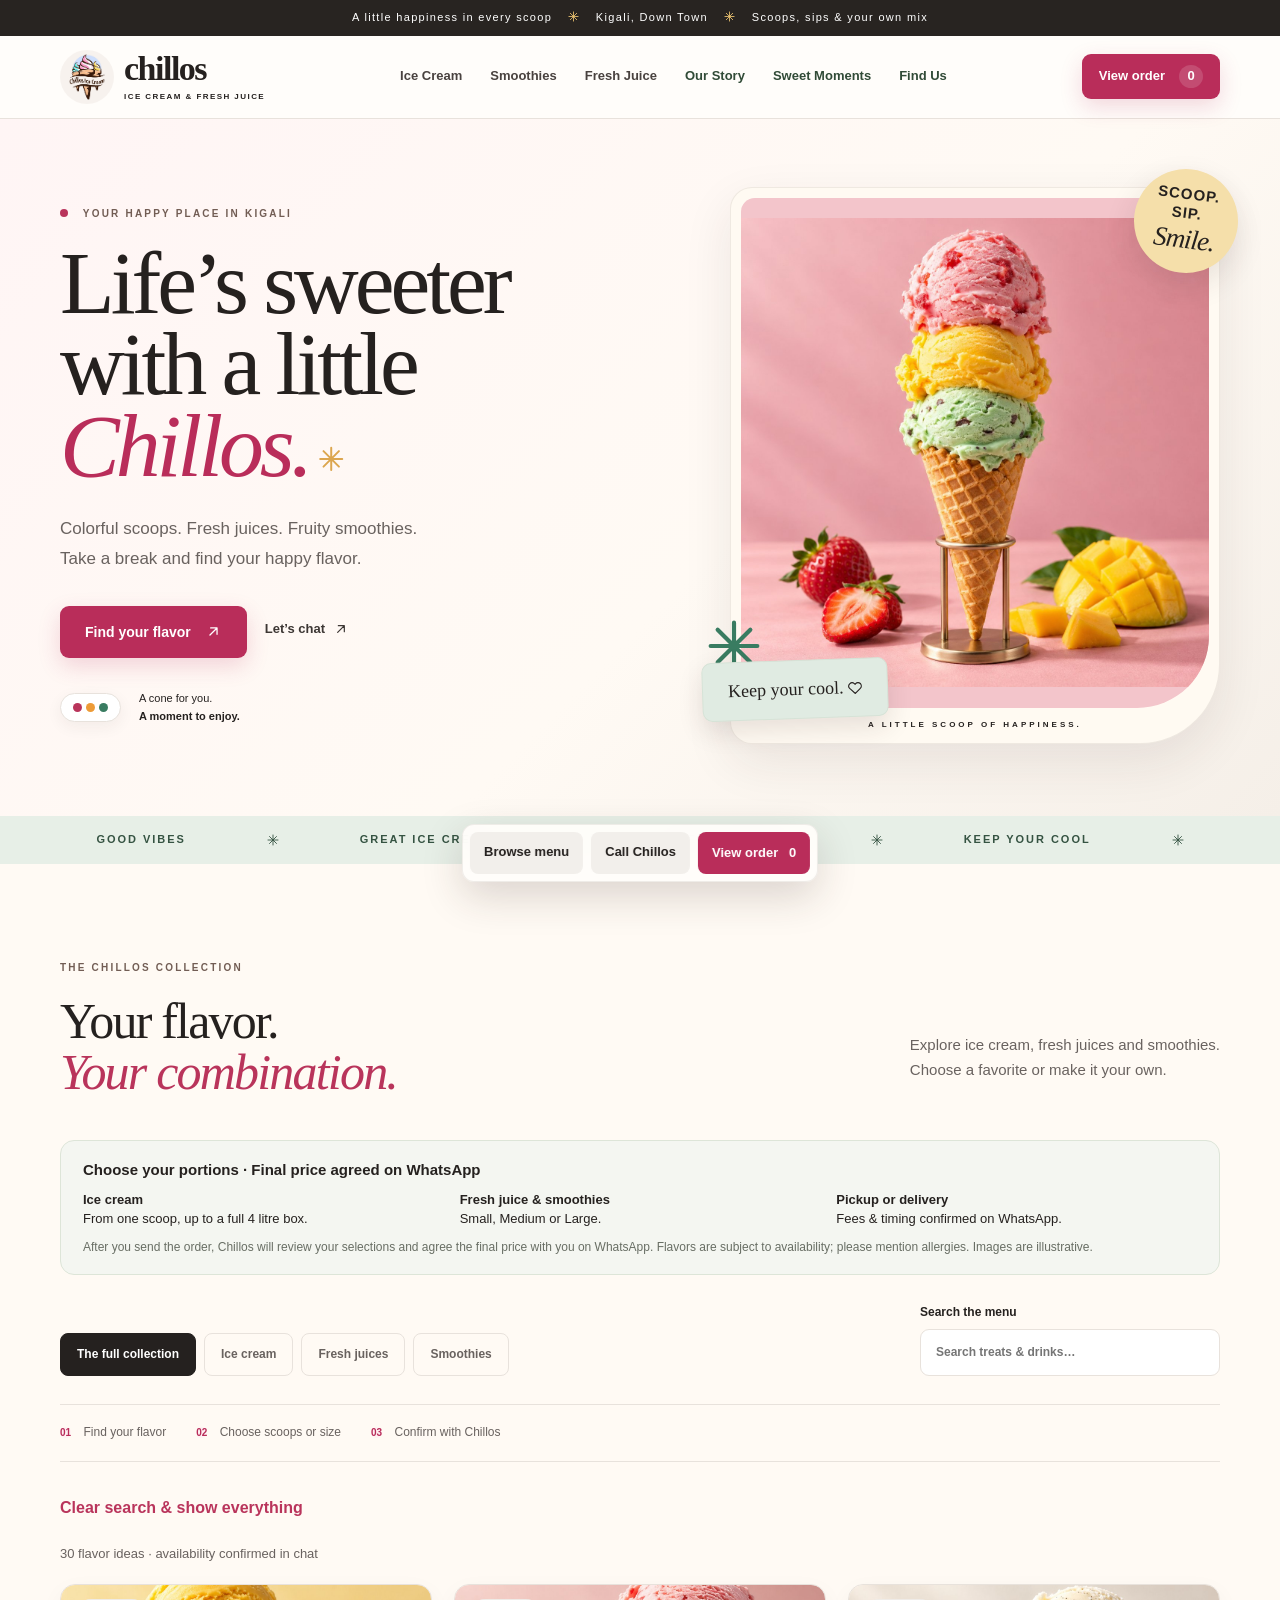
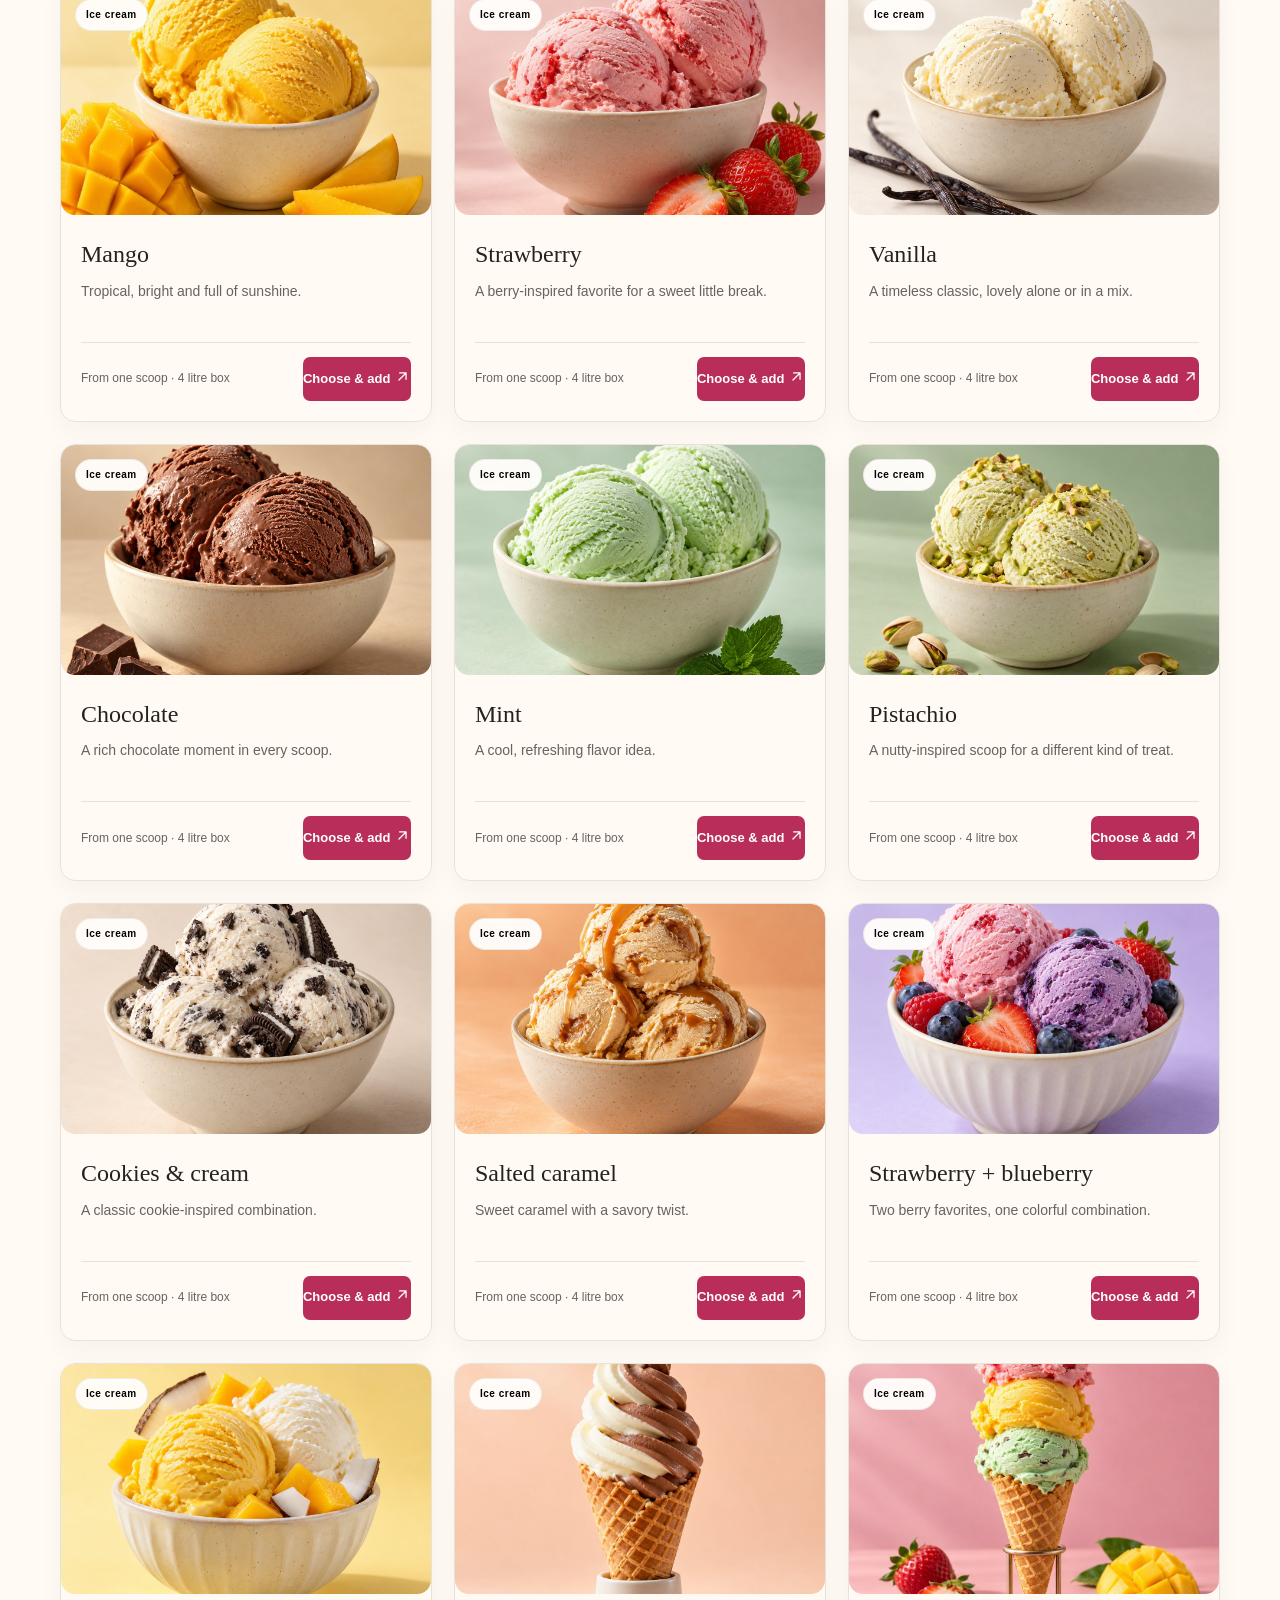
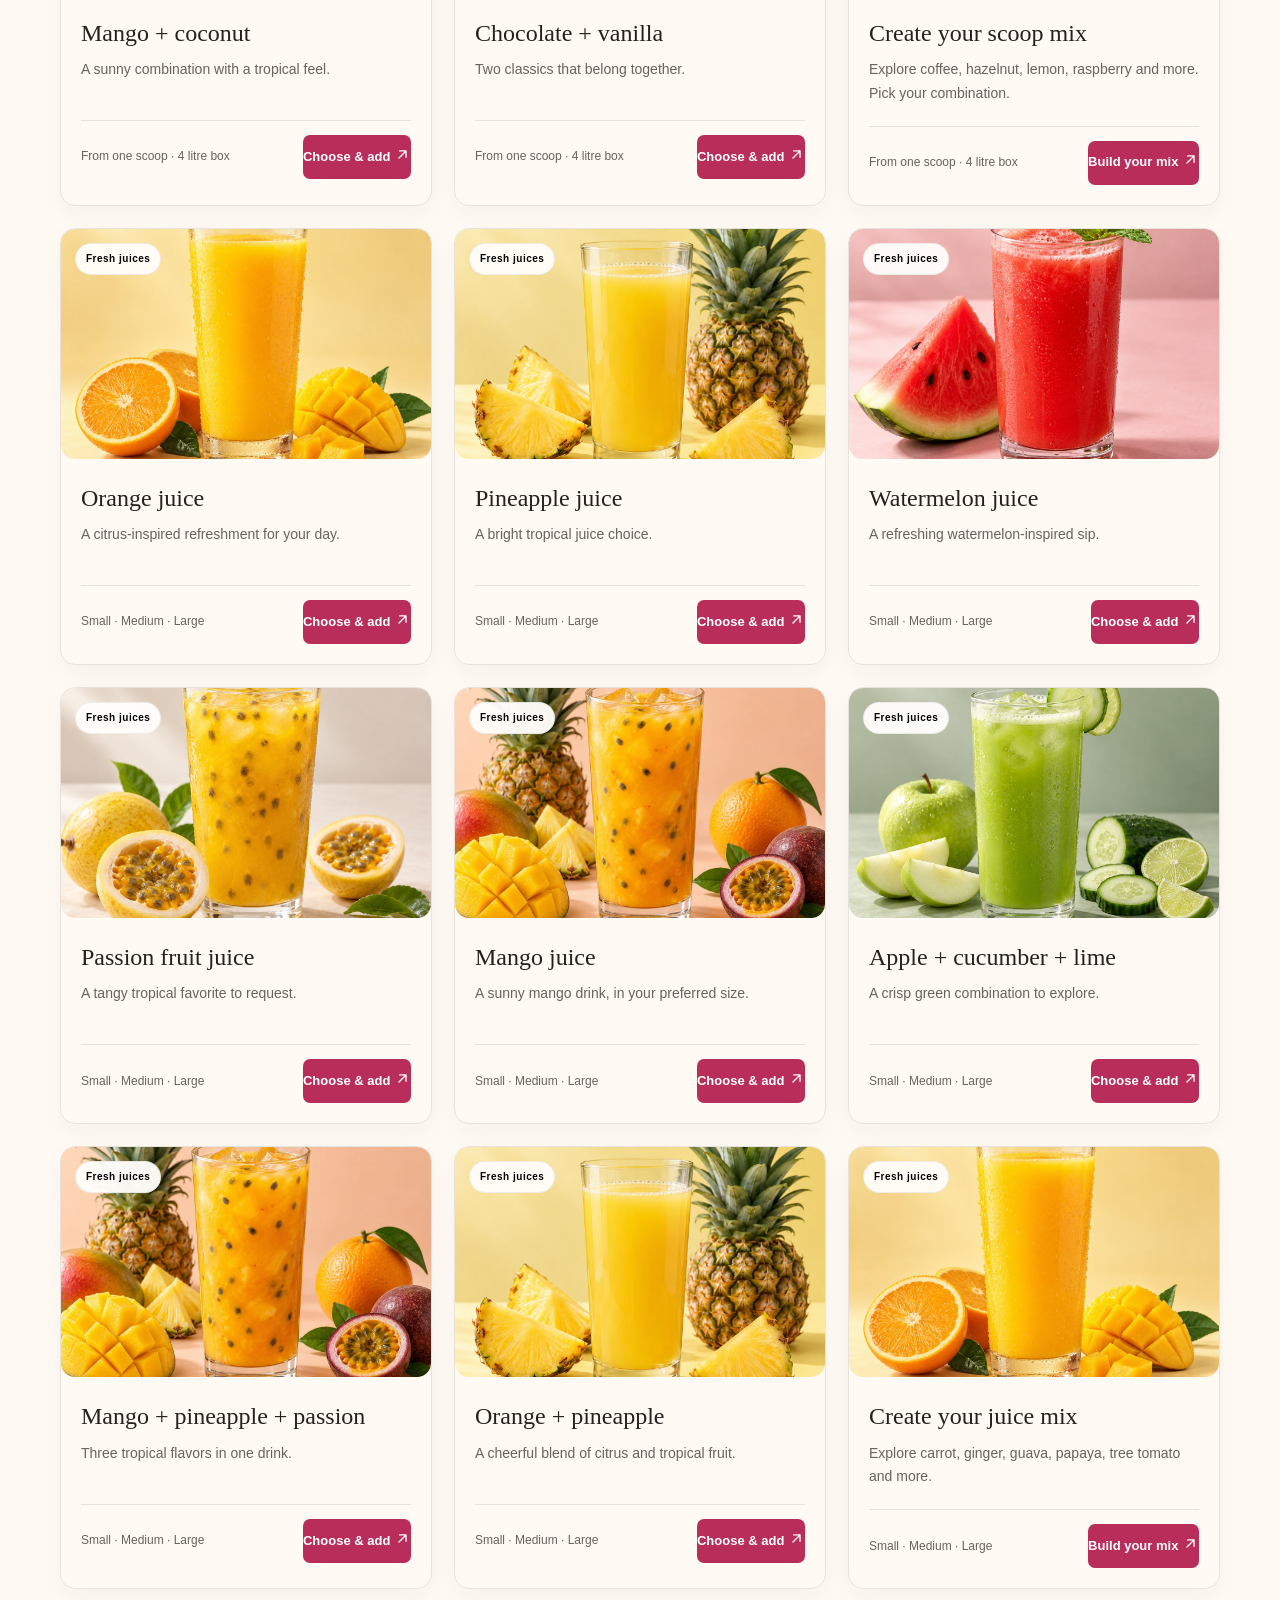
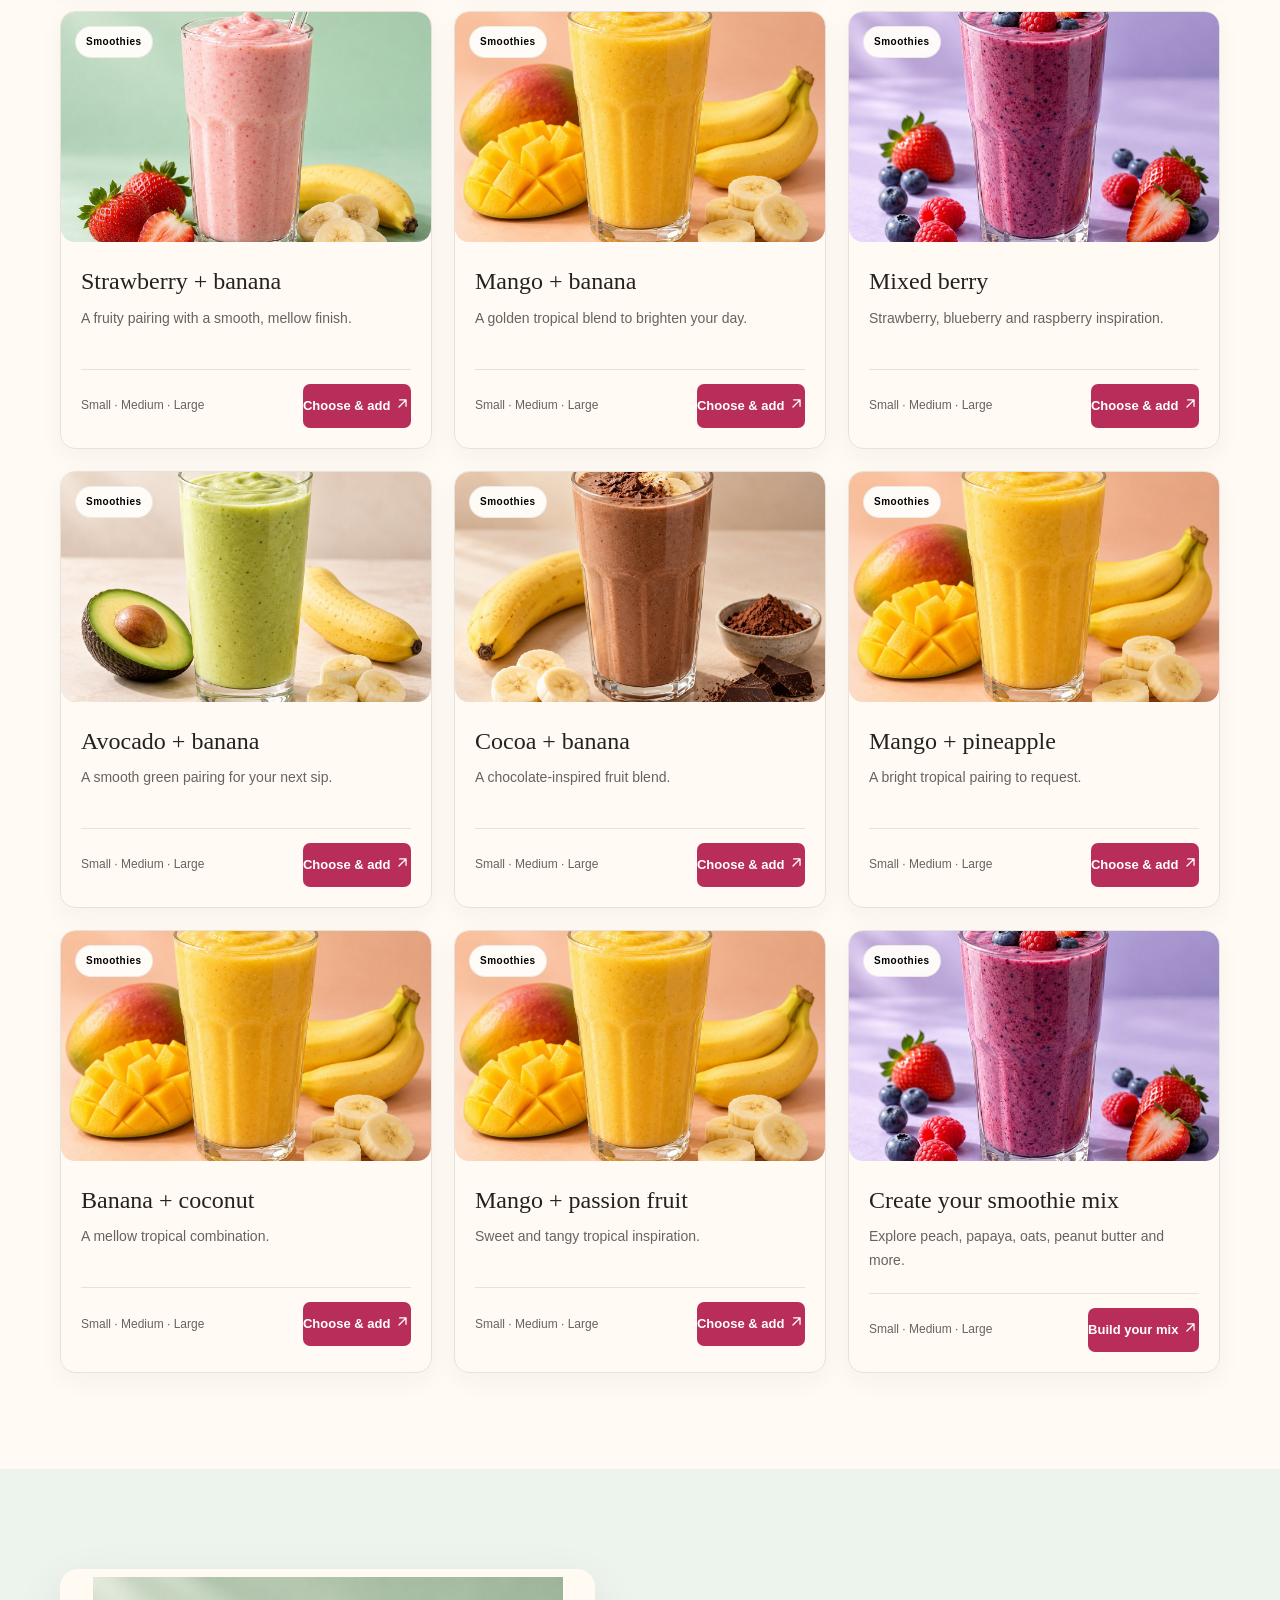
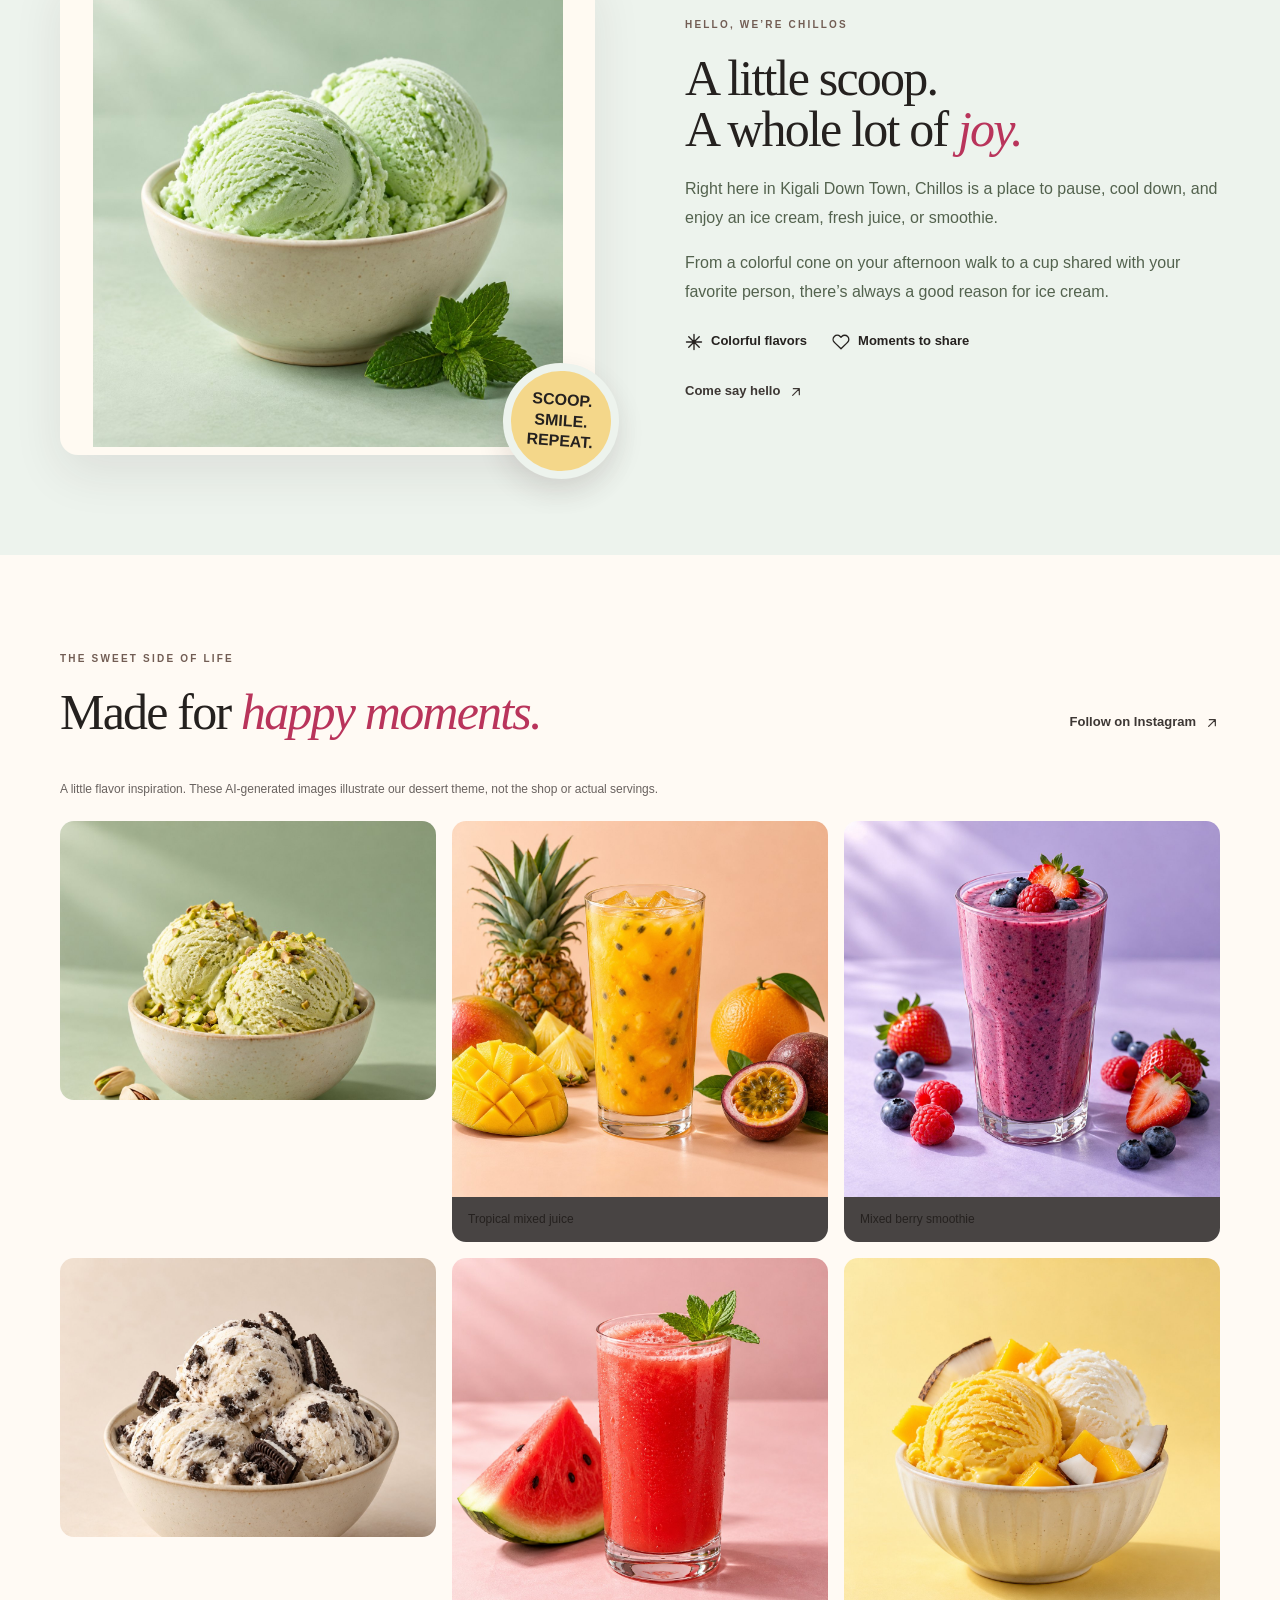
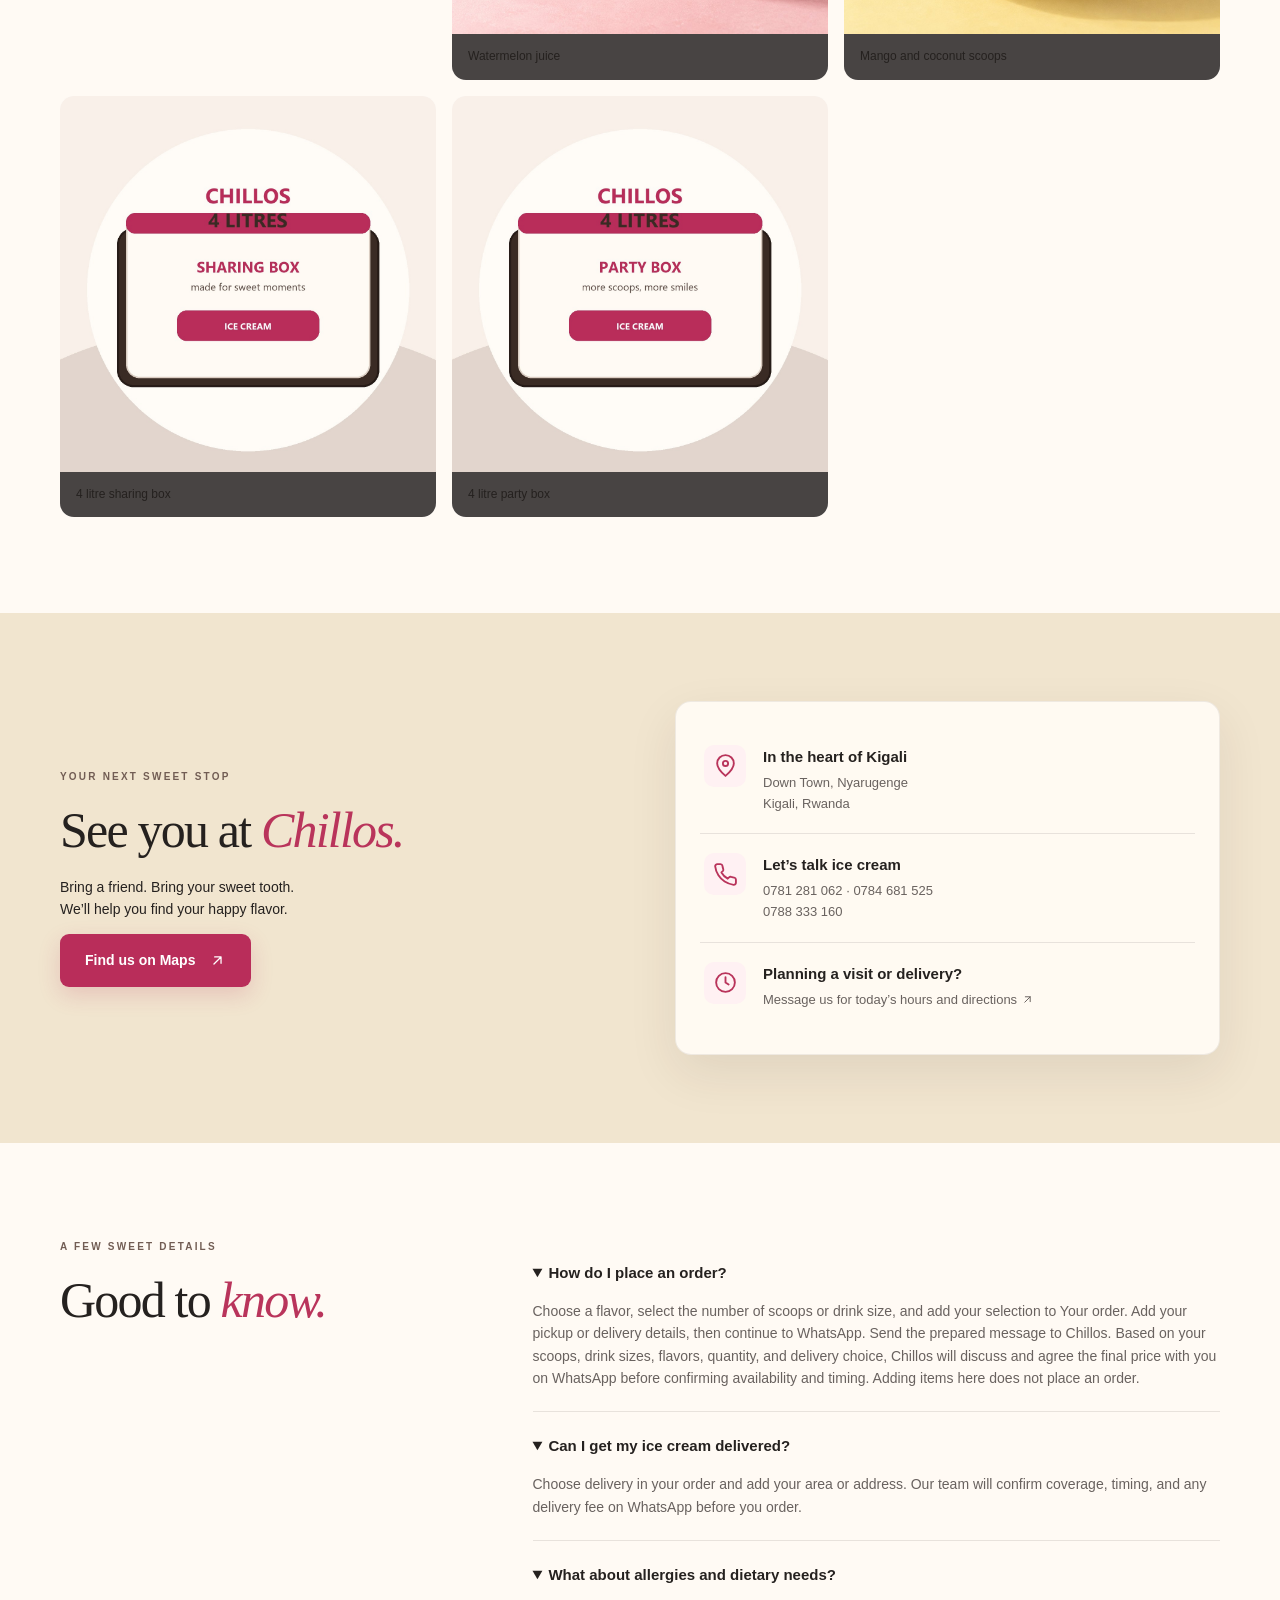
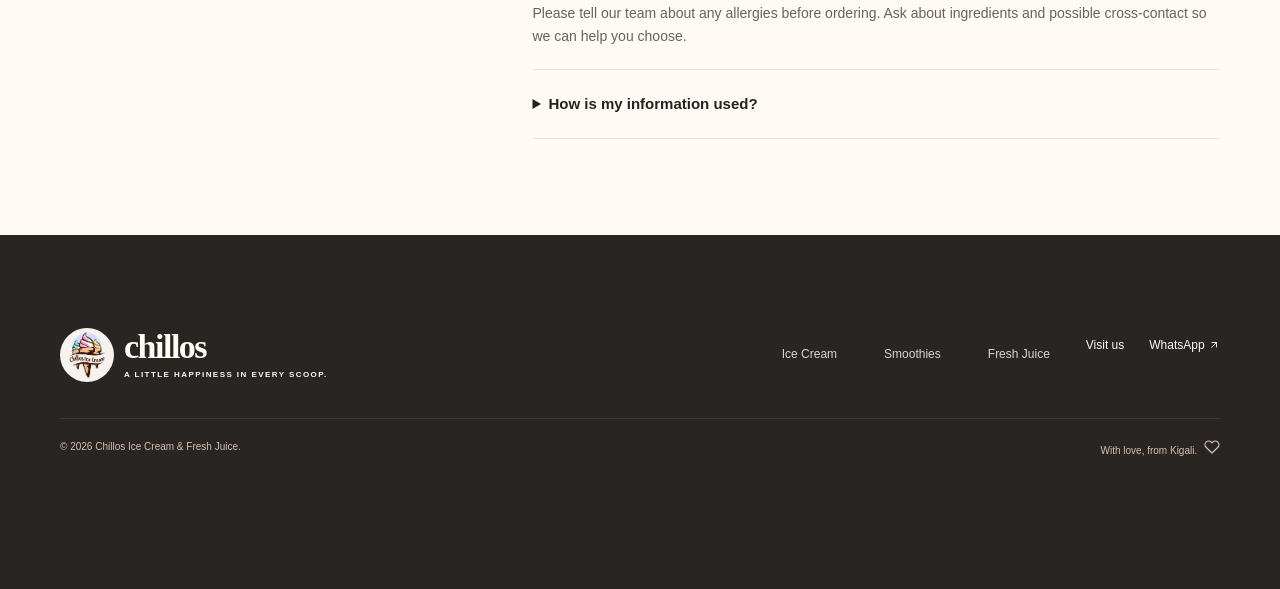
==== index.html @ ff8d1325 "Clarify ice cream order range Change the ordering guide to say that options start from one scoop.  C" ====
﻿<!DOCTYPE html>
<html lang="en">
<head>
<meta charset="utf-8">
<meta name="viewport" content="width=device-width, initial-scale=1">
<meta property="og:title" content="Chillos Ice Cream & Fresh Juice | Kigali"><meta property="og:description" content="Explore ice cream, fresh juices, and smoothies. Request your order on WhatsApp."><meta property="og:type" content="website"><meta property="og:image" content="assets/generated/hero.jpg"><meta name="theme-color" content="#ffedf0">
<title>Chillos Ice Cream & Fresh Juice | A little happiness in Kigali</title>
<meta name="description" content="Keep your cool with Chillos Ice Cream in Kigali Down Town. Explore flavors, build your order, and confirm pickup or delivery on WhatsApp.">
<link rel="icon" href="assets/package-logo.png">
<link rel="stylesheet" href="styles.css">
<script src="catalog.js" defer></script>
<script src="script.js" defer></script>
</head>
<body>
<svg class="icon-sprite" aria-hidden="true" xmlns="http://www.w3.org/2000/svg"><defs>
<symbol id="icon-menu" viewBox="0 0 24 24"><path d="M4 7h16M4 12h16M4 17h16"/></symbol>
<symbol id="icon-arrow" viewBox="0 0 24 24"><path d="M7 17 17 7M8 7h9v9"/></symbol>
<symbol id="icon-arrow-left" viewBox="0 0 24 24"><path d="m10 7-5 5 5 5M5 12h14"/></symbol>
<symbol id="icon-close" viewBox="0 0 24 24"><path d="m6 6 12 12M18 6 6 18"/></symbol>
<symbol id="icon-spark" viewBox="0 0 24 24"><path d="M12 2v20M2 12h20M5 5l14 14M19 5 5 19"/></symbol>
<symbol id="icon-heart" viewBox="0 0 24 24"><path d="M20.8 4.6a5.5 5.5 0 0 0-7.8 0L12 5.7l-1.1-1.1a5.5 5.5 0 0 0-7.8 7.8l1.1 1.1L12 21l7.7-7.5 1.1-1.1a5.5 5.5 0 0 0 0-7.8Z"/></symbol>
<symbol id="icon-map" viewBox="0 0 24 24"><path d="M20 10c0 5-8 12-8 12S4 15 4 10a8 8 0 1 1 16 0Z"/><circle cx="12" cy="10" r="2.5"/></symbol>
<symbol id="icon-phone" viewBox="0 0 24 24"><path d="M22 16.9v3a2 2 0 0 1-2.2 2 19.8 19.8 0 0 1-8.6-3.1 19.5 19.5 0 0 1-6-6A19.8 19.8 0 0 1 2.1 4.2 2 2 0 0 1 4.1 2h3a2 2 0 0 1 2 1.7c.1 1 .4 2 .7 2.9a2 2 0 0 1-.4 2.1L8.1 10a16 16 0 0 0 6 6l1.3-1.3a2 2 0 0 1 2.1-.4c.9.3 1.9.6 2.9.7a2 2 0 0 1 1.6 1.9Z"/></symbol>
<symbol id="icon-clock" viewBox="0 0 24 24"><circle cx="12" cy="12" r="9"/><path d="M12 7v5l3 2"/></symbol>
</defs></svg>
<a class="skip" href="#main">Skip to content</a>
<div class="announcement">A little happiness in every scoop <svg class="icon" aria-hidden="true"><use href="#icon-spark"/></svg> Kigali, Down Town <svg class="icon" aria-hidden="true"><use href="#icon-spark"/></svg> Scoops, sips & your own mix</div>
<header class="header"><div class="wrap nav-bar">
<a class="brand" href="#" aria-label="Chillos home"><img src="assets/package-logo.png" alt="Chillos Ice Cream" width="64" height="64"><span>chillos<span class="brand-small">ICE CREAM & FRESH JUICE</span></span></a>
<button class="menu-toggle" aria-expanded="false" aria-controls="navigation" aria-label="Open navigation"><svg class="icon" aria-hidden="true"><use href="#icon-menu"/></svg></button>
<nav id="navigation" aria-label="Main navigation"><a class="nav-category" href="#menu" data-category="ice">Ice Cream</a><a class="nav-category" href="#menu" data-category="smoothies">Smoothies</a><a class="nav-category" href="#menu" data-category="juices">Fresh Juice</a><a class="nav-info" href="#story">Our Story</a><a class="nav-info" href="#moments">Sweet Moments</a><a class="nav-info" href="#visit">Find Us</a></nav>
<button class="button basket-button" data-open-cart>View order <span id="cart-count">0</span></button>
</div></header>
<main id="main">
<section class="hero"><div class="wrap hero-grid"><div class="hero-copy"><p class="eyebrow"><span class="dot"></span> YOUR HAPPY PLACE IN KIGALI</p><h1>Life’s sweeter<br>with a little<br><em>Chillos.</em><svg class="spark icon" aria-hidden="true"><use href="#icon-spark"/></svg></h1><p class="intro">Colorful scoops. Fresh juices. Fruity smoothies.<br>Take a break and find your happy flavor.</p><div class="actions"><a class="button" href="#menu">Find your flavor <svg class="icon" aria-hidden="true"><use href="#icon-arrow"/></svg></a><a class="text-link" href="https://wa.me/250781281062" target="_blank" rel="noopener">Let’s chat <svg class="icon" aria-hidden="true"><use href="#icon-arrow"/></svg></a></div><div class="hero-foot"><span class="mini-scoops" aria-hidden="true"><i></i><i></i><i></i></span><p>A cone for you.<br><strong>A moment to enjoy.</strong></p></div></div><div class="hero-visual"><div class="photo-frame"><img src="assets/generated/hero.jpg" alt="Illustration of a cone with strawberry, mango, and mint ice cream" fetchpriority="high"><span class="photo-label">A LITTLE SCOOP OF HAPPINESS.</span></div><div class="hero-seal">SCOOP.<br>SIP.<br><em>Smile.</em></div><svg class="visual-star icon" aria-hidden="true"><use href="#icon-spark"/></svg><div class="floating-note">Keep your cool. <svg class="icon" aria-hidden="true"><use href="#icon-heart"/></svg></div></div></div></section>
<div class="flavor-ribbon" aria-hidden="true"><span>GOOD VIBES</span><svg class="icon"><use href="#icon-spark"/></svg><span>GREAT ICE CREAM</span><svg class="icon"><use href="#icon-spark"/></svg><span>SWEET MOMENTS</span><svg class="icon"><use href="#icon-spark"/></svg><span>KEEP YOUR COOL</span><svg class="icon"><use href="#icon-spark"/></svg></div>
<section class="section menu-section" id="menu"><div class="wrap"><div class="section-heading"><div><p class="eyebrow">THE CHILLOS COLLECTION</p><h2>Your flavor.<br><em>Your combination.</em></h2></div><p>Explore ice cream, fresh juices and smoothies.<br>Choose a favorite or make it your own.</p></div><aside class="ordering-guide" aria-label="Before you order"><h3>Choose your portions · Final price agreed on WhatsApp</h3><div><p><strong>Ice cream</strong><br>From one scoop, up to a full 4 litre box.</p><p><strong>Fresh juice & smoothies</strong><br>Small, Medium or Large.</p><p><strong>Pickup or delivery</strong><br>Fees &amp; timing confirmed on WhatsApp.</p></div><p>After you send the order, Chillos will review your selections and agree the final price with you on WhatsApp. Flavors are subject to availability; please mention allergies. Images are illustrative.</p></aside><div class="menu-tools"><div class="filters" role="group" aria-label="Filter menu"><button class="filter active" data-filter="all" aria-pressed="true">The full collection</button><button class="filter" data-filter="ice" aria-pressed="false">Ice cream</button><button class="filter" data-filter="juices" aria-pressed="false">Fresh juices</button><button class="filter" data-filter="smoothies" aria-pressed="false">Smoothies</button></div><label class="search"><span>Search the menu</span><input id="search" type="search" placeholder="Search treats & drinks…"></label></div><div class="menu-explainer"><span><b>01</b> Find your flavor</span><span><b>02</b> Choose scoops or size</span><span><b>03</b> Confirm with Chillos</span></div><button id="reset-menu" class="text-button" type="button">Clear search & show everything</button><p id="result-count" class="result-count" role="status"></p><div class="product-grid" id="products"></div><p id="no-results" hidden>No matching treats or drinks. Try another search or choose The full collection.</p><noscript><p>Explore ice cream, fresh juices, and smoothies. <a href="https://wa.me/250781281062">Message us on WhatsApp to order.</a></p></noscript></div></section>
<section class="story-section" id="story"><div class="wrap story-grid"><div class="story-image"><img src="assets/generated/mint.jpg" alt="Illustration of mint ice cream with fresh mint" loading="lazy"><span class="story-seal">SCOOP.<br>SMILE.<br>REPEAT.</span></div><div class="story-copy"><p class="eyebrow">HELLO, WE’RE CHILLOS</p><h2>A little scoop.<br>A whole lot of <em>joy.</em></h2><p>Right here in Kigali Down Town, Chillos is a place to pause, cool down, and enjoy an ice cream, fresh juice, or smoothie.</p><p>From a colorful cone on your afternoon walk to a cup shared with your favorite person, there’s always a good reason for ice cream.</p><div class="story-points"><span><svg class="icon" aria-hidden="true"><use href="#icon-spark"/></svg> Colorful flavors</span><span><svg class="icon" aria-hidden="true"><use href="#icon-heart"/></svg> Moments to share</span></div><a class="text-link" href="#visit">Come say hello <svg class="icon" aria-hidden="true"><use href="#icon-arrow"/></svg></a></div></div></section>
<section class="section" id="moments"><div class="wrap"><div class="section-heading"><div><p class="eyebrow">THE SWEET SIDE OF LIFE</p><h2>Made for <em>happy moments.</em></h2></div><a class="text-link" href="https://www.instagram.com/chillos.ice.cream/" target="_blank" rel="noopener">Follow on Instagram <svg class="icon" aria-hidden="true"><use href="#icon-arrow"/></svg></a></div><p class="gallery-note">A little flavor inspiration. These AI-generated images illustrate our dessert theme, not the shop or actual servings.</p><div class="gallery"><button data-gallery="assets/generated/pistachio.jpg" aria-label="View Pistachio ice cream"><img src="assets/generated/pistachio.jpg" alt="Pistachio ice cream inspiration" loading="lazy"><span>Pistachio ice cream</span></button><button data-gallery="assets/generated/tropical-juice.jpg" aria-label="View Tropical mixed juice"><img src="assets/generated/tropical-juice.jpg" alt="Tropical mixed juice inspiration" loading="lazy"><span>Tropical mixed juice</span></button><button data-gallery="assets/generated/berry-smoothie.jpg" aria-label="View Mixed berry smoothie"><img src="assets/generated/berry-smoothie.jpg" alt="Mixed berry smoothie inspiration" loading="lazy"><span>Mixed berry smoothie</span></button><button data-gallery="assets/generated/cookies-cream.jpg" aria-label="View Cookies and cream ice cream"><img src="assets/generated/cookies-cream.jpg" alt="Cookies and cream ice cream inspiration" loading="lazy"><span>Cookies and cream ice cream</span></button><button data-gallery="assets/generated/watermelon-juice.jpg" aria-label="View Watermelon juice"><img src="assets/generated/watermelon-juice.jpg" alt="Watermelon juice inspiration" loading="lazy"><span>Watermelon juice</span></button><button data-gallery="assets/generated/tropical-mix.jpg" aria-label="View Mango and coconut scoops"><img src="assets/generated/tropical-mix.jpg" alt="Mango and coconut scoops inspiration" loading="lazy"><span>Mango and coconut scoops</span></button><button data-gallery="assets/generated/four-litre-box.jpg" aria-label="View the 4 litre ice cream box"><img src="assets/generated/four-litre-box.jpg" alt="Four litre Chillos ice cream box inspiration" loading="lazy"><span>4 litre sharing box</span></button><button data-gallery="assets/generated/four-litre-party.jpg" aria-label="View the 4 litre party box"><img src="assets/generated/four-litre-party.jpg" alt="Four litre Chillos ice cream party box inspiration" loading="lazy"><span>4 litre party box</span></button></div></div></section>
<section class="visit-section" id="visit"><div class="wrap visit-grid"><div><p class="eyebrow">YOUR NEXT SWEET STOP</p><h2>See you at <em>Chillos.</em></h2><p>Bring a friend. Bring your sweet tooth.<br>We’ll help you find your happy flavor.</p><a class="button" href="https://www.google.com/maps/search/?api=1&query=Chillos+Ice+Cream+Kigali+Nyarugenge" target="_blank" rel="noopener">Find us on Maps <svg class="icon" aria-hidden="true"><use href="#icon-arrow"/></svg></a></div><div class="contact-card"><div><span class="contact-icon"><svg class="icon" aria-hidden="true"><use href="#icon-map"/></svg></span><div><h3>In the heart of Kigali</h3><p>Down Town, Nyarugenge<br>Kigali, Rwanda</p></div></div><div><span class="contact-icon"><svg class="icon" aria-hidden="true"><use href="#icon-phone"/></svg></span><div><h3>Let’s talk ice cream</h3><p><a href="tel:+250781281062">0781 281 062</a> · <a href="tel:+250784681525">0784 681 525</a><br><a href="tel:+250788333160">0788 333 160</a></p></div></div><div><span class="contact-icon"><svg class="icon" aria-hidden="true"><use href="#icon-clock"/></svg></span><div><h3>Planning a visit or delivery?</h3><p><a href="https://wa.me/250781281062?text=Hi%20Chillos!%20What%20are%20your%20opening%20hours%20today%3F" target="_blank" rel="noopener">Message us for today’s hours and directions <svg class="icon" aria-hidden="true"><use href="#icon-arrow"/></svg></a></p></div></div></div></div></section>
<section class="section faq-section"><div class="wrap faq-grid"><div><p class="eyebrow">A FEW SWEET DETAILS</p><h2>Good to <em>know.</em></h2></div><div><details open><summary>How do I place an order?</summary><p>Choose a flavor, select the number of scoops or drink size, and add your selection to Your order. Add your pickup or delivery details, then continue to WhatsApp. Send the prepared message to Chillos. Based on your scoops, drink sizes, flavors, quantity, and delivery choice, Chillos will discuss and agree the final price with you on WhatsApp before confirming availability and timing. Adding items here does not place an order.</p></details><details open><summary>Can I get my ice cream delivered?</summary><p>Choose delivery in your order and add your area or address. Our team will confirm coverage, timing, and any delivery fee on WhatsApp before you order.</p></details><details open><summary>What about allergies and dietary needs?</summary><p>Please tell our team about any allergies before ordering. Ask about ingredients and possible cross-contact so we can help you choose.</p></details><details><summary>How is my information used?</summary><p>Your basket is saved in this browser until you remove its items or clear site data. This static website does not save customer details to a server. Your name, phone, address, and notes are passed to WhatsApp when you continue and are sent to Chillos when you send the message. Ask Chillos on 0781 281 062 about its message retention or deletion practices. WhatsApp’s privacy terms also apply.</p></details></div></div></section>
</main>
<footer><div class="wrap footer-top"><a class="brand" href="#"><img src="assets/package-logo.png" width="64" height="64" alt=""><span>chillos<span class="brand-small">A LITTLE HAPPINESS IN EVERY SCOOP.</span></span></a><div><a class="nav-category" href="#menu" data-category="ice">Ice Cream</a><a class="nav-category" href="#menu" data-category="smoothies">Smoothies</a><a class="nav-category" href="#menu" data-category="juices">Fresh Juice</a><a href="#visit">Visit us</a><a href="https://wa.me/250781281062" target="_blank" rel="noopener">WhatsApp <svg class="icon" aria-hidden="true"><use href="#icon-arrow"/></svg></a></div></div><div class="wrap footer-bottom"><span>© <span id="year">2026</span> Chillos Ice Cream & Fresh Juice.</span><span>With love, from Kigali. <svg class="icon" aria-hidden="true"><use href="#icon-heart"/></svg></span></div></footer>
<dialog id="cart" aria-labelledby="cart-title"><div class="dialog-heading"><div><p class="eyebrow">A LITTLE HAPPINESS TO GO</p><h2 id="cart-title">Your order</h2></div><button class="icon-button" data-close-cart aria-label="Close order"><svg class="icon" aria-hidden="true"><use href="#icon-close"/></svg></button></div><div id="cart-items"></div><form id="order-form"><label>Your name<input id="customer-name" maxlength="80" autocomplete="given-name" required placeholder="What should we call you?"></label><label>Phone number<input id="customer-phone" type="tel" autocomplete="tel" required minlength="9" maxlength="20"  placeholder="e.g. 0781 234 567"></label><label>How would you like your treats?<select id="fulfillment"><option value="Pickup">Pickup at Chillos</option><option value="Delivery">Delivery — confirm availability</option></select></label><label id="address-label" hidden>Delivery area or address<input id="address" maxlength="240" autocomplete="street-address" placeholder="Your area and delivery details"></label><label>Anything else? <span class="optional">(optional)</span><textarea id="notes" rows="2" maxlength="500" placeholder="Serving preferences, allergies, or a flavor not listed"></textarea></label><p class="order-estimate">Your final price will be agreed on WhatsApp after Chillos reviews your selections.</p><button class="text-button" type="button" data-continue-shopping><svg class="icon" aria-hidden="true"><use href="#icon-arrow-left"/></svg> Continue shopping</button><p class="order-note">This is an order request. Chillos will confirm prices, availability, delivery fees, and payment directly with you.</p><button class="button" id="checkout" type="submit">Continue to WhatsApp <svg class="icon" aria-hidden="true"><use href="#icon-arrow"/></svg></button><p class="small">Review and send your message in WhatsApp to request your order.</p></form></dialog>
<dialog id="product-detail" aria-labelledby="detail-title"><button class="icon-button" id="close-product" aria-label="Close product details"><svg class="icon" aria-hidden="true"><use href="#icon-close"/></svg></button><img id="detail-image" alt=""><h2 id="detail-title"></h2><p id="detail-description"></p><label for="detail-portion" id="portion-label">Choose your portion</label><select id="detail-portion"></select><label id="detail-scoop-count-label" for="detail-scoop-count" hidden>Number of scoops (13 or more)<input id="detail-scoop-count" type="number" min="13" max="99" value="13" hidden></label><fieldset id="mix-options" hidden><legend>Create your combination</legend><p id="mix-hint" class="small"></p><div id="flavor-options"></div></fieldset><p class="small">Illustrative image. Confirm available flavors, serving sizes, ingredients, and allergens with Chillos before ordering.</p><label>Number of servings<input id="detail-quantity" type="number" min="1" max="99" value="1"></label><p id="detail-error" role="alert"></p><button class="button" id="detail-add">Add to order</button></dialog><dialog id="lightbox" aria-label="Photo preview"><button class="icon-button" id="close-lightbox" aria-label="Close photo"><svg class="icon" aria-hidden="true"><use href="#icon-close"/></svg></button><img id="lightbox-image" alt=""></dialog><div class="order-dock" aria-label="Quick actions"><a href="#menu">Browse menu</a><a href="tel:+250781281062">Call Chillos</a><button id="quick-order" type="button">View order <span id="quick-count">0</span></button></div><div class="toast" id="toast" role="status"></div>
</body>
</html>
---- styles.css ----
﻿:root{--ink:#39251f;--muted:#75635c;--pink:#d93668;--cream:#fffaf2;--line:#eadfd5;--mint:#d9ede0;--yellow:#ffdb66}*{box-sizing:border-box}html{scroll-behavior:smooth;scroll-padding-top:100px}body{margin:0;color:var(--ink);background:var(--cream);font-family:'Segoe UI',Arial,sans-serif;line-height:1.6}body.modal-open{overflow:hidden}button,input,select,textarea{font:inherit}button,a{-webkit-tap-highlight-color:transparent}button{cursor:pointer}a{color:inherit;text-decoration:none}img{display:block;max-width:100%}button:focus-visible,a:focus-visible,input:focus-visible,select:focus-visible,textarea:focus-visible,summary:focus-visible{outline:3px solid #276b54;outline-offset:5px}[hidden]{display:none!important}.wrap{width:min(1200px,90%);margin:auto}.announcement{background:var(--pink);color:white;text-align:center;padding:8px 12px;font-size:12px;font-weight:600;letter-spacing:.6px}.announcement span{margin:0 24px;color:var(--yellow)}.header{background:rgba(255,250,242,.97);position:sticky;top:0;z-index:20;border-bottom:1px solid var(--line)}.nav-bar{height:92px;display:flex;align-items:center;justify-content:space-between;gap:24px}.brand{display:flex;gap:10px;align-items:center}.brand img{object-fit:contain;border-radius:50%;width:62px;height:62px}.brand>span{font-family:Georgia,serif;font-size:36px;font-weight:900;letter-spacing:-2px;line-height:1}.brand-small{display:block;font-family:'Segoe UI',sans-serif;font-size:8px;letter-spacing:1.5px;margin-top:9px}nav{display:flex;gap:28px;font-size:13px;font-weight:600}nav a:hover,.text-link:hover{color:var(--pink)}.button{display:inline-flex;justify-content:center;align-items:center;gap:30px;background:var(--pink);color:#fff;border:1px solid transparent;border-radius:8px;padding:14px 24px;font-size:14px;font-weight:700;transition:transform .2s,background .2s}.button:hover{background:#b72150;transform:translateY(-2px)}.basket-button{gap:12px}.basket-button span{background:#ffffff26;border-radius:50%;min-width:24px;padding:1px 5px}.menu-toggle{display:none}.hero{background:#ffedf0;overflow:hidden}.hero-grid{display:grid;grid-template-columns:1fr 1fr;gap:55px;align-items:center;padding-top:65px;padding-bottom:70px}.eyebrow{font-size:11px;font-weight:800;letter-spacing:2px;margin:0 0 20px}.dot{display:inline-block;width:7px;height:7px;border-radius:50%;background:var(--pink);margin-right:8px}h1,h2,h3,p{margin-top:0}h1,h2{font-family:Georgia,'Times New Roman',serif;font-weight:500;letter-spacing:-3px;line-height:1.07}h1{font-size:clamp(60px,6.6vw,90px);margin-bottom:25px;position:relative}h1 em,h2 em{color:var(--pink);font-weight:500}h2{font-size:46px;margin-bottom:20px;letter-spacing:-1.8px}.spark{font-family:Arial,sans-serif;font-size:63px;color:#ed9b37;margin-left:25px}.intro{font-size:16px;line-height:1.8;color:var(--muted)}.actions{display:flex;gap:30px;align-items:center;margin:30px 0}.text-link{font-size:13px;font-weight:700;border-bottom:1px solid;padding-bottom:5px}.text-link span{margin-left:15px}.hero-foot{display:flex;gap:18px;align-items:center;margin-top:34px}.hero-foot p{font-size:11px;line-height:1.6;margin:0}.mini-scoops{font-size:28px;letter-spacing:-8px;color:var(--pink);background:#fff7f2;padding:3px 16px 5px 7px;border-radius:40px}.hero-visual{position:relative;padding:15px 20px}.photo-frame{transform:rotate(4deg);padding:12px;background:#fffaf2;border-radius:180px 180px 18px 18px;box-shadow:12px 18px 0 #edcbd2}.photo-frame img{width:100%;height:450px;object-fit:cover;border-radius:170px 170px 8px 8px}.photo-label{display:block;text-align:center;font-size:9px;font-weight:800;letter-spacing:3px;padding:13px 0 2px}.price-sticker{position:absolute;right:-8px;top:5px;background:var(--yellow);border:2px dashed #b68425;outline:7px solid var(--yellow);width:125px;height:125px;border-radius:50%;text-align:center;display:flex;flex-direction:column;justify-content:center;font-size:12px;line-height:1.1;transform:rotate(12deg)}.price-sticker strong{font-size:42px;font-family:Georgia,serif}.price-sticker span{font-size:10px;font-weight:800;letter-spacing:1px}.visual-star{position:absolute;left:-22px;top:15px;font-size:90px;color:#397c61}.floating-note{position:absolute;bottom:8px;left:-20px;padding:14px 25px;background:var(--mint);box-shadow:0 5px 20px #39251f14;transform:rotate(-7deg);font-family:Georgia,serif;font-size:22px}.floating-note span{color:var(--pink);margin-left:12px}.flavor-ribbon{display:flex;justify-content:space-around;gap:20px;padding:20px;background:var(--mint);font-size:20px;color:#356d54;overflow:hidden;white-space:nowrap}.flavor-ribbon span{font-weight:800;letter-spacing:2px;font-size:13px;align-self:center}.section{padding:90px 0}.section-heading{display:flex;justify-content:space-between;align-items:end;gap:30px;margin-bottom:35px}.section-heading p:not(.eyebrow){font-size:13px;color:var(--muted)}.section-heading h2{margin-bottom:0}.menu-tools{display:flex;justify-content:space-between;gap:20px;margin-bottom:28px}.filters{display:flex;gap:8px;flex-wrap:wrap}.filter{border:1px solid var(--line);background:transparent;color:var(--muted);border-radius:30px;padding:10px 20px;font-size:12px;font-weight:600}.filter.active{background:var(--ink);color:white;border-color:var(--ink)}.search input{border-radius:30px;font-size:12px;padding:11px 18px;background:transparent}.product-grid{display:grid;grid-template-columns:repeat(3,1fr);gap:25px}.product-card{background:white;border:1px solid var(--line);border-radius:16px;overflow:hidden}.product-image{position:relative;overflow:hidden;height:255px;background:#f9dfdf}.product-image img{height:100%;width:100%;object-fit:cover;transition:transform .5s}.product-card:hover img{transform:scale(1.04)}.tag{position:absolute;left:14px;top:14px;background:var(--cream);border-radius:20px;padding:5px 11px;font-size:9px;font-weight:800;letter-spacing:1px}.product-info{padding:22px}.product-info h3{font-family:Georgia,serif;font-size:25px;font-weight:500;margin-bottom:6px}.product-info p{font-size:12px;color:var(--muted);min-height:38px;margin-bottom:20px}.product-bottom{display:flex;justify-content:space-between;align-items:center;gap:10px;font-size:12px;font-weight:700}.add-button{width:36px;height:36px;border:0;border-radius:50%;background:#ffedf0;color:var(--pink);font-size:24px}.add-button:hover{background:var(--pink);color:white}.menu-note{color:var(--muted);font-size:11px;text-align:center;margin:25px 0 0}.story-section{background:#e4efdf;padding:80px 0}.story-grid{display:grid;grid-template-columns:1fr 1fr;gap:100px;align-items:center}.story-image{position:relative;padding:10px;background:var(--cream);transform:rotate(-3deg);border-radius:10px}.story-image img{width:100%;height:440px;object-fit:cover;border-radius:5px}.story-seal{position:absolute;right:-35px;bottom:25px;background:var(--yellow);border-radius:50%;width:120px;height:120px;display:grid;place-content:center;text-align:center;font-size:16px;line-height:1.3;font-weight:900;transform:rotate(12deg)}.story-copy>p:not(.eyebrow){color:#53624e;font-size:14px;line-height:1.9}.story-points{display:flex;gap:25px;font-size:12px;font-weight:700;margin:25px 0}.gallery{display:grid;grid-template-columns:repeat(4,1fr);gap:18px}.gallery button{padding:0;background:none;border:none;border-radius:12px;overflow:hidden}.gallery img{width:100%;aspect-ratio:1;object-fit:cover;transition:transform .3s}.gallery button:hover img{transform:scale(1.05)}.visit-section{background:#ffdf85;padding:75px 0}.visit-grid{display:grid;grid-template-columns:1fr 1fr;gap:80px;align-items:center}.visit-grid>div>p:not(.eyebrow){font-size:14px}.contact-card{background:#fffaf2;border-radius:15px;padding:30px}.contact-card>div{display:flex;gap:20px;padding:17px 0;border-bottom:1px solid var(--line)}.contact-card>div:last-child{border:0}.contact-icon{font-size:25px;color:var(--pink)}.contact-card h3{font-size:14px;margin-bottom:4px}.contact-card p{font-size:12px;color:var(--muted);margin:0}.contact-card a:hover{text-decoration:underline}.faq-grid{display:grid;grid-template-columns:1fr 1.3fr;gap:60px}details{border-bottom:1px solid var(--line);padding:20px 0}summary{cursor:pointer;font-weight:600;font-size:14px}details p{font-size:13px;color:var(--muted);margin:15px 0 0}footer{background:#39251f;color:var(--cream);padding:45px 0 20px}.footer-top{display:flex;align-items:center;justify-content:space-between;padding-bottom:35px}.footer-top>div{display:flex;gap:25px;font-size:12px}.footer-bottom{border-top:1px solid #ffffff25;padding-top:20px;display:flex;justify-content:space-between;font-size:10px;color:#d6bfb3}dialog{border:0;color:var(--ink);background:var(--cream);border-radius:20px;padding:28px;width:min(500px,94vw);max-height:90dvh;overscroll-behavior:contain}dialog::backdrop{background:#251b18a8;backdrop-filter:blur(4px)}.dialog-heading{display:flex;justify-content:space-between;gap:15px}.dialog-heading h2{font-size:34px}.dialog-heading .eyebrow{font-size:9px;margin-bottom:8px}.icon-button{border:1px solid var(--line);border-radius:50%;background:var(--cream);color:var(--ink);width:38px;height:38px;font-size:25px;flex-shrink:0}.cart-item{display:flex;justify-content:space-between;align-items:center;gap:15px;border-bottom:1px solid var(--line);padding:16px 0}.cart-item strong{font-size:14px}.cart-item small{display:block;color:var(--muted);font-size:11px}.quantity{display:flex;gap:12px;align-items:center}.quantity button{background:#ffedf0;border:0;border-radius:50%;width:28px;height:28px}.empty-cart{padding:25px 0;color:var(--muted);font-size:14px}form{display:grid;gap:15px;margin-top:24px}label{font-size:12px;font-weight:600}input,select,textarea{display:block;width:100%;padding:11px 12px;border:1px solid var(--line);border-radius:7px;background:#fff;color:var(--ink);margin-top:5px}textarea{resize:vertical}.optional,.order-note,.small{color:var(--muted);font-size:11px;font-weight:400}.order-note,.small{margin:0}.small{text-align:center}button:disabled{opacity:.5;cursor:not-allowed}.toast{position:fixed;bottom:25px;left:50%;transform:translate(-50%,20px);background:var(--ink);color:white;padding:12px 22px;border-radius:30px;z-index:50;opacity:0;pointer-events:none;font-size:13px;transition:.25s;max-width:90%;text-align:center}.toast.visible{opacity:1;transform:translate(-50%,0)}#lightbox{width:auto;max-width:92vw;padding:12px;background:#fff}#lightbox img{max-height:80dvh;max-width:85vw;object-fit:contain}#close-lightbox{position:absolute;right:18px;top:18px}.sr-only,.skip:not(:focus){position:absolute;width:1px;height:1px;padding:0;overflow:hidden;clip:rect(0,0,0,0);white-space:nowrap}.skip:focus{position:fixed;top:10px;left:10px;z-index:100;background:white;padding:12px}
@media(min-width:1500px){.hero-grid{padding-block:85px}}@media(max-width:1000px){nav{gap:16px}.brand>span{font-size:29px}.nav-bar{gap:15px}.hero-grid{gap:20px}.photo-frame img{height:390px}.hero-visual{padding:15px}.spark{font-size:40px;margin-left:10px}.story-grid{gap:60px}.product-image{height:220px}.visit-grid{gap:35px}}@media(max-width:760px){.announcement{font-size:10px}.announcement span{margin:0 7px}.announcement span:last-of-type{display:none}.nav-bar{height:76px;gap:12px}.brand img{width:45px;height:45px}.brand>span{font-size:28px}.brand-small{font-size:6px;letter-spacing:.7px}.menu-toggle{display:block;border:0;background:none;font-size:24px;order:3;color:var(--ink)}nav{display:none;position:absolute;top:76px;left:0;right:0;background:var(--cream);padding:25px 5%;border-bottom:1px solid var(--line)}nav.open{display:flex;flex-direction:column;gap:20px}.basket-button{margin-left:auto;font-size:11px;padding:10px;gap:7px}.hero-grid{grid-template-columns:1fr;padding-top:40px;padding-bottom:50px;gap:30px}.hero-copy{position:relative}h1{font-size:64px}.hero-foot{display:none}.intro{font-size:14px}.hero-visual{width:min(440px,95%);margin:auto}.photo-frame img{height:380px}.floating-note{left:0}.price-sticker{right:0}.visual-star{left:-8px}.flavor-ribbon{justify-content:flex-start;font-size:16px}.flavor-ribbon span{font-size:11px}.section{padding:55px 0}h2{font-size:36px}.section-heading{display:block;margin-bottom:25px}.section-heading>p,.section-heading>a{display:inline-block;margin-top:15px}.menu-tools{display:block}.search{display:block;margin-top:15px}.filter{padding:9px 14px}.product-grid{grid-template-columns:repeat(2,1fr);gap:15px}.product-image{height:200px}.product-info{padding:15px}.product-info h3{font-size:21px}.product-info p{font-size:11px;min-height:53px}.product-bottom{font-size:10px}.story-grid,.visit-grid,.faq-grid{grid-template-columns:1fr;gap:35px}.story-section{padding:55px 0}.story-image{max-width:440px;width:90%;margin:auto}.story-image img{height:350px}.story-seal{right:-20px;width:100px;height:100px}.gallery{grid-template-columns:repeat(2,1fr);gap:12px}.visit-section{padding:50px 0}.contact-card{padding:20px}.footer-top{align-items:start;gap:25px;flex-direction:column}.footer-bottom{gap:15px;flex-wrap:wrap}.faq-grid{gap:10px}}@media(max-width:380px){.brand-small{display:none}.brand img{width:36px;height:36px}.brand>span{font-size:25px}h1{font-size:55px}.product-grid{grid-template-columns:1fr}.product-image{height:280px}.product-info p{min-height:0}.announcement{font-size:9px}.actions{gap:20px}}@media(prefers-reduced-motion:reduce){html{scroll-behavior:auto}*,*::before,*::after{transition:none!important}}

.gallery-note{font-size:12px;color:var(--muted);margin-bottom:22px}.product-title{font:inherit;color:inherit;text-align:left;border:0;background:none;padding:0}.product-title:hover{color:var(--pink)}.text-button{background:none;border:0;color:var(--pink);text-align:left;padding:5px 0;font-weight:600}.order-estimate{margin:0;font-weight:700;font-size:14px}#product-detail>img{width:100%;max-height:320px;object-fit:cover;border-radius:12px;margin:15px 0 25px}#product-detail>.icon-button{float:right}#product-detail>.button{width:100%;margin-top:20px}#detail-price{font-weight:700}#product-detail .small{text-align:left;margin:15px 0}#detail-quantity{width:100px}.add-button{min-width:44px;min-height:44px}.quantity button{min-width:36px;min-height:36px}

.product-image{aspect-ratio:1;height:auto}.photo-frame img{object-fit:contain;background:#f3c5cb}.gallery img{object-fit:contain}.story-image img{height:auto;aspect-ratio:1;object-fit:contain}


.menu-tools{flex-wrap:wrap}.menu-tools .search{flex:1 1 200px;max-width:300px}.menu-tools .filters{flex:1 1 520px}
/* Refined collection and portion selection */
:root{--pink:#b9345b;--mint:#e0ebe2;--yellow:#f4d78a}.announcement{background:var(--ink);font-weight:500}.hero{background:#f9e9e7}.hero-grid{padding-block:70px}.hero-seal{position:absolute;right:0;top:10px;width:116px;height:116px;background:#f5dfaa;border-radius:50%;display:flex;flex-direction:column;justify-content:center;text-align:center;line-height:1.25;font-size:15px;font-weight:800;letter-spacing:1px;transform:rotate(9deg)}.hero-seal em{font-family:Georgia,serif;font-weight:400;font-size:27px;letter-spacing:-1px}.photo-frame{box-shadow:10px 15px 0 #ebd4cf}.hero .spark{color:#bf9156}.menu-tools{align-items:center;gap:15px}.menu-explainer{display:flex;gap:30px;padding:20px 0;border-top:1px solid var(--line);border-bottom:1px solid var(--line);font-size:12px;color:var(--muted);margin-bottom:24px}.menu-explainer b{color:var(--pink);font-size:10px;margin-right:9px}.result-count{font-size:11px;color:var(--muted);margin-bottom:20px}.product-grid{gap:28px}.product-card{border:0;background:transparent;border-radius:0}.image-action{display:block;padding:0;border:0;width:100%;border-radius:14px;text-align:left}.product-info{padding:20px 2px 28px}.product-info h3{font-size:25px}.product-info p{font-size:13px;line-height:1.7;min-height:44px}.product-bottom{padding-top:14px;border-top:1px solid var(--line);font-size:11px;font-weight:500;color:var(--muted)}.choose-button{border:0;background:transparent;color:var(--pink);font-size:12px;font-weight:700;min-height:44px;padding:5px}.tag{font-weight:600;font-size:10px;letter-spacing:.5px;background:#fffaf2ed}.load-more-wrap{text-align:center;margin:25px 0}.secondary{background:transparent;border:1px solid var(--ink);color:var(--ink)}.secondary:hover{background:var(--ink);color:var(--cream)}.gallery{grid-template-columns:repeat(3,1fr);gap:24px}.gallery button{background:white;text-align:left}.gallery button span{display:block;padding:13px 16px;font-size:12px;color:var(--ink)}#mix-options{border:1px solid var(--line);border-radius:10px;margin:20px 0;padding:16px}#mix-options legend{font-size:14px;font-weight:700}#flavor-options{display:flex;flex-wrap:wrap;gap:8px;max-height:240px;overflow:auto;padding:4px}.flavor-option{position:relative;display:flex;align-items:center;gap:6px;border:1px solid var(--line);background:#fff;padding:8px 10px;border-radius:7px;font-weight:500;font-size:12px}.flavor-option input{width:16px;height:16px;margin:0;accent-color:var(--pink)}.flavor-option:has(input:checked){border-color:var(--pink);background:#ffedf0}#detail-error{color:#a72242;font-size:12px;margin:12px 0 0}#detail-portion{margin-bottom:18px}.remove-item{border:0;background:none;font-size:11px;padding:6px 0;text-decoration:underline;color:var(--muted)}.cart-item small{max-width:260px}.story-section{background:#e8eee4}.visit-section{background:#f3dfad}
@media(max-width:760px){.hero-grid{padding-block:40px}.menu-explainer{gap:15px;flex-wrap:wrap}.menu-explainer span{font-size:11px}.product-grid{gap:16px}.product-info h3{font-size:21px}.product-bottom{flex-wrap:wrap;gap:0}.product-info p{font-size:12px;min-height:60px}.gallery{grid-template-columns:repeat(2,1fr);gap:12px}.gallery button span{padding:10px;font-size:11px}.hero-seal{width:100px;height:100px}.menu-tools .search{max-width:none}}
/* Essential information and actions remain visible. */
.ordering-guide{background:#edf2e9;border:1px solid #d4dfce;border-radius:12px;padding:24px;margin:0 0 28px}.ordering-guide h3{font-size:18px;margin-bottom:16px}.ordering-guide>div{display:grid;grid-template-columns:repeat(3,1fr);gap:24px}.ordering-guide p{font-size:14px;line-height:1.7;margin:0}.ordering-guide>p{margin-top:16px;font-size:12px;color:#52604a}.search>span{font-size:12px;font-weight:600}.menu-tools .search input{margin-top:7px}#reset-menu{margin-bottom:14px;min-height:44px}.choose-button{background:var(--pink);color:white;border-radius:7px;padding:10px 14px;font-size:13px}.product-bottom{gap:10px}.product-info p{font-size:14px}.product-bottom>span{font-size:12px}.order-dock{position:fixed;bottom:18px;left:50%;transform:translateX(-50%);display:flex;align-items:center;gap:8px;background:var(--cream);border:1px solid var(--line);border-radius:12px;box-shadow:0 5px 24px #39251f25;padding:8px;z-index:25;white-space:nowrap}.order-dock a,.order-dock button{font-size:13px;font-weight:600;padding:12px 18px;border:0;border-radius:7px}.order-dock button{background:var(--pink);color:white}.order-dock a:hover{background:#f9e9e7}#quick-count{margin-left:7px}.toast{bottom:100px}footer{padding-bottom:110px}.modal-open .order-dock{visibility:hidden}dialog .small{font-size:12px}.order-note{font-size:13px}.contact-card p{font-size:14px}.faq-section details p{font-size:14px}.quantity button{min-width:44px;min-height:44px}.result-count{font-size:13px}.remove-item{min-height:44px;font-size:12px}
@media(max-width:760px){.ordering-guide>div{grid-template-columns:1fr;gap:15px}.ordering-guide{padding:20px}.order-dock{bottom:0;left:0;right:0;transform:none;border-radius:0;width:100%;justify-content:space-around;padding:8px 4px calc(8px + env(safe-area-inset-bottom))}.order-dock a,.order-dock button{font-size:12px;padding:12px 10px}.product-bottom{align-items:start;flex-direction:column}.choose-button{width:100%;text-align:center}.product-info p{font-size:13px}.toast{bottom:90px}}
.header nav{gap:16px}.nav-category{padding:9px 11px;border-radius:7px;background:#f5e5e7;white-space:nowrap}.nav-category:hover{background:#ead3d9}@media(min-width:761px) and (max-width:1100px){.nav-bar{height:auto;min-height:92px;flex-wrap:wrap;padding-block:12px}.header nav{order:3;width:100%;justify-content:center;flex-wrap:wrap}.basket-button{margin-left:auto}html{scroll-padding-top:155px}}@media(max-width:760px){.nav-category{padding:12px}}
/* Clearly defined navigation buttons for shop information. */
.header nav .nav-info{display:inline-flex;align-items:center;justify-content:center;min-height:44px;padding:9px 12px;border:1px solid #c5d4c6;border-radius:7px;background:#e5eee2;color:#314b37;font-weight:700;white-space:nowrap;transition:background .2s,border-color .2s}.header nav .nav-info:hover{background:#d2e2ce;border-color:#8fa78e;color:#233c28}.header nav .nav-category{display:inline-flex;align-items:center;justify-content:center;min-height:44px;font-weight:700}.header nav{gap:10px}@media(max-width:760px){.header nav .nav-info{padding:12px;justify-content:flex-start}}
/* Compact portion guide without hiding essential information. */
.ordering-guide{padding:14px 18px;margin-bottom:20px;border-radius:9px}.ordering-guide h3{font-size:15px;line-height:1.4;margin-bottom:10px}.ordering-guide>div{gap:16px}.ordering-guide p{font-size:13px;line-height:1.5}.ordering-guide>p{margin-top:9px;font-size:12px}@media(max-width:760px){.ordering-guide{padding:14px}.ordering-guide>div{gap:8px}.ordering-guide>div p br{display:none}.ordering-guide>div p strong{margin-right:7px}}
/* Consistent, accessible iconography for a warmer, more human feel. */
.icon-sprite{position:absolute;width:0;height:0;overflow:hidden}.icon{width:1em;height:1em;display:inline-block;flex:none;vertical-align:-0.12em;fill:none;stroke:currentColor;stroke-width:1.8;stroke-linecap:round;stroke-linejoin:round}.announcement .icon{width:11px;height:11px;margin:0 18px}.menu-toggle .icon{width:24px;height:24px}.spark.icon{width:.72em;height:.72em;margin-left:.18em}.hero-foot .mini-scoops{display:flex;align-items:center;gap:4px;letter-spacing:0}.mini-scoops i{width:9px;height:9px;border-radius:50%;background:currentColor}.mini-scoops i:nth-child(2){background:#ed9b37}.mini-scoops i:nth-child(3){background:#397c61}.visual-star.icon{fill:none;width:78px;height:78px}.floating-note .icon{width:.8em;height:.8em}.flavor-ribbon .icon{width:17px;height:17px;align-self:center}.story-points span{display:inline-flex;align-items:center;gap:8px}.story-points .icon{width:18px;height:18px}.contact-icon{display:inline-flex;align-items:center;justify-content:center;width:28px}.contact-icon .icon{width:25px;height:25px}.text-link{display:inline-flex;align-items:center;gap:8px}.text-link .icon{width:16px;height:16px}.button .icon,.choose-button .icon{width:17px;height:17px}.footer-bottom .icon{width:16px;height:16px;margin-left:4px}.icon-button .icon{width:21px;height:21px}.text-button .icon{width:16px;height:16px;margin-right:7px}

/* Professional visual system and responsive layout. */
:root{--brand:#b92d5a;--brand-dark:#8f1f43;--surface:#fffdfa;--page:#fffaf4;--soft-pink:#fff1f3;--ink:#25211f;--muted:#69625f;--line:#e8e2dc;--sage:#edf3ed;--shadow:0 18px 50px rgba(57,37,31,.09)}
body{overflow-x:hidden;background:var(--page);color:var(--ink);font-family:Inter,"Segoe UI",Arial,sans-serif;-webkit-font-smoothing:antialiased}
.wrap{width:min(1160px,calc(100% - 48px))}
.announcement{padding:9px 16px;font-size:11px;letter-spacing:.12em;background:#282421}.announcement .icon{margin:0 12px;color:#f1c873}
.header{background:rgba(255,253,250,.96);backdrop-filter:blur(14px)}
.nav-bar{height:82px;gap:28px}.brand img{width:54px;height:54px}.brand>span{font-family:Georgia,"Times New Roman",serif;font-size:34px;letter-spacing:-1.5px}.brand-small{font-family:Inter,"Segoe UI",sans-serif;font-size:8px;letter-spacing:.18em;margin-top:7px}.header nav{gap:6px}.header nav a{border:0!important;background:transparent!important;border-radius:8px!important;padding:10px 11px!important;min-height:44px;color:#49423f}.header nav .nav-category{font-size:13px}.header nav .nav-info{font-size:13px;font-weight:600}.header nav a:hover{background:#f4efeb!important;color:var(--brand)!important}.basket-button{padding:10px 16px!important;font-size:13px!important;border-radius:9px!important}
.hero{background:linear-gradient(135deg,#fff5f5 0%,#fffaf4 58%,#f5efe8 100%)}
.hero-grid{grid-template-columns:minmax(0,1fr) minmax(360px,.82fr);gap:72px;padding-top:68px;padding-bottom:72px}.eyebrow{font-size:10px;letter-spacing:.22em;color:#725d54}.dot{width:8px;height:8px;margin-right:10px}.hero h1{max-width:650px;font-family:Georgia,"Times New Roman",serif;font-size:clamp(64px,7vw,98px);line-height:.91;letter-spacing:-.045em;margin-bottom:28px}.hero h1 em{color:var(--brand)}.spark.icon{width:.42em;height:.42em;margin-left:.14em;color:#dca64f;transform:translateY(-.18em)}.intro{max-width:520px;font-size:17px;line-height:1.75}.actions{gap:18px;margin:32px 0}.button{border-radius:9px;gap:14px;background:var(--brand);box-shadow:0 8px 22px rgba(185,45,90,.18)}.button:hover{background:var(--brand-dark);box-shadow:0 12px 26px rgba(185,45,90,.22)}.text-link{border:0;color:#3d3734}.hero-foot{margin-top:30px}.hero-foot .mini-scoops{background:#fff!important;padding:9px 12px!important;border:1px solid var(--line);box-shadow:0 5px 16px rgba(57,37,31,.06)}
.hero-visual{padding:0}.photo-frame{position:relative;overflow:hidden;transform:none;padding:10px;border:1px solid rgba(57,37,31,.08);border-radius:22px 22px 80px 22px;box-shadow:var(--shadow)}.photo-frame img{height:min(510px,50vw);border-radius:14px 14px 72px 14px}.photo-label{padding:11px 0 2px;font-size:8px}.hero-seal{position:absolute;right:-18px;top:-18px;width:104px;height:104px;box-shadow:0 12px 30px rgba(57,37,31,.12);transform:rotate(7deg);z-index:3}.visual-star.icon{left:-24px;top:auto;bottom:70px;width:56px;height:56px;color:#397c61}.floating-note{left:-28px;bottom:26px;border:1px solid #d6e3d7;border-radius:10px;transform:rotate(-2deg);font-size:18px;box-shadow:0 10px 26px rgba(57,37,31,.12)}
.flavor-ribbon{gap:16px;padding:15px 5%;background:#e7efe7;color:#355342}.flavor-ribbon span{font-size:11px;letter-spacing:.18em}.flavor-ribbon .icon{width:12px;height:12px}
.section{padding:96px 0}.section-heading{align-items:flex-end;margin-bottom:42px}.section-heading h2,h2{font-family:Georgia,"Times New Roman",serif;font-size:50px;line-height:1.02}.section-heading p:not(.eyebrow){max-width:370px;font-size:15px;line-height:1.7}.ordering-guide{background:#f4f6f1;border:1px solid #dde5d8;border-radius:14px;padding:18px 22px!important;margin-bottom:28px}.ordering-guide h3{font-size:15px}.ordering-guide>div p{font-size:13px}.ordering-guide>p{color:#686e64}.menu-tools{align-items:flex-end}.filter{border-radius:8px;padding:11px 16px}.filter.active{background:var(--ink)}.search{width:min(280px,100%)}.search input{width:100%;border:1px solid var(--line);background:#fff;border-radius:9px;padding:13px 15px}.menu-explainer{border-top:1px solid var(--line);border-bottom:1px solid var(--line);padding:18px 0}.menu-explainer b{width:30px;height:30px;border-radius:50%;background:var(--soft-pink);color:var(--brand)}.product-grid{gap:22px}.product-card{border:1px solid var(--line);border-radius:15px;box-shadow:0 8px 24px rgba(57,37,31,.045);transition:transform .25s,box-shadow .25s}.product-card:hover{transform:translateY(-5px);box-shadow:0 18px 38px rgba(57,37,31,.1)}.product-image{height:230px}.tag{background:rgba(255,253,250,.96);border:1px solid rgba(57,37,31,.08);padding:7px 10px}.product-info{padding:20px}.product-info h3{font-size:24px}.product-title{text-align:left}.product-info p{min-height:42px}.choose-button{color:var(--brand);padding:8px 0}.choose-button:hover{color:var(--brand-dark)}
.story-section{background:#edf3ed;padding:100px 0}.story-grid{gap:90px}.story-image{overflow:visible;transform:none;padding:8px;border-radius:18px;box-shadow:var(--shadow)}.story-image img{height:470px;border-radius:12px}.story-seal{right:-24px;bottom:-24px;border:8px solid #edf3ed;width:116px;height:116px;transform:rotate(4deg);box-shadow:0 12px 28px rgba(57,37,31,.12)}.story-copy>p:not(.eyebrow){font-size:16px;line-height:1.8}.story-points{font-size:13px}.gallery{grid-template-columns:repeat(3,1fr);gap:16px}.gallery button{border-radius:14px}.gallery button:nth-child(1),.gallery button:nth-child(4){aspect-ratio:1.35}.gallery button span{background:rgba(37,33,31,.84);font-size:12px}.gallery-note{max-width:720px}
.visit-section{background:#f1e5cf;padding:88px 0}.visit-grid{gap:70px}.contact-card{border:1px solid rgba(57,37,31,.08);border-radius:16px;padding:24px;box-shadow:var(--shadow)}.contact-card>div{gap:17px;padding:19px 4px}.contact-card h3{font-size:15px}.contact-card p{font-size:13px}.contact-icon{width:42px;height:42px;border-radius:10px;background:#fff1f3}.faq-grid{grid-template-columns:.75fr 1.25fr}.faq-grid details{padding:22px 0}.faq-grid summary{font-size:15px}footer{background:#292522}.footer-top{padding:48px 0 36px}.footer-bottom{padding:20px 0}.footer-top .nav-category{background:transparent!important}.footer-top .nav-category,.footer-top>a:not(.brand){color:#ddd5ce}.footer-bottom{border-top:1px solid #ffffff18}
.order-dock{position:fixed;bottom:18px;left:50%;transform:translateX(-50%);z-index:30;width:max-content;max-width:calc(100% - 32px);padding:7px;border:1px solid rgba(57,37,31,.08);border-radius:12px;background:rgba(255,253,250,.96);box-shadow:0 14px 40px rgba(57,37,31,.18);backdrop-filter:blur(12px)}.order-dock a,.order-dock button{min-height:42px;padding:10px 14px;border-radius:8px;font-size:13px}.order-dock a{background:#f2efeb}.order-dock button{background:var(--brand);color:white}dialog{width:min(680px,calc(100% - 32px));max-height:calc(100vh - 32px);border:1px solid var(--line);border-radius:18px;padding:28px;color:var(--ink);box-shadow:0 30px 90px rgba(37,33,31,.28)}dialog::backdrop{background:rgba(37,33,31,.58);backdrop-filter:blur(3px)}.dialog-heading h2{font-size:38px}.icon-button{width:44px;height:44px;border-radius:50%;border:1px solid var(--line);background:#fff}.dialog-heading{align-items:flex-start}.cart-item{border-bottom:1px solid var(--line);padding:16px 0}.quantity button{border:1px solid var(--line);border-radius:8px}.toast{bottom:86px;border-radius:10px;background:#292522}
@media(max-width:1100px){.wrap{width:min(960px,calc(100% - 40px))}.nav-bar{height:auto;min-height:78px}.header nav{order:3;width:100%;justify-content:center;flex-wrap:nowrap}.basket-button{margin-left:auto}.hero-grid{gap:42px}.hero h1{font-size:70px}.photo-frame img{height:430px}.gallery{grid-template-columns:repeat(3,1fr)}}
@media(max-width:760px){html{scroll-padding-top:82px}.wrap{width:calc(100% - 32px)}.nav-bar{gap:8px}.brand{gap:6px}.brand>span{font-size:26px}.menu-toggle{z-index:2;flex:0 0 44px}.announcement{overflow:hidden;text-overflow:ellipsis;white-space:nowrap;font-size:9px;padding:8px 10px}.announcement .icon{width:8px;margin:0 5px}.nav-bar{height:68px;min-height:68px;flex-wrap:nowrap;padding:0}.brand img{width:48px;height:48px}.brand>span{font-size:29px}.brand-small{font-size:7px}.menu-toggle{display:inline-flex!important;width:44px;height:44px;padding:0!important;border:1px solid var(--line)!important;border-radius:9px!important;background:#fff!important;color:var(--ink)!important}.basket-button{display:none!important}.header nav{position:absolute;top:68px;left:16px;right:16px;width:auto;display:none;flex-direction:column;gap:5px;padding:10px;border:1px solid var(--line);border-radius:12px;background:var(--surface);box-shadow:0 18px 50px rgba(57,37,31,.18)}.header nav.open{display:flex}.header nav a{width:100%;justify-content:flex-start!important;min-height:46px!important;padding:12px 14px!important}.hero-grid{grid-template-columns:1fr;gap:36px;padding-top:44px;padding-bottom:56px}.hero h1{font-size:clamp(54px,17vw,72px);letter-spacing:-.045em}.hero h1 br{display:none}.spark.icon{width:.46em;height:.46em}.intro{font-size:16px}.actions{align-items:stretch;gap:12px}.actions .button{flex:1}.actions .text-link{justify-content:center;border:1px solid var(--line);border-radius:9px;padding:13px}.hero-foot{margin-top:26px}.hero-visual{max-width:520px;margin:0 auto}.photo-frame img{height:410px}.hero-seal{right:-2px;top:-16px;width:88px;height:88px;font-size:14px}.visual-star.icon{width:48px;height:48px;left:-8px}.floating-note{left:8px;bottom:17px;font-size:16px;padding:12px 16px}.flavor-ribbon{justify-content:flex-start;padding:13px 16px}.flavor-ribbon .icon:nth-of-type(3),.flavor-ribbon .icon:nth-of-type(4),.flavor-ribbon span:nth-of-type(3),.flavor-ribbon span:nth-of-type(4){display:none}.section{padding:68px 0}.section-heading{display:block;margin-bottom:30px}.section-heading h2,h2{font-size:40px}.section-heading p:not(.eyebrow){margin-top:18px}.ordering-guide{padding:16px!important}.ordering-guide>div{grid-template-columns:1fr}.menu-tools{display:block}.filters{display:grid;grid-template-columns:1fr 1fr;margin-bottom:14px}.filter{width:100%;min-height:44px;padding:10px}.search{width:100%}.menu-explainer{overflow:hidden}.menu-explainer span{min-width:33%;font-size:11px}.product-grid{grid-template-columns:1fr}.product-image{height:260px}.product-bottom{align-items:center;flex-direction:row}.story-section{padding:68px 0}.story-grid{grid-template-columns:1fr;gap:54px}.story-image{width:calc(100% - 12px);margin:0 auto}.story-image img{height:390px}.story-seal{right:-14px;bottom:-18px}.story-copy h2{font-size:40px}.gallery{grid-template-columns:1fr 1fr}.gallery button:nth-child(1),.gallery button:nth-child(4){aspect-ratio:1}.gallery button span{font-size:10px}.visit-section{padding:68px 0}.visit-grid{grid-template-columns:1fr;gap:36px}.contact-card{padding:18px}.faq-grid{grid-template-columns:1fr;gap:30px}.footer-top{flex-direction:column;align-items:flex-start;gap:28px}.footer-top>div{width:100%;display:grid;grid-template-columns:1fr 1fr}.footer-bottom{align-items:flex-start;flex-direction:column}.order-dock{bottom:8px;max-width:calc(100% - 16px);width:calc(100% - 16px)}.order-dock a,.order-dock button{flex:1;padding:10px 6px;font-size:12px}.order-dock a,.order-dock button{white-space:nowrap}dialog{width:calc(100% - 16px);max-height:calc(100vh - 16px);padding:20px}.dialog-heading h2{font-size:34px}.toast{bottom:74px;width:calc(100% - 32px)}}
@media(max-width:430px){.hero h1{font-size:52px}.actions{display:grid;grid-template-columns:1fr}.actions .text-link{border:0;padding:10px}.photo-frame img{height:360px}.floating-note{font-size:14px}.mini-scoops i{width:8px;height:8px}.filters{grid-template-columns:1fr}.product-image{height:235px}.story-image img{height:330px}.gallery{gap:10px}.gallery button span{padding:8px}.footer-top>div{grid-template-columns:1fr}.order-dock a:first-child{display:none}.order-dock{grid-template-columns:1fr 1fr}.order-dock a,.order-dock button{min-width:0}}
/* Keep every responsive label readable rather than clipping or forcing a width. */
@media(max-width:760px){
  .header nav a,.filter,.button,.text-link,.choose-button,.order-dock a,.order-dock button,dialog .button,dialog .text-button{white-space:normal!important;overflow-wrap:anywhere;word-break:normal}
  .header nav a{line-height:1.35}
  .menu-toggle{flex-shrink:0}
  .brand{min-width:0}
  .brand>span{max-width:100%;overflow-wrap:anywhere}
  .actions .button,.actions .text-link{width:100%;min-height:48px;text-align:center}
  .filter{height:auto;min-height:48px;line-height:1.35}
  .choose-button{min-height:48px;height:auto;line-height:1.35}
  .order-dock{gap:6px;flex-wrap:nowrap}
  .order-dock a,.order-dock button{flex:1 1 0;min-width:0;min-height:46px;height:auto;white-space:normal!important;line-height:1.25;text-align:center}
  dialog .dialog-heading{gap:12px}
  dialog .button,dialog .text-button{min-height:48px;height:auto;line-height:1.35}
}
.choose-button{background:var(--brand);color:#fff}
.choose-button:hover{background:var(--brand-dark);color:#fff}
@media(max-width:430px){
  .nav-bar{gap:6px}
  .brand img{width:42px;height:42px}
  .brand>span{font-size:25px}
  .brand-small{font-size:6px}
  .order-dock a:first-child{display:flex}
  .order-dock a,.order-dock button{font-size:11px;padding:8px 5px}
  dialog{padding:16px}
}
@media(max-width:350px){
  .brand img{width:38px;height:38px}
  .brand>span{font-size:22px}
  .brand-small{letter-spacing:.1em}
  .order-dock a:first-child{display:none}
}
@media(prefers-reduced-motion:reduce){html{scroll-behavior:auto}*,*::before,*::after{animation:none!important;transition:none!important}}
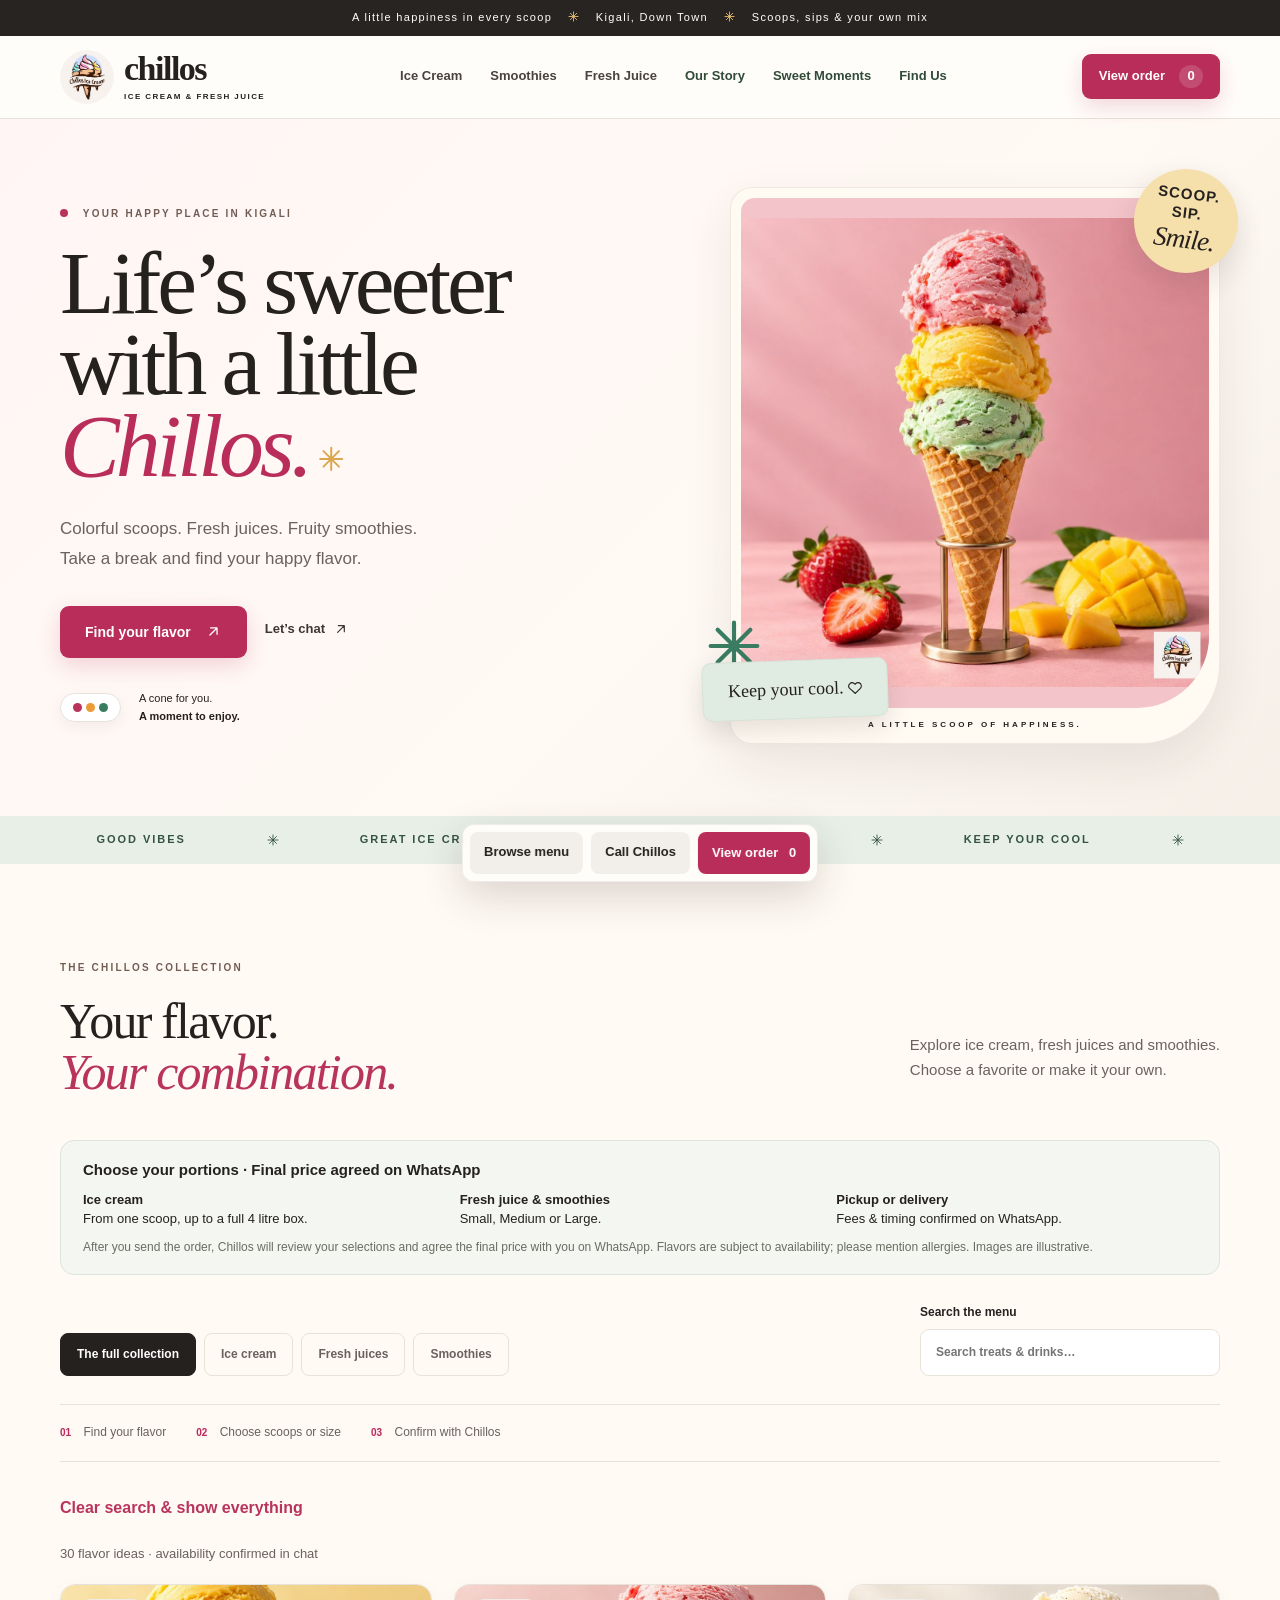
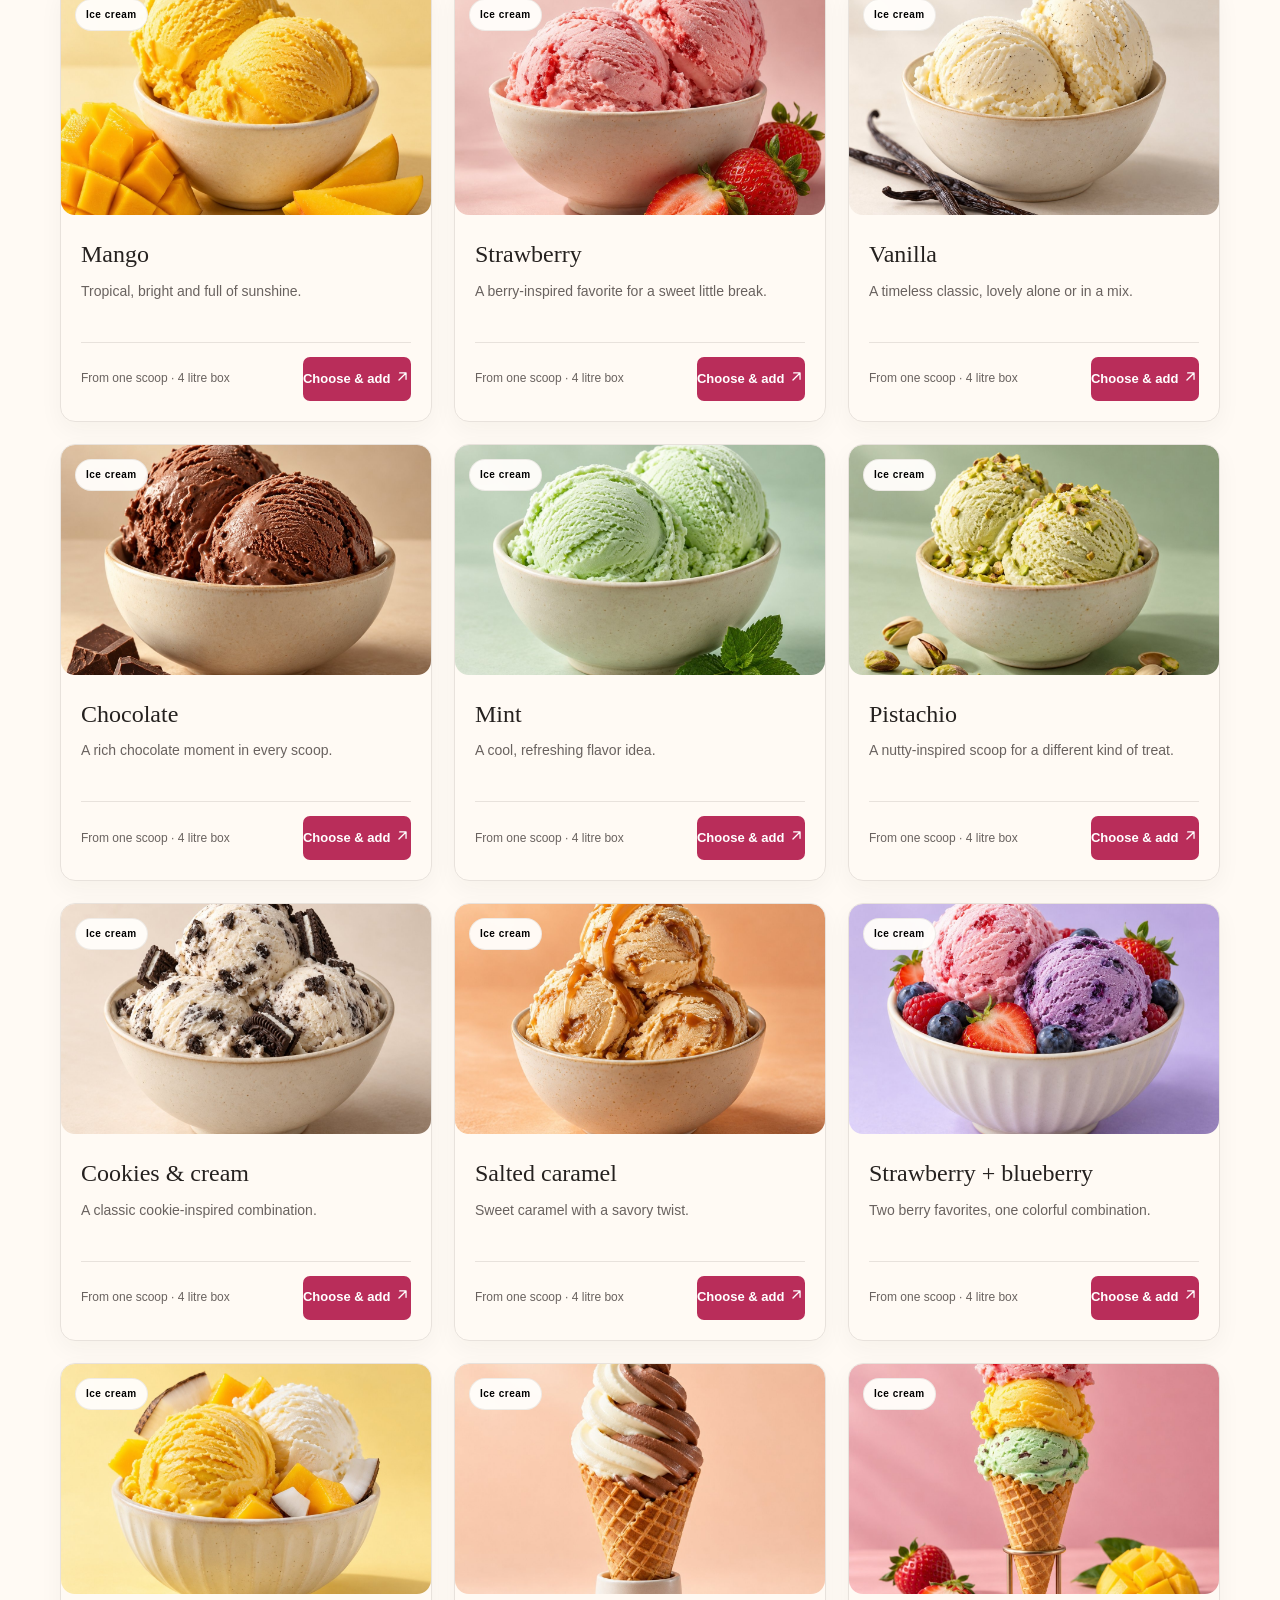
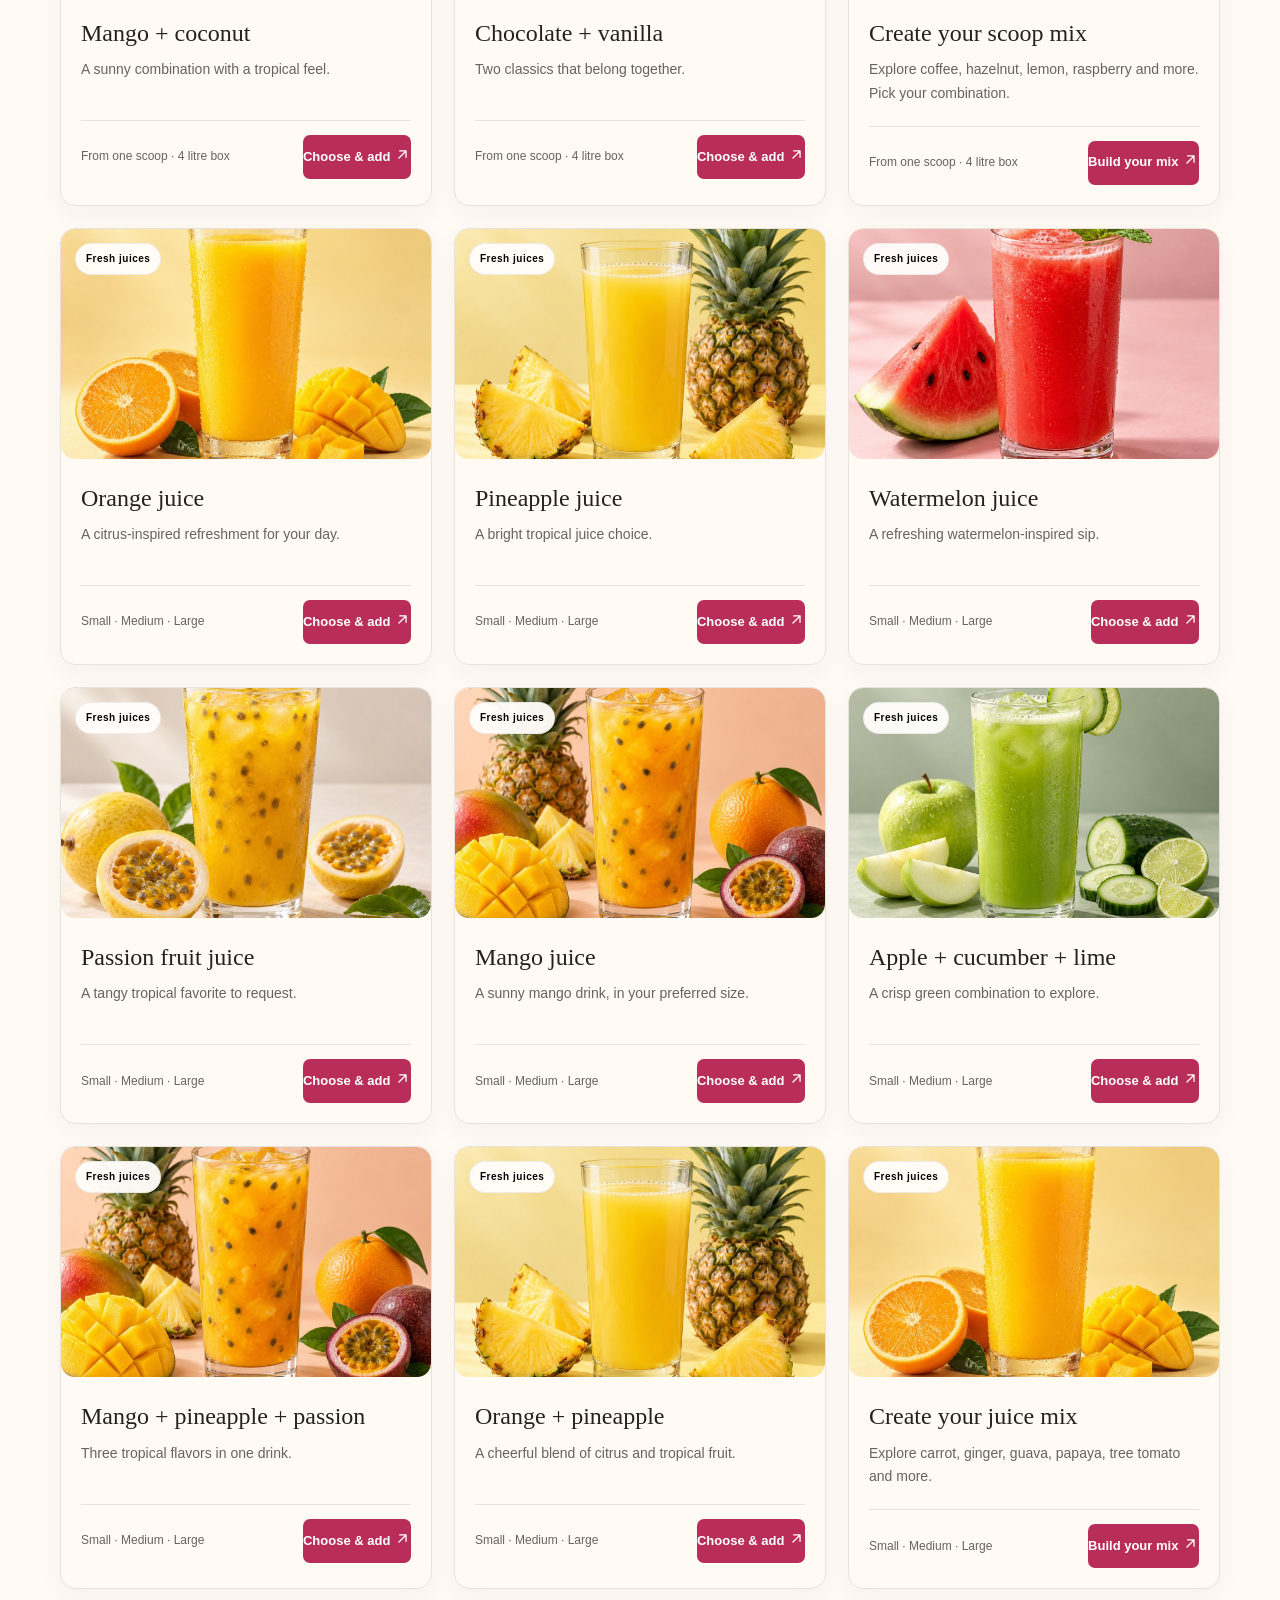
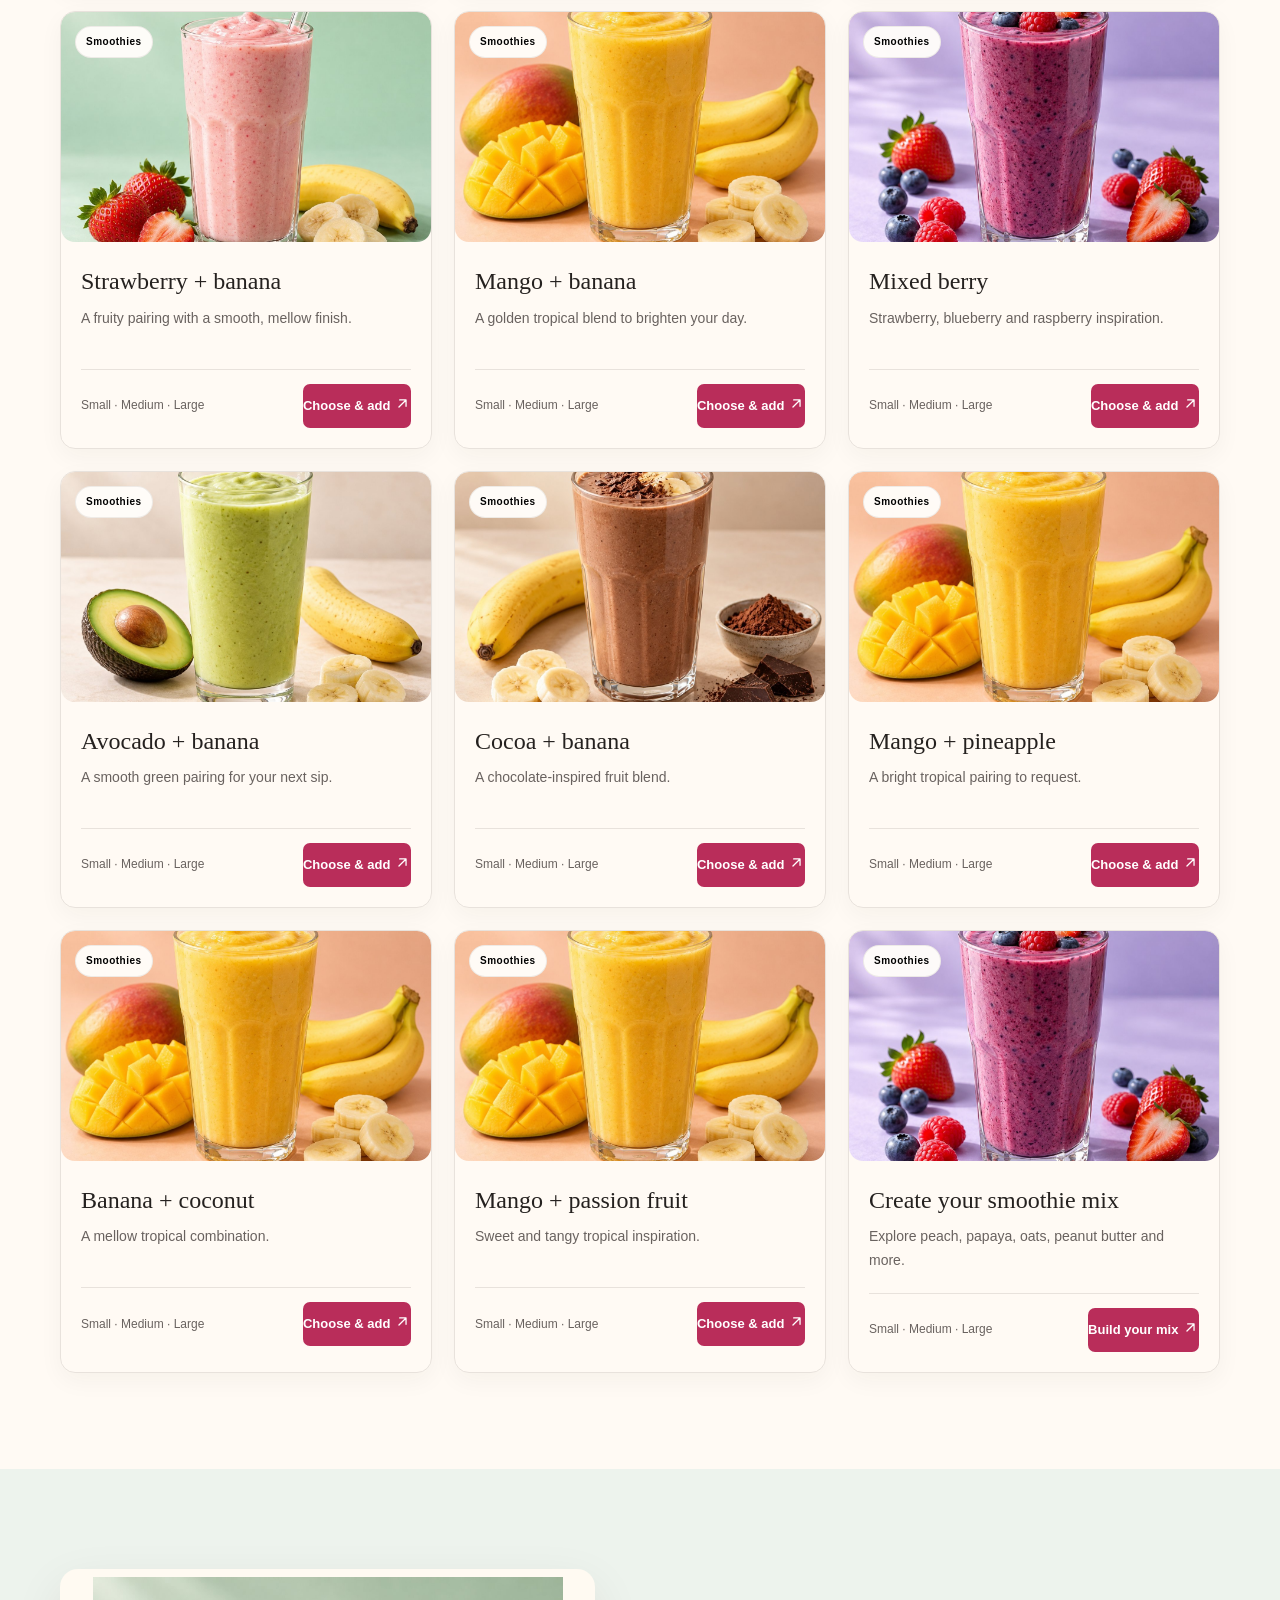
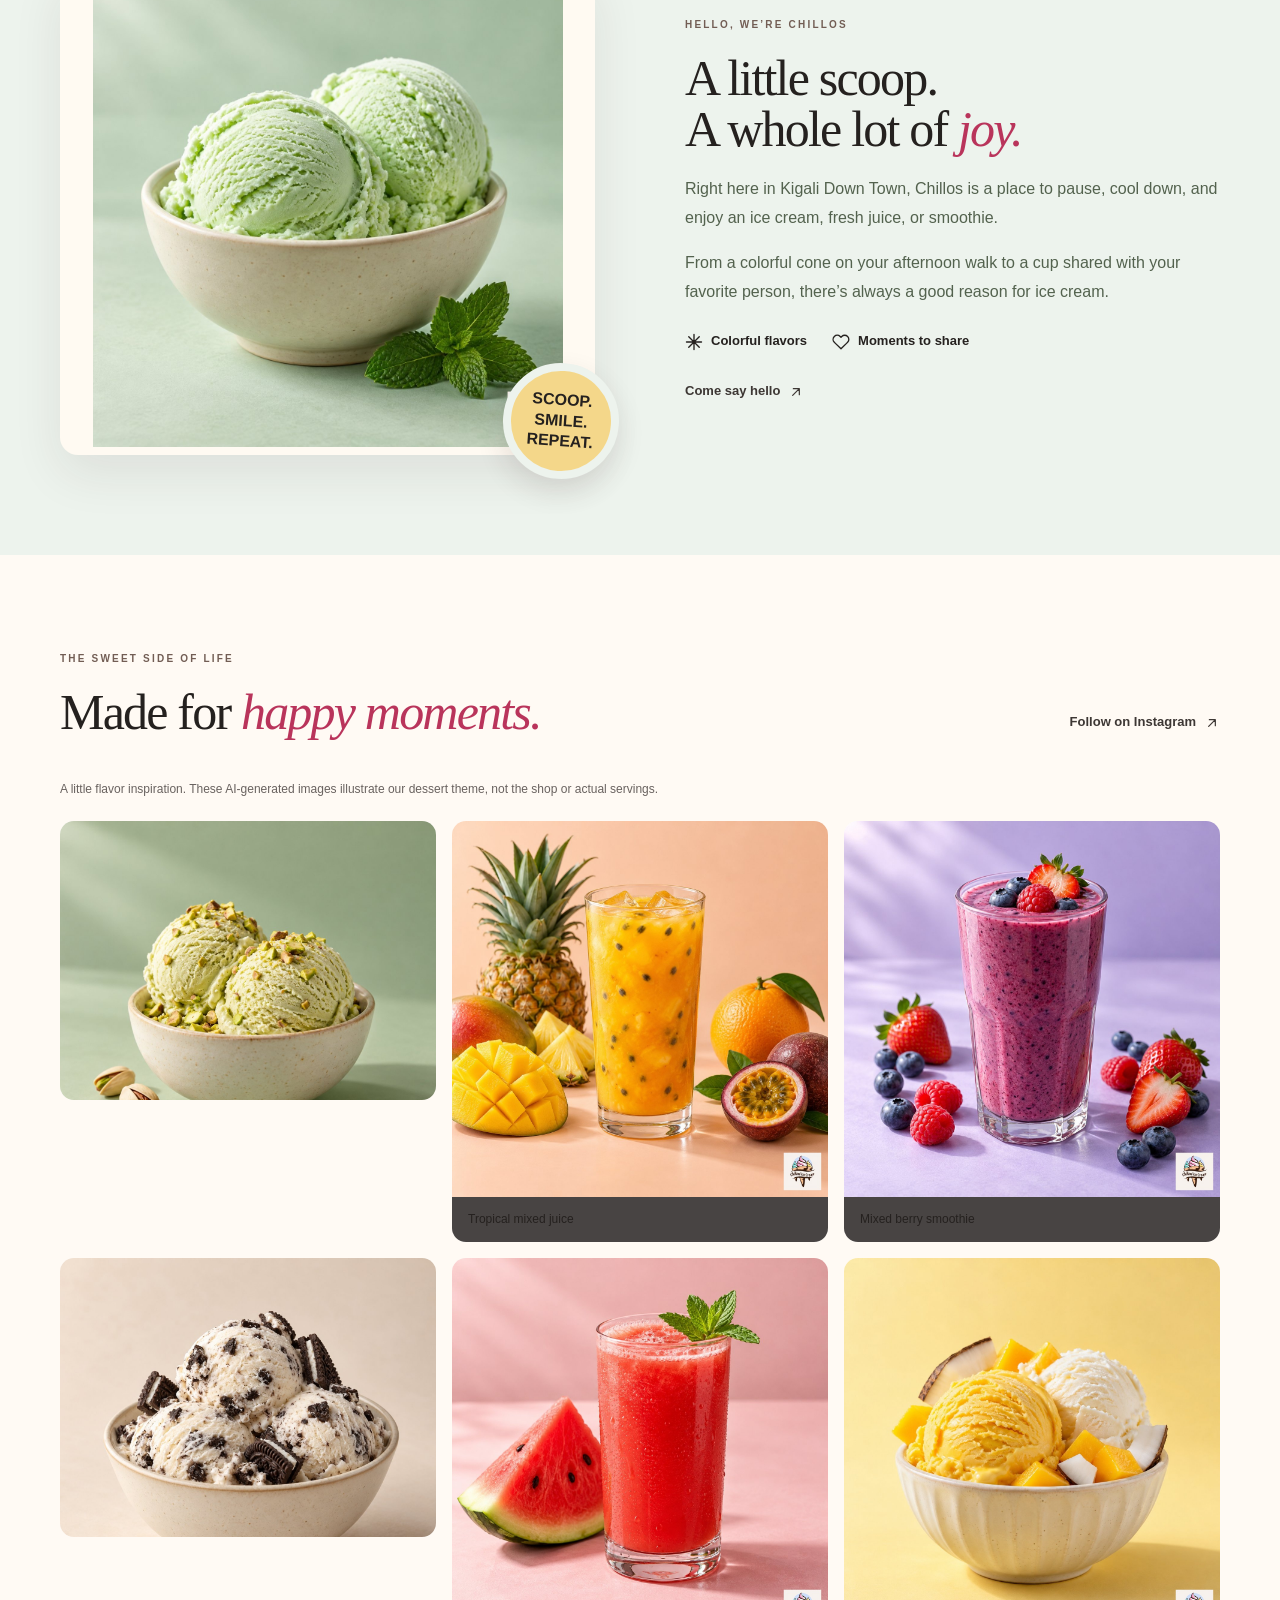
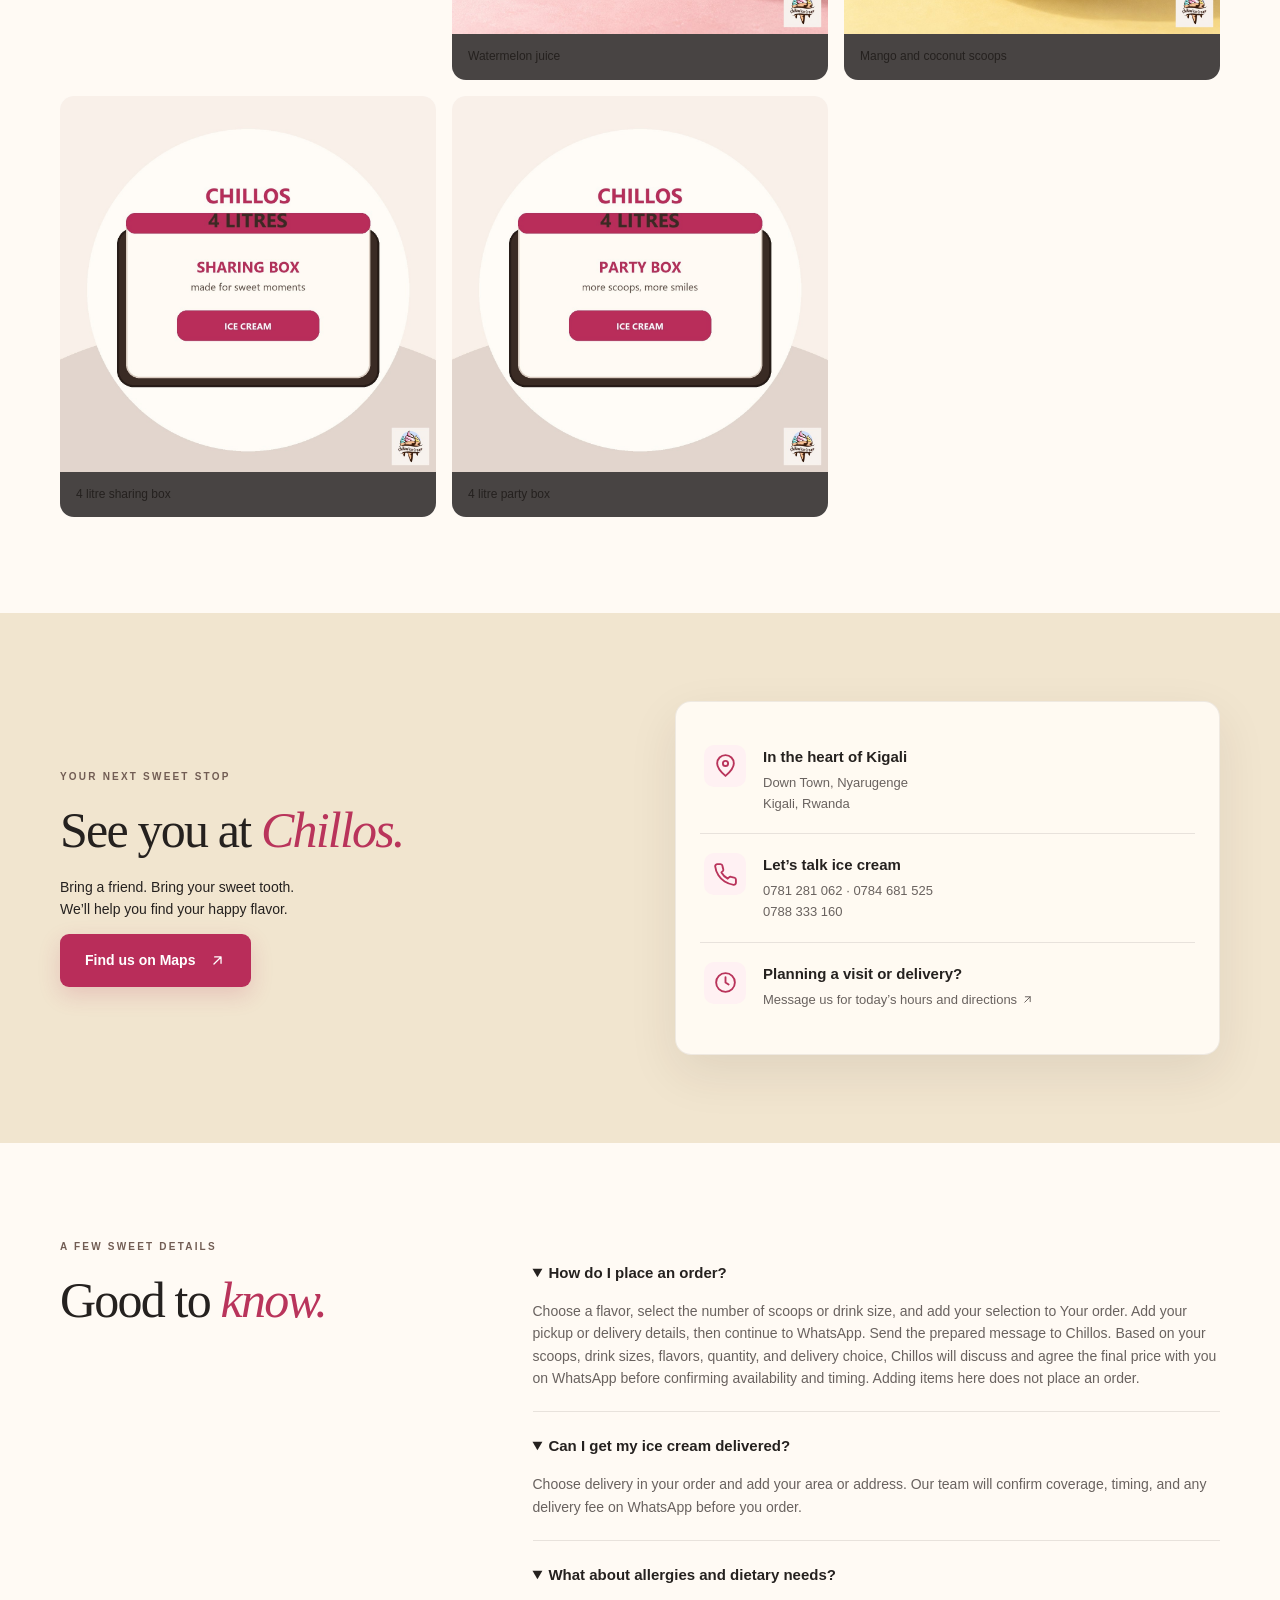
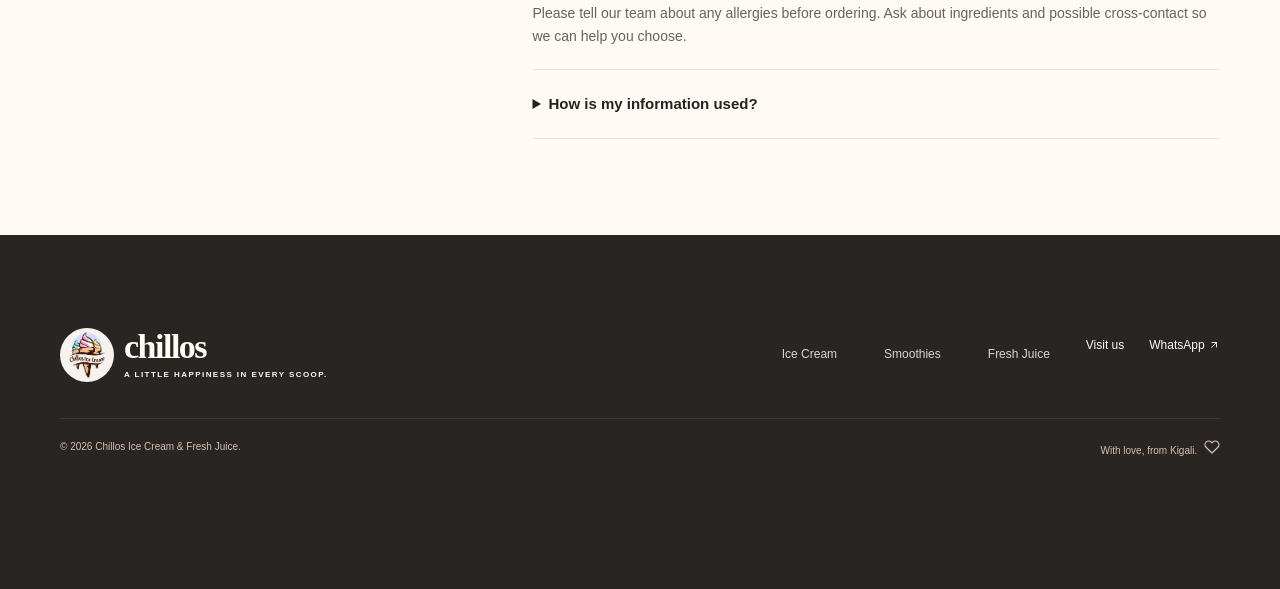
==== commit e4cbd25a: "Add Chillos branding to generated photos Watermark every generated image with the Chillos logo and v" ====
--- a/index.html
+++ b/index.html
@@ -3,13 +3,14 @@
 <head>
 <meta charset="utf-8">
 <meta name="viewport" content="width=device-width, initial-scale=1">
-<meta property="og:title" content="Chillos Ice Cream & Fresh Juice | Kigali"><meta property="og:description" content="Explore ice cream, fresh juices, and smoothies. Request your order on WhatsApp."><meta property="og:type" content="website"><meta property="og:image" content="assets/generated/hero.jpg"><meta name="theme-color" content="#ffedf0">
+<meta property="og:title" content="Chillos Ice Cream & Fresh Juice | Kigali"><meta property="og:description" content="Explore ice cream, fresh juices, and smoothies. Request your order on WhatsApp."><meta property="og:type" content="website"><meta property="og:image" content="assets/generated/hero.jpg?v=20261028-2"><meta name="theme-color" content="#ffedf0">
+<meta http-equiv="Cache-Control" content="no-cache, no-store, must-revalidate">
 <title>Chillos Ice Cream & Fresh Juice | A little happiness in Kigali</title>
 <meta name="description" content="Keep your cool with Chillos Ice Cream in Kigali Down Town. Explore flavors, build your order, and confirm pickup or delivery on WhatsApp.">
 <link rel="icon" href="assets/package-logo.png">
-<link rel="stylesheet" href="styles.css">
-<script src="catalog.js" defer></script>
-<script src="script.js" defer></script>
+<link rel="stylesheet" href="styles.css?v=20261028-1">
+<script src="catalog.js?v=20261028-1" defer></script>
+<script src="script.js?v=20261028-2" defer></script>
 </head>
 <body>
 <svg class="icon-sprite" aria-hidden="true" xmlns="http://www.w3.org/2000/svg"><defs>
@@ -32,10 +33,10 @@
 <button class="button basket-button" data-open-cart>View order <span id="cart-count">0</span></button>
 </div></header>
 <main id="main">
-<section class="hero"><div class="wrap hero-grid"><div class="hero-copy"><p class="eyebrow"><span class="dot"></span> YOUR HAPPY PLACE IN KIGALI</p><h1>Life’s sweeter<br>with a little<br><em>Chillos.</em><svg class="spark icon" aria-hidden="true"><use href="#icon-spark"/></svg></h1><p class="intro">Colorful scoops. Fresh juices. Fruity smoothies.<br>Take a break and find your happy flavor.</p><div class="actions"><a class="button" href="#menu">Find your flavor <svg class="icon" aria-hidden="true"><use href="#icon-arrow"/></svg></a><a class="text-link" href="https://wa.me/250781281062" target="_blank" rel="noopener">Let’s chat <svg class="icon" aria-hidden="true"><use href="#icon-arrow"/></svg></a></div><div class="hero-foot"><span class="mini-scoops" aria-hidden="true"><i></i><i></i><i></i></span><p>A cone for you.<br><strong>A moment to enjoy.</strong></p></div></div><div class="hero-visual"><div class="photo-frame"><img src="assets/generated/hero.jpg" alt="Illustration of a cone with strawberry, mango, and mint ice cream" fetchpriority="high"><span class="photo-label">A LITTLE SCOOP OF HAPPINESS.</span></div><div class="hero-seal">SCOOP.<br>SIP.<br><em>Smile.</em></div><svg class="visual-star icon" aria-hidden="true"><use href="#icon-spark"/></svg><div class="floating-note">Keep your cool. <svg class="icon" aria-hidden="true"><use href="#icon-heart"/></svg></div></div></div></section>
+<section class="hero"><div class="wrap hero-grid"><div class="hero-copy"><p class="eyebrow"><span class="dot"></span> YOUR HAPPY PLACE IN KIGALI</p><h1>Life’s sweeter<br>with a little<br><em>Chillos.</em><svg class="spark icon" aria-hidden="true"><use href="#icon-spark"/></svg></h1><p class="intro">Colorful scoops. Fresh juices. Fruity smoothies.<br>Take a break and find your happy flavor.</p><div class="actions"><a class="button" href="#menu">Find your flavor <svg class="icon" aria-hidden="true"><use href="#icon-arrow"/></svg></a><a class="text-link" href="https://wa.me/250781281062" target="_blank" rel="noopener">Let’s chat <svg class="icon" aria-hidden="true"><use href="#icon-arrow"/></svg></a></div><div class="hero-foot"><span class="mini-scoops" aria-hidden="true"><i></i><i></i><i></i></span><p>A cone for you.<br><strong>A moment to enjoy.</strong></p></div></div><div class="hero-visual"><div class="photo-frame"><img src="assets/generated/hero.jpg?v=20261028-2" alt="Illustration of a cone with strawberry, mango, and mint ice cream" fetchpriority="high"><span class="photo-label">A LITTLE SCOOP OF HAPPINESS.</span></div><div class="hero-seal">SCOOP.<br>SIP.<br><em>Smile.</em></div><svg class="visual-star icon" aria-hidden="true"><use href="#icon-spark"/></svg><div class="floating-note">Keep your cool. <svg class="icon" aria-hidden="true"><use href="#icon-heart"/></svg></div></div></div></section>
 <div class="flavor-ribbon" aria-hidden="true"><span>GOOD VIBES</span><svg class="icon"><use href="#icon-spark"/></svg><span>GREAT ICE CREAM</span><svg class="icon"><use href="#icon-spark"/></svg><span>SWEET MOMENTS</span><svg class="icon"><use href="#icon-spark"/></svg><span>KEEP YOUR COOL</span><svg class="icon"><use href="#icon-spark"/></svg></div>
 <section class="section menu-section" id="menu"><div class="wrap"><div class="section-heading"><div><p class="eyebrow">THE CHILLOS COLLECTION</p><h2>Your flavor.<br><em>Your combination.</em></h2></div><p>Explore ice cream, fresh juices and smoothies.<br>Choose a favorite or make it your own.</p></div><aside class="ordering-guide" aria-label="Before you order"><h3>Choose your portions · Final price agreed on WhatsApp</h3><div><p><strong>Ice cream</strong><br>From one scoop, up to a full 4 litre box.</p><p><strong>Fresh juice & smoothies</strong><br>Small, Medium or Large.</p><p><strong>Pickup or delivery</strong><br>Fees &amp; timing confirmed on WhatsApp.</p></div><p>After you send the order, Chillos will review your selections and agree the final price with you on WhatsApp. Flavors are subject to availability; please mention allergies. Images are illustrative.</p></aside><div class="menu-tools"><div class="filters" role="group" aria-label="Filter menu"><button class="filter active" data-filter="all" aria-pressed="true">The full collection</button><button class="filter" data-filter="ice" aria-pressed="false">Ice cream</button><button class="filter" data-filter="juices" aria-pressed="false">Fresh juices</button><button class="filter" data-filter="smoothies" aria-pressed="false">Smoothies</button></div><label class="search"><span>Search the menu</span><input id="search" type="search" placeholder="Search treats & drinks…"></label></div><div class="menu-explainer"><span><b>01</b> Find your flavor</span><span><b>02</b> Choose scoops or size</span><span><b>03</b> Confirm with Chillos</span></div><button id="reset-menu" class="text-button" type="button">Clear search & show everything</button><p id="result-count" class="result-count" role="status"></p><div class="product-grid" id="products"></div><p id="no-results" hidden>No matching treats or drinks. Try another search or choose The full collection.</p><noscript><p>Explore ice cream, fresh juices, and smoothies. <a href="https://wa.me/250781281062">Message us on WhatsApp to order.</a></p></noscript></div></section>
-<section class="story-section" id="story"><div class="wrap story-grid"><div class="story-image"><img src="assets/generated/mint.jpg" alt="Illustration of mint ice cream with fresh mint" loading="lazy"><span class="story-seal">SCOOP.<br>SMILE.<br>REPEAT.</span></div><div class="story-copy"><p class="eyebrow">HELLO, WE’RE CHILLOS</p><h2>A little scoop.<br>A whole lot of <em>joy.</em></h2><p>Right here in Kigali Down Town, Chillos is a place to pause, cool down, and enjoy an ice cream, fresh juice, or smoothie.</p><p>From a colorful cone on your afternoon walk to a cup shared with your favorite person, there’s always a good reason for ice cream.</p><div class="story-points"><span><svg class="icon" aria-hidden="true"><use href="#icon-spark"/></svg> Colorful flavors</span><span><svg class="icon" aria-hidden="true"><use href="#icon-heart"/></svg> Moments to share</span></div><a class="text-link" href="#visit">Come say hello <svg class="icon" aria-hidden="true"><use href="#icon-arrow"/></svg></a></div></div></section>
+<section class="story-section" id="story"><div class="wrap story-grid"><div class="story-image"><img src="assets/generated/mint.jpg?v=20261028-2" alt="Illustration of mint ice cream with fresh mint" loading="lazy"><span class="story-seal">SCOOP.<br>SMILE.<br>REPEAT.</span></div><div class="story-copy"><p class="eyebrow">HELLO, WE’RE CHILLOS</p><h2>A little scoop.<br>A whole lot of <em>joy.</em></h2><p>Right here in Kigali Down Town, Chillos is a place to pause, cool down, and enjoy an ice cream, fresh juice, or smoothie.</p><p>From a colorful cone on your afternoon walk to a cup shared with your favorite person, there’s always a good reason for ice cream.</p><div class="story-points"><span><svg class="icon" aria-hidden="true"><use href="#icon-spark"/></svg> Colorful flavors</span><span><svg class="icon" aria-hidden="true"><use href="#icon-heart"/></svg> Moments to share</span></div><a class="text-link" href="#visit">Come say hello <svg class="icon" aria-hidden="true"><use href="#icon-arrow"/></svg></a></div></div></section>
 <section class="section" id="moments"><div class="wrap"><div class="section-heading"><div><p class="eyebrow">THE SWEET SIDE OF LIFE</p><h2>Made for <em>happy moments.</em></h2></div><a class="text-link" href="https://www.instagram.com/chillos.ice.cream/" target="_blank" rel="noopener">Follow on Instagram <svg class="icon" aria-hidden="true"><use href="#icon-arrow"/></svg></a></div><p class="gallery-note">A little flavor inspiration. These AI-generated images illustrate our dessert theme, not the shop or actual servings.</p><div class="gallery"><button data-gallery="assets/generated/pistachio.jpg" aria-label="View Pistachio ice cream"><img src="assets/generated/pistachio.jpg" alt="Pistachio ice cream inspiration" loading="lazy"><span>Pistachio ice cream</span></button><button data-gallery="assets/generated/tropical-juice.jpg" aria-label="View Tropical mixed juice"><img src="assets/generated/tropical-juice.jpg" alt="Tropical mixed juice inspiration" loading="lazy"><span>Tropical mixed juice</span></button><button data-gallery="assets/generated/berry-smoothie.jpg" aria-label="View Mixed berry smoothie"><img src="assets/generated/berry-smoothie.jpg" alt="Mixed berry smoothie inspiration" loading="lazy"><span>Mixed berry smoothie</span></button><button data-gallery="assets/generated/cookies-cream.jpg" aria-label="View Cookies and cream ice cream"><img src="assets/generated/cookies-cream.jpg" alt="Cookies and cream ice cream inspiration" loading="lazy"><span>Cookies and cream ice cream</span></button><button data-gallery="assets/generated/watermelon-juice.jpg" aria-label="View Watermelon juice"><img src="assets/generated/watermelon-juice.jpg" alt="Watermelon juice inspiration" loading="lazy"><span>Watermelon juice</span></button><button data-gallery="assets/generated/tropical-mix.jpg" aria-label="View Mango and coconut scoops"><img src="assets/generated/tropical-mix.jpg" alt="Mango and coconut scoops inspiration" loading="lazy"><span>Mango and coconut scoops</span></button><button data-gallery="assets/generated/four-litre-box.jpg" aria-label="View the 4 litre ice cream box"><img src="assets/generated/four-litre-box.jpg" alt="Four litre Chillos ice cream box inspiration" loading="lazy"><span>4 litre sharing box</span></button><button data-gallery="assets/generated/four-litre-party.jpg" aria-label="View the 4 litre party box"><img src="assets/generated/four-litre-party.jpg" alt="Four litre Chillos ice cream party box inspiration" loading="lazy"><span>4 litre party box</span></button></div></div></section>
 <section class="visit-section" id="visit"><div class="wrap visit-grid"><div><p class="eyebrow">YOUR NEXT SWEET STOP</p><h2>See you at <em>Chillos.</em></h2><p>Bring a friend. Bring your sweet tooth.<br>We’ll help you find your happy flavor.</p><a class="button" href="https://www.google.com/maps/search/?api=1&query=Chillos+Ice+Cream+Kigali+Nyarugenge" target="_blank" rel="noopener">Find us on Maps <svg class="icon" aria-hidden="true"><use href="#icon-arrow"/></svg></a></div><div class="contact-card"><div><span class="contact-icon"><svg class="icon" aria-hidden="true"><use href="#icon-map"/></svg></span><div><h3>In the heart of Kigali</h3><p>Down Town, Nyarugenge<br>Kigali, Rwanda</p></div></div><div><span class="contact-icon"><svg class="icon" aria-hidden="true"><use href="#icon-phone"/></svg></span><div><h3>Let’s talk ice cream</h3><p><a href="tel:+250781281062">0781 281 062</a> · <a href="tel:+250784681525">0784 681 525</a><br><a href="tel:+250788333160">0788 333 160</a></p></div></div><div><span class="contact-icon"><svg class="icon" aria-hidden="true"><use href="#icon-clock"/></svg></span><div><h3>Planning a visit or delivery?</h3><p><a href="https://wa.me/250781281062?text=Hi%20Chillos!%20What%20are%20your%20opening%20hours%20today%3F" target="_blank" rel="noopener">Message us for today’s hours and directions <svg class="icon" aria-hidden="true"><use href="#icon-arrow"/></svg></a></p></div></div></div></div></section>
 <section class="section faq-section"><div class="wrap faq-grid"><div><p class="eyebrow">A FEW SWEET DETAILS</p><h2>Good to <em>know.</em></h2></div><div><details open><summary>How do I place an order?</summary><p>Choose a flavor, select the number of scoops or drink size, and add your selection to Your order. Add your pickup or delivery details, then continue to WhatsApp. Send the prepared message to Chillos. Based on your scoops, drink sizes, flavors, quantity, and delivery choice, Chillos will discuss and agree the final price with you on WhatsApp before confirming availability and timing. Adding items here does not place an order.</p></details><details open><summary>Can I get my ice cream delivered?</summary><p>Choose delivery in your order and add your area or address. Our team will confirm coverage, timing, and any delivery fee on WhatsApp before you order.</p></details><details open><summary>What about allergies and dietary needs?</summary><p>Please tell our team about any allergies before ordering. Ask about ingredients and possible cross-contact so we can help you choose.</p></details><details><summary>How is my information used?</summary><p>Your basket is saved in this browser until you remove its items or clear site data. This static website does not save customer details to a server. Your name, phone, address, and notes are passed to WhatsApp when you continue and are sent to Chillos when you send the message. Ask Chillos on 0781 281 062 about its message retention or deletion practices. WhatsApp’s privacy terms also apply.</p></details></div></div></section>
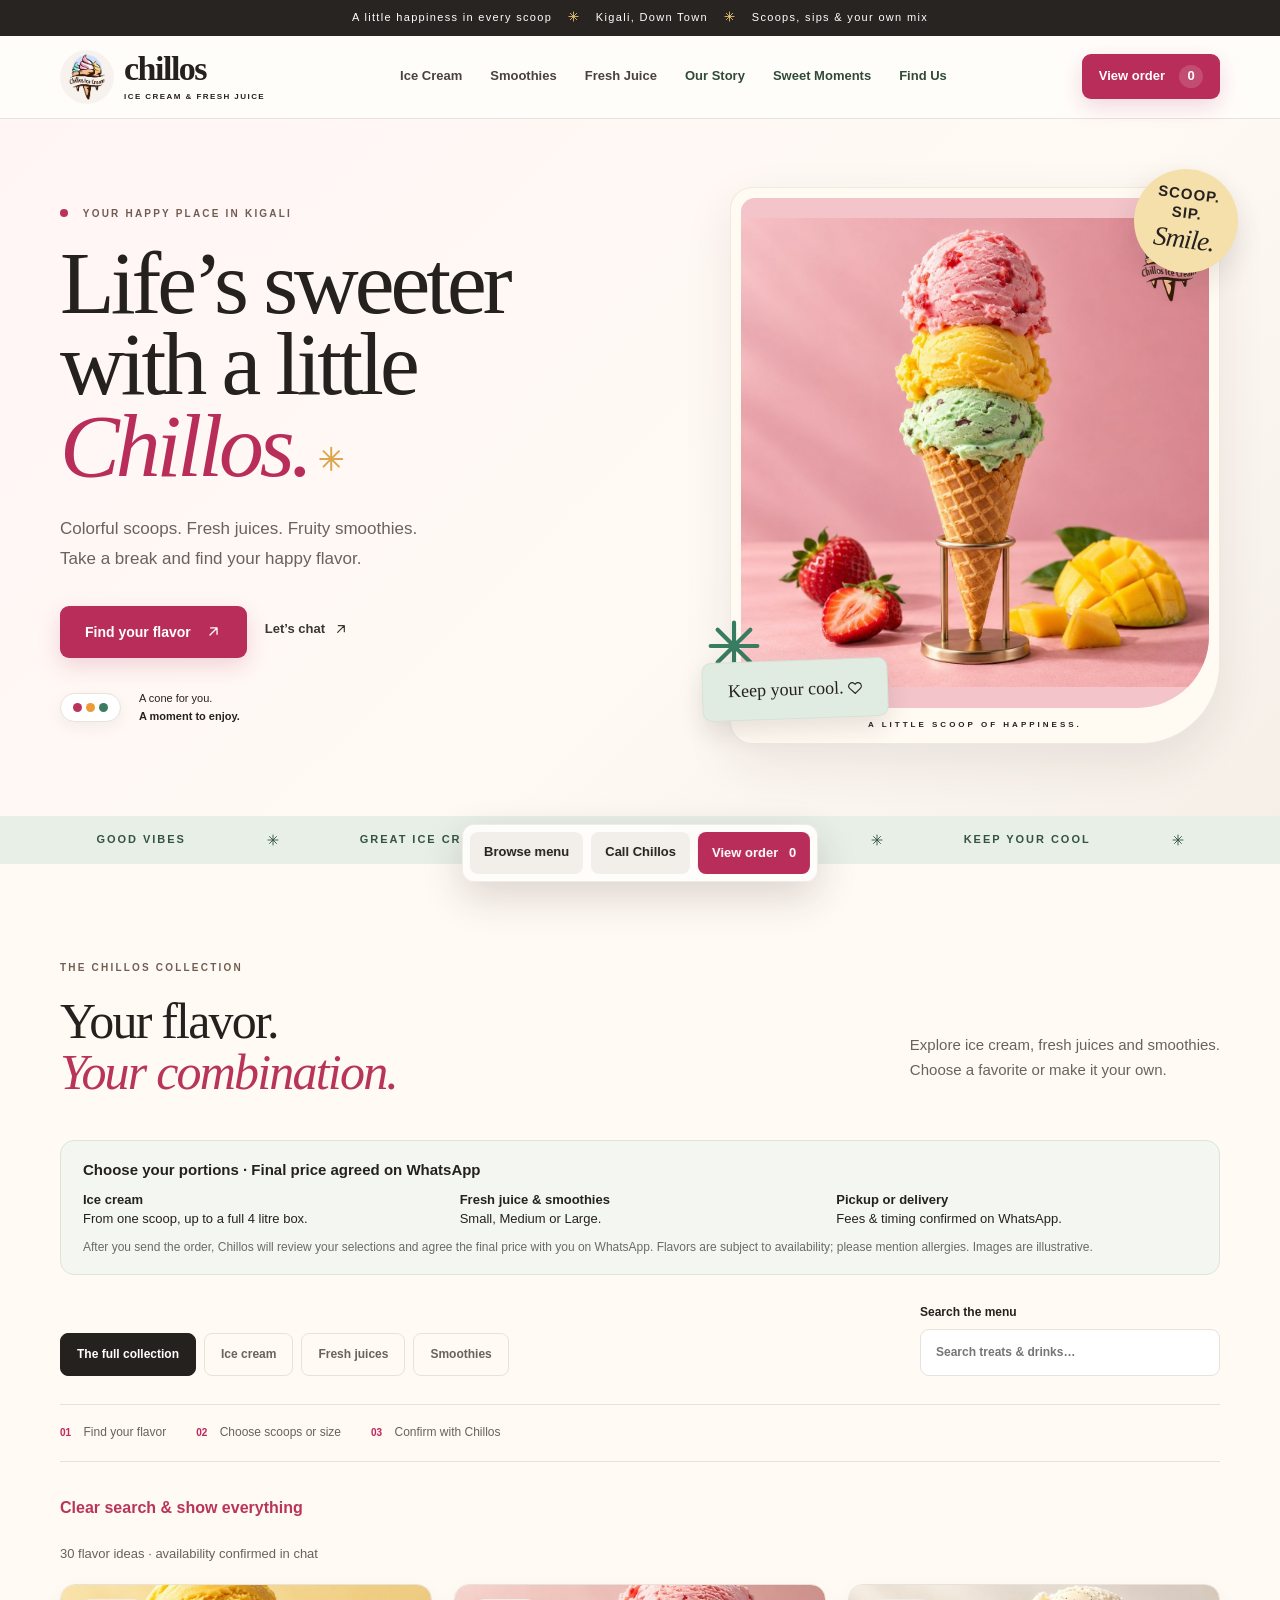
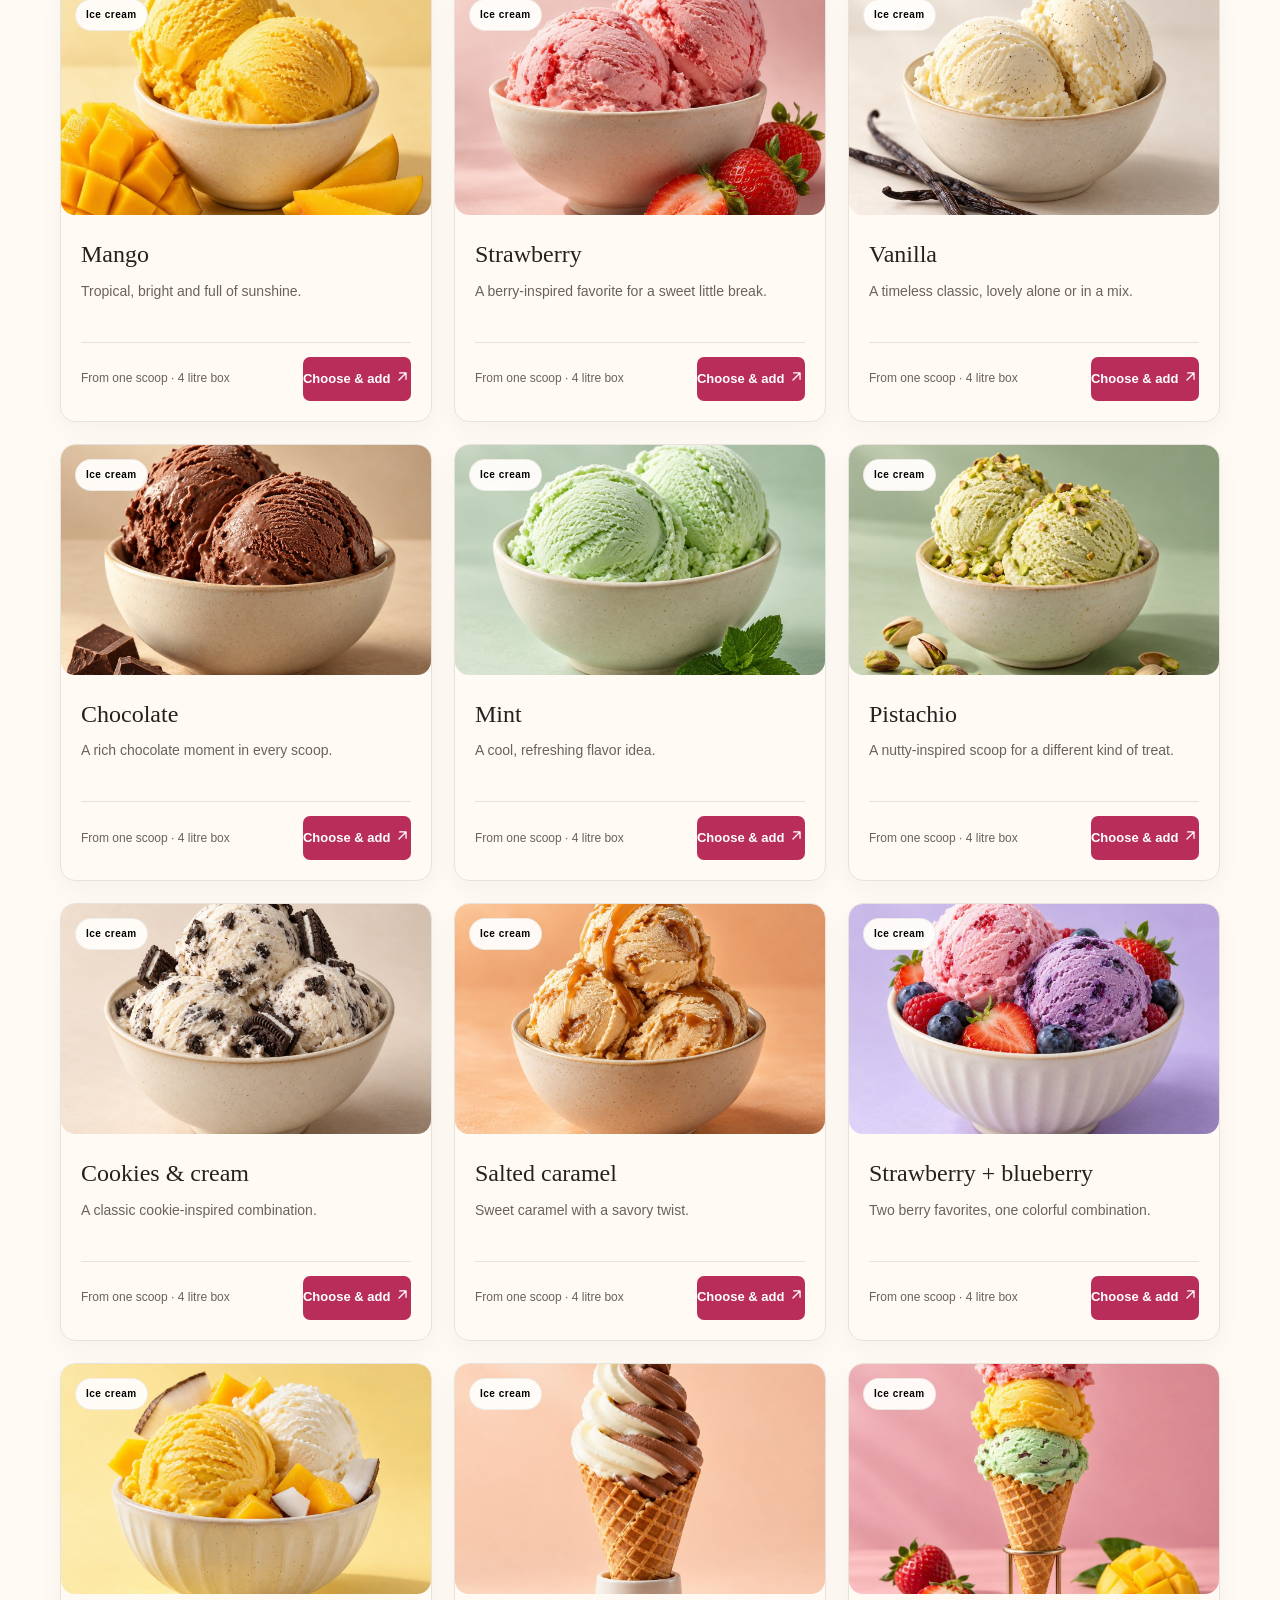
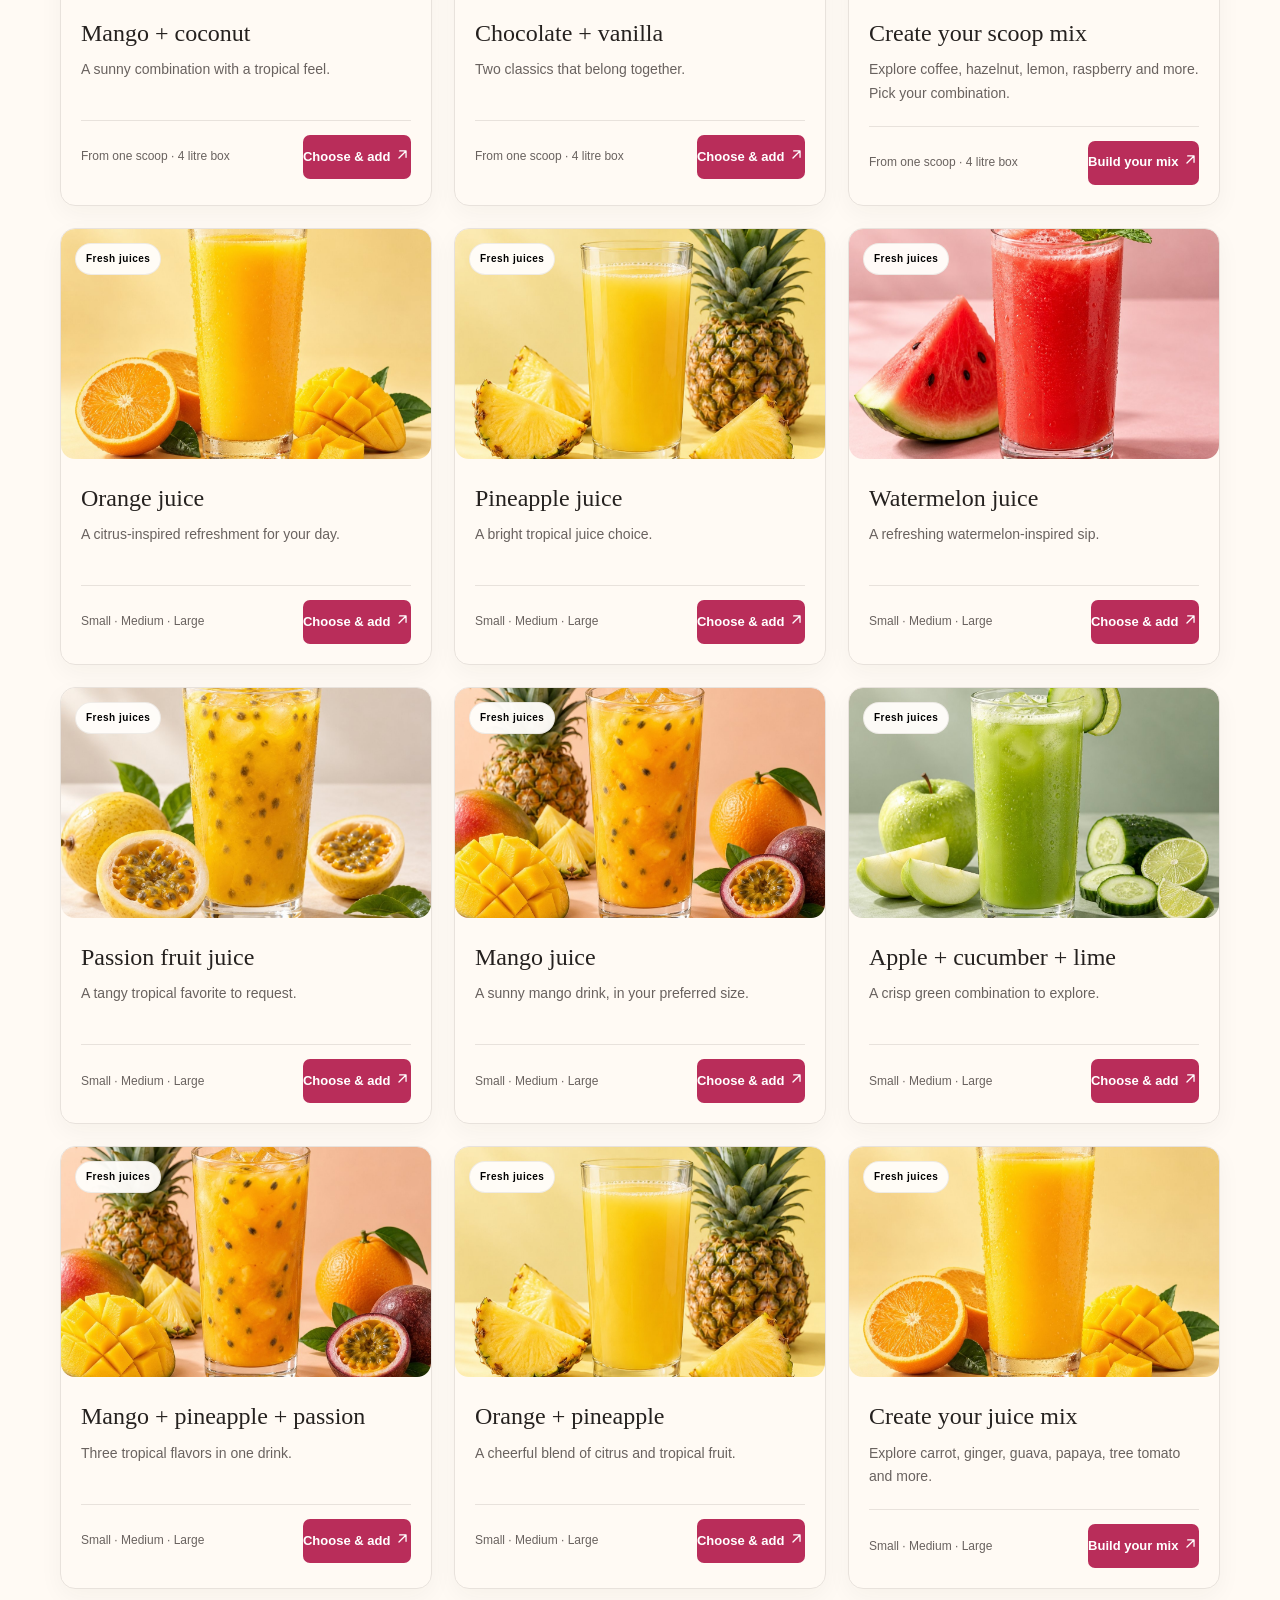
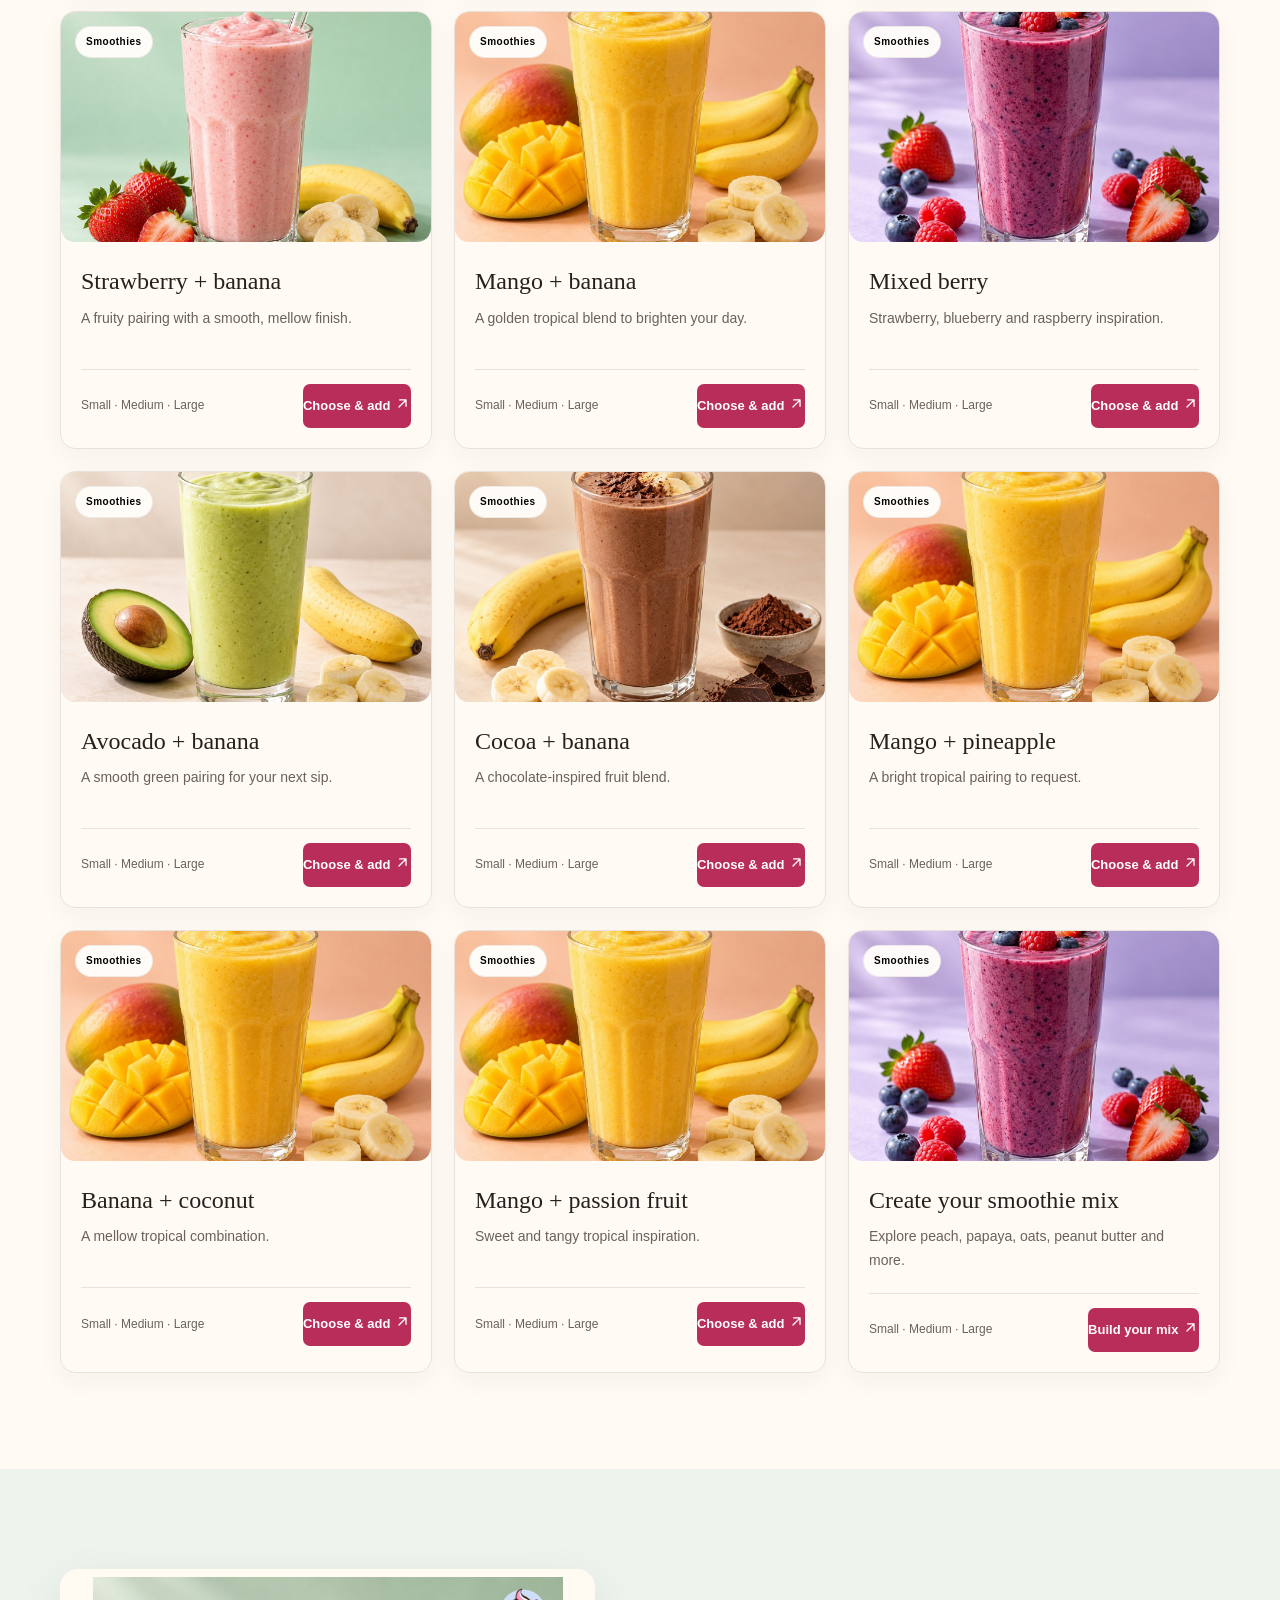
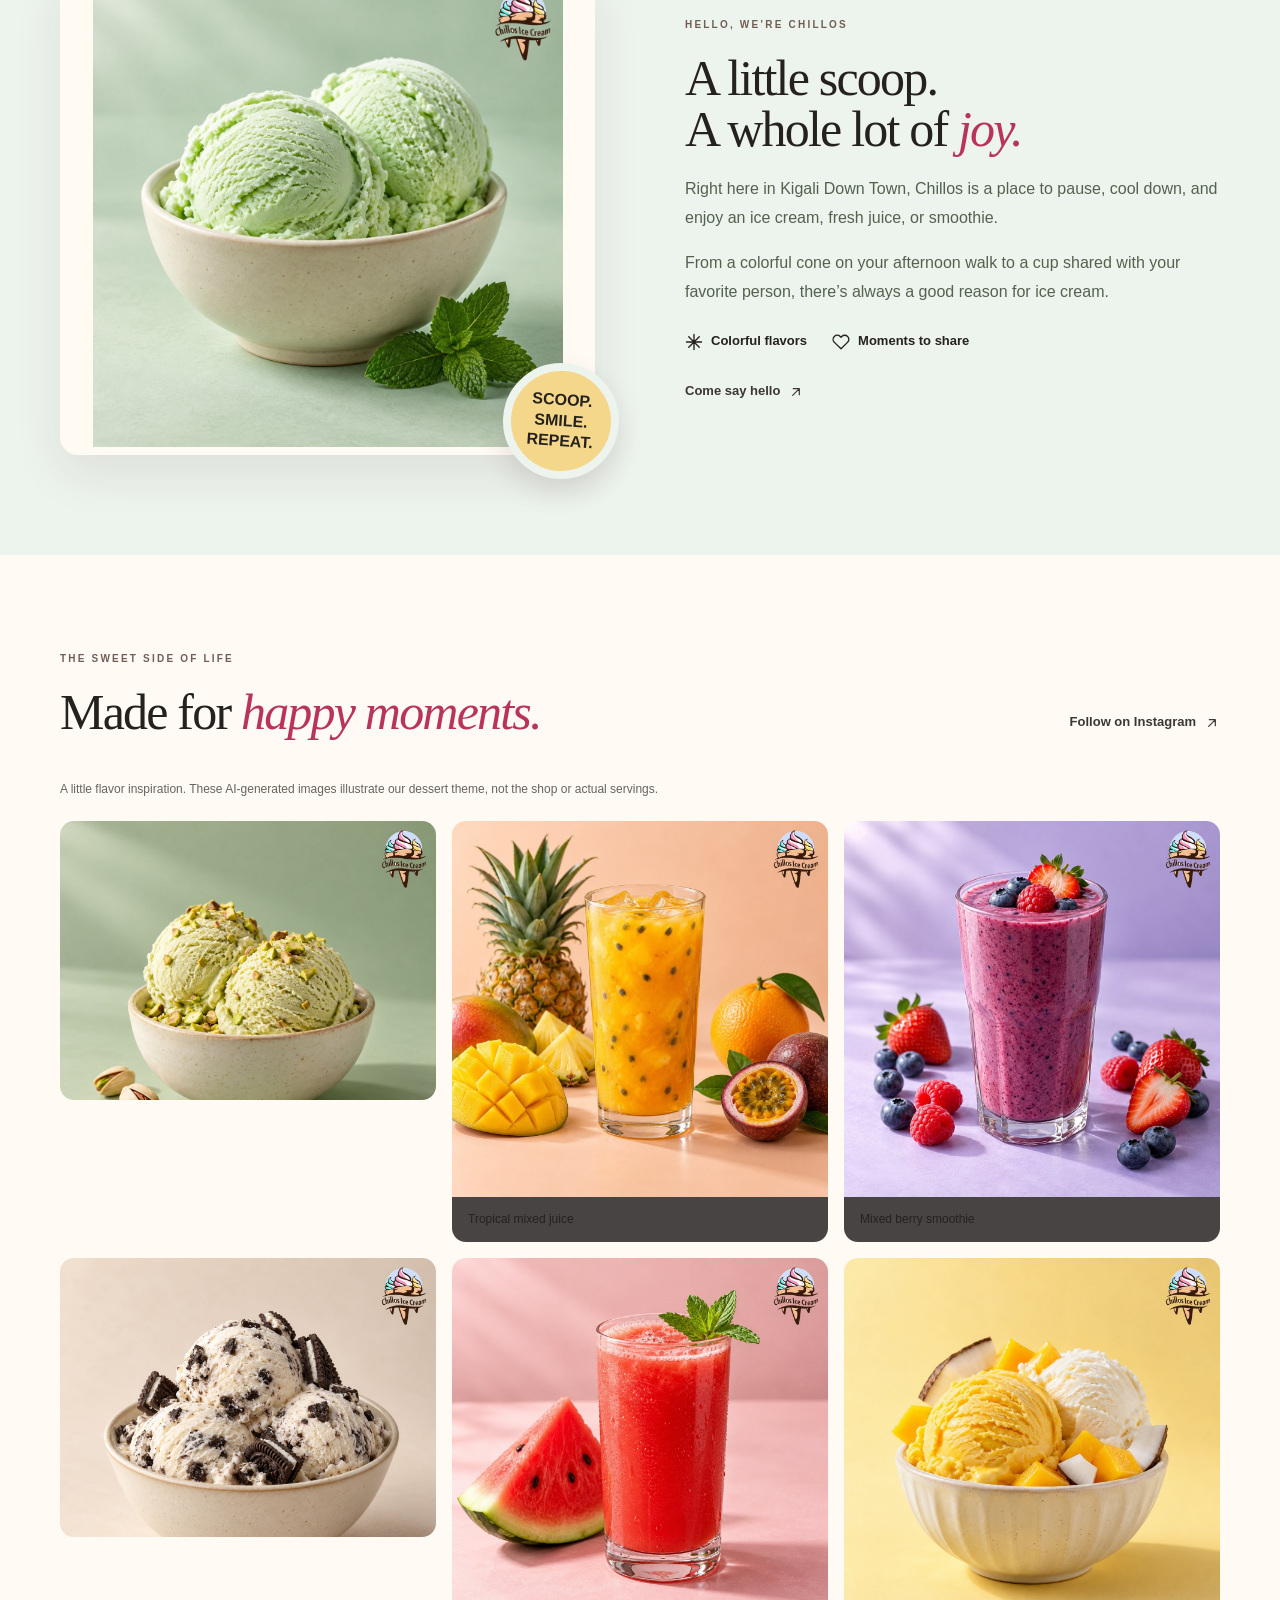
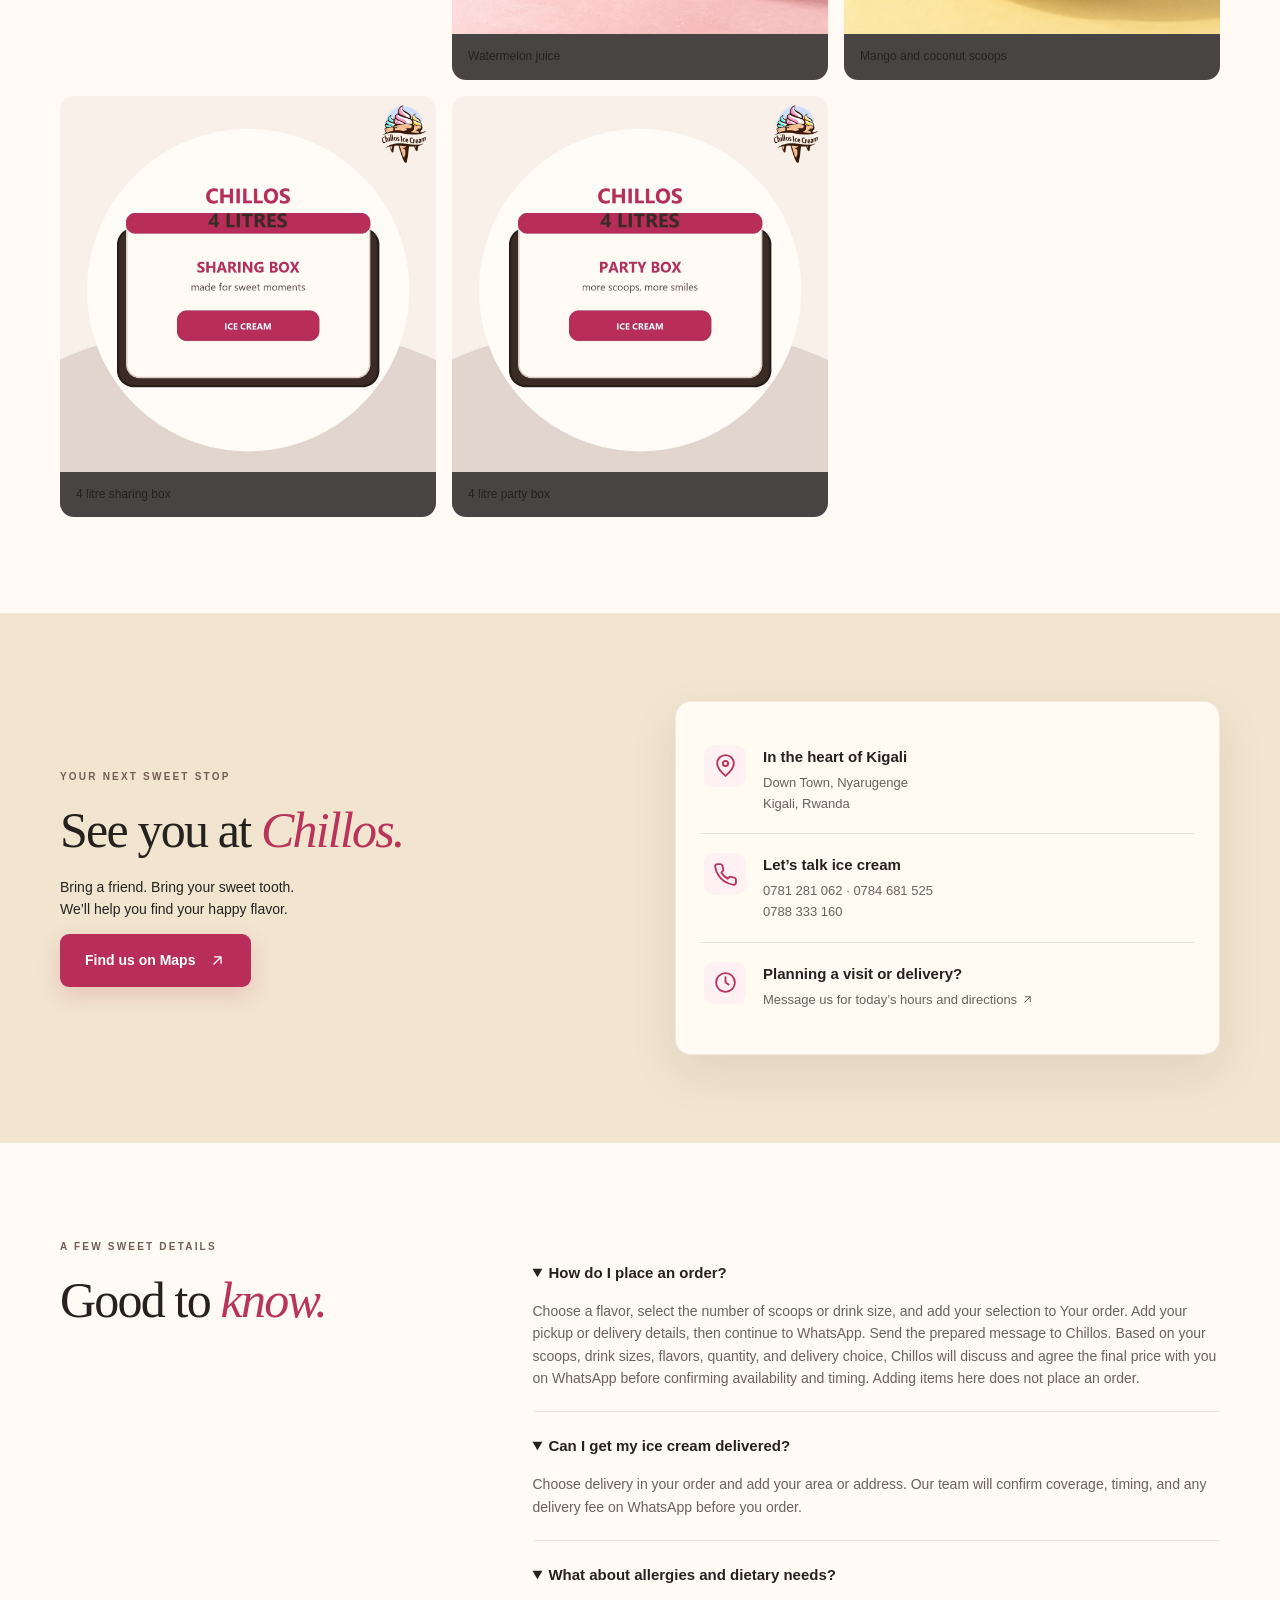
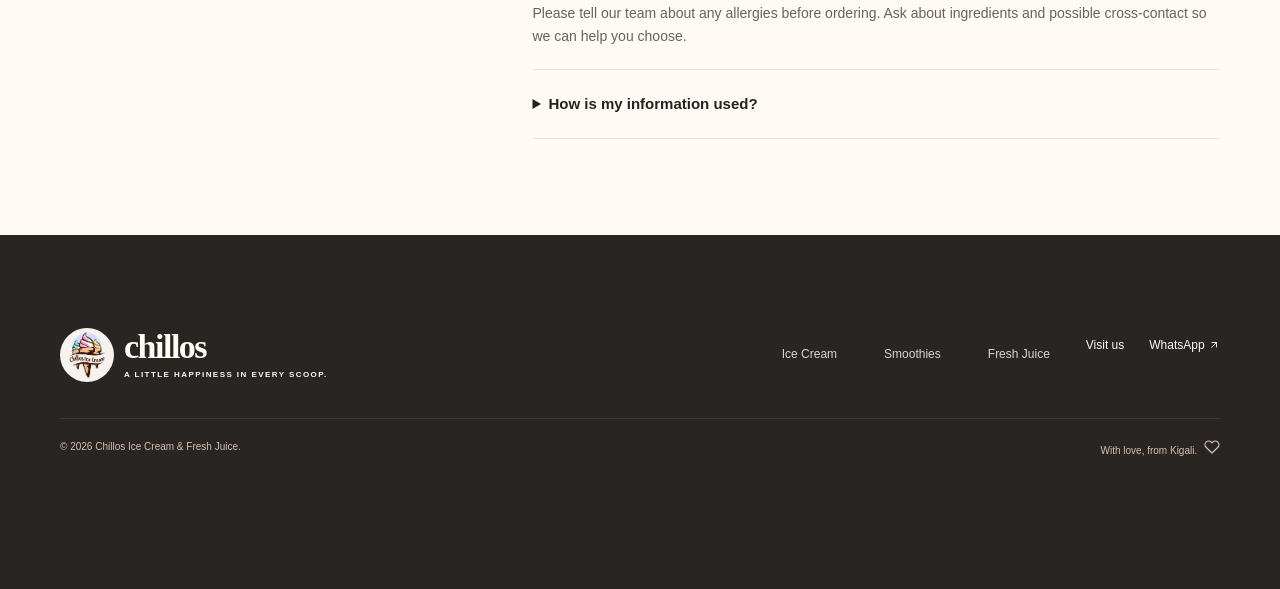
==== commit b85b578f: "Move transparent Chillos branding to upper-right Use a transparent Chillos logo in the upper-right c" ====
--- a/index.html
+++ b/index.html
@@ -3,14 +3,14 @@
 <head>
 <meta charset="utf-8">
 <meta name="viewport" content="width=device-width, initial-scale=1">
-<meta property="og:title" content="Chillos Ice Cream & Fresh Juice | Kigali"><meta property="og:description" content="Explore ice cream, fresh juices, and smoothies. Request your order on WhatsApp."><meta property="og:type" content="website"><meta property="og:image" content="assets/generated/hero.jpg?v=20261028-2"><meta name="theme-color" content="#ffedf0">
+<meta property="og:title" content="Chillos Ice Cream & Fresh Juice | Kigali"><meta property="og:description" content="Explore ice cream, fresh juices, and smoothies. Request your order on WhatsApp."><meta property="og:type" content="website"><meta property="og:image" content="assets/generated/hero.jpg?v=20261028-3"><meta name="theme-color" content="#ffedf0">
 <meta http-equiv="Cache-Control" content="no-cache, no-store, must-revalidate">
 <title>Chillos Ice Cream & Fresh Juice | A little happiness in Kigali</title>
 <meta name="description" content="Keep your cool with Chillos Ice Cream in Kigali Down Town. Explore flavors, build your order, and confirm pickup or delivery on WhatsApp.">
 <link rel="icon" href="assets/package-logo.png">
 <link rel="stylesheet" href="styles.css?v=20261028-1">
 <script src="catalog.js?v=20261028-1" defer></script>
-<script src="script.js?v=20261028-2" defer></script>
+<script src="script.js?v=20261028-3" defer></script>
 </head>
 <body>
 <svg class="icon-sprite" aria-hidden="true" xmlns="http://www.w3.org/2000/svg"><defs>
@@ -33,10 +33,10 @@
 <button class="button basket-button" data-open-cart>View order <span id="cart-count">0</span></button>
 </div></header>
 <main id="main">
-<section class="hero"><div class="wrap hero-grid"><div class="hero-copy"><p class="eyebrow"><span class="dot"></span> YOUR HAPPY PLACE IN KIGALI</p><h1>Life’s sweeter<br>with a little<br><em>Chillos.</em><svg class="spark icon" aria-hidden="true"><use href="#icon-spark"/></svg></h1><p class="intro">Colorful scoops. Fresh juices. Fruity smoothies.<br>Take a break and find your happy flavor.</p><div class="actions"><a class="button" href="#menu">Find your flavor <svg class="icon" aria-hidden="true"><use href="#icon-arrow"/></svg></a><a class="text-link" href="https://wa.me/250781281062" target="_blank" rel="noopener">Let’s chat <svg class="icon" aria-hidden="true"><use href="#icon-arrow"/></svg></a></div><div class="hero-foot"><span class="mini-scoops" aria-hidden="true"><i></i><i></i><i></i></span><p>A cone for you.<br><strong>A moment to enjoy.</strong></p></div></div><div class="hero-visual"><div class="photo-frame"><img src="assets/generated/hero.jpg?v=20261028-2" alt="Illustration of a cone with strawberry, mango, and mint ice cream" fetchpriority="high"><span class="photo-label">A LITTLE SCOOP OF HAPPINESS.</span></div><div class="hero-seal">SCOOP.<br>SIP.<br><em>Smile.</em></div><svg class="visual-star icon" aria-hidden="true"><use href="#icon-spark"/></svg><div class="floating-note">Keep your cool. <svg class="icon" aria-hidden="true"><use href="#icon-heart"/></svg></div></div></div></section>
+<section class="hero"><div class="wrap hero-grid"><div class="hero-copy"><p class="eyebrow"><span class="dot"></span> YOUR HAPPY PLACE IN KIGALI</p><h1>Life’s sweeter<br>with a little<br><em>Chillos.</em><svg class="spark icon" aria-hidden="true"><use href="#icon-spark"/></svg></h1><p class="intro">Colorful scoops. Fresh juices. Fruity smoothies.<br>Take a break and find your happy flavor.</p><div class="actions"><a class="button" href="#menu">Find your flavor <svg class="icon" aria-hidden="true"><use href="#icon-arrow"/></svg></a><a class="text-link" href="https://wa.me/250781281062" target="_blank" rel="noopener">Let’s chat <svg class="icon" aria-hidden="true"><use href="#icon-arrow"/></svg></a></div><div class="hero-foot"><span class="mini-scoops" aria-hidden="true"><i></i><i></i><i></i></span><p>A cone for you.<br><strong>A moment to enjoy.</strong></p></div></div><div class="hero-visual"><div class="photo-frame"><img src="assets/generated/hero.jpg?v=20261028-3" alt="Illustration of a cone with strawberry, mango, and mint ice cream" fetchpriority="high"><span class="photo-label">A LITTLE SCOOP OF HAPPINESS.</span></div><div class="hero-seal">SCOOP.<br>SIP.<br><em>Smile.</em></div><svg class="visual-star icon" aria-hidden="true"><use href="#icon-spark"/></svg><div class="floating-note">Keep your cool. <svg class="icon" aria-hidden="true"><use href="#icon-heart"/></svg></div></div></div></section>
 <div class="flavor-ribbon" aria-hidden="true"><span>GOOD VIBES</span><svg class="icon"><use href="#icon-spark"/></svg><span>GREAT ICE CREAM</span><svg class="icon"><use href="#icon-spark"/></svg><span>SWEET MOMENTS</span><svg class="icon"><use href="#icon-spark"/></svg><span>KEEP YOUR COOL</span><svg class="icon"><use href="#icon-spark"/></svg></div>
 <section class="section menu-section" id="menu"><div class="wrap"><div class="section-heading"><div><p class="eyebrow">THE CHILLOS COLLECTION</p><h2>Your flavor.<br><em>Your combination.</em></h2></div><p>Explore ice cream, fresh juices and smoothies.<br>Choose a favorite or make it your own.</p></div><aside class="ordering-guide" aria-label="Before you order"><h3>Choose your portions · Final price agreed on WhatsApp</h3><div><p><strong>Ice cream</strong><br>From one scoop, up to a full 4 litre box.</p><p><strong>Fresh juice & smoothies</strong><br>Small, Medium or Large.</p><p><strong>Pickup or delivery</strong><br>Fees &amp; timing confirmed on WhatsApp.</p></div><p>After you send the order, Chillos will review your selections and agree the final price with you on WhatsApp. Flavors are subject to availability; please mention allergies. Images are illustrative.</p></aside><div class="menu-tools"><div class="filters" role="group" aria-label="Filter menu"><button class="filter active" data-filter="all" aria-pressed="true">The full collection</button><button class="filter" data-filter="ice" aria-pressed="false">Ice cream</button><button class="filter" data-filter="juices" aria-pressed="false">Fresh juices</button><button class="filter" data-filter="smoothies" aria-pressed="false">Smoothies</button></div><label class="search"><span>Search the menu</span><input id="search" type="search" placeholder="Search treats & drinks…"></label></div><div class="menu-explainer"><span><b>01</b> Find your flavor</span><span><b>02</b> Choose scoops or size</span><span><b>03</b> Confirm with Chillos</span></div><button id="reset-menu" class="text-button" type="button">Clear search & show everything</button><p id="result-count" class="result-count" role="status"></p><div class="product-grid" id="products"></div><p id="no-results" hidden>No matching treats or drinks. Try another search or choose The full collection.</p><noscript><p>Explore ice cream, fresh juices, and smoothies. <a href="https://wa.me/250781281062">Message us on WhatsApp to order.</a></p></noscript></div></section>
-<section class="story-section" id="story"><div class="wrap story-grid"><div class="story-image"><img src="assets/generated/mint.jpg?v=20261028-2" alt="Illustration of mint ice cream with fresh mint" loading="lazy"><span class="story-seal">SCOOP.<br>SMILE.<br>REPEAT.</span></div><div class="story-copy"><p class="eyebrow">HELLO, WE’RE CHILLOS</p><h2>A little scoop.<br>A whole lot of <em>joy.</em></h2><p>Right here in Kigali Down Town, Chillos is a place to pause, cool down, and enjoy an ice cream, fresh juice, or smoothie.</p><p>From a colorful cone on your afternoon walk to a cup shared with your favorite person, there’s always a good reason for ice cream.</p><div class="story-points"><span><svg class="icon" aria-hidden="true"><use href="#icon-spark"/></svg> Colorful flavors</span><span><svg class="icon" aria-hidden="true"><use href="#icon-heart"/></svg> Moments to share</span></div><a class="text-link" href="#visit">Come say hello <svg class="icon" aria-hidden="true"><use href="#icon-arrow"/></svg></a></div></div></section>
+<section class="story-section" id="story"><div class="wrap story-grid"><div class="story-image"><img src="assets/generated/mint.jpg?v=20261028-3" alt="Illustration of mint ice cream with fresh mint" loading="lazy"><span class="story-seal">SCOOP.<br>SMILE.<br>REPEAT.</span></div><div class="story-copy"><p class="eyebrow">HELLO, WE’RE CHILLOS</p><h2>A little scoop.<br>A whole lot of <em>joy.</em></h2><p>Right here in Kigali Down Town, Chillos is a place to pause, cool down, and enjoy an ice cream, fresh juice, or smoothie.</p><p>From a colorful cone on your afternoon walk to a cup shared with your favorite person, there’s always a good reason for ice cream.</p><div class="story-points"><span><svg class="icon" aria-hidden="true"><use href="#icon-spark"/></svg> Colorful flavors</span><span><svg class="icon" aria-hidden="true"><use href="#icon-heart"/></svg> Moments to share</span></div><a class="text-link" href="#visit">Come say hello <svg class="icon" aria-hidden="true"><use href="#icon-arrow"/></svg></a></div></div></section>
 <section class="section" id="moments"><div class="wrap"><div class="section-heading"><div><p class="eyebrow">THE SWEET SIDE OF LIFE</p><h2>Made for <em>happy moments.</em></h2></div><a class="text-link" href="https://www.instagram.com/chillos.ice.cream/" target="_blank" rel="noopener">Follow on Instagram <svg class="icon" aria-hidden="true"><use href="#icon-arrow"/></svg></a></div><p class="gallery-note">A little flavor inspiration. These AI-generated images illustrate our dessert theme, not the shop or actual servings.</p><div class="gallery"><button data-gallery="assets/generated/pistachio.jpg" aria-label="View Pistachio ice cream"><img src="assets/generated/pistachio.jpg" alt="Pistachio ice cream inspiration" loading="lazy"><span>Pistachio ice cream</span></button><button data-gallery="assets/generated/tropical-juice.jpg" aria-label="View Tropical mixed juice"><img src="assets/generated/tropical-juice.jpg" alt="Tropical mixed juice inspiration" loading="lazy"><span>Tropical mixed juice</span></button><button data-gallery="assets/generated/berry-smoothie.jpg" aria-label="View Mixed berry smoothie"><img src="assets/generated/berry-smoothie.jpg" alt="Mixed berry smoothie inspiration" loading="lazy"><span>Mixed berry smoothie</span></button><button data-gallery="assets/generated/cookies-cream.jpg" aria-label="View Cookies and cream ice cream"><img src="assets/generated/cookies-cream.jpg" alt="Cookies and cream ice cream inspiration" loading="lazy"><span>Cookies and cream ice cream</span></button><button data-gallery="assets/generated/watermelon-juice.jpg" aria-label="View Watermelon juice"><img src="assets/generated/watermelon-juice.jpg" alt="Watermelon juice inspiration" loading="lazy"><span>Watermelon juice</span></button><button data-gallery="assets/generated/tropical-mix.jpg" aria-label="View Mango and coconut scoops"><img src="assets/generated/tropical-mix.jpg" alt="Mango and coconut scoops inspiration" loading="lazy"><span>Mango and coconut scoops</span></button><button data-gallery="assets/generated/four-litre-box.jpg" aria-label="View the 4 litre ice cream box"><img src="assets/generated/four-litre-box.jpg" alt="Four litre Chillos ice cream box inspiration" loading="lazy"><span>4 litre sharing box</span></button><button data-gallery="assets/generated/four-litre-party.jpg" aria-label="View the 4 litre party box"><img src="assets/generated/four-litre-party.jpg" alt="Four litre Chillos ice cream party box inspiration" loading="lazy"><span>4 litre party box</span></button></div></div></section>
 <section class="visit-section" id="visit"><div class="wrap visit-grid"><div><p class="eyebrow">YOUR NEXT SWEET STOP</p><h2>See you at <em>Chillos.</em></h2><p>Bring a friend. Bring your sweet tooth.<br>We’ll help you find your happy flavor.</p><a class="button" href="https://www.google.com/maps/search/?api=1&query=Chillos+Ice+Cream+Kigali+Nyarugenge" target="_blank" rel="noopener">Find us on Maps <svg class="icon" aria-hidden="true"><use href="#icon-arrow"/></svg></a></div><div class="contact-card"><div><span class="contact-icon"><svg class="icon" aria-hidden="true"><use href="#icon-map"/></svg></span><div><h3>In the heart of Kigali</h3><p>Down Town, Nyarugenge<br>Kigali, Rwanda</p></div></div><div><span class="contact-icon"><svg class="icon" aria-hidden="true"><use href="#icon-phone"/></svg></span><div><h3>Let’s talk ice cream</h3><p><a href="tel:+250781281062">0781 281 062</a> · <a href="tel:+250784681525">0784 681 525</a><br><a href="tel:+250788333160">0788 333 160</a></p></div></div><div><span class="contact-icon"><svg class="icon" aria-hidden="true"><use href="#icon-clock"/></svg></span><div><h3>Planning a visit or delivery?</h3><p><a href="https://wa.me/250781281062?text=Hi%20Chillos!%20What%20are%20your%20opening%20hours%20today%3F" target="_blank" rel="noopener">Message us for today’s hours and directions <svg class="icon" aria-hidden="true"><use href="#icon-arrow"/></svg></a></p></div></div></div></div></section>
 <section class="section faq-section"><div class="wrap faq-grid"><div><p class="eyebrow">A FEW SWEET DETAILS</p><h2>Good to <em>know.</em></h2></div><div><details open><summary>How do I place an order?</summary><p>Choose a flavor, select the number of scoops or drink size, and add your selection to Your order. Add your pickup or delivery details, then continue to WhatsApp. Send the prepared message to Chillos. Based on your scoops, drink sizes, flavors, quantity, and delivery choice, Chillos will discuss and agree the final price with you on WhatsApp before confirming availability and timing. Adding items here does not place an order.</p></details><details open><summary>Can I get my ice cream delivered?</summary><p>Choose delivery in your order and add your area or address. Our team will confirm coverage, timing, and any delivery fee on WhatsApp before you order.</p></details><details open><summary>What about allergies and dietary needs?</summary><p>Please tell our team about any allergies before ordering. Ask about ingredients and possible cross-contact so we can help you choose.</p></details><details><summary>How is my information used?</summary><p>Your basket is saved in this browser until you remove its items or clear site data. This static website does not save customer details to a server. Your name, phone, address, and notes are passed to WhatsApp when you continue and are sent to Chillos when you send the message. Ask Chillos on 0781 281 062 about its message retention or deletion practices. WhatsApp’s privacy terms also apply.</p></details></div></div></section>
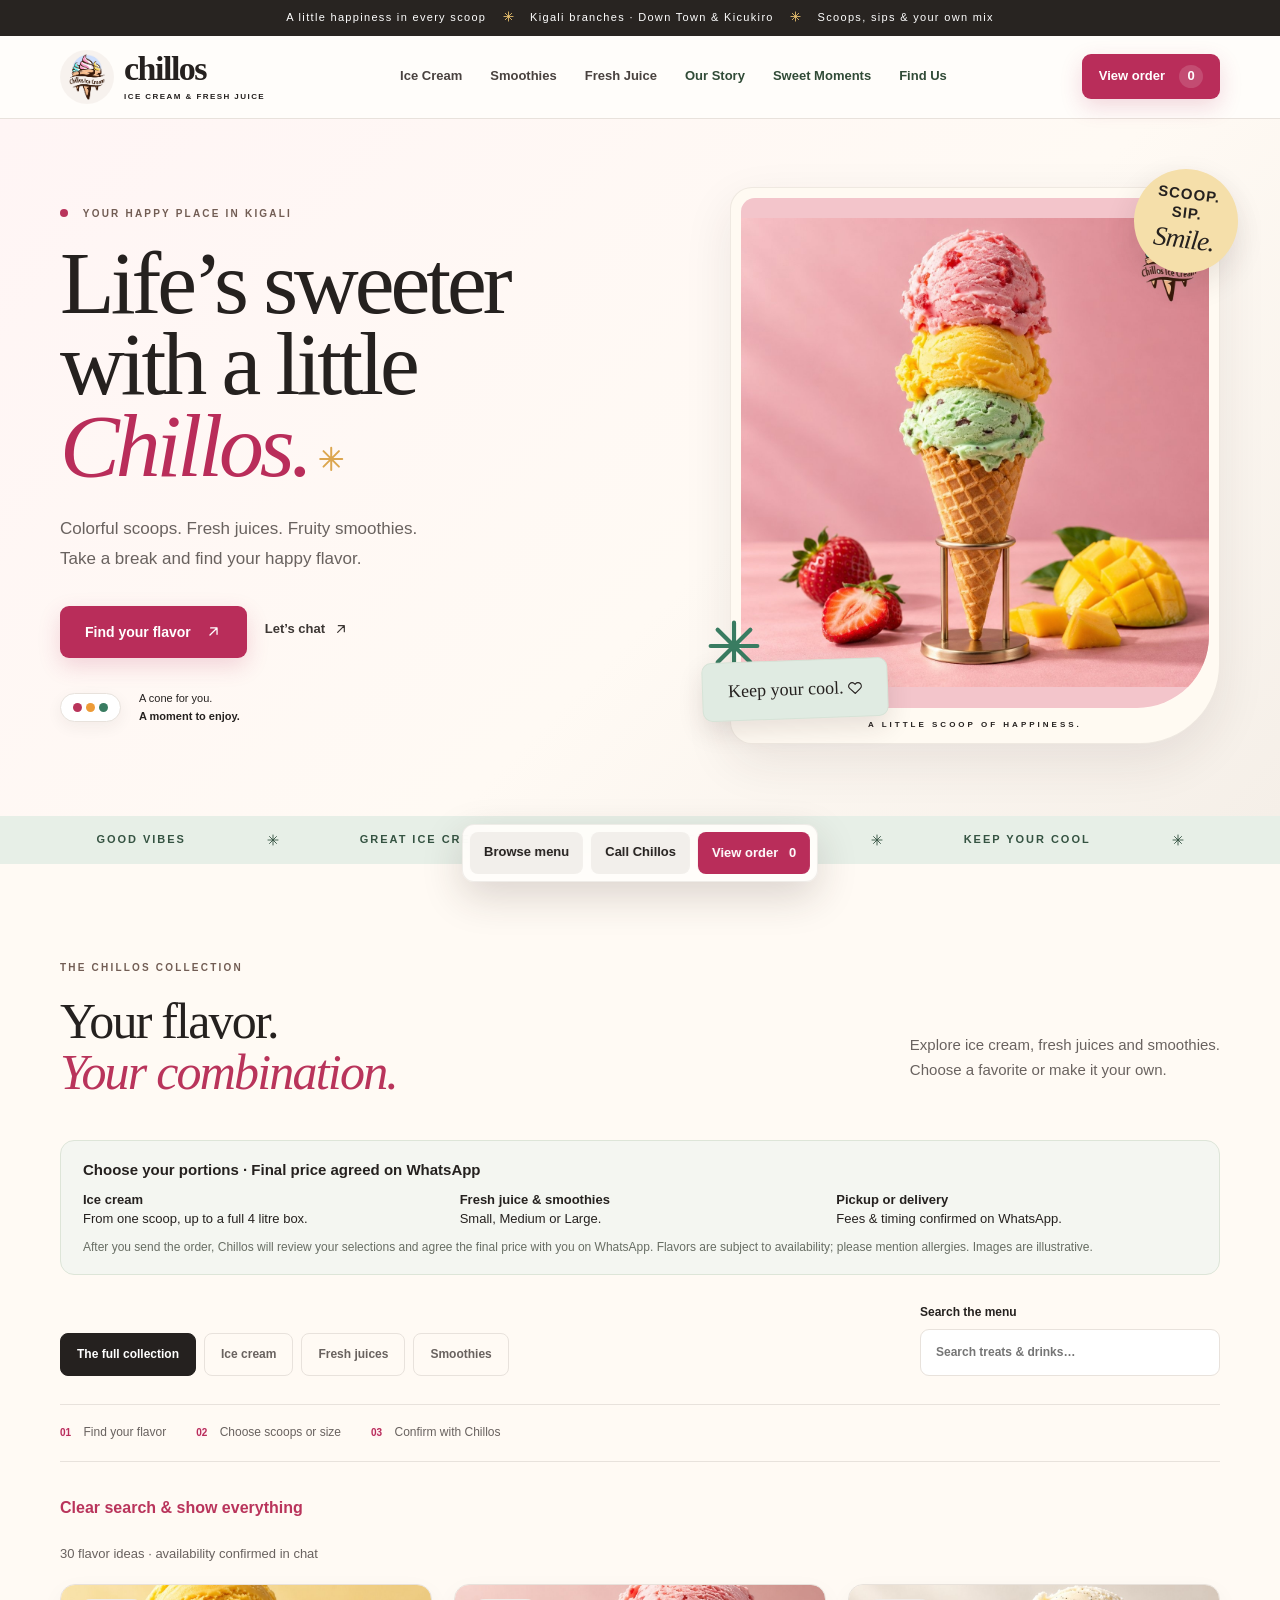
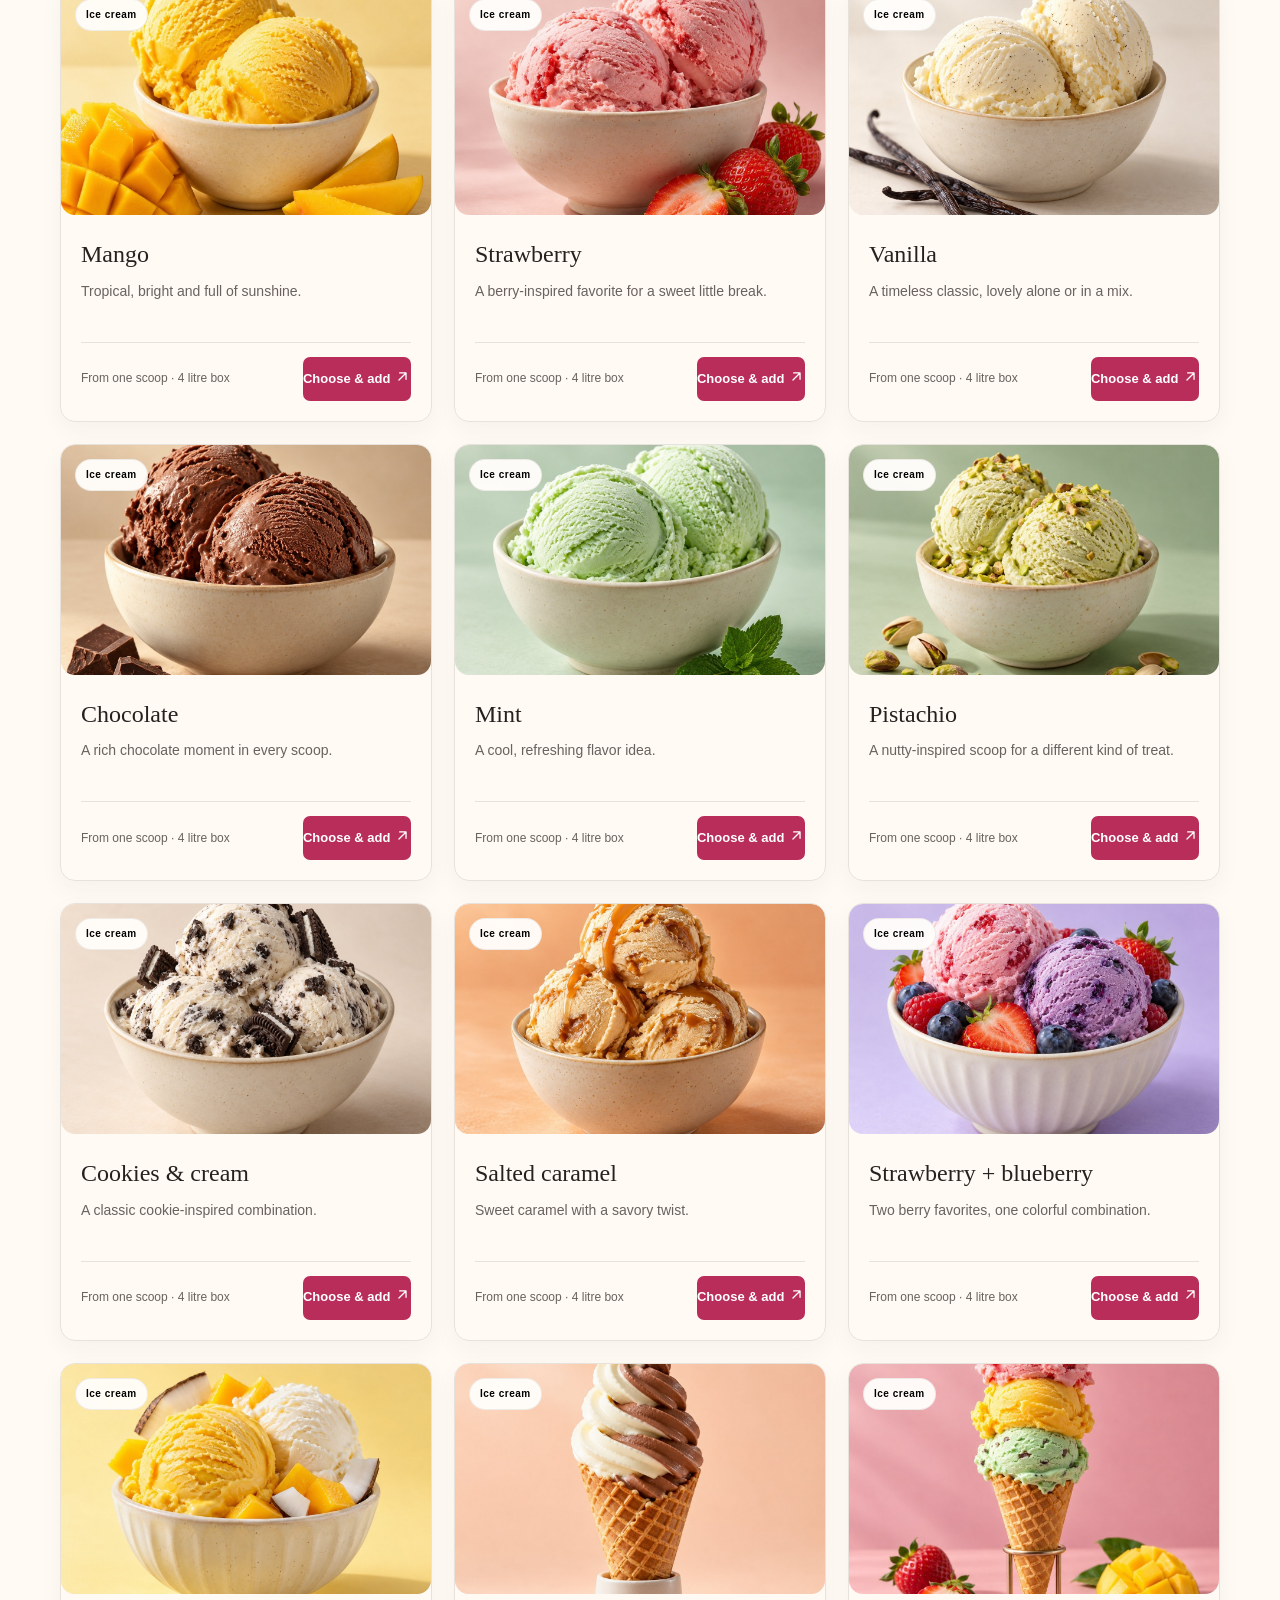
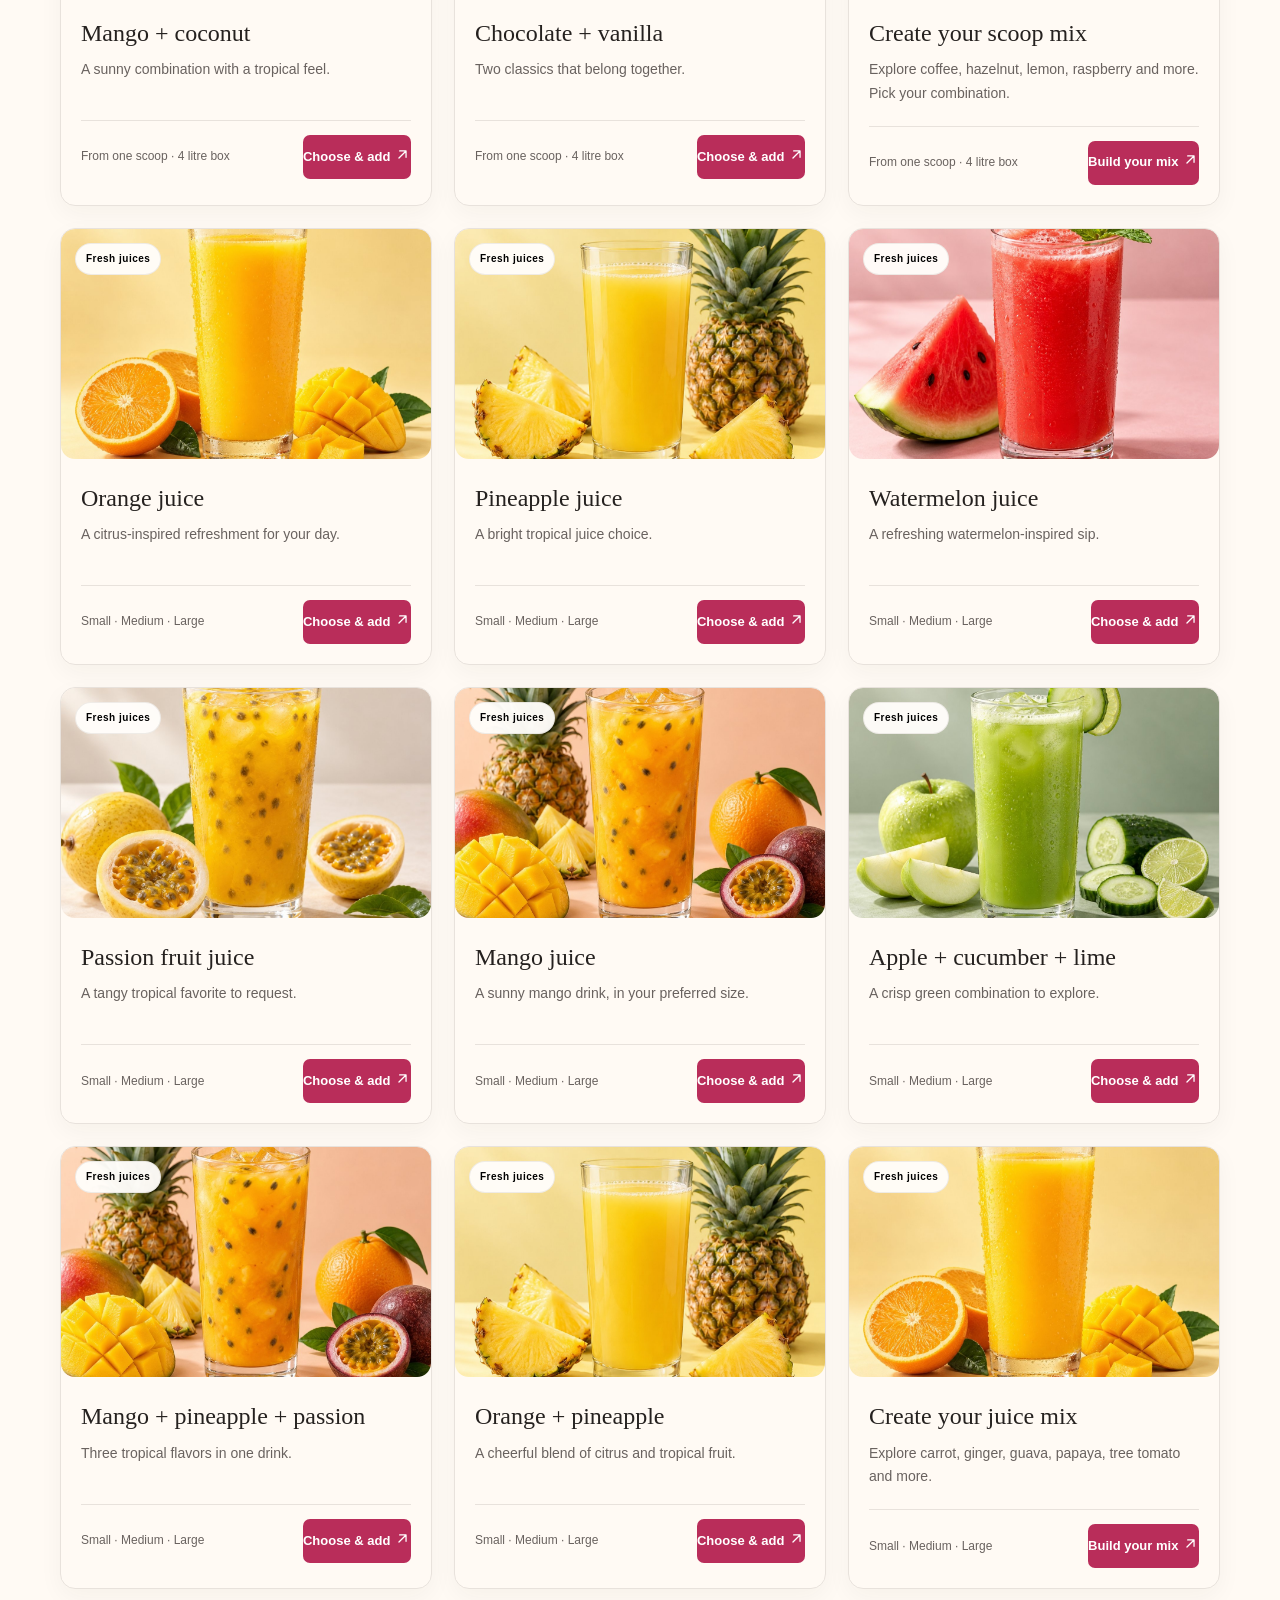
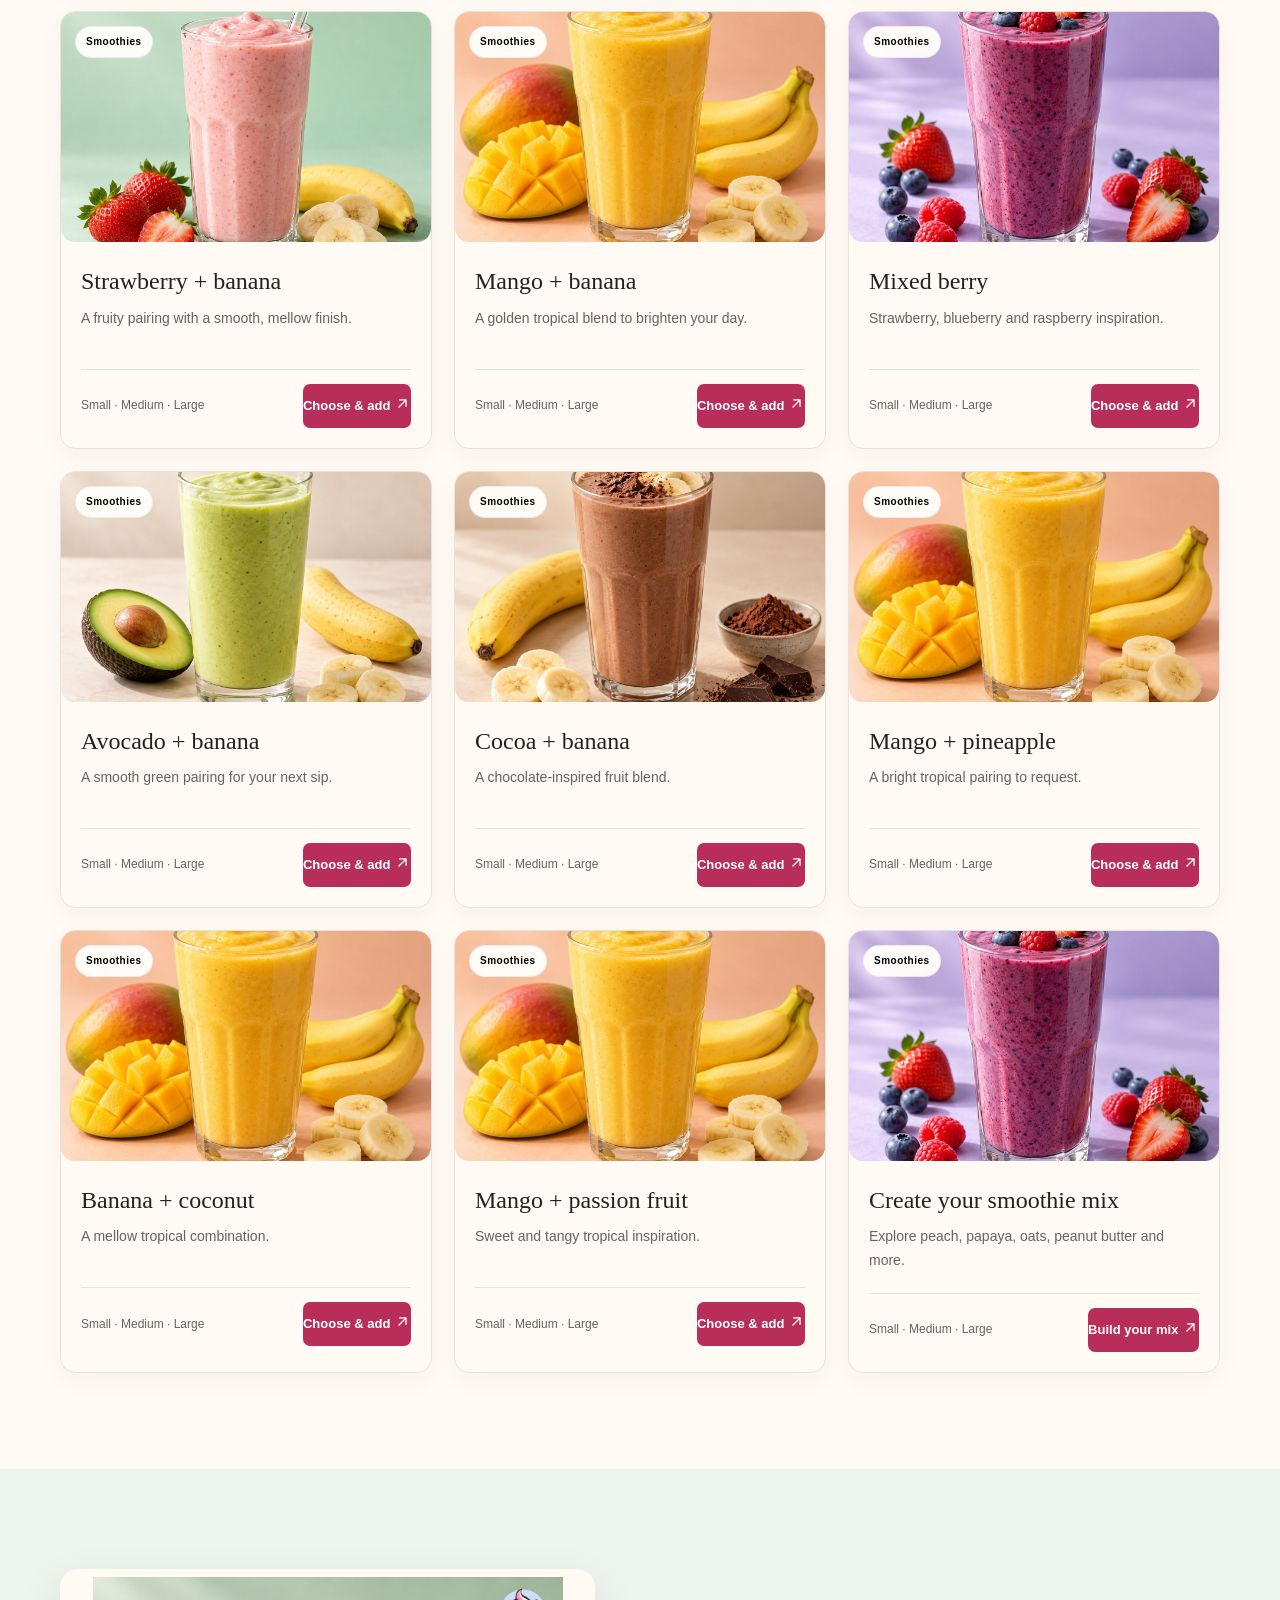
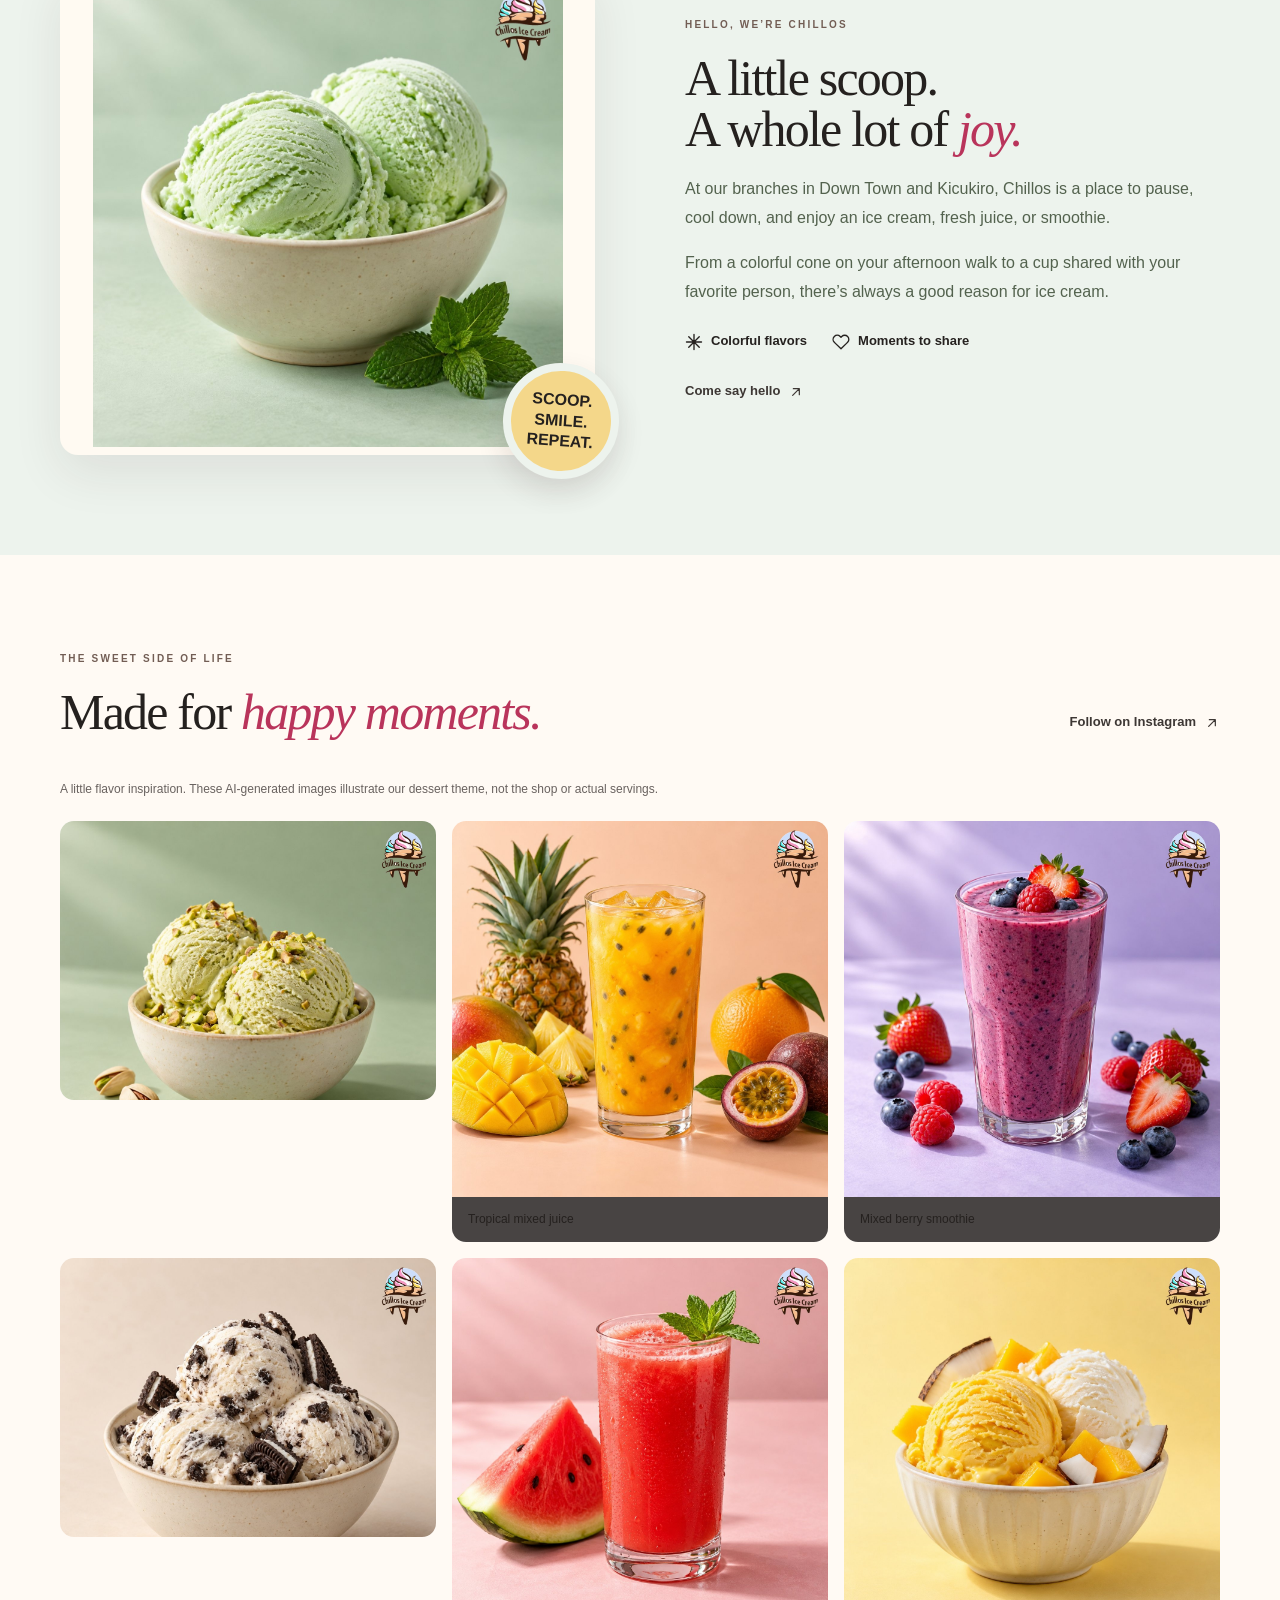
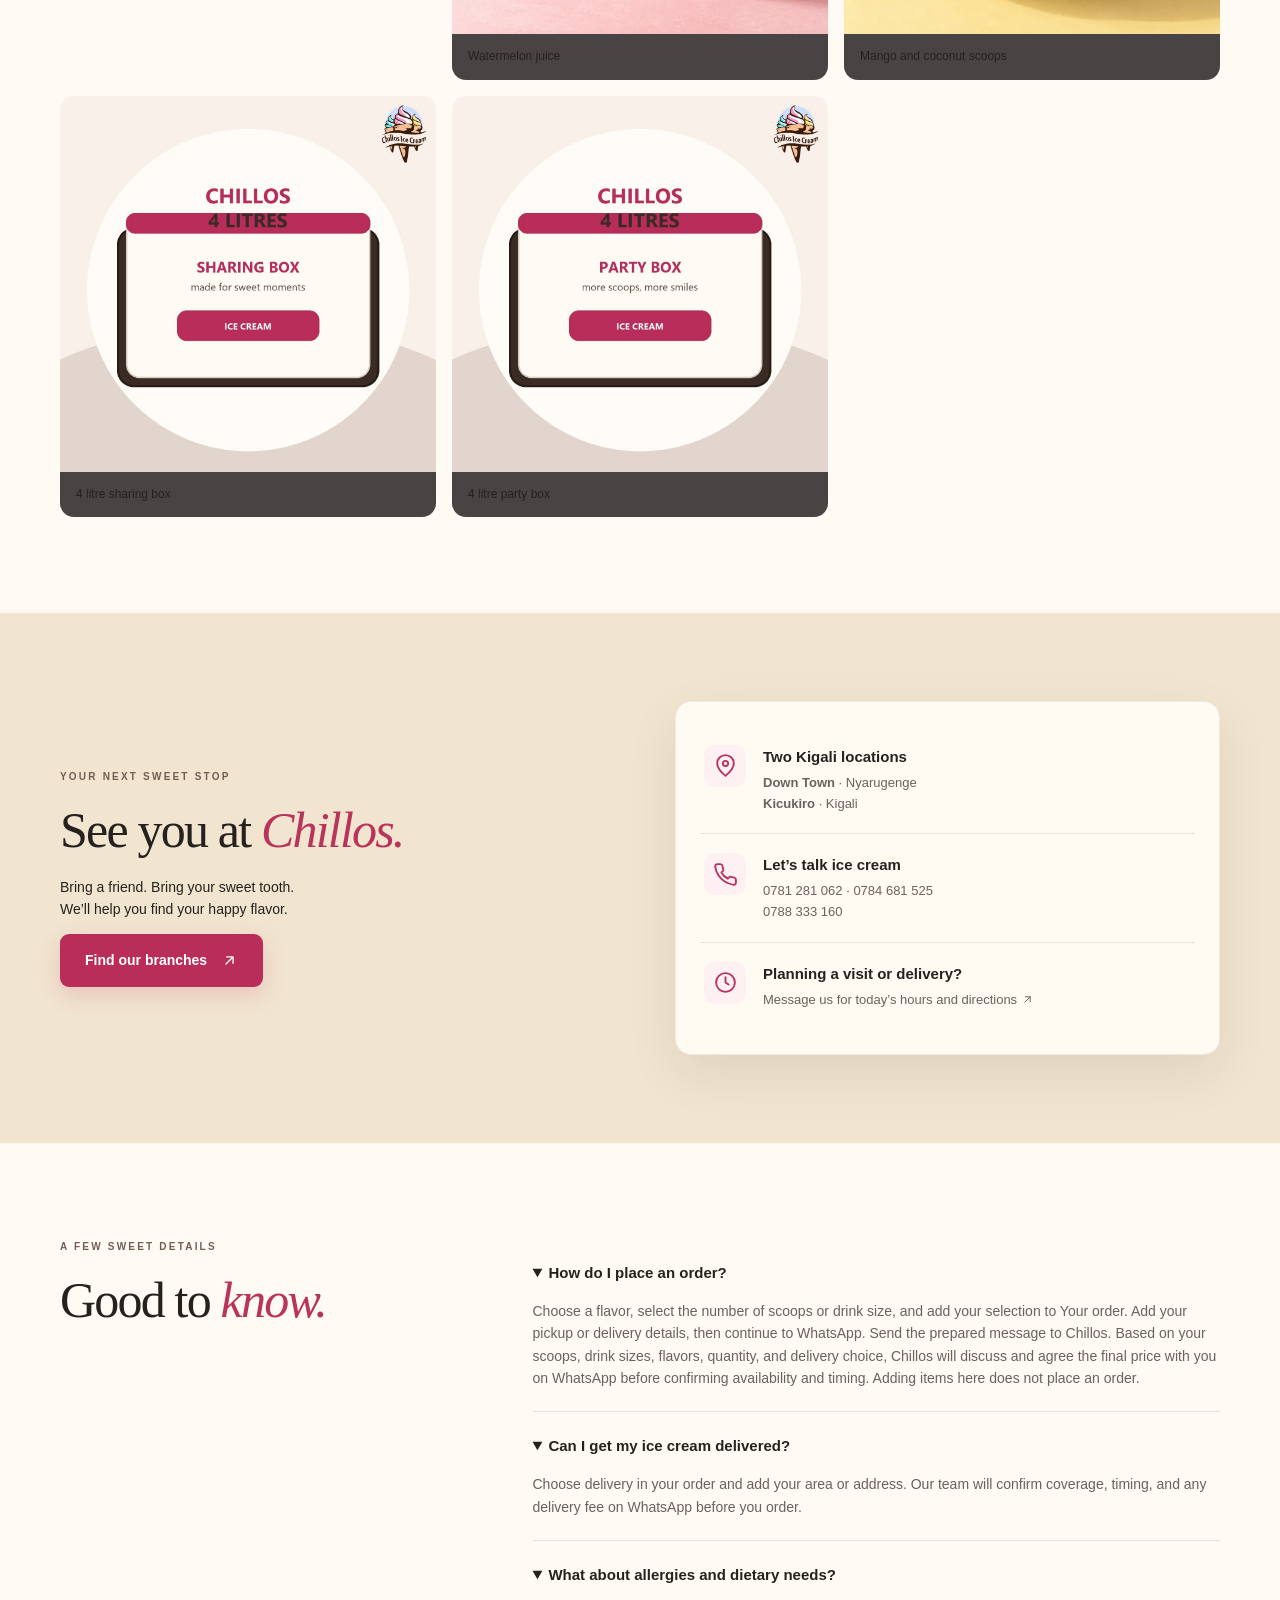
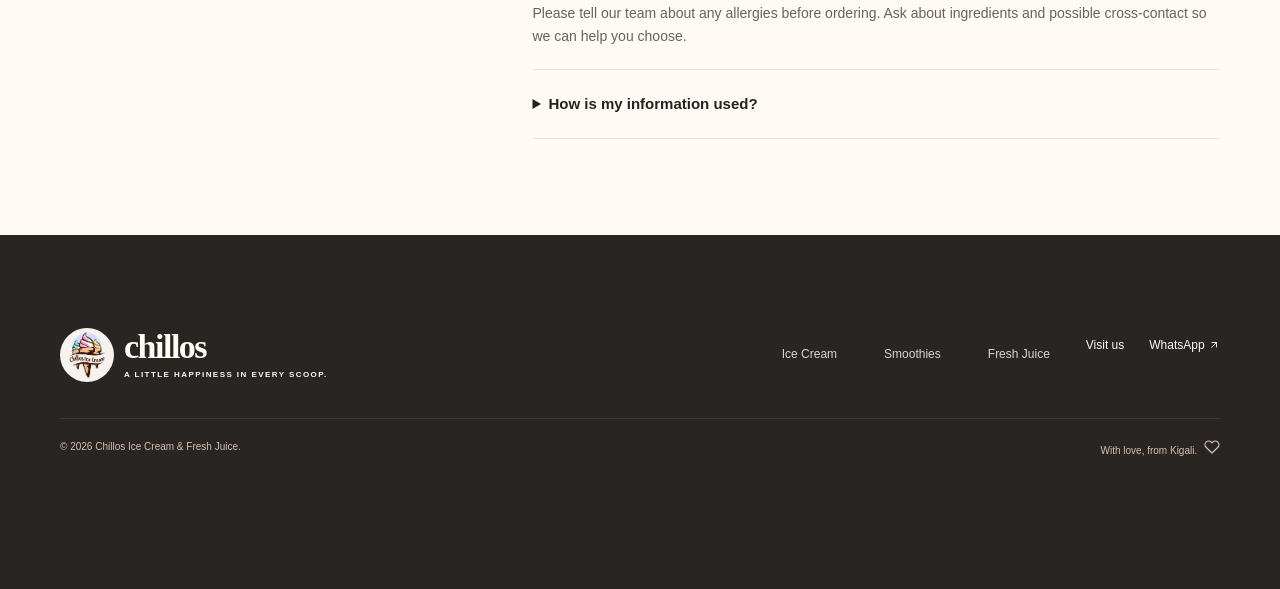
==== commit 15ccfc39: "Add both Chillos branches Clarify that Chillos serves customers at both the Down Town and Kicukiro b" ====
--- a/index.html
+++ b/index.html
@@ -6,7 +6,7 @@
 <meta property="og:title" content="Chillos Ice Cream & Fresh Juice | Kigali"><meta property="og:description" content="Explore ice cream, fresh juices, and smoothies. Request your order on WhatsApp."><meta property="og:type" content="website"><meta property="og:image" content="assets/generated/hero.jpg?v=20261028-3"><meta name="theme-color" content="#ffedf0">
 <meta http-equiv="Cache-Control" content="no-cache, no-store, must-revalidate">
 <title>Chillos Ice Cream & Fresh Juice | A little happiness in Kigali</title>
-<meta name="description" content="Keep your cool with Chillos Ice Cream in Kigali Down Town. Explore flavors, build your order, and confirm pickup or delivery on WhatsApp.">
+<meta name="description" content="Keep your cool with Chillos Ice Cream at our Down Town and Kicukiro branches. Explore flavors, build your order, and confirm pickup or delivery on WhatsApp.">
 <link rel="icon" href="assets/package-logo.png">
 <link rel="stylesheet" href="styles.css?v=20261028-1">
 <script src="catalog.js?v=20261028-1" defer></script>
@@ -25,7 +25,7 @@
 <symbol id="icon-clock" viewBox="0 0 24 24"><circle cx="12" cy="12" r="9"/><path d="M12 7v5l3 2"/></symbol>
 </defs></svg>
 <a class="skip" href="#main">Skip to content</a>
-<div class="announcement">A little happiness in every scoop <svg class="icon" aria-hidden="true"><use href="#icon-spark"/></svg> Kigali, Down Town <svg class="icon" aria-hidden="true"><use href="#icon-spark"/></svg> Scoops, sips & your own mix</div>
+<div class="announcement">A little happiness in every scoop <svg class="icon" aria-hidden="true"><use href="#icon-spark"/></svg> Kigali branches · Down Town &amp; Kicukiro <svg class="icon" aria-hidden="true"><use href="#icon-spark"/></svg> Scoops, sips & your own mix</div>
 <header class="header"><div class="wrap nav-bar">
 <a class="brand" href="#" aria-label="Chillos home"><img src="assets/package-logo.png" alt="Chillos Ice Cream" width="64" height="64"><span>chillos<span class="brand-small">ICE CREAM & FRESH JUICE</span></span></a>
 <button class="menu-toggle" aria-expanded="false" aria-controls="navigation" aria-label="Open navigation"><svg class="icon" aria-hidden="true"><use href="#icon-menu"/></svg></button>
@@ -36,9 +36,9 @@
 <section class="hero"><div class="wrap hero-grid"><div class="hero-copy"><p class="eyebrow"><span class="dot"></span> YOUR HAPPY PLACE IN KIGALI</p><h1>Life’s sweeter<br>with a little<br><em>Chillos.</em><svg class="spark icon" aria-hidden="true"><use href="#icon-spark"/></svg></h1><p class="intro">Colorful scoops. Fresh juices. Fruity smoothies.<br>Take a break and find your happy flavor.</p><div class="actions"><a class="button" href="#menu">Find your flavor <svg class="icon" aria-hidden="true"><use href="#icon-arrow"/></svg></a><a class="text-link" href="https://wa.me/250781281062" target="_blank" rel="noopener">Let’s chat <svg class="icon" aria-hidden="true"><use href="#icon-arrow"/></svg></a></div><div class="hero-foot"><span class="mini-scoops" aria-hidden="true"><i></i><i></i><i></i></span><p>A cone for you.<br><strong>A moment to enjoy.</strong></p></div></div><div class="hero-visual"><div class="photo-frame"><img src="assets/generated/hero.jpg?v=20261028-3" alt="Illustration of a cone with strawberry, mango, and mint ice cream" fetchpriority="high"><span class="photo-label">A LITTLE SCOOP OF HAPPINESS.</span></div><div class="hero-seal">SCOOP.<br>SIP.<br><em>Smile.</em></div><svg class="visual-star icon" aria-hidden="true"><use href="#icon-spark"/></svg><div class="floating-note">Keep your cool. <svg class="icon" aria-hidden="true"><use href="#icon-heart"/></svg></div></div></div></section>
 <div class="flavor-ribbon" aria-hidden="true"><span>GOOD VIBES</span><svg class="icon"><use href="#icon-spark"/></svg><span>GREAT ICE CREAM</span><svg class="icon"><use href="#icon-spark"/></svg><span>SWEET MOMENTS</span><svg class="icon"><use href="#icon-spark"/></svg><span>KEEP YOUR COOL</span><svg class="icon"><use href="#icon-spark"/></svg></div>
 <section class="section menu-section" id="menu"><div class="wrap"><div class="section-heading"><div><p class="eyebrow">THE CHILLOS COLLECTION</p><h2>Your flavor.<br><em>Your combination.</em></h2></div><p>Explore ice cream, fresh juices and smoothies.<br>Choose a favorite or make it your own.</p></div><aside class="ordering-guide" aria-label="Before you order"><h3>Choose your portions · Final price agreed on WhatsApp</h3><div><p><strong>Ice cream</strong><br>From one scoop, up to a full 4 litre box.</p><p><strong>Fresh juice & smoothies</strong><br>Small, Medium or Large.</p><p><strong>Pickup or delivery</strong><br>Fees &amp; timing confirmed on WhatsApp.</p></div><p>After you send the order, Chillos will review your selections and agree the final price with you on WhatsApp. Flavors are subject to availability; please mention allergies. Images are illustrative.</p></aside><div class="menu-tools"><div class="filters" role="group" aria-label="Filter menu"><button class="filter active" data-filter="all" aria-pressed="true">The full collection</button><button class="filter" data-filter="ice" aria-pressed="false">Ice cream</button><button class="filter" data-filter="juices" aria-pressed="false">Fresh juices</button><button class="filter" data-filter="smoothies" aria-pressed="false">Smoothies</button></div><label class="search"><span>Search the menu</span><input id="search" type="search" placeholder="Search treats & drinks…"></label></div><div class="menu-explainer"><span><b>01</b> Find your flavor</span><span><b>02</b> Choose scoops or size</span><span><b>03</b> Confirm with Chillos</span></div><button id="reset-menu" class="text-button" type="button">Clear search & show everything</button><p id="result-count" class="result-count" role="status"></p><div class="product-grid" id="products"></div><p id="no-results" hidden>No matching treats or drinks. Try another search or choose The full collection.</p><noscript><p>Explore ice cream, fresh juices, and smoothies. <a href="https://wa.me/250781281062">Message us on WhatsApp to order.</a></p></noscript></div></section>
-<section class="story-section" id="story"><div class="wrap story-grid"><div class="story-image"><img src="assets/generated/mint.jpg?v=20261028-3" alt="Illustration of mint ice cream with fresh mint" loading="lazy"><span class="story-seal">SCOOP.<br>SMILE.<br>REPEAT.</span></div><div class="story-copy"><p class="eyebrow">HELLO, WE’RE CHILLOS</p><h2>A little scoop.<br>A whole lot of <em>joy.</em></h2><p>Right here in Kigali Down Town, Chillos is a place to pause, cool down, and enjoy an ice cream, fresh juice, or smoothie.</p><p>From a colorful cone on your afternoon walk to a cup shared with your favorite person, there’s always a good reason for ice cream.</p><div class="story-points"><span><svg class="icon" aria-hidden="true"><use href="#icon-spark"/></svg> Colorful flavors</span><span><svg class="icon" aria-hidden="true"><use href="#icon-heart"/></svg> Moments to share</span></div><a class="text-link" href="#visit">Come say hello <svg class="icon" aria-hidden="true"><use href="#icon-arrow"/></svg></a></div></div></section>
+<section class="story-section" id="story"><div class="wrap story-grid"><div class="story-image"><img src="assets/generated/mint.jpg?v=20261028-3" alt="Illustration of mint ice cream with fresh mint" loading="lazy"><span class="story-seal">SCOOP.<br>SMILE.<br>REPEAT.</span></div><div class="story-copy"><p class="eyebrow">HELLO, WE’RE CHILLOS</p><h2>A little scoop.<br>A whole lot of <em>joy.</em></h2><p>At our branches in Down Town and Kicukiro, Chillos is a place to pause, cool down, and enjoy an ice cream, fresh juice, or smoothie.</p><p>From a colorful cone on your afternoon walk to a cup shared with your favorite person, there’s always a good reason for ice cream.</p><div class="story-points"><span><svg class="icon" aria-hidden="true"><use href="#icon-spark"/></svg> Colorful flavors</span><span><svg class="icon" aria-hidden="true"><use href="#icon-heart"/></svg> Moments to share</span></div><a class="text-link" href="#visit">Come say hello <svg class="icon" aria-hidden="true"><use href="#icon-arrow"/></svg></a></div></div></section>
 <section class="section" id="moments"><div class="wrap"><div class="section-heading"><div><p class="eyebrow">THE SWEET SIDE OF LIFE</p><h2>Made for <em>happy moments.</em></h2></div><a class="text-link" href="https://www.instagram.com/chillos.ice.cream/" target="_blank" rel="noopener">Follow on Instagram <svg class="icon" aria-hidden="true"><use href="#icon-arrow"/></svg></a></div><p class="gallery-note">A little flavor inspiration. These AI-generated images illustrate our dessert theme, not the shop or actual servings.</p><div class="gallery"><button data-gallery="assets/generated/pistachio.jpg" aria-label="View Pistachio ice cream"><img src="assets/generated/pistachio.jpg" alt="Pistachio ice cream inspiration" loading="lazy"><span>Pistachio ice cream</span></button><button data-gallery="assets/generated/tropical-juice.jpg" aria-label="View Tropical mixed juice"><img src="assets/generated/tropical-juice.jpg" alt="Tropical mixed juice inspiration" loading="lazy"><span>Tropical mixed juice</span></button><button data-gallery="assets/generated/berry-smoothie.jpg" aria-label="View Mixed berry smoothie"><img src="assets/generated/berry-smoothie.jpg" alt="Mixed berry smoothie inspiration" loading="lazy"><span>Mixed berry smoothie</span></button><button data-gallery="assets/generated/cookies-cream.jpg" aria-label="View Cookies and cream ice cream"><img src="assets/generated/cookies-cream.jpg" alt="Cookies and cream ice cream inspiration" loading="lazy"><span>Cookies and cream ice cream</span></button><button data-gallery="assets/generated/watermelon-juice.jpg" aria-label="View Watermelon juice"><img src="assets/generated/watermelon-juice.jpg" alt="Watermelon juice inspiration" loading="lazy"><span>Watermelon juice</span></button><button data-gallery="assets/generated/tropical-mix.jpg" aria-label="View Mango and coconut scoops"><img src="assets/generated/tropical-mix.jpg" alt="Mango and coconut scoops inspiration" loading="lazy"><span>Mango and coconut scoops</span></button><button data-gallery="assets/generated/four-litre-box.jpg" aria-label="View the 4 litre ice cream box"><img src="assets/generated/four-litre-box.jpg" alt="Four litre Chillos ice cream box inspiration" loading="lazy"><span>4 litre sharing box</span></button><button data-gallery="assets/generated/four-litre-party.jpg" aria-label="View the 4 litre party box"><img src="assets/generated/four-litre-party.jpg" alt="Four litre Chillos ice cream party box inspiration" loading="lazy"><span>4 litre party box</span></button></div></div></section>
-<section class="visit-section" id="visit"><div class="wrap visit-grid"><div><p class="eyebrow">YOUR NEXT SWEET STOP</p><h2>See you at <em>Chillos.</em></h2><p>Bring a friend. Bring your sweet tooth.<br>We’ll help you find your happy flavor.</p><a class="button" href="https://www.google.com/maps/search/?api=1&query=Chillos+Ice+Cream+Kigali+Nyarugenge" target="_blank" rel="noopener">Find us on Maps <svg class="icon" aria-hidden="true"><use href="#icon-arrow"/></svg></a></div><div class="contact-card"><div><span class="contact-icon"><svg class="icon" aria-hidden="true"><use href="#icon-map"/></svg></span><div><h3>In the heart of Kigali</h3><p>Down Town, Nyarugenge<br>Kigali, Rwanda</p></div></div><div><span class="contact-icon"><svg class="icon" aria-hidden="true"><use href="#icon-phone"/></svg></span><div><h3>Let’s talk ice cream</h3><p><a href="tel:+250781281062">0781 281 062</a> · <a href="tel:+250784681525">0784 681 525</a><br><a href="tel:+250788333160">0788 333 160</a></p></div></div><div><span class="contact-icon"><svg class="icon" aria-hidden="true"><use href="#icon-clock"/></svg></span><div><h3>Planning a visit or delivery?</h3><p><a href="https://wa.me/250781281062?text=Hi%20Chillos!%20What%20are%20your%20opening%20hours%20today%3F" target="_blank" rel="noopener">Message us for today’s hours and directions <svg class="icon" aria-hidden="true"><use href="#icon-arrow"/></svg></a></p></div></div></div></div></section>
+<section class="visit-section" id="visit"><div class="wrap visit-grid"><div><p class="eyebrow">YOUR NEXT SWEET STOP</p><h2>See you at <em>Chillos.</em></h2><p>Bring a friend. Bring your sweet tooth.<br>We’ll help you find your happy flavor.</p><a class="button" href="https://www.google.com/maps/search/?api=1&query=Chillos+Ice+Cream+Kigali" target="_blank" rel="noopener">Find our branches <svg class="icon" aria-hidden="true"><use href="#icon-arrow"/></svg></a></div><div class="contact-card"><div><span class="contact-icon"><svg class="icon" aria-hidden="true"><use href="#icon-map"/></svg></span><div><h3>Two Kigali locations</h3><p><strong>Down Town</strong> · Nyarugenge<br><strong>Kicukiro</strong> · Kigali</p></div></div><div><span class="contact-icon"><svg class="icon" aria-hidden="true"><use href="#icon-phone"/></svg></span><div><h3>Let’s talk ice cream</h3><p><a href="tel:+250781281062">0781 281 062</a> · <a href="tel:+250784681525">0784 681 525</a><br><a href="tel:+250788333160">0788 333 160</a></p></div></div><div><span class="contact-icon"><svg class="icon" aria-hidden="true"><use href="#icon-clock"/></svg></span><div><h3>Planning a visit or delivery?</h3><p><a href="https://wa.me/250781281062?text=Hi%20Chillos!%20What%20are%20your%20opening%20hours%20today%3F" target="_blank" rel="noopener">Message us for today’s hours and directions <svg class="icon" aria-hidden="true"><use href="#icon-arrow"/></svg></a></p></div></div></div></div></section>
 <section class="section faq-section"><div class="wrap faq-grid"><div><p class="eyebrow">A FEW SWEET DETAILS</p><h2>Good to <em>know.</em></h2></div><div><details open><summary>How do I place an order?</summary><p>Choose a flavor, select the number of scoops or drink size, and add your selection to Your order. Add your pickup or delivery details, then continue to WhatsApp. Send the prepared message to Chillos. Based on your scoops, drink sizes, flavors, quantity, and delivery choice, Chillos will discuss and agree the final price with you on WhatsApp before confirming availability and timing. Adding items here does not place an order.</p></details><details open><summary>Can I get my ice cream delivered?</summary><p>Choose delivery in your order and add your area or address. Our team will confirm coverage, timing, and any delivery fee on WhatsApp before you order.</p></details><details open><summary>What about allergies and dietary needs?</summary><p>Please tell our team about any allergies before ordering. Ask about ingredients and possible cross-contact so we can help you choose.</p></details><details><summary>How is my information used?</summary><p>Your basket is saved in this browser until you remove its items or clear site data. This static website does not save customer details to a server. Your name, phone, address, and notes are passed to WhatsApp when you continue and are sent to Chillos when you send the message. Ask Chillos on 0781 281 062 about its message retention or deletion practices. WhatsApp’s privacy terms also apply.</p></details></div></div></section>
 </main>
 <footer><div class="wrap footer-top"><a class="brand" href="#"><img src="assets/package-logo.png" width="64" height="64" alt=""><span>chillos<span class="brand-small">A LITTLE HAPPINESS IN EVERY SCOOP.</span></span></a><div><a class="nav-category" href="#menu" data-category="ice">Ice Cream</a><a class="nav-category" href="#menu" data-category="smoothies">Smoothies</a><a class="nav-category" href="#menu" data-category="juices">Fresh Juice</a><a href="#visit">Visit us</a><a href="https://wa.me/250781281062" target="_blank" rel="noopener">WhatsApp <svg class="icon" aria-hidden="true"><use href="#icon-arrow"/></svg></a></div></div><div class="wrap footer-bottom"><span>© <span id="year">2026</span> Chillos Ice Cream & Fresh Juice.</span><span>With love, from Kigali. <svg class="icon" aria-hidden="true"><use href="#icon-heart"/></svg></span></div></footer>
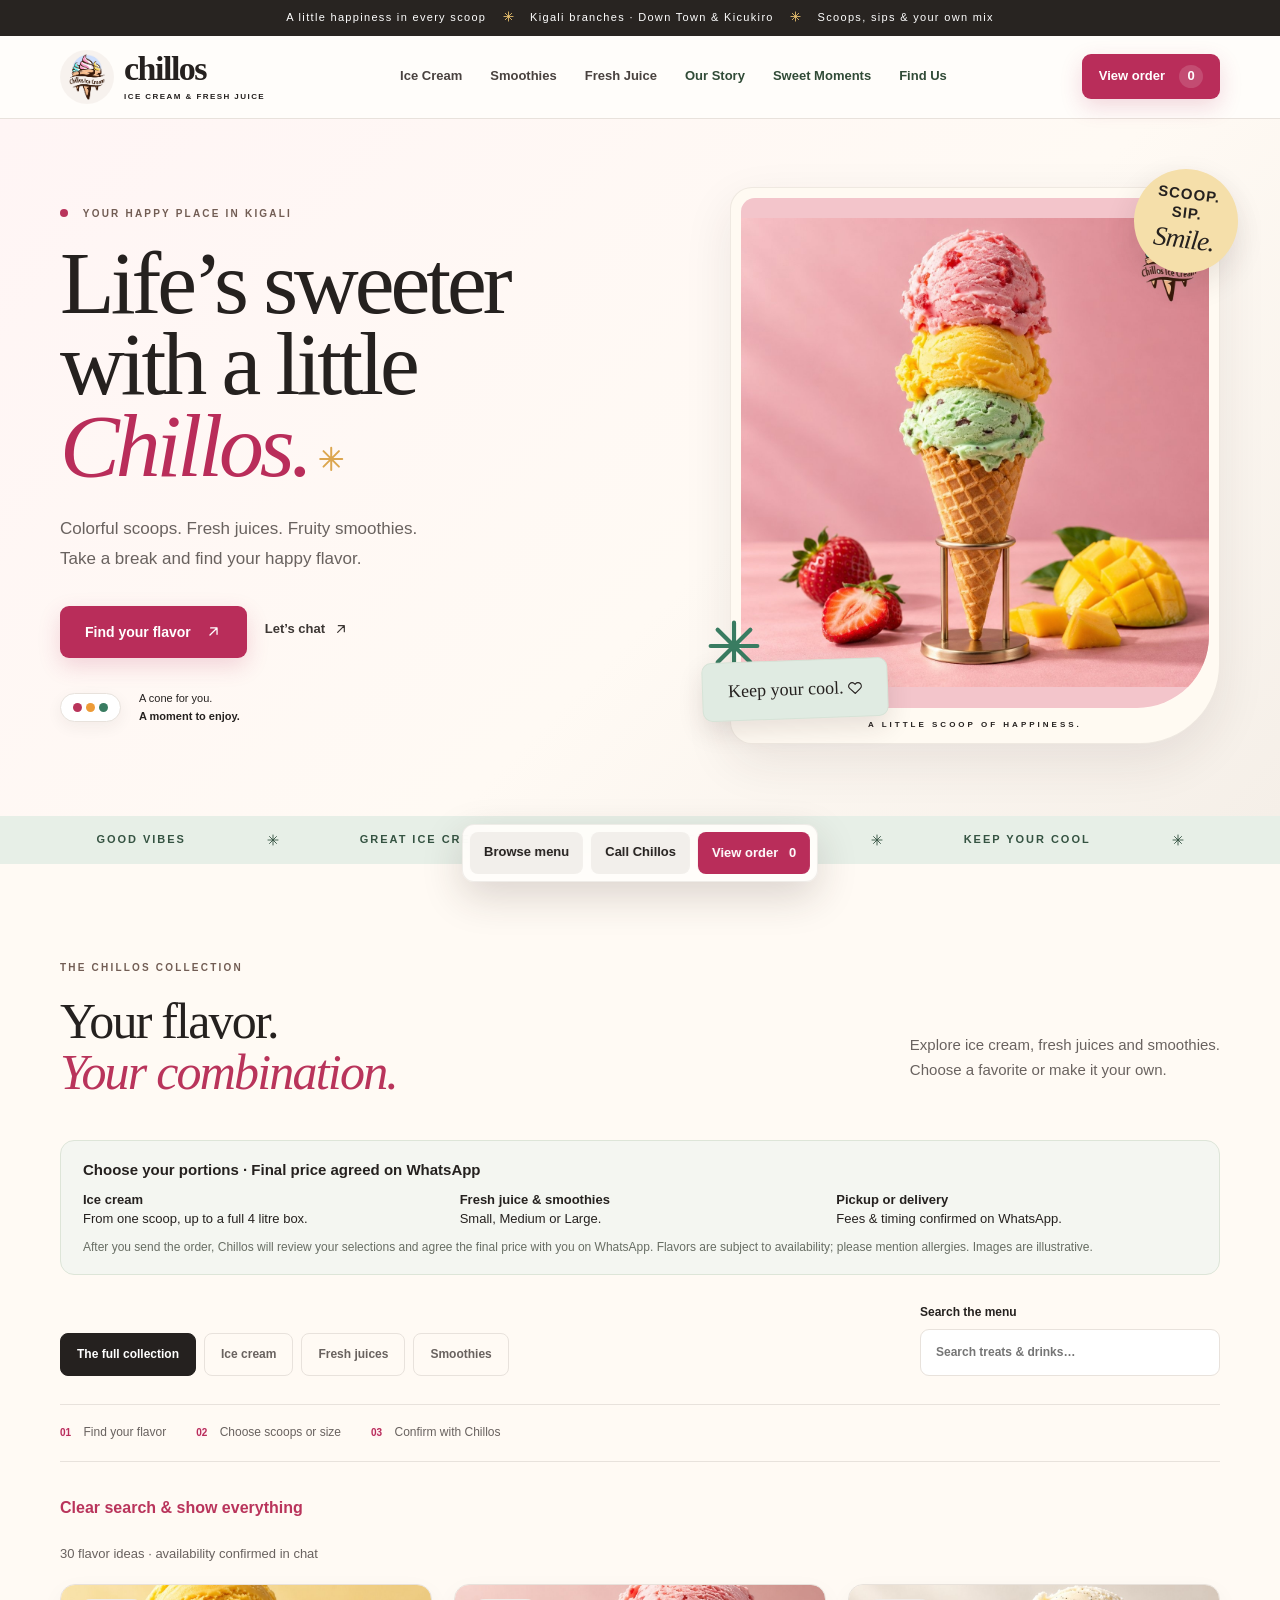
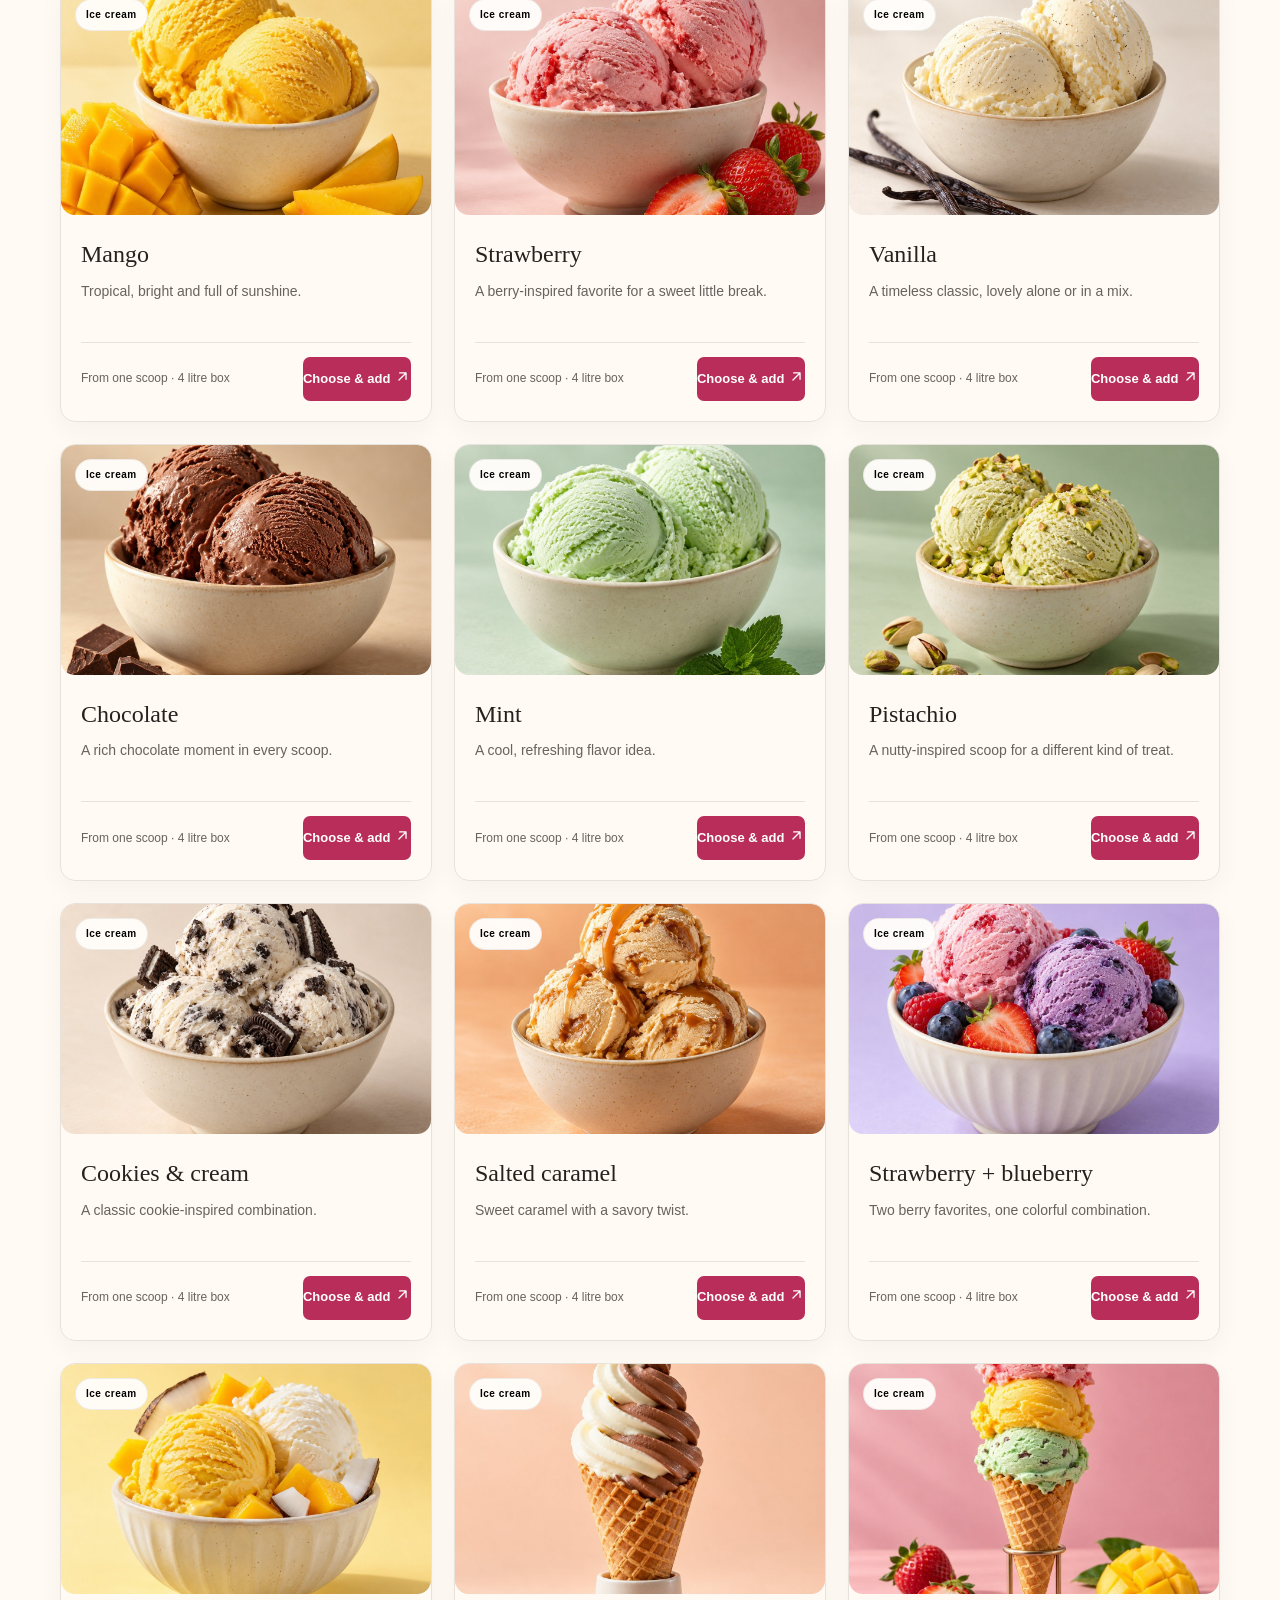
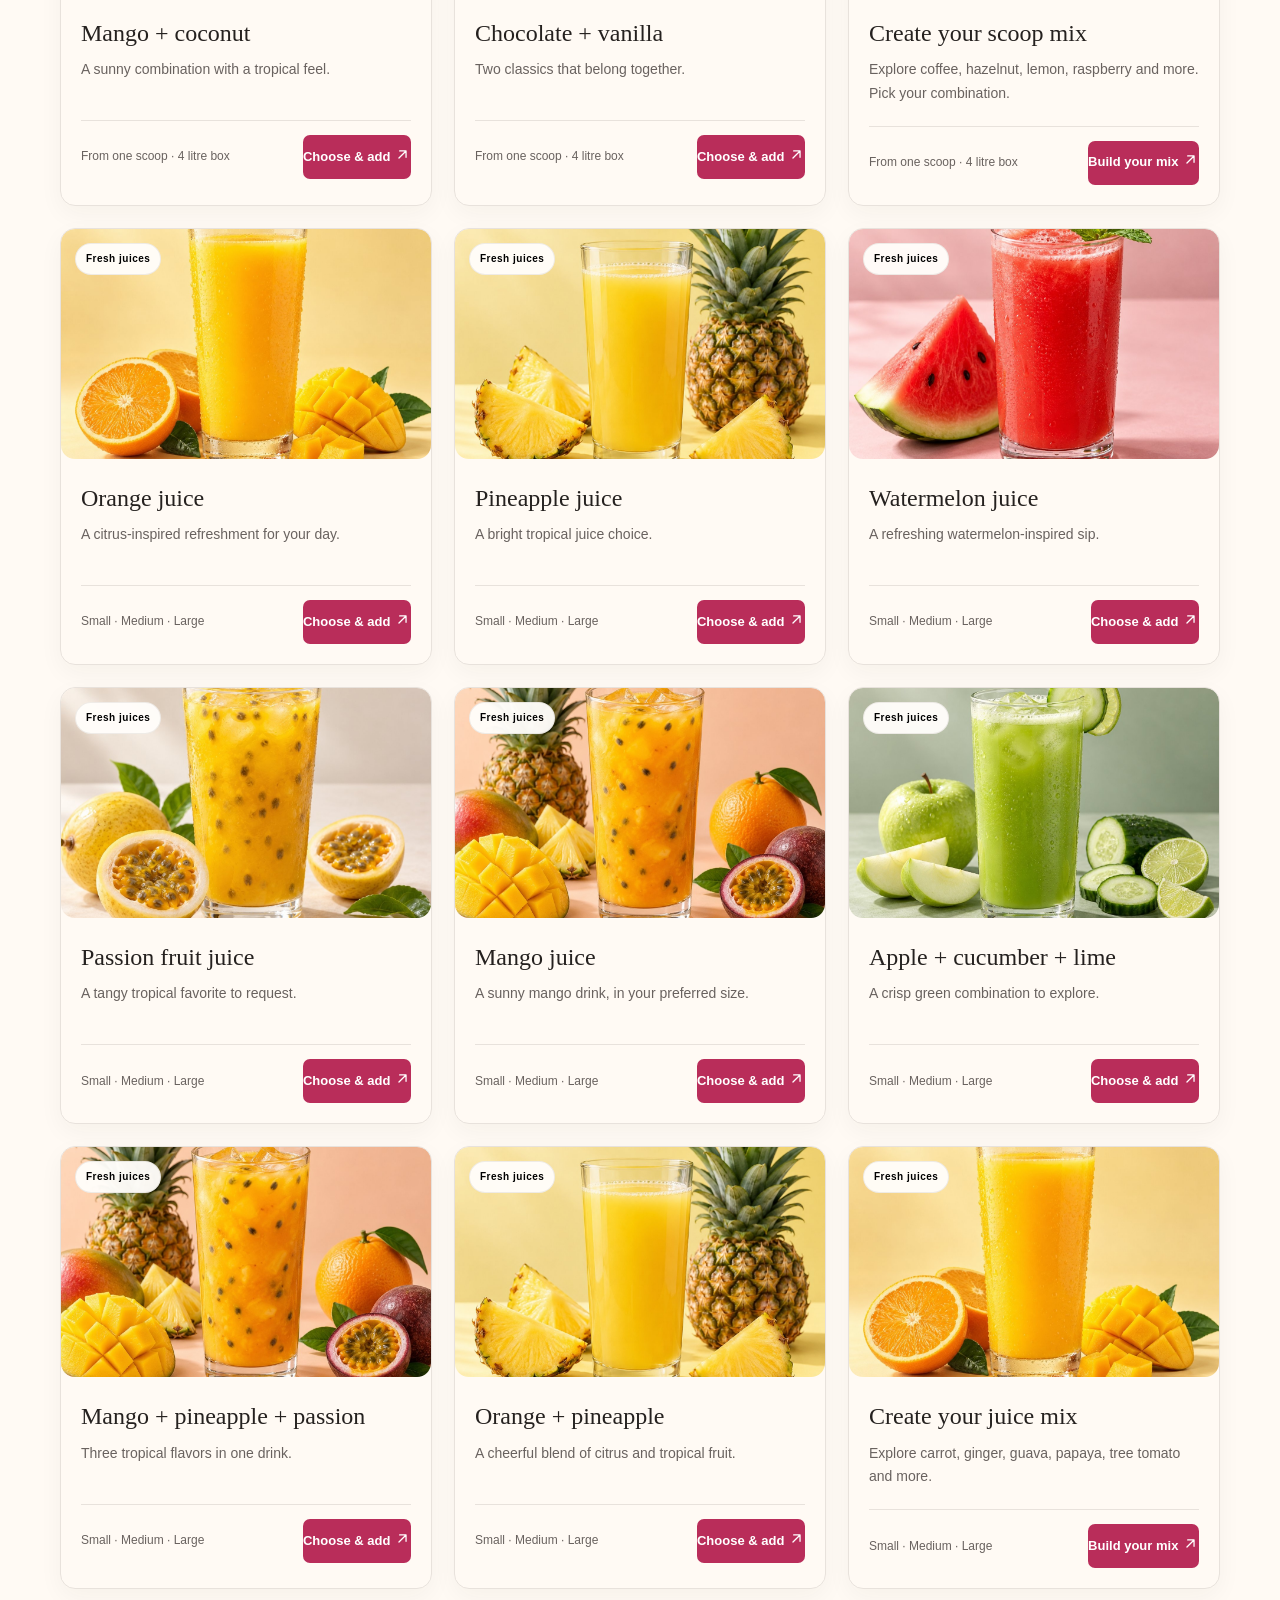
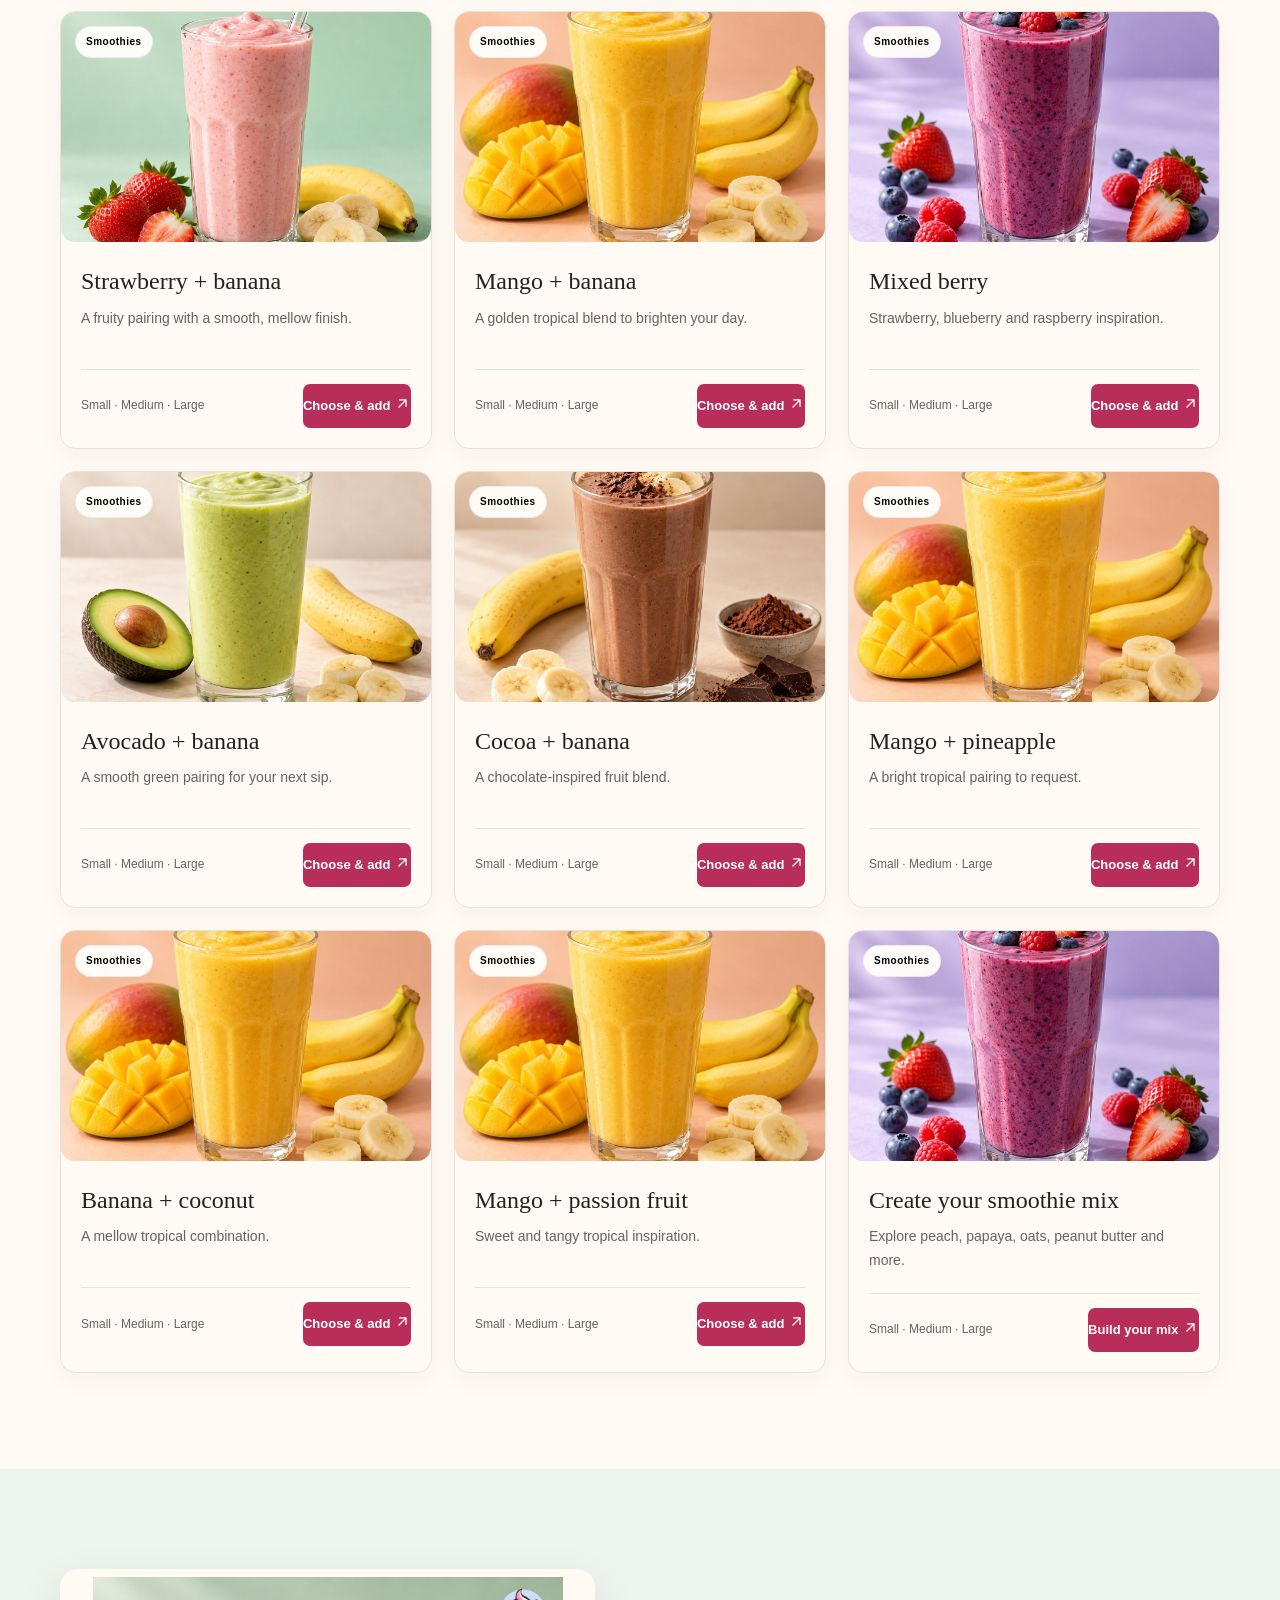
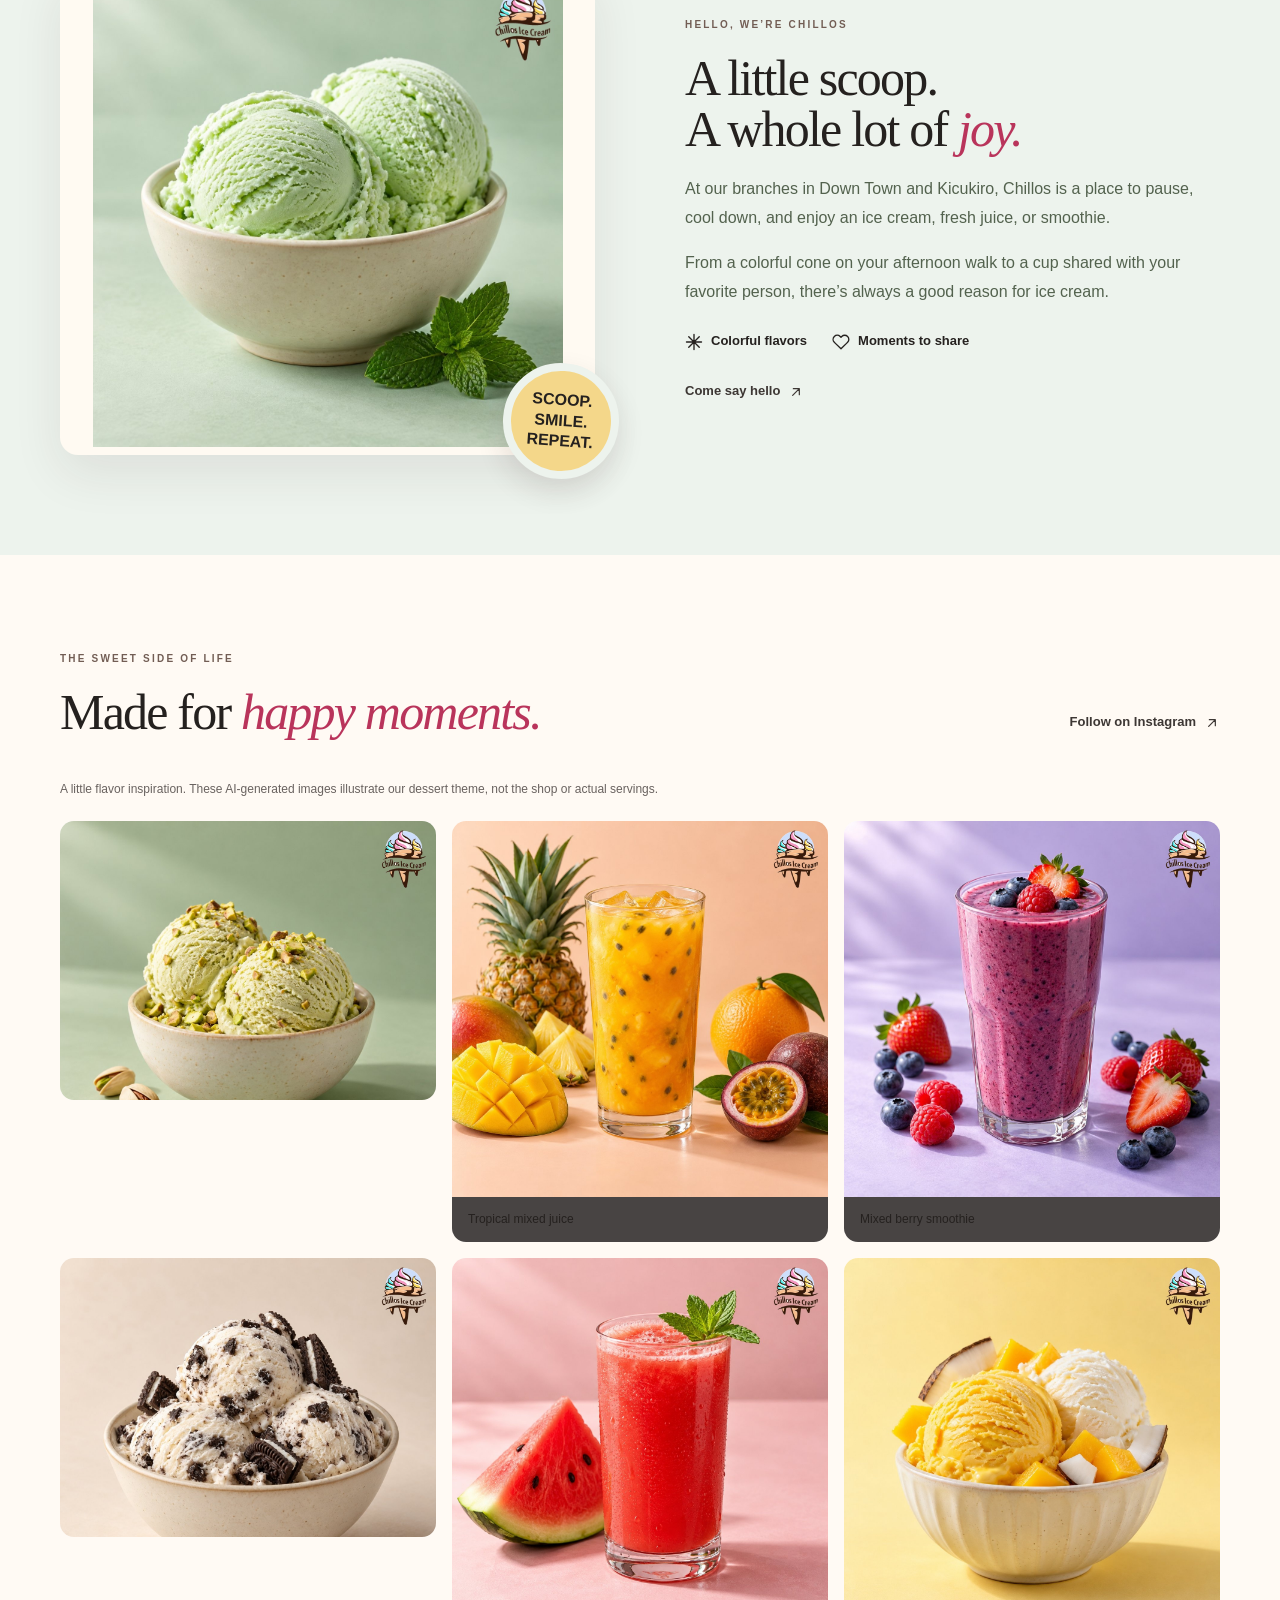
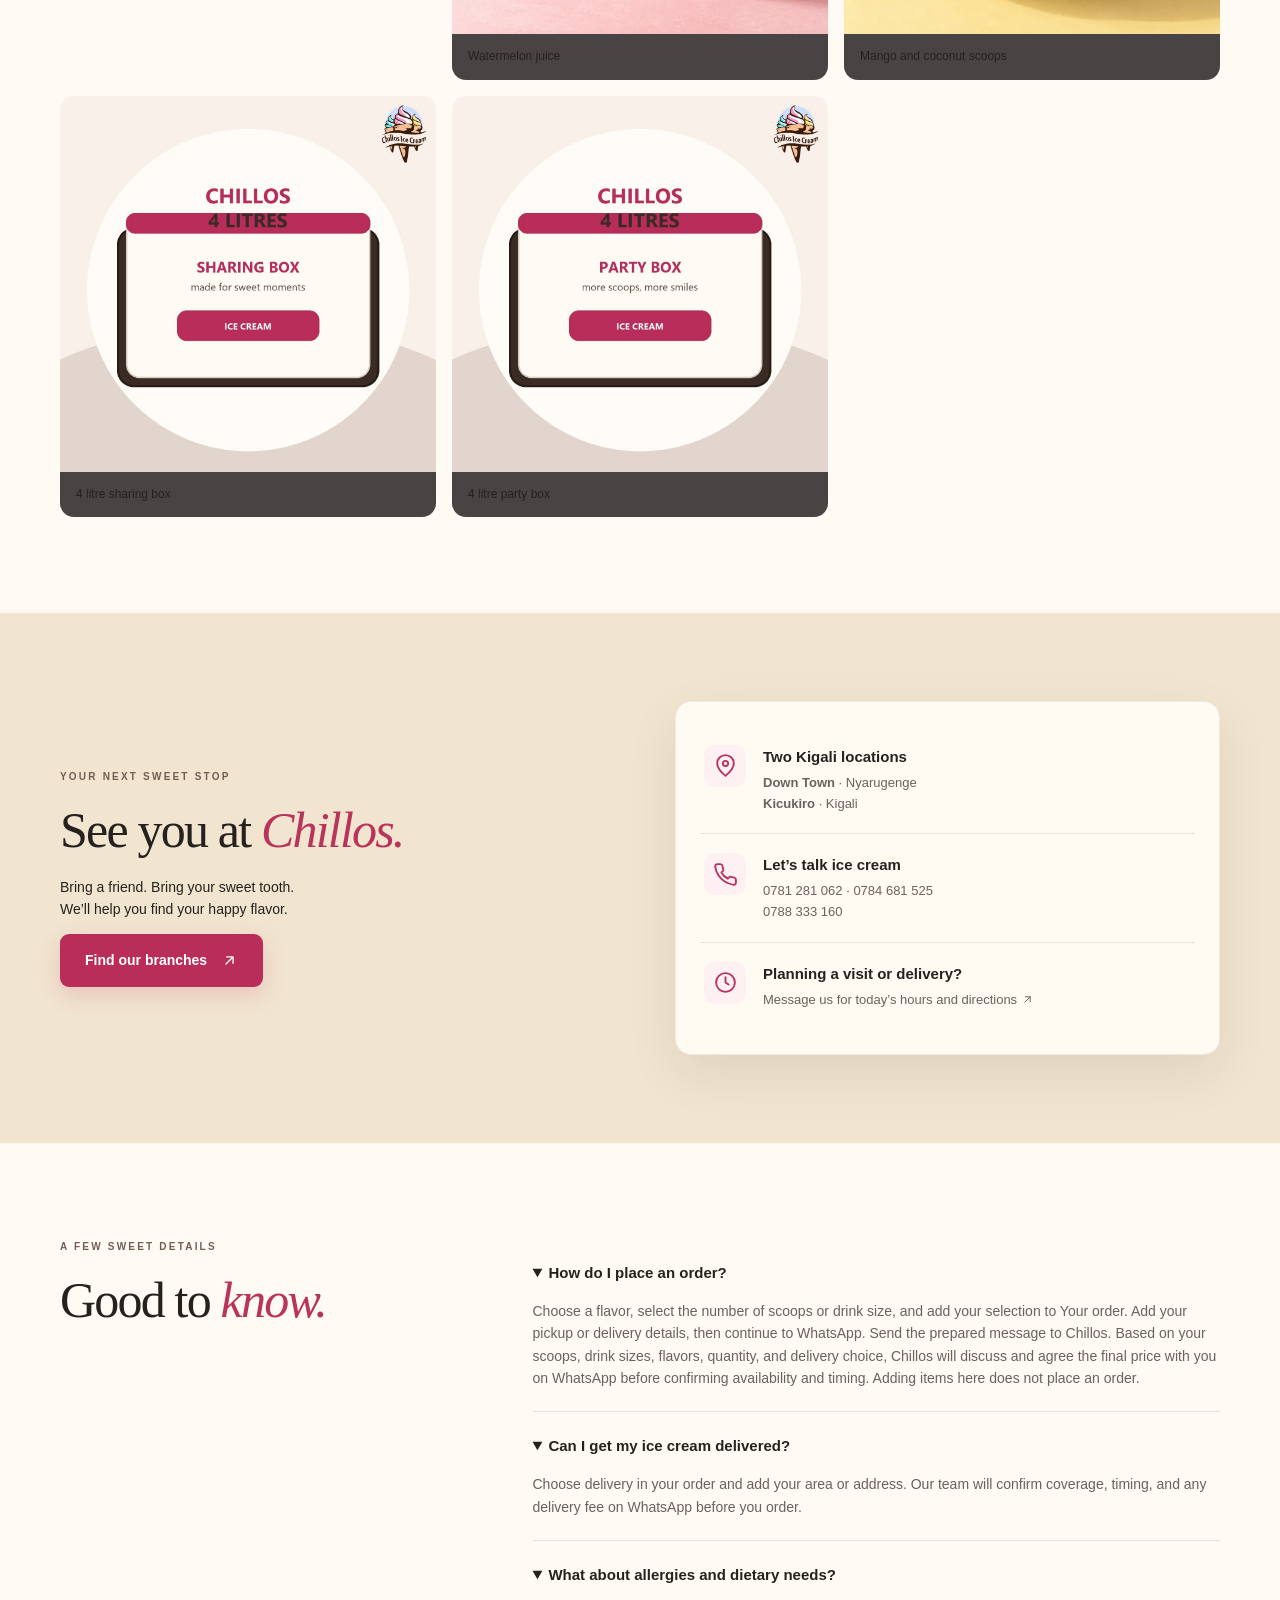
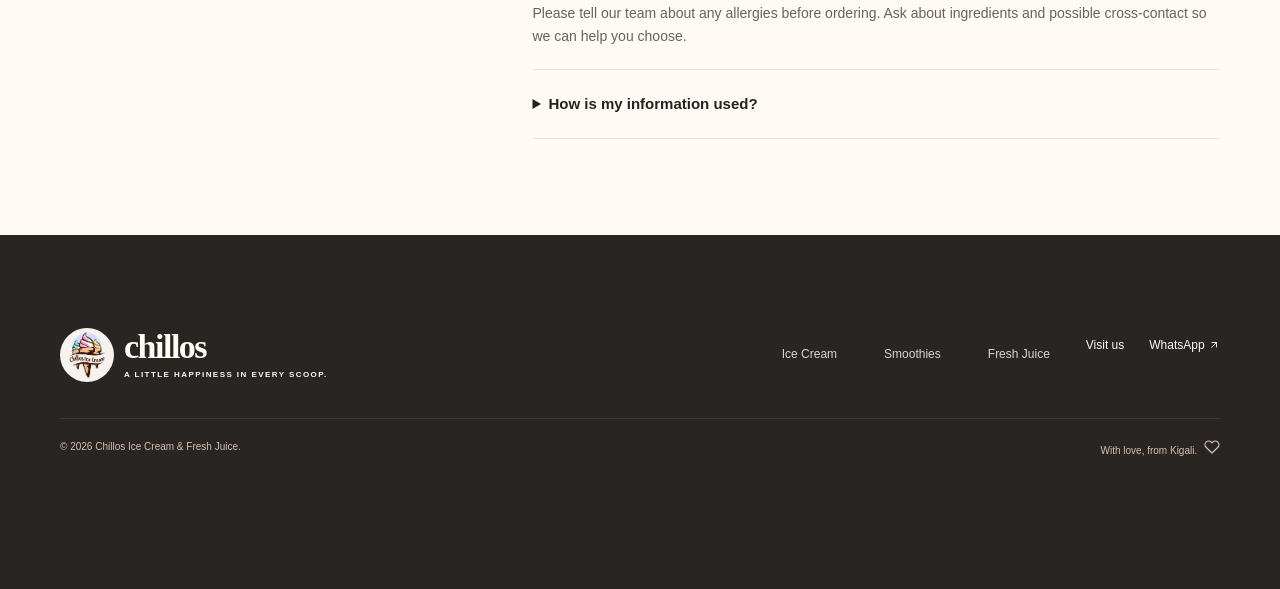
==== commit a59d59ae: "Show the 4 litre box photo when selected Update the order detail image for full-box portions and cov" ====
--- a/index.html
+++ b/index.html
@@ -10,7 +10,7 @@
 <link rel="icon" href="assets/package-logo.png">
 <link rel="stylesheet" href="styles.css?v=20261028-1">
 <script src="catalog.js?v=20261028-1" defer></script>
-<script src="script.js?v=20261028-3" defer></script>
+<script src="script.js?v=20261029-1" defer></script>
 </head>
 <body>
 <svg class="icon-sprite" aria-hidden="true" xmlns="http://www.w3.org/2000/svg"><defs>
@@ -49,4 +49,3 @@
 
 
 
-
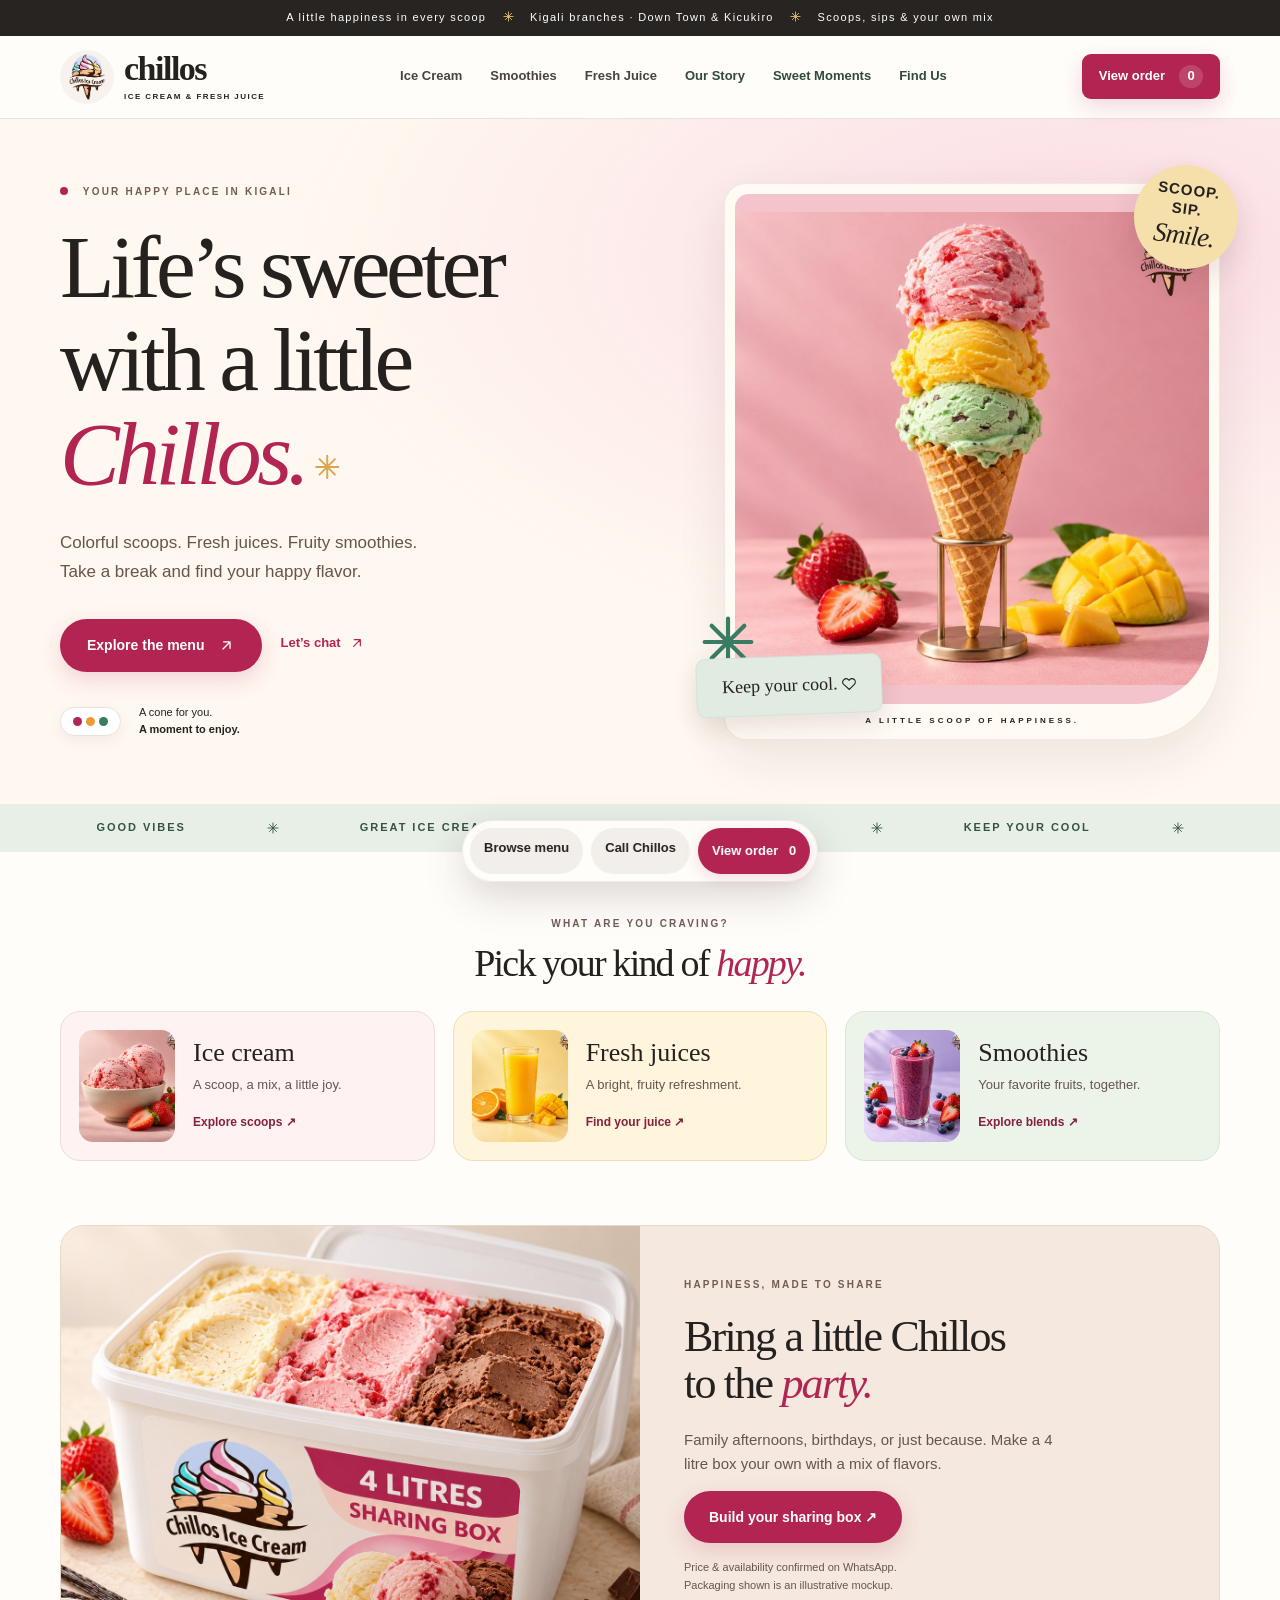
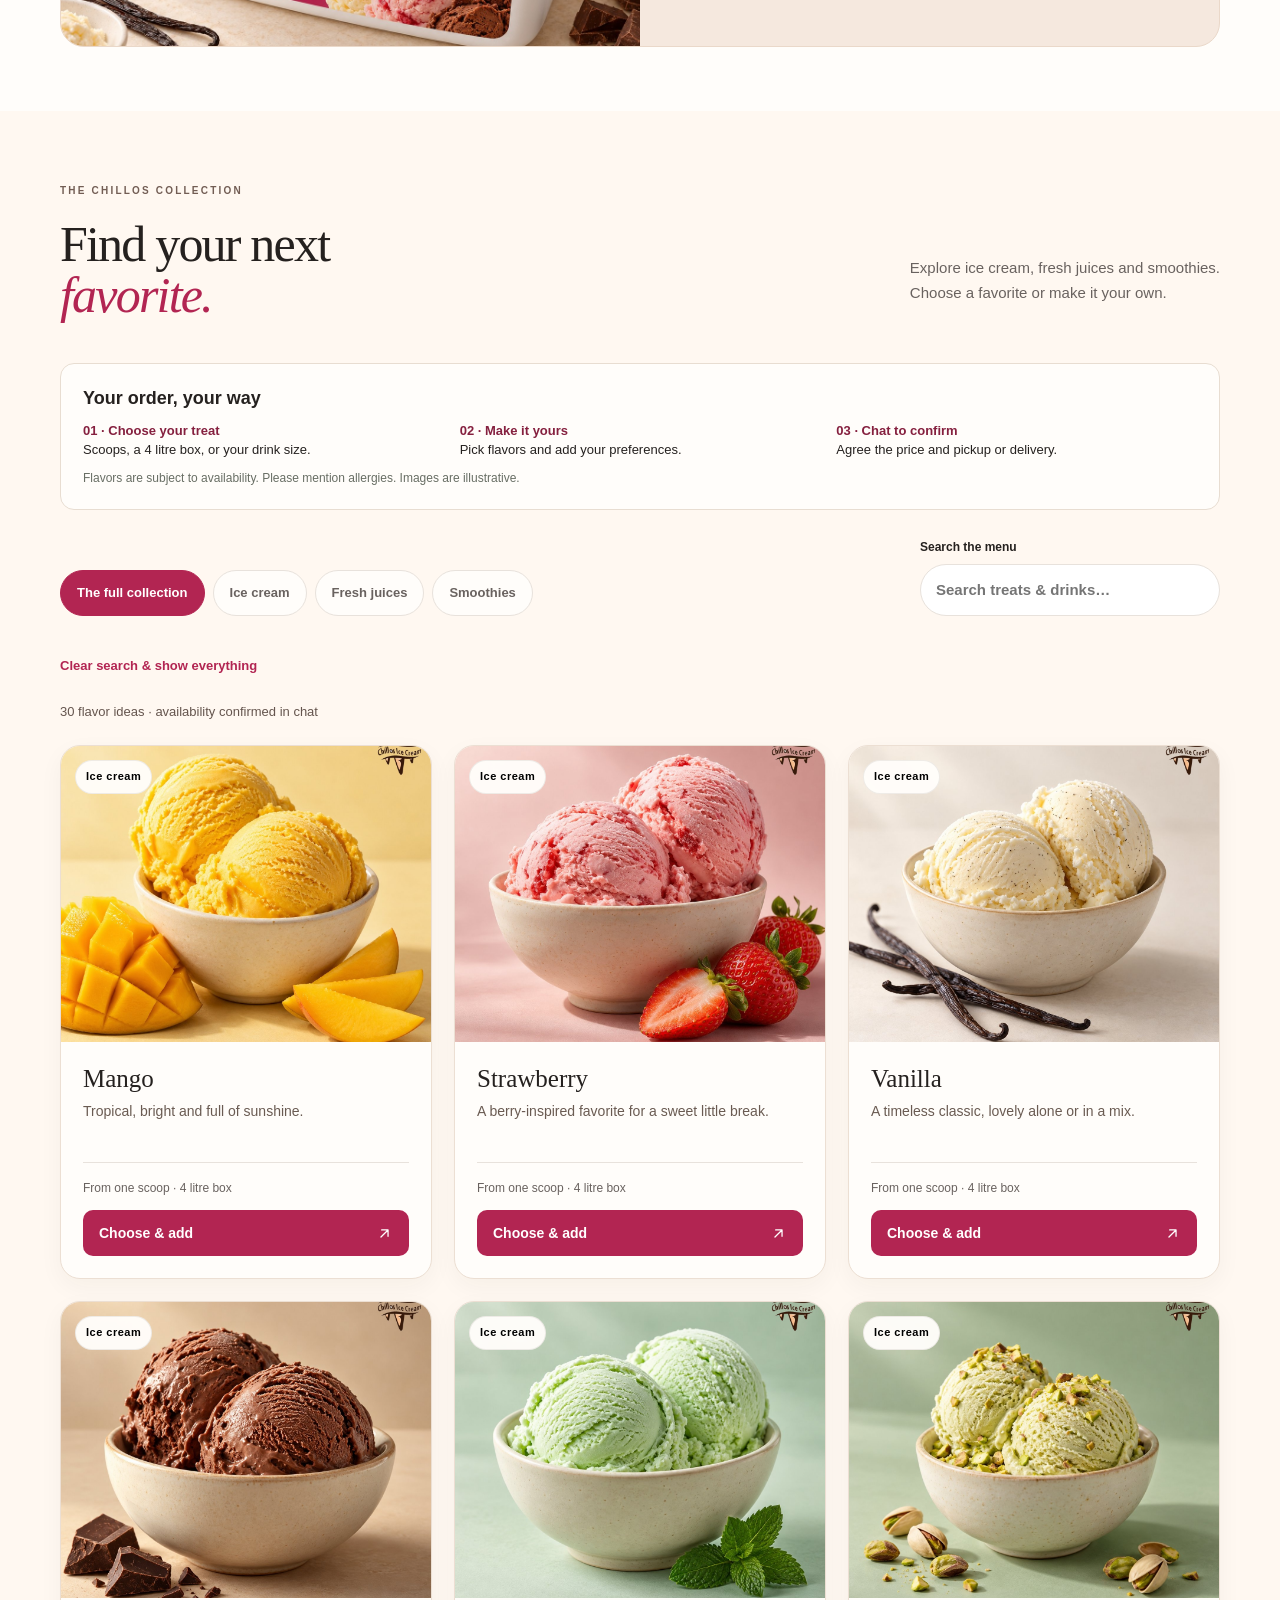
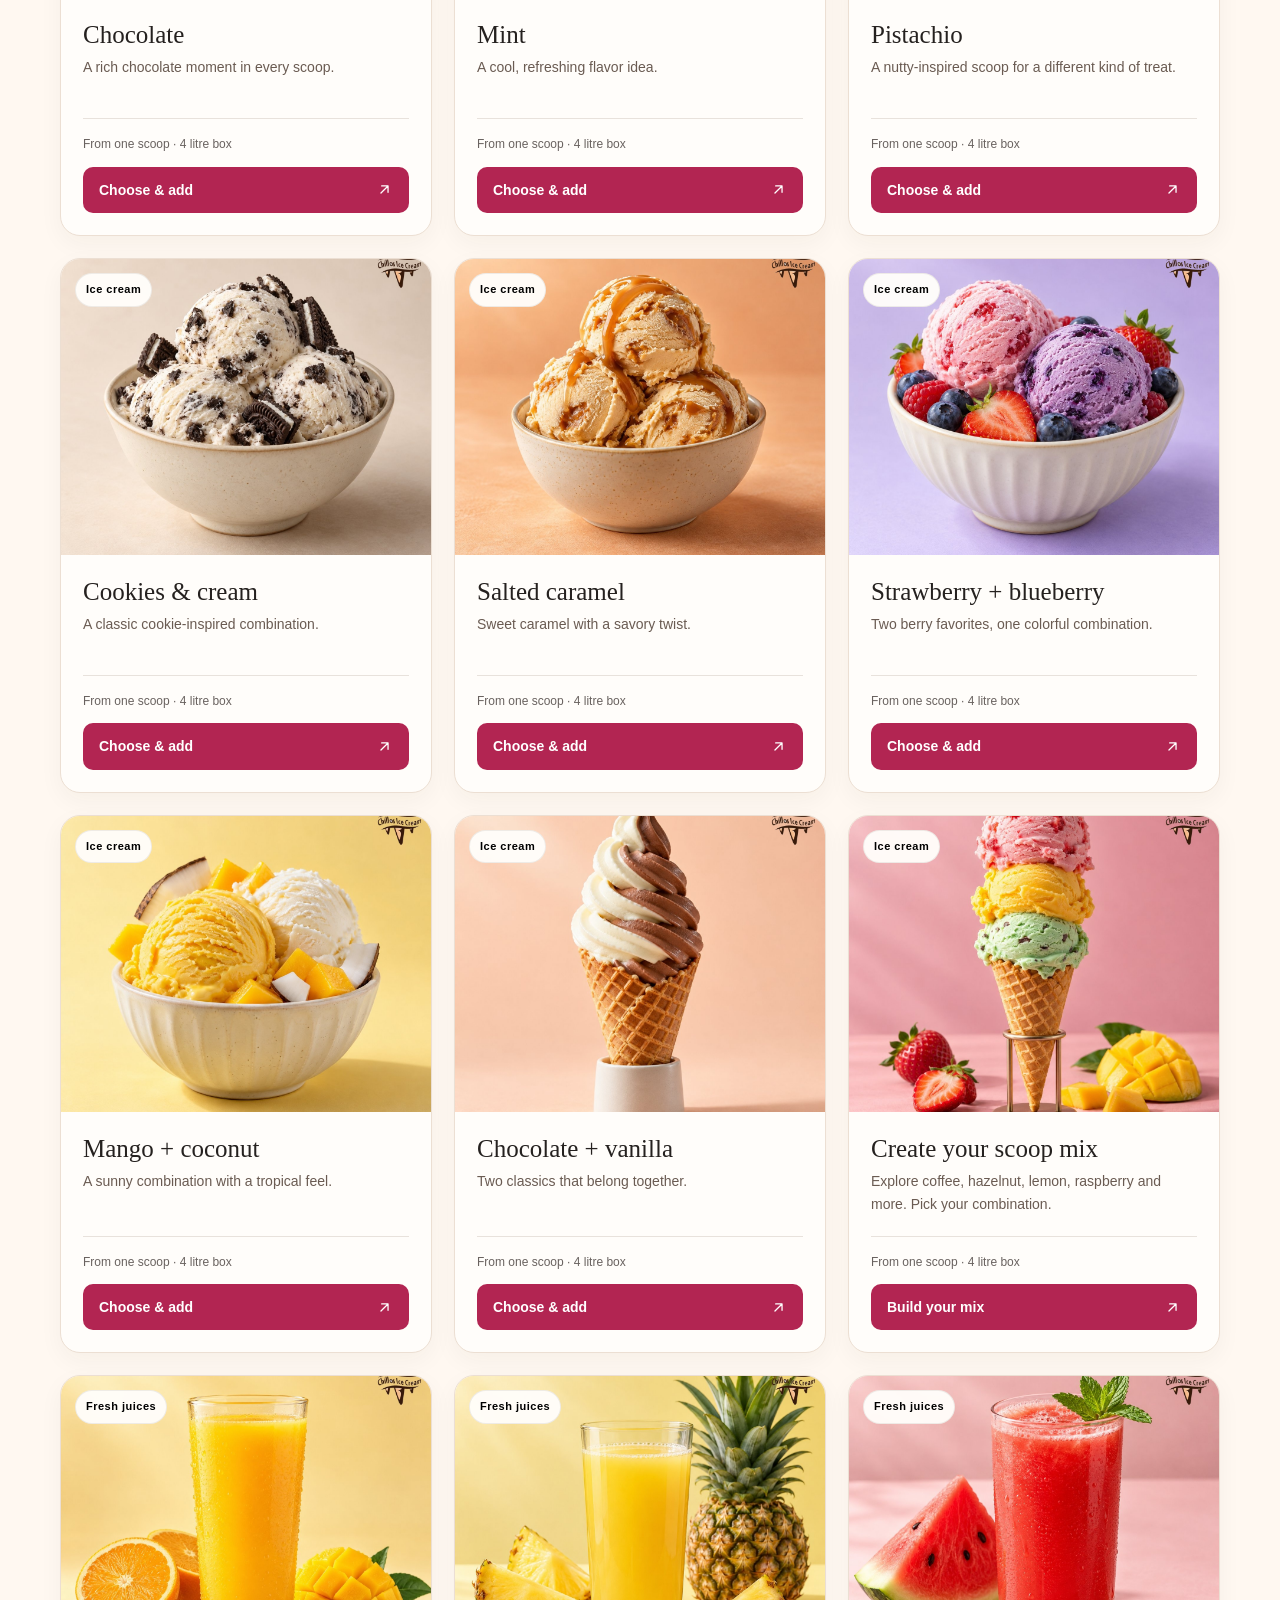
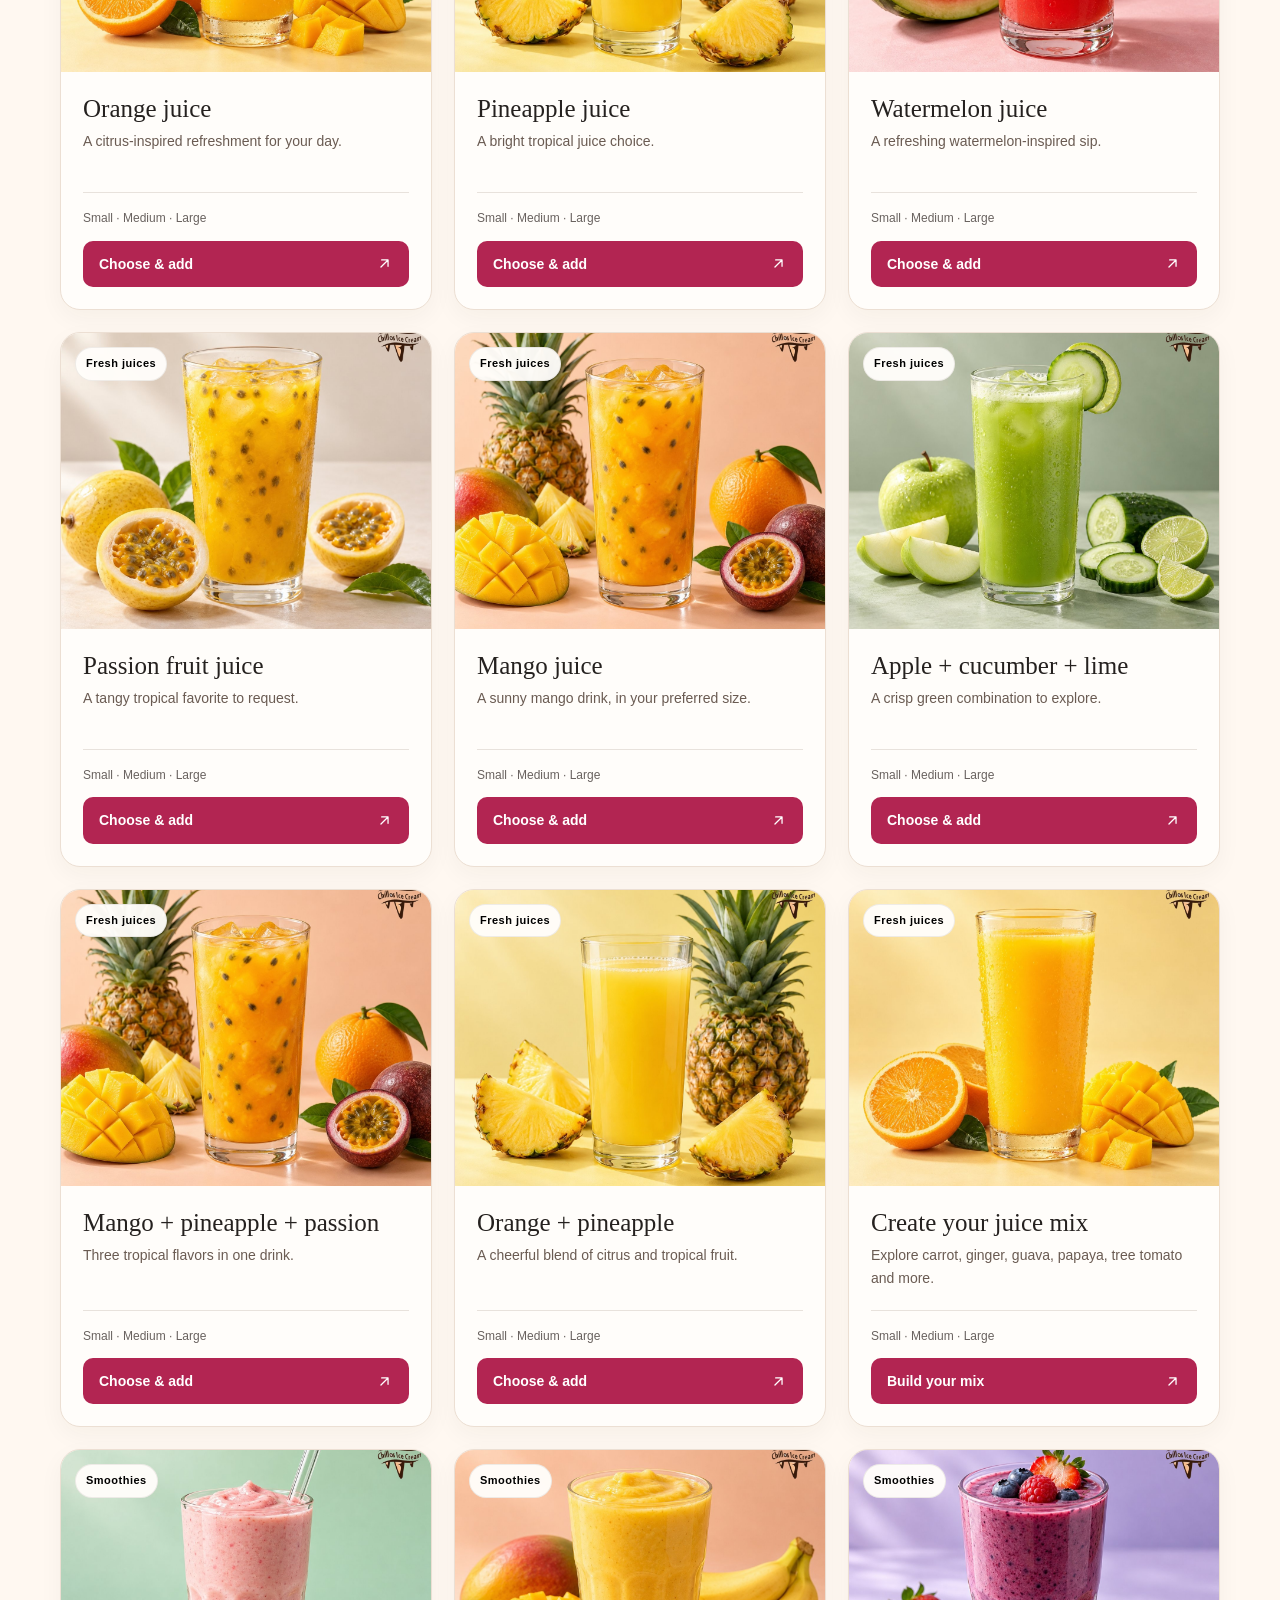
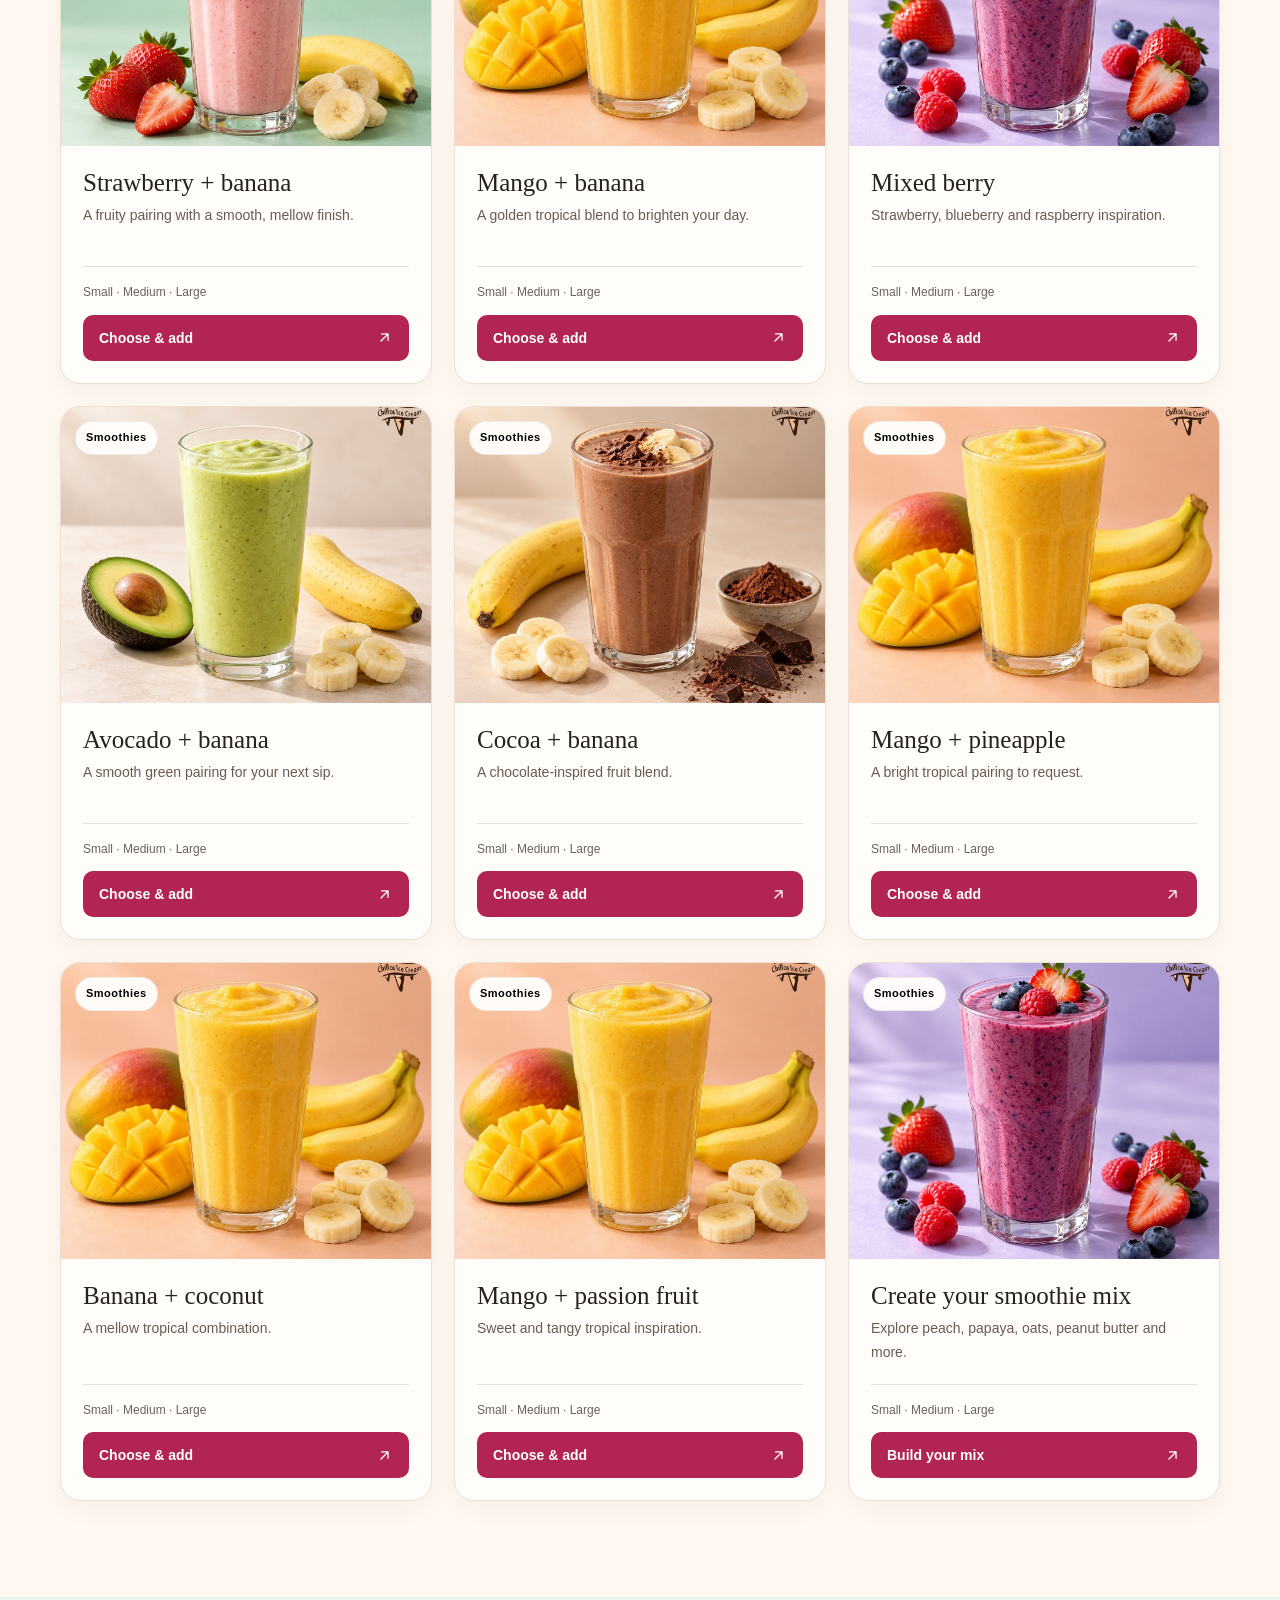
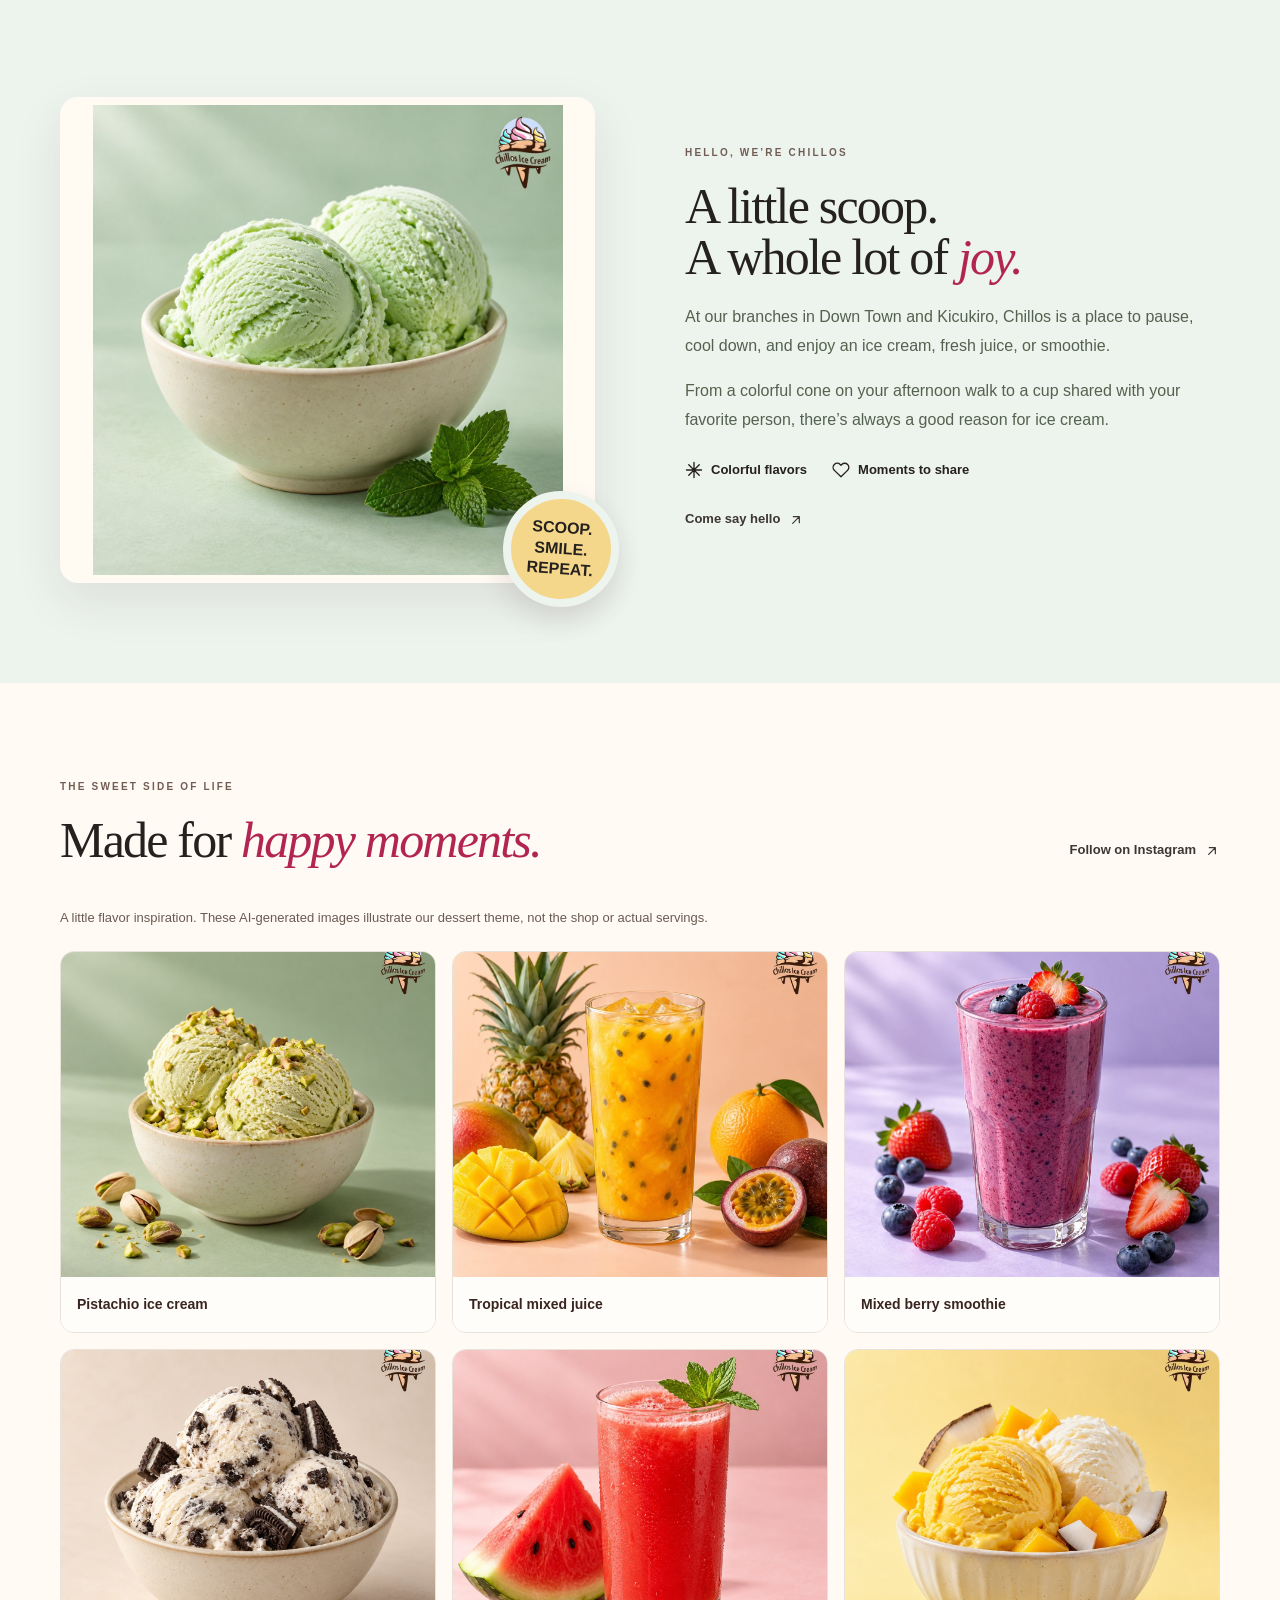
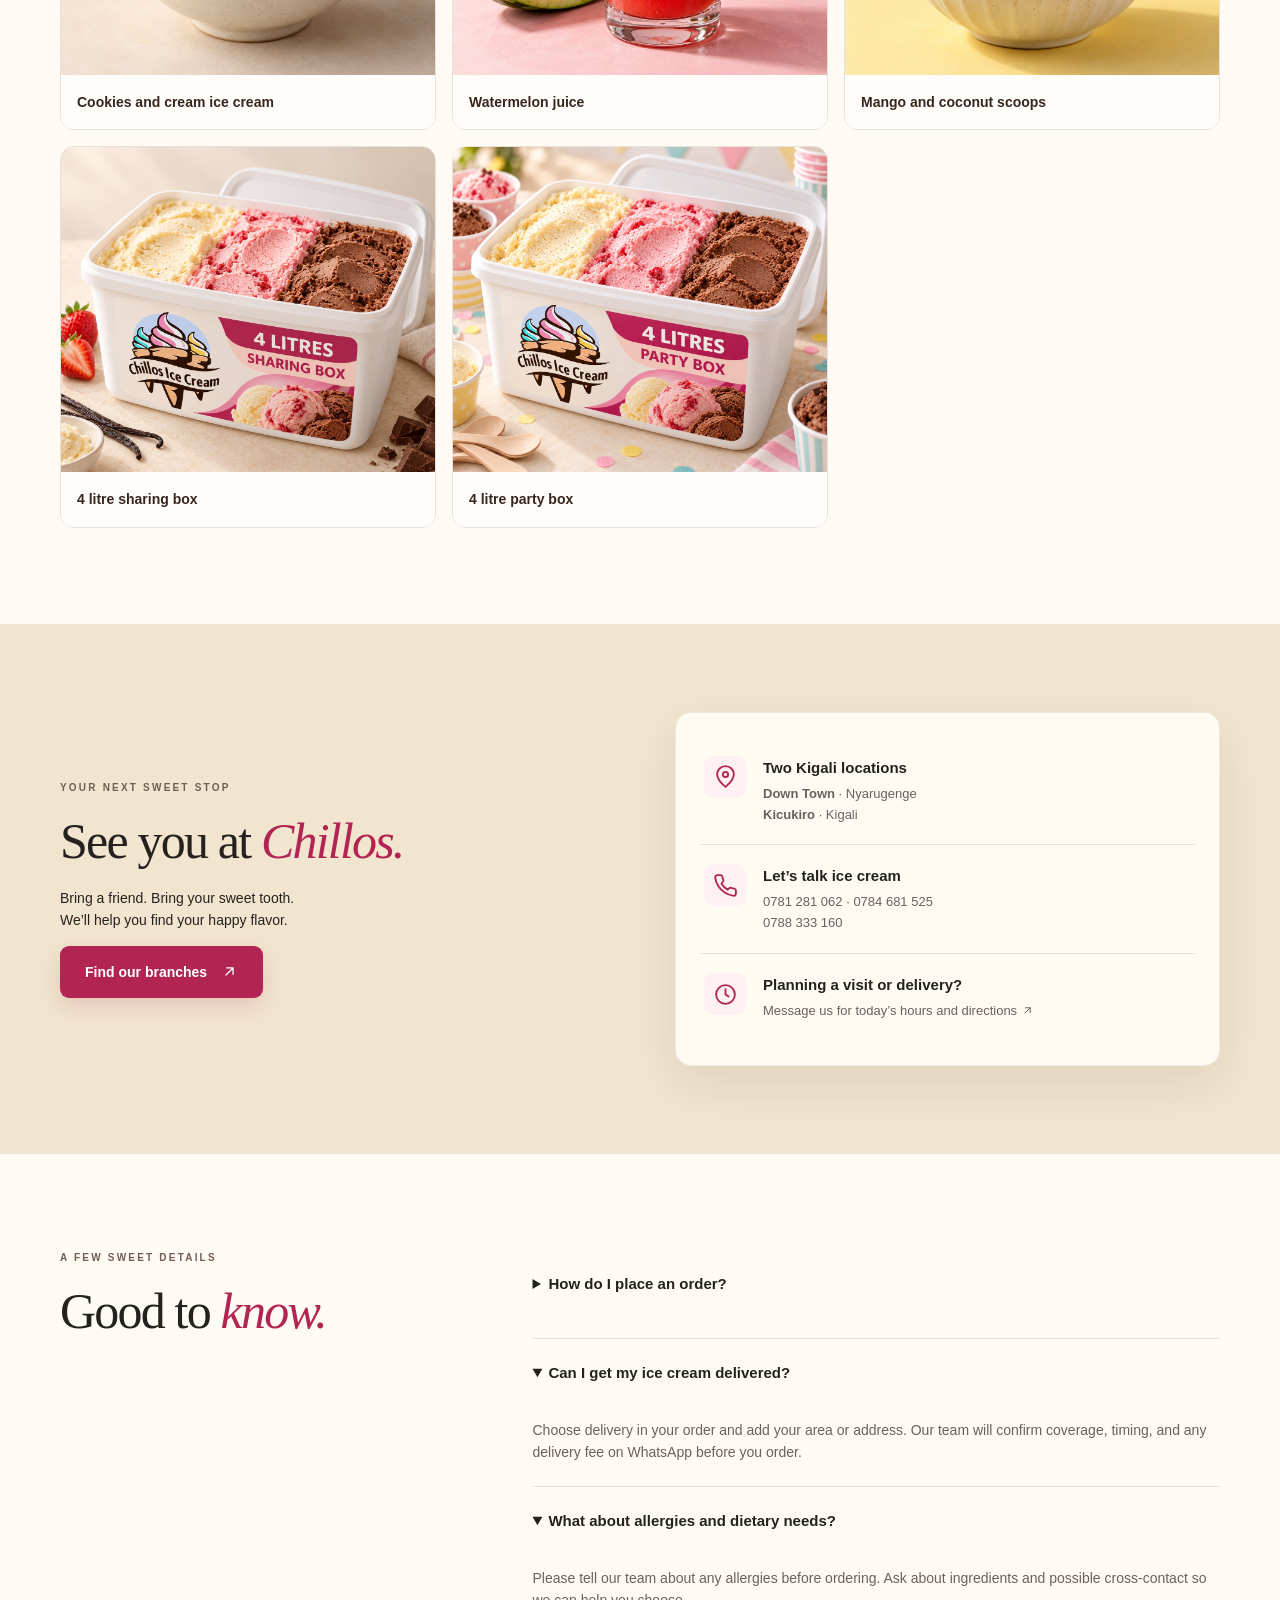
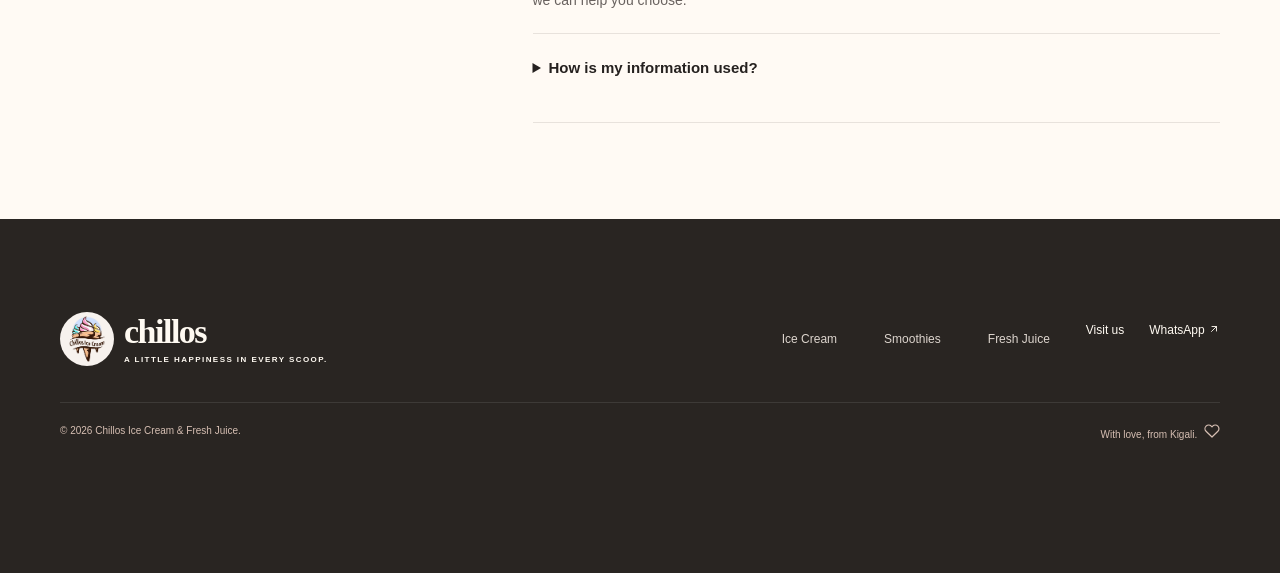
==== commit 4b96c9a3: "Improve storefront usability, order validation, and branded box images" ====
--- a/index.html
+++ b/index.html
@@ -8,9 +8,9 @@
 <title>Chillos Ice Cream & Fresh Juice | A little happiness in Kigali</title>
 <meta name="description" content="Keep your cool with Chillos Ice Cream at our Down Town and Kicukiro branches. Explore flavors, build your order, and confirm pickup or delivery on WhatsApp.">
 <link rel="icon" href="assets/package-logo.png">
-<link rel="stylesheet" href="styles.css?v=20261028-1">
+<link rel="stylesheet" href="styles.css?v=20261029-5">
 <script src="catalog.js?v=20261028-1" defer></script>
-<script src="script.js?v=20261029-1" defer></script>
+<script src="script.js?v=20261029-5" defer></script>
 </head>
 <body>
 <svg class="icon-sprite" aria-hidden="true" xmlns="http://www.w3.org/2000/svg"><defs>
@@ -33,16 +33,16 @@
 <button class="button basket-button" data-open-cart>View order <span id="cart-count">0</span></button>
 </div></header>
 <main id="main">
-<section class="hero"><div class="wrap hero-grid"><div class="hero-copy"><p class="eyebrow"><span class="dot"></span> YOUR HAPPY PLACE IN KIGALI</p><h1>Life’s sweeter<br>with a little<br><em>Chillos.</em><svg class="spark icon" aria-hidden="true"><use href="#icon-spark"/></svg></h1><p class="intro">Colorful scoops. Fresh juices. Fruity smoothies.<br>Take a break and find your happy flavor.</p><div class="actions"><a class="button" href="#menu">Find your flavor <svg class="icon" aria-hidden="true"><use href="#icon-arrow"/></svg></a><a class="text-link" href="https://wa.me/250781281062" target="_blank" rel="noopener">Let’s chat <svg class="icon" aria-hidden="true"><use href="#icon-arrow"/></svg></a></div><div class="hero-foot"><span class="mini-scoops" aria-hidden="true"><i></i><i></i><i></i></span><p>A cone for you.<br><strong>A moment to enjoy.</strong></p></div></div><div class="hero-visual"><div class="photo-frame"><img src="assets/generated/hero.jpg?v=20261028-3" alt="Illustration of a cone with strawberry, mango, and mint ice cream" fetchpriority="high"><span class="photo-label">A LITTLE SCOOP OF HAPPINESS.</span></div><div class="hero-seal">SCOOP.<br>SIP.<br><em>Smile.</em></div><svg class="visual-star icon" aria-hidden="true"><use href="#icon-spark"/></svg><div class="floating-note">Keep your cool. <svg class="icon" aria-hidden="true"><use href="#icon-heart"/></svg></div></div></div></section>
+<section class="hero"><div class="wrap hero-grid"><div class="hero-copy"><p class="eyebrow"><span class="dot"></span> YOUR HAPPY PLACE IN KIGALI</p><h1>Life’s sweeter<br>with a little<br><em>Chillos.</em><svg class="spark icon" aria-hidden="true"><use href="#icon-spark"/></svg></h1><p class="intro">Colorful scoops. Fresh juices. Fruity smoothies.<br>Take a break and find your happy flavor.</p><div class="actions"><a class="button" href="#menu">Explore the menu <svg class="icon" aria-hidden="true"><use href="#icon-arrow"/></svg></a><a class="text-link" href="https://wa.me/250781281062" target="_blank" rel="noopener">Let’s chat <svg class="icon" aria-hidden="true"><use href="#icon-arrow"/></svg></a></div><div class="hero-foot"><span class="mini-scoops" aria-hidden="true"><i></i><i></i><i></i></span><p>A cone for you.<br><strong>A moment to enjoy.</strong></p></div></div><div class="hero-visual"><div class="photo-frame"><img src="assets/generated/hero.jpg?v=20261028-3" alt="Illustration of a cone with strawberry, mango, and mint ice cream" fetchpriority="high"><span class="photo-label">A LITTLE SCOOP OF HAPPINESS.</span></div><div class="hero-seal">SCOOP.<br>SIP.<br><em>Smile.</em></div><svg class="visual-star icon" aria-hidden="true"><use href="#icon-spark"/></svg><div class="floating-note">Keep your cool. <svg class="icon" aria-hidden="true"><use href="#icon-heart"/></svg></div></div></div></section>
 <div class="flavor-ribbon" aria-hidden="true"><span>GOOD VIBES</span><svg class="icon"><use href="#icon-spark"/></svg><span>GREAT ICE CREAM</span><svg class="icon"><use href="#icon-spark"/></svg><span>SWEET MOMENTS</span><svg class="icon"><use href="#icon-spark"/></svg><span>KEEP YOUR COOL</span><svg class="icon"><use href="#icon-spark"/></svg></div>
-<section class="section menu-section" id="menu"><div class="wrap"><div class="section-heading"><div><p class="eyebrow">THE CHILLOS COLLECTION</p><h2>Your flavor.<br><em>Your combination.</em></h2></div><p>Explore ice cream, fresh juices and smoothies.<br>Choose a favorite or make it your own.</p></div><aside class="ordering-guide" aria-label="Before you order"><h3>Choose your portions · Final price agreed on WhatsApp</h3><div><p><strong>Ice cream</strong><br>From one scoop, up to a full 4 litre box.</p><p><strong>Fresh juice & smoothies</strong><br>Small, Medium or Large.</p><p><strong>Pickup or delivery</strong><br>Fees &amp; timing confirmed on WhatsApp.</p></div><p>After you send the order, Chillos will review your selections and agree the final price with you on WhatsApp. Flavors are subject to availability; please mention allergies. Images are illustrative.</p></aside><div class="menu-tools"><div class="filters" role="group" aria-label="Filter menu"><button class="filter active" data-filter="all" aria-pressed="true">The full collection</button><button class="filter" data-filter="ice" aria-pressed="false">Ice cream</button><button class="filter" data-filter="juices" aria-pressed="false">Fresh juices</button><button class="filter" data-filter="smoothies" aria-pressed="false">Smoothies</button></div><label class="search"><span>Search the menu</span><input id="search" type="search" placeholder="Search treats & drinks…"></label></div><div class="menu-explainer"><span><b>01</b> Find your flavor</span><span><b>02</b> Choose scoops or size</span><span><b>03</b> Confirm with Chillos</span></div><button id="reset-menu" class="text-button" type="button">Clear search & show everything</button><p id="result-count" class="result-count" role="status"></p><div class="product-grid" id="products"></div><p id="no-results" hidden>No matching treats or drinks. Try another search or choose The full collection.</p><noscript><p>Explore ice cream, fresh juices, and smoothies. <a href="https://wa.me/250781281062">Message us on WhatsApp to order.</a></p></noscript></div></section>
+<section class="category-section" aria-labelledby="category-title"><div class="wrap"><div class="category-heading"><p class="eyebrow">WHAT ARE YOU CRAVING?</p><h2 id="category-title">Pick your kind of <em>happy.</em></h2></div><div class="category-cards"><a href="#menu" data-category="ice"><img src="assets/generated/strawberry.jpg" alt="" loading="lazy" width="240" height="240"><div><h3>Ice cream</h3><p>A scoop, a mix, a little joy.</p><span>Explore scoops &#8599;</span></div></a><a href="#menu" data-category="juices"><img src="assets/generated/fresh-juice.jpg" alt="" loading="lazy" width="240" height="240"><div><h3>Fresh juices</h3><p>A bright, fruity refreshment.</p><span>Find your juice &#8599;</span></div></a><a href="#menu" data-category="smoothies"><img src="assets/generated/berry-smoothie.jpg" alt="" loading="lazy" width="240" height="240"><div><h3>Smoothies</h3><p>Your favorite fruits, together.</p><span>Explore blends &#8599;</span></div></a></div></div></section><section class="sharing-section" aria-labelledby="sharing-title"><div class="wrap sharing-feature"><img src="assets/generated/four-litre-box.jpg?v=20261029-3" alt="Chillos 4 litre sharing box mockup" loading="lazy" width="1254" height="1254"><div><p class="eyebrow">HAPPINESS, MADE TO SHARE</p><h2 id="sharing-title">Bring a little Chillos<br>to the <em>party.</em></h2><p>Family afternoons, birthdays, or just because. Make a 4 litre box your own with a mix of flavors.</p><button class="button" type="button" data-detail="custom-ice" data-portion="Full box – 4 litres">Build your sharing box &#8599;</button><p class="feature-note">Price &amp; availability confirmed on WhatsApp.<br>Packaging shown is an illustrative mockup.</p></div></div></section><section class="section menu-section" id="menu"><div class="wrap"><div class="section-heading"><div><p class="eyebrow">THE CHILLOS COLLECTION</p><h2>Find your next<br><em>favorite.</em></h2></div><p>Explore ice cream, fresh juices and smoothies.<br>Choose a favorite or make it your own.</p></div><aside class="ordering-guide" aria-label="How ordering works"><h3>Your order, your way</h3><div><p><strong>01 &middot; Choose your treat</strong><br>Scoops, a 4 litre box, or your drink size.</p><p><strong>02 &middot; Make it yours</strong><br>Pick flavors and add your preferences.</p><p><strong>03 &middot; Chat to confirm</strong><br>Agree the price and pickup or delivery.</p></div><p>Flavors are subject to availability. Please mention allergies. Images are illustrative.</p></aside><div class="menu-tools"><div class="filters" role="group" aria-label="Filter menu"><button class="filter active" data-filter="all" aria-pressed="true">The full collection</button><button class="filter" data-filter="ice" aria-pressed="false">Ice cream</button><button class="filter" data-filter="juices" aria-pressed="false">Fresh juices</button><button class="filter" data-filter="smoothies" aria-pressed="false">Smoothies</button></div><label class="search"><span>Search the menu</span><input id="search" type="search" placeholder="Search treats & drinks…"></label></div><button id="reset-menu" class="text-button" type="button">Clear search & show everything</button><p id="result-count" class="result-count" role="status"></p><div class="product-grid" id="products"></div><p id="no-results" hidden>No matching treats or drinks. Try another search or choose The full collection.</p><noscript><p>Explore ice cream, fresh juices, and smoothies. <a href="https://wa.me/250781281062">Message us on WhatsApp to order.</a></p></noscript></div></section>
 <section class="story-section" id="story"><div class="wrap story-grid"><div class="story-image"><img src="assets/generated/mint.jpg?v=20261028-3" alt="Illustration of mint ice cream with fresh mint" loading="lazy"><span class="story-seal">SCOOP.<br>SMILE.<br>REPEAT.</span></div><div class="story-copy"><p class="eyebrow">HELLO, WE’RE CHILLOS</p><h2>A little scoop.<br>A whole lot of <em>joy.</em></h2><p>At our branches in Down Town and Kicukiro, Chillos is a place to pause, cool down, and enjoy an ice cream, fresh juice, or smoothie.</p><p>From a colorful cone on your afternoon walk to a cup shared with your favorite person, there’s always a good reason for ice cream.</p><div class="story-points"><span><svg class="icon" aria-hidden="true"><use href="#icon-spark"/></svg> Colorful flavors</span><span><svg class="icon" aria-hidden="true"><use href="#icon-heart"/></svg> Moments to share</span></div><a class="text-link" href="#visit">Come say hello <svg class="icon" aria-hidden="true"><use href="#icon-arrow"/></svg></a></div></div></section>
-<section class="section" id="moments"><div class="wrap"><div class="section-heading"><div><p class="eyebrow">THE SWEET SIDE OF LIFE</p><h2>Made for <em>happy moments.</em></h2></div><a class="text-link" href="https://www.instagram.com/chillos.ice.cream/" target="_blank" rel="noopener">Follow on Instagram <svg class="icon" aria-hidden="true"><use href="#icon-arrow"/></svg></a></div><p class="gallery-note">A little flavor inspiration. These AI-generated images illustrate our dessert theme, not the shop or actual servings.</p><div class="gallery"><button data-gallery="assets/generated/pistachio.jpg" aria-label="View Pistachio ice cream"><img src="assets/generated/pistachio.jpg" alt="Pistachio ice cream inspiration" loading="lazy"><span>Pistachio ice cream</span></button><button data-gallery="assets/generated/tropical-juice.jpg" aria-label="View Tropical mixed juice"><img src="assets/generated/tropical-juice.jpg" alt="Tropical mixed juice inspiration" loading="lazy"><span>Tropical mixed juice</span></button><button data-gallery="assets/generated/berry-smoothie.jpg" aria-label="View Mixed berry smoothie"><img src="assets/generated/berry-smoothie.jpg" alt="Mixed berry smoothie inspiration" loading="lazy"><span>Mixed berry smoothie</span></button><button data-gallery="assets/generated/cookies-cream.jpg" aria-label="View Cookies and cream ice cream"><img src="assets/generated/cookies-cream.jpg" alt="Cookies and cream ice cream inspiration" loading="lazy"><span>Cookies and cream ice cream</span></button><button data-gallery="assets/generated/watermelon-juice.jpg" aria-label="View Watermelon juice"><img src="assets/generated/watermelon-juice.jpg" alt="Watermelon juice inspiration" loading="lazy"><span>Watermelon juice</span></button><button data-gallery="assets/generated/tropical-mix.jpg" aria-label="View Mango and coconut scoops"><img src="assets/generated/tropical-mix.jpg" alt="Mango and coconut scoops inspiration" loading="lazy"><span>Mango and coconut scoops</span></button><button data-gallery="assets/generated/four-litre-box.jpg" aria-label="View the 4 litre ice cream box"><img src="assets/generated/four-litre-box.jpg" alt="Four litre Chillos ice cream box inspiration" loading="lazy"><span>4 litre sharing box</span></button><button data-gallery="assets/generated/four-litre-party.jpg" aria-label="View the 4 litre party box"><img src="assets/generated/four-litre-party.jpg" alt="Four litre Chillos ice cream party box inspiration" loading="lazy"><span>4 litre party box</span></button></div></div></section>
+<section class="section" id="moments"><div class="wrap"><div class="section-heading"><div><p class="eyebrow">THE SWEET SIDE OF LIFE</p><h2>Made for <em>happy moments.</em></h2></div><a class="text-link" href="https://www.instagram.com/chillos.ice.cream/" target="_blank" rel="noopener">Follow on Instagram <svg class="icon" aria-hidden="true"><use href="#icon-arrow"/></svg></a></div><p class="gallery-note">A little flavor inspiration. These AI-generated images illustrate our dessert theme, not the shop or actual servings.</p><div class="gallery"><button data-gallery="assets/generated/pistachio.jpg" aria-label="View Pistachio ice cream"><img src="assets/generated/pistachio.jpg" alt="Pistachio ice cream inspiration" loading="lazy"><span>Pistachio ice cream</span></button><button data-gallery="assets/generated/tropical-juice.jpg" aria-label="View Tropical mixed juice"><img src="assets/generated/tropical-juice.jpg" alt="Tropical mixed juice inspiration" loading="lazy"><span>Tropical mixed juice</span></button><button data-gallery="assets/generated/berry-smoothie.jpg" aria-label="View Mixed berry smoothie"><img src="assets/generated/berry-smoothie.jpg" alt="Mixed berry smoothie inspiration" loading="lazy"><span>Mixed berry smoothie</span></button><button data-gallery="assets/generated/cookies-cream.jpg" aria-label="View Cookies and cream ice cream"><img src="assets/generated/cookies-cream.jpg" alt="Cookies and cream ice cream inspiration" loading="lazy"><span>Cookies and cream ice cream</span></button><button data-gallery="assets/generated/watermelon-juice.jpg" aria-label="View Watermelon juice"><img src="assets/generated/watermelon-juice.jpg" alt="Watermelon juice inspiration" loading="lazy"><span>Watermelon juice</span></button><button data-gallery="assets/generated/tropical-mix.jpg" aria-label="View Mango and coconut scoops"><img src="assets/generated/tropical-mix.jpg" alt="Mango and coconut scoops inspiration" loading="lazy"><span>Mango and coconut scoops</span></button><button data-gallery="assets/generated/four-litre-box.jpg?v=20261029-3" aria-label="View the 4 litre ice cream box"><img src="assets/generated/four-litre-box.jpg?v=20261029-3" alt="Four litre Chillos ice cream box inspiration" loading="lazy"><span>4 litre sharing box</span></button><button data-gallery="assets/generated/four-litre-party.jpg?v=20261029-4" aria-label="View the 4 litre party box"><img src="assets/generated/four-litre-party.jpg?v=20261029-4" alt="Four litre Chillos ice cream party box inspiration" loading="lazy"><span>4 litre party box</span></button></div></div></section>
 <section class="visit-section" id="visit"><div class="wrap visit-grid"><div><p class="eyebrow">YOUR NEXT SWEET STOP</p><h2>See you at <em>Chillos.</em></h2><p>Bring a friend. Bring your sweet tooth.<br>We’ll help you find your happy flavor.</p><a class="button" href="https://www.google.com/maps/search/?api=1&query=Chillos+Ice+Cream+Kigali" target="_blank" rel="noopener">Find our branches <svg class="icon" aria-hidden="true"><use href="#icon-arrow"/></svg></a></div><div class="contact-card"><div><span class="contact-icon"><svg class="icon" aria-hidden="true"><use href="#icon-map"/></svg></span><div><h3>Two Kigali locations</h3><p><strong>Down Town</strong> · Nyarugenge<br><strong>Kicukiro</strong> · Kigali</p></div></div><div><span class="contact-icon"><svg class="icon" aria-hidden="true"><use href="#icon-phone"/></svg></span><div><h3>Let’s talk ice cream</h3><p><a href="tel:+250781281062">0781 281 062</a> · <a href="tel:+250784681525">0784 681 525</a><br><a href="tel:+250788333160">0788 333 160</a></p></div></div><div><span class="contact-icon"><svg class="icon" aria-hidden="true"><use href="#icon-clock"/></svg></span><div><h3>Planning a visit or delivery?</h3><p><a href="https://wa.me/250781281062?text=Hi%20Chillos!%20What%20are%20your%20opening%20hours%20today%3F" target="_blank" rel="noopener">Message us for today’s hours and directions <svg class="icon" aria-hidden="true"><use href="#icon-arrow"/></svg></a></p></div></div></div></div></section>
-<section class="section faq-section"><div class="wrap faq-grid"><div><p class="eyebrow">A FEW SWEET DETAILS</p><h2>Good to <em>know.</em></h2></div><div><details open><summary>How do I place an order?</summary><p>Choose a flavor, select the number of scoops or drink size, and add your selection to Your order. Add your pickup or delivery details, then continue to WhatsApp. Send the prepared message to Chillos. Based on your scoops, drink sizes, flavors, quantity, and delivery choice, Chillos will discuss and agree the final price with you on WhatsApp before confirming availability and timing. Adding items here does not place an order.</p></details><details open><summary>Can I get my ice cream delivered?</summary><p>Choose delivery in your order and add your area or address. Our team will confirm coverage, timing, and any delivery fee on WhatsApp before you order.</p></details><details open><summary>What about allergies and dietary needs?</summary><p>Please tell our team about any allergies before ordering. Ask about ingredients and possible cross-contact so we can help you choose.</p></details><details><summary>How is my information used?</summary><p>Your basket is saved in this browser until you remove its items or clear site data. This static website does not save customer details to a server. Your name, phone, address, and notes are passed to WhatsApp when you continue and are sent to Chillos when you send the message. Ask Chillos on 0781 281 062 about its message retention or deletion practices. WhatsApp’s privacy terms also apply.</p></details></div></div></section>
+<section class="section faq-section"><div class="wrap faq-grid"><div><p class="eyebrow">A FEW SWEET DETAILS</p><h2>Good to <em>know.</em></h2></div><div><details><summary>How do I place an order?</summary><p>Choose a flavor, select the number of scoops or drink size, and add your selection to Your order. Add your pickup or delivery details, then continue to WhatsApp. Send the prepared message to Chillos. Based on your scoops, drink sizes, flavors, quantity, and delivery choice, Chillos will discuss and agree the final price with you on WhatsApp before confirming availability and timing. Adding items here does not place an order.</p></details><details open><summary>Can I get my ice cream delivered?</summary><p>Choose delivery in your order and add your area or address. Our team will confirm coverage, timing, and any delivery fee on WhatsApp before you order.</p></details><details open><summary>What about allergies and dietary needs?</summary><p>Please tell our team about any allergies before ordering. Ask about ingredients and possible cross-contact so we can help you choose.</p></details><details><summary>How is my information used?</summary><p>Your basket is saved in this browser until you remove its items or clear site data. This static website does not save customer details to a server. Your name, phone, address, and notes are passed to WhatsApp when you continue and are sent to Chillos when you send the message. Ask Chillos on 0781 281 062 about its message retention or deletion practices. WhatsApp’s privacy terms also apply.</p></details></div></div></section>
 </main>
 <footer><div class="wrap footer-top"><a class="brand" href="#"><img src="assets/package-logo.png" width="64" height="64" alt=""><span>chillos<span class="brand-small">A LITTLE HAPPINESS IN EVERY SCOOP.</span></span></a><div><a class="nav-category" href="#menu" data-category="ice">Ice Cream</a><a class="nav-category" href="#menu" data-category="smoothies">Smoothies</a><a class="nav-category" href="#menu" data-category="juices">Fresh Juice</a><a href="#visit">Visit us</a><a href="https://wa.me/250781281062" target="_blank" rel="noopener">WhatsApp <svg class="icon" aria-hidden="true"><use href="#icon-arrow"/></svg></a></div></div><div class="wrap footer-bottom"><span>© <span id="year">2026</span> Chillos Ice Cream & Fresh Juice.</span><span>With love, from Kigali. <svg class="icon" aria-hidden="true"><use href="#icon-heart"/></svg></span></div></footer>
-<dialog id="cart" aria-labelledby="cart-title"><div class="dialog-heading"><div><p class="eyebrow">A LITTLE HAPPINESS TO GO</p><h2 id="cart-title">Your order</h2></div><button class="icon-button" data-close-cart aria-label="Close order"><svg class="icon" aria-hidden="true"><use href="#icon-close"/></svg></button></div><div id="cart-items"></div><form id="order-form"><label>Your name<input id="customer-name" maxlength="80" autocomplete="given-name" required placeholder="What should we call you?"></label><label>Phone number<input id="customer-phone" type="tel" autocomplete="tel" required minlength="9" maxlength="20"  placeholder="e.g. 0781 234 567"></label><label>How would you like your treats?<select id="fulfillment"><option value="Pickup">Pickup at Chillos</option><option value="Delivery">Delivery — confirm availability</option></select></label><label id="address-label" hidden>Delivery area or address<input id="address" maxlength="240" autocomplete="street-address" placeholder="Your area and delivery details"></label><label>Anything else? <span class="optional">(optional)</span><textarea id="notes" rows="2" maxlength="500" placeholder="Serving preferences, allergies, or a flavor not listed"></textarea></label><p class="order-estimate">Your final price will be agreed on WhatsApp after Chillos reviews your selections.</p><button class="text-button" type="button" data-continue-shopping><svg class="icon" aria-hidden="true"><use href="#icon-arrow-left"/></svg> Continue shopping</button><p class="order-note">This is an order request. Chillos will confirm prices, availability, delivery fees, and payment directly with you.</p><button class="button" id="checkout" type="submit">Continue to WhatsApp <svg class="icon" aria-hidden="true"><use href="#icon-arrow"/></svg></button><p class="small">Review and send your message in WhatsApp to request your order.</p></form></dialog>
+<dialog id="cart" aria-labelledby="cart-title"><div class="dialog-heading"><div><p class="eyebrow">A LITTLE HAPPINESS TO GO</p><h2 id="cart-title">Your order</h2></div><button class="icon-button" data-close-cart aria-label="Close order"><svg class="icon" aria-hidden="true"><use href="#icon-close"/></svg></button></div><div class="cart-toolbar"><p id="basket-summary" role="status"></p><button id="clear-order" type="button" class="clear-order">Clear all items</button></div><div id="cart-items"></div><div class="cart-feedback"><p id="basket-feedback" role="status"></p><button id="undo-clear" class="text-button" type="button" hidden>Undo clear</button></div><button class="button empty-browse" id="empty-browse" type="button">Explore the menu &#8599;</button><form id="order-form"><label>Your name<input id="customer-name" maxlength="80" autocomplete="given-name" required placeholder="What should we call you?"></label><label>Phone number<input id="customer-phone" type="tel" autocomplete="tel" required minlength="9" maxlength="20"  placeholder="e.g. 0781 234 567"></label><label>How would you like your treats?<select id="fulfillment"><option value="Pickup">Pickup at Chillos</option><option value="Delivery">Delivery — confirm availability</option></select></label><label id="address-label" hidden>Delivery area or address<input id="address" maxlength="240" autocomplete="street-address" placeholder="Your area and delivery details"></label><label>Anything else? <span class="optional">(optional)</span><textarea id="notes" rows="2" maxlength="500" placeholder="Serving preferences, allergies, or a flavor not listed"></textarea></label><p class="order-estimate">Your final price will be agreed on WhatsApp after Chillos reviews your selections.</p><button class="text-button" type="button" data-continue-shopping><svg class="icon" aria-hidden="true"><use href="#icon-arrow-left"/></svg> Continue shopping</button><p class="order-note">This is an order request. Chillos will confirm prices, availability, delivery fees, and payment directly with you.</p><p id="order-error" role="alert"></p><button class="button" id="checkout" type="submit">Continue to WhatsApp <svg class="icon" aria-hidden="true"><use href="#icon-arrow"/></svg></button><p class="small">Review and send your message in WhatsApp to request your order.</p></form></dialog>
 <dialog id="product-detail" aria-labelledby="detail-title"><button class="icon-button" id="close-product" aria-label="Close product details"><svg class="icon" aria-hidden="true"><use href="#icon-close"/></svg></button><img id="detail-image" alt=""><h2 id="detail-title"></h2><p id="detail-description"></p><label for="detail-portion" id="portion-label">Choose your portion</label><select id="detail-portion"></select><label id="detail-scoop-count-label" for="detail-scoop-count" hidden>Number of scoops (13 or more)<input id="detail-scoop-count" type="number" min="13" max="99" value="13" hidden></label><fieldset id="mix-options" hidden><legend>Create your combination</legend><p id="mix-hint" class="small"></p><div id="flavor-options"></div></fieldset><p class="small">Illustrative image. Confirm available flavors, serving sizes, ingredients, and allergens with Chillos before ordering.</p><label>Number of servings<input id="detail-quantity" type="number" min="1" max="99" value="1"></label><p id="detail-error" role="alert"></p><button class="button" id="detail-add">Add to order</button></dialog><dialog id="lightbox" aria-label="Photo preview"><button class="icon-button" id="close-lightbox" aria-label="Close photo"><svg class="icon" aria-hidden="true"><use href="#icon-close"/></svg></button><img id="lightbox-image" alt=""></dialog><div class="order-dock" aria-label="Quick actions"><a href="#menu">Browse menu</a><a href="tel:+250781281062">Call Chillos</a><button id="quick-order" type="button">View order <span id="quick-count">0</span></button></div><div class="toast" id="toast" role="status"></div>
 </body>
 </html>
--- a/styles.css
+++ b/styles.css
@@ -71,4 +71,20 @@
   .brand-small{letter-spacing:.1em}
   .order-dock a:first-child{display:none}
 }
-@media(prefers-reduced-motion:reduce){html{scroll-behavior:auto}*,*::before,*::after{animation:none!important;transition:none!important}}+.cart-item .remove-item{display:inline-flex;align-items:center;justify-content:center;min-height:44px;margin-top:10px;padding:9px 16px;border:2px solid #a72242;border-radius:8px;background:#fff0f3;color:#921b38;font-size:14px;font-weight:700;line-height:1.3;text-decoration:none}
+.cart-item .remove-item:hover,.cart-item .remove-item:active{background:#a72242;color:#fff}
+@media(prefers-reduced-motion:reduce){html{scroll-behavior:auto}*,*::before,*::after{animation:none!important;transition:none!important}}
+/* Customer-facing storefront refinements. */
+:root{--brand:#b22552;--brand-dark:#85193c;--pink:var(--brand)}
+.hero{background:radial-gradient(ellipse at 85% 20%,#fbdce4,transparent 52%),#fff8f0}
+.hero-grid{padding-block:64px;gap:60px}.hero h1{line-height:1.04;letter-spacing:-.05em}.intro{color:#65554e}.hero .actions .button{min-height:52px;padding-inline:26px;border-radius:100px}.hero .text-link{color:var(--brand)}
+.category-section{padding:64px 0;background:#fffdfa}.category-heading{text-align:center;margin-bottom:28px}.category-heading h2{font-size:38px}.category-heading .eyebrow{margin-bottom:12px}.category-cards{display:grid;grid-template-columns:repeat(3,minmax(0,1fr));gap:18px}.category-cards>a{display:flex;gap:18px;align-items:center;padding:18px;border:1px solid #ecdcd8;border-radius:20px;background:#fff2f3;transition:transform .2s,box-shadow .2s}.category-cards>a:nth-child(2){background:#fff5dd;border-color:#efdfb5}.category-cards>a:nth-child(3){background:#ecf3e9;border-color:#d8e6d2}.category-cards>a:hover{transform:translateY(-4px);box-shadow:var(--shadow)}.category-cards img{width:96px;height:112px;object-fit:cover;border-radius:14px}.category-cards h3{font:500 26px Georgia,serif;line-height:1.15;margin:0 0 8px}.category-cards p{font-size:13px;color:#65554e;margin:0 0 12px}.category-cards span{font-size:12px;font-weight:750;color:#85203f}
+.sharing-section{padding:0 0 64px;background:#fffdfa}.sharing-feature{display:grid;grid-template-columns:1fr 1fr;overflow:hidden;border-radius:24px;background:#f5e8de;border:1px solid #ead8c9}.sharing-feature>img{width:100%;height:420px;object-fit:cover}.sharing-feature>div{padding:44px;align-self:center}.sharing-feature h2{font-size:44px;line-height:1.08}.sharing-feature>div>p:not(.eyebrow){color:#65554e;font-size:15px;max-width:390px}.sharing-feature .button{border-radius:100px;min-height:50px}.sharing-feature .feature-note{font-size:11px!important;margin:16px 0 0}
+.menu-section{background:#fff8f1;padding-top:72px}.ordering-guide{background:#fffdfa;border-color:#e8ddd1;padding:22px!important}.ordering-guide h3{font-size:18px}.ordering-guide strong{color:#85203f}.menu-tools{gap:16px}.filter{border-radius:100px;background:#fffdfa;min-height:46px;font-size:13px}.filter.active{background:var(--brand);border-color:var(--brand);color:#fff}.search input{border-radius:100px;font-size:15px;min-height:48px}.result-count{margin-bottom:22px;color:#65554e}#reset-menu{font-size:13px}
+.product-card{background:#fffdfa;border:1px solid #ecdfd3;border-radius:20px;display:flex;flex-direction:column;overflow:hidden}.product-image{border-radius:0;height:auto;aspect-ratio:1.25}.product-image img{object-fit:cover}.product-info{display:flex;flex-direction:column;flex:1;padding:22px}.product-info h3{font-size:25px;line-height:1.2}.product-info p{font-size:14px;line-height:1.65;color:#6a5b52;margin-bottom:20px}.product-bottom{margin-top:auto;display:flex;flex-direction:column;align-items:stretch;gap:12px;padding-top:16px}.product-bottom>span{font-size:12px}.choose-button{width:100%;border-radius:10px;padding:12px 16px;min-height:46px;display:flex;align-items:center;justify-content:space-between;font-size:14px}.tag{font-size:11px;border-radius:100px}
+.gallery button,.gallery button:nth-child(1),.gallery button:nth-child(4){aspect-ratio:auto;background:#fffdfa;border:1px solid var(--line);display:flex;flex-direction:column}.gallery img{aspect-ratio:1.15;object-fit:cover}.gallery button span{background:#fffdfa;color:#39251f;font-size:14px;font-weight:650;padding:16px;text-align:left;width:100%}.gallery-note{color:#6a5b52;font-size:13px}.faq-grid summary{min-height:44px;line-height:1.6}.faq-grid details p{margin-top:14px}.order-dock{border-radius:100px}.order-dock a,.order-dock button{border-radius:100px;min-height:46px}.order-dock button{box-shadow:0 5px 14px #b2255226}
+dialog{background:#fffdfa;border-radius:22px;max-height:calc(100dvh - 24px)}.dialog-heading{padding-bottom:16px;border-bottom:1px solid var(--line)}.cart-toolbar{display:flex;align-items:center;justify-content:space-between;gap:12px;margin-top:16px}.cart-toolbar p{font-size:13px;color:#65554e;margin:0}.clear-order{border:1px solid #a72242;border-radius:8px;background:#fff0f3;color:#921b38;min-height:44px;padding:8px 12px;font-size:13px;font-weight:700}.clear-order:hover{background:#a72242;color:#fff}.cart-item{gap:20px;align-items:flex-start}.cart-item>div:first-child{min-width:0;flex:1}.cart-item strong{font-size:16px;line-height:1.4}.cart-item small{font-size:13px;line-height:1.6;margin-top:5px;overflow-wrap:anywhere}.quantity{flex-shrink:0;gap:8px}.quantity span{min-width:20px;text-align:center;font-weight:700}.cart-feedback{font-size:13px;color:#65554e}.cart-feedback p:empty{display:none}.cart-feedback p{margin:16px 0 0}.empty-cart{padding:32px 0 16px;font-size:16px;text-align:center}.empty-browse{width:100%}#order-form{border-top:1px solid var(--line);padding-top:24px}#order-form label,#product-detail label{font-size:14px}#order-form input,#order-form select,#order-form textarea,#product-detail input,#product-detail select{font-size:16px}#order-error{color:#a72242;font-size:14px;margin:0}#checkout{width:100%;min-height:52px}#detail-add{position:sticky;bottom:0;min-height:52px;box-shadow:0 -5px 20px #fffdfa}#product-detail>img{max-height:280px}#product-detail h2{font-size:36px}.flavor-option{min-height:44px}.flavor-option input{flex-shrink:0}
+@media(min-width:761px) and (max-width:1100px){.category-cards>a{flex-direction:column;align-items:flex-start}.category-cards img{width:100%;height:150px}.sharing-feature>div{padding:28px}.sharing-feature h2{font-size:36px}.hero-grid{gap:32px}.header .nav-bar{flex-wrap:wrap}}
+@media(max-width:760px){.hero-grid{padding-block:40px;gap:28px}.hero h1{font-size:clamp(48px,12vw,70px);max-width:570px}.hero-visual{width:min(100%,440px)}.photo-frame img{height:330px}.category-section{padding:40px 0}.category-heading{text-align:left}.category-heading h2{font-size:32px}.category-cards{grid-template-columns:1fr;gap:12px}.category-cards>a{padding:14px;gap:20px}.category-cards img{width:92px;height:92px}.category-cards h3{font-size:25px}.category-cards p{margin-bottom:6px}.sharing-section{padding-bottom:40px}.sharing-feature{grid-template-columns:1fr}.sharing-feature>img{height:auto;aspect-ratio:1.2}.sharing-feature>div{padding:28px}.sharing-feature h2{font-size:36px}.sharing-feature .button{width:100%}.menu-section{padding-top:48px}.filters{display:grid;grid-template-columns:1fr 1fr;gap:8px}.filter{font-size:12px;padding:10px 8px}.product-grid{grid-template-columns:repeat(2,minmax(0,1fr));gap:14px}.product-image{height:auto;aspect-ratio:1}.product-info{padding:14px}.product-info h3{font-size:21px}.product-info p{font-size:13px;min-height:0}.product-bottom{align-items:stretch;gap:10px}.choose-button{font-size:13px;padding:10px;min-height:46px}.gallery button span{font-size:12px;padding:12px}.order-dock{left:8px;right:8px;bottom:calc(8px + env(safe-area-inset-bottom));transform:none;width:auto;max-width:none;padding:6px;border-radius:16px}.order-dock a,.order-dock button{border-radius:10px}.cart-item{gap:12px}.quantity{gap:4px}.quantity button{min-width:40px;min-height:44px}.cart-toolbar{align-items:flex-start}.cart-toolbar p{max-width:55%}.sharing-feature .feature-note{line-height:1.6}}
+@media(max-width:380px){.product-grid{grid-template-columns:1fr}.product-image{aspect-ratio:1.25}.cart-item{flex-wrap:wrap}.quantity{margin-left:auto}.sharing-feature>div{padding:22px}.hero h1{font-size:46px}}
+@media(prefers-reduced-motion:reduce){.category-cards>a,.product-card,.button{transition:none}.category-cards>a:hover,.product-card:hover,.button:hover{transform:none}}
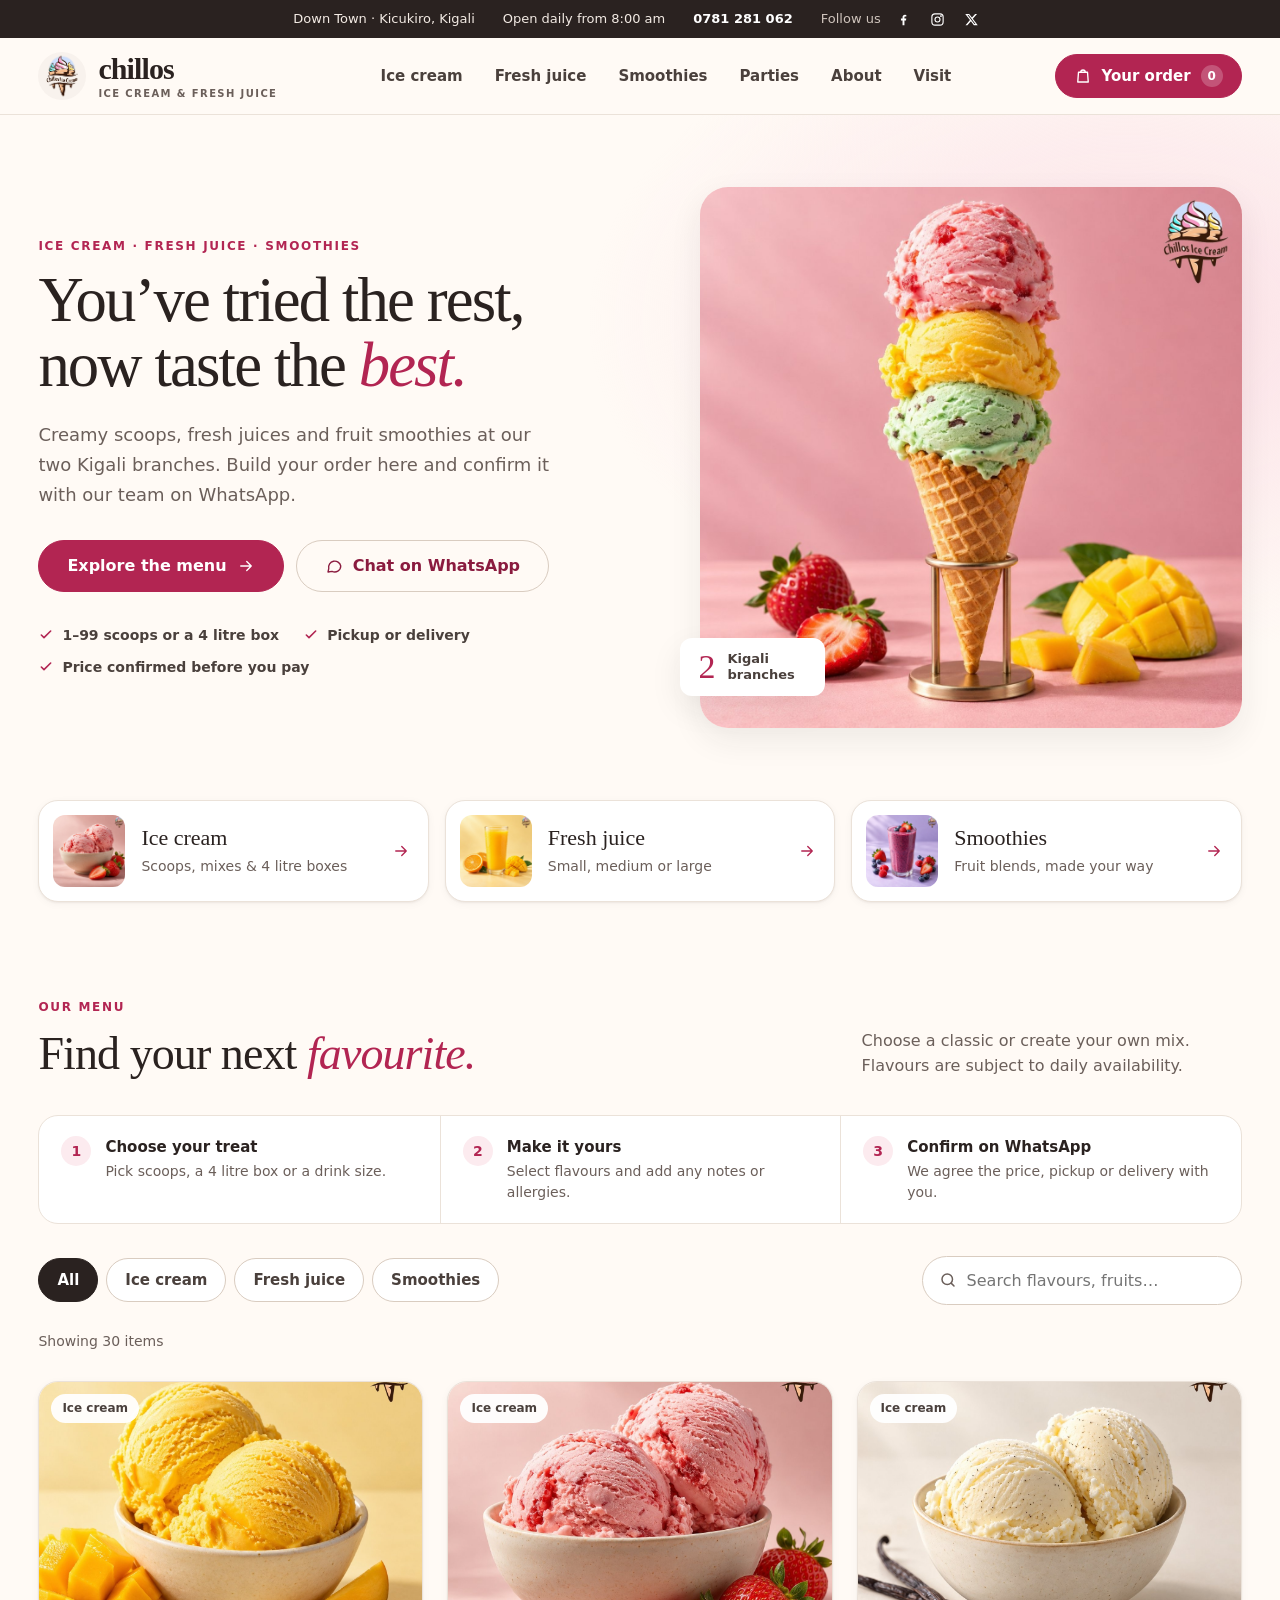
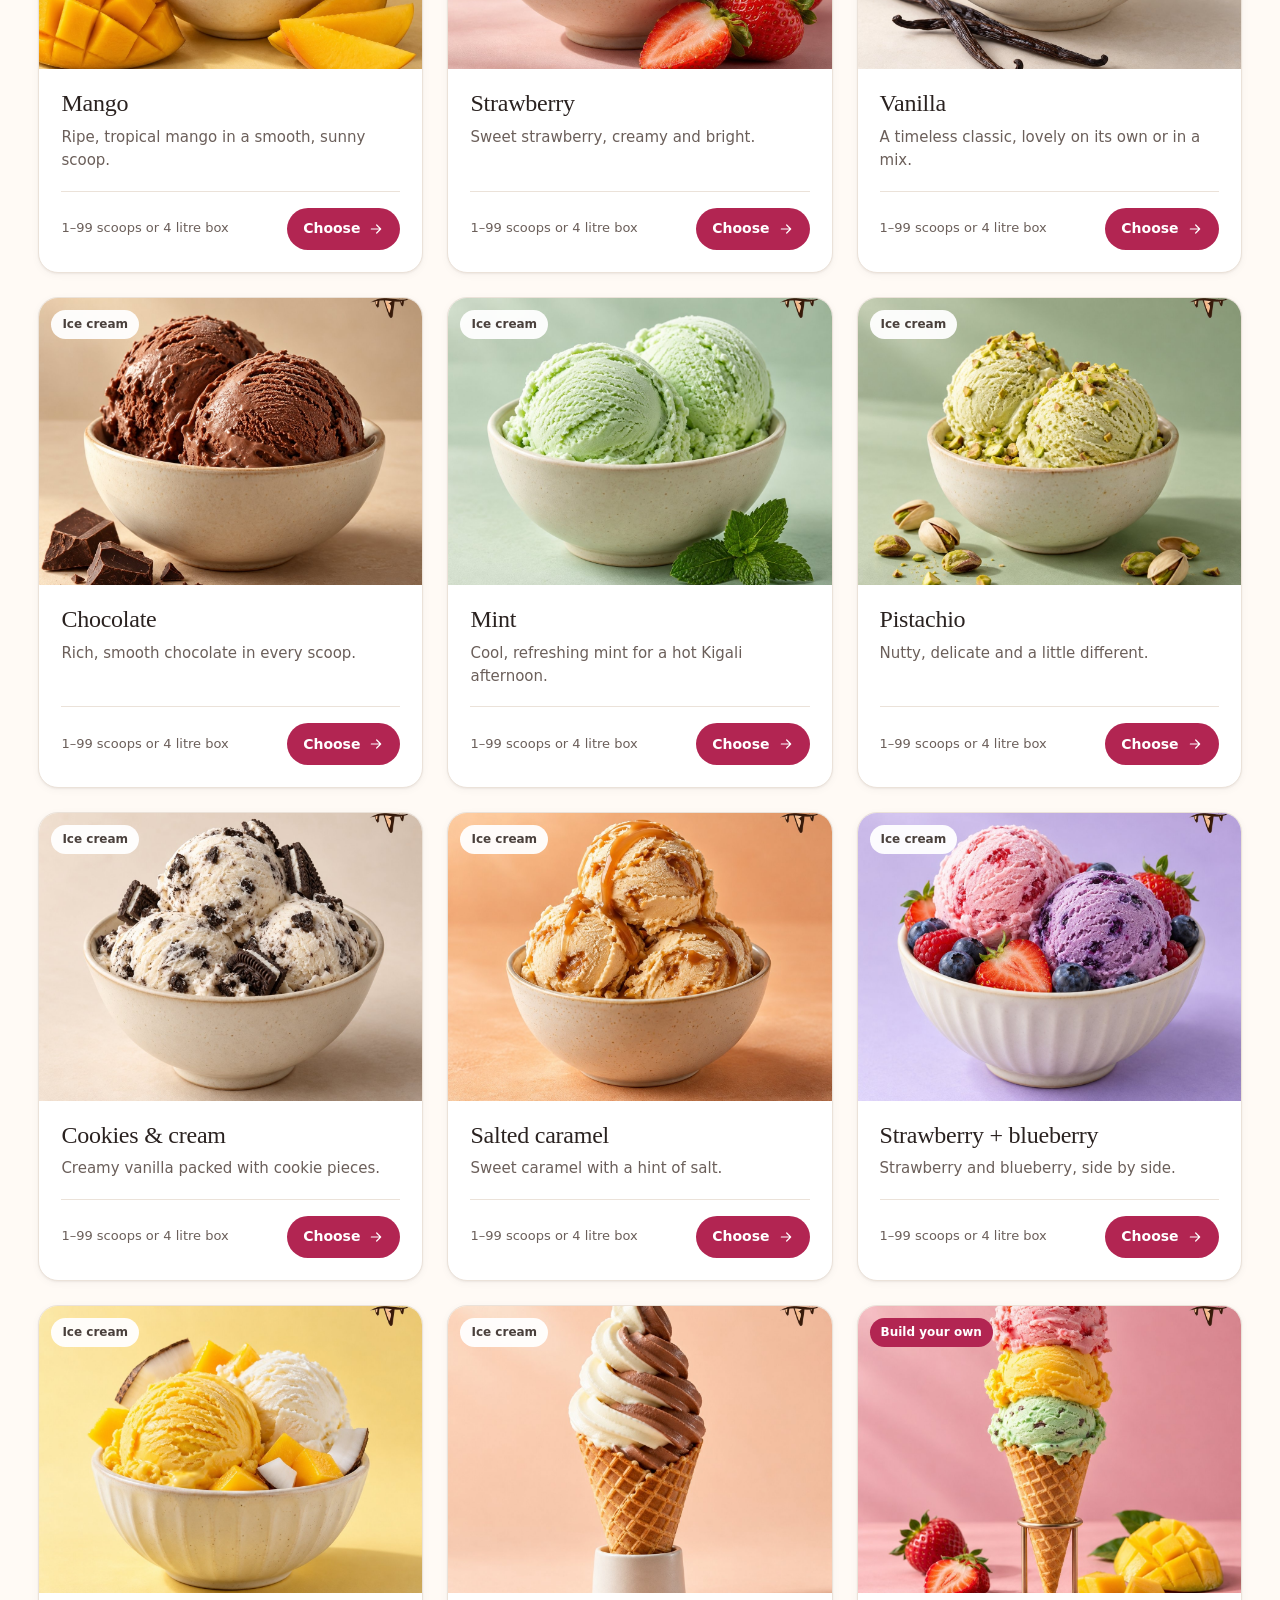
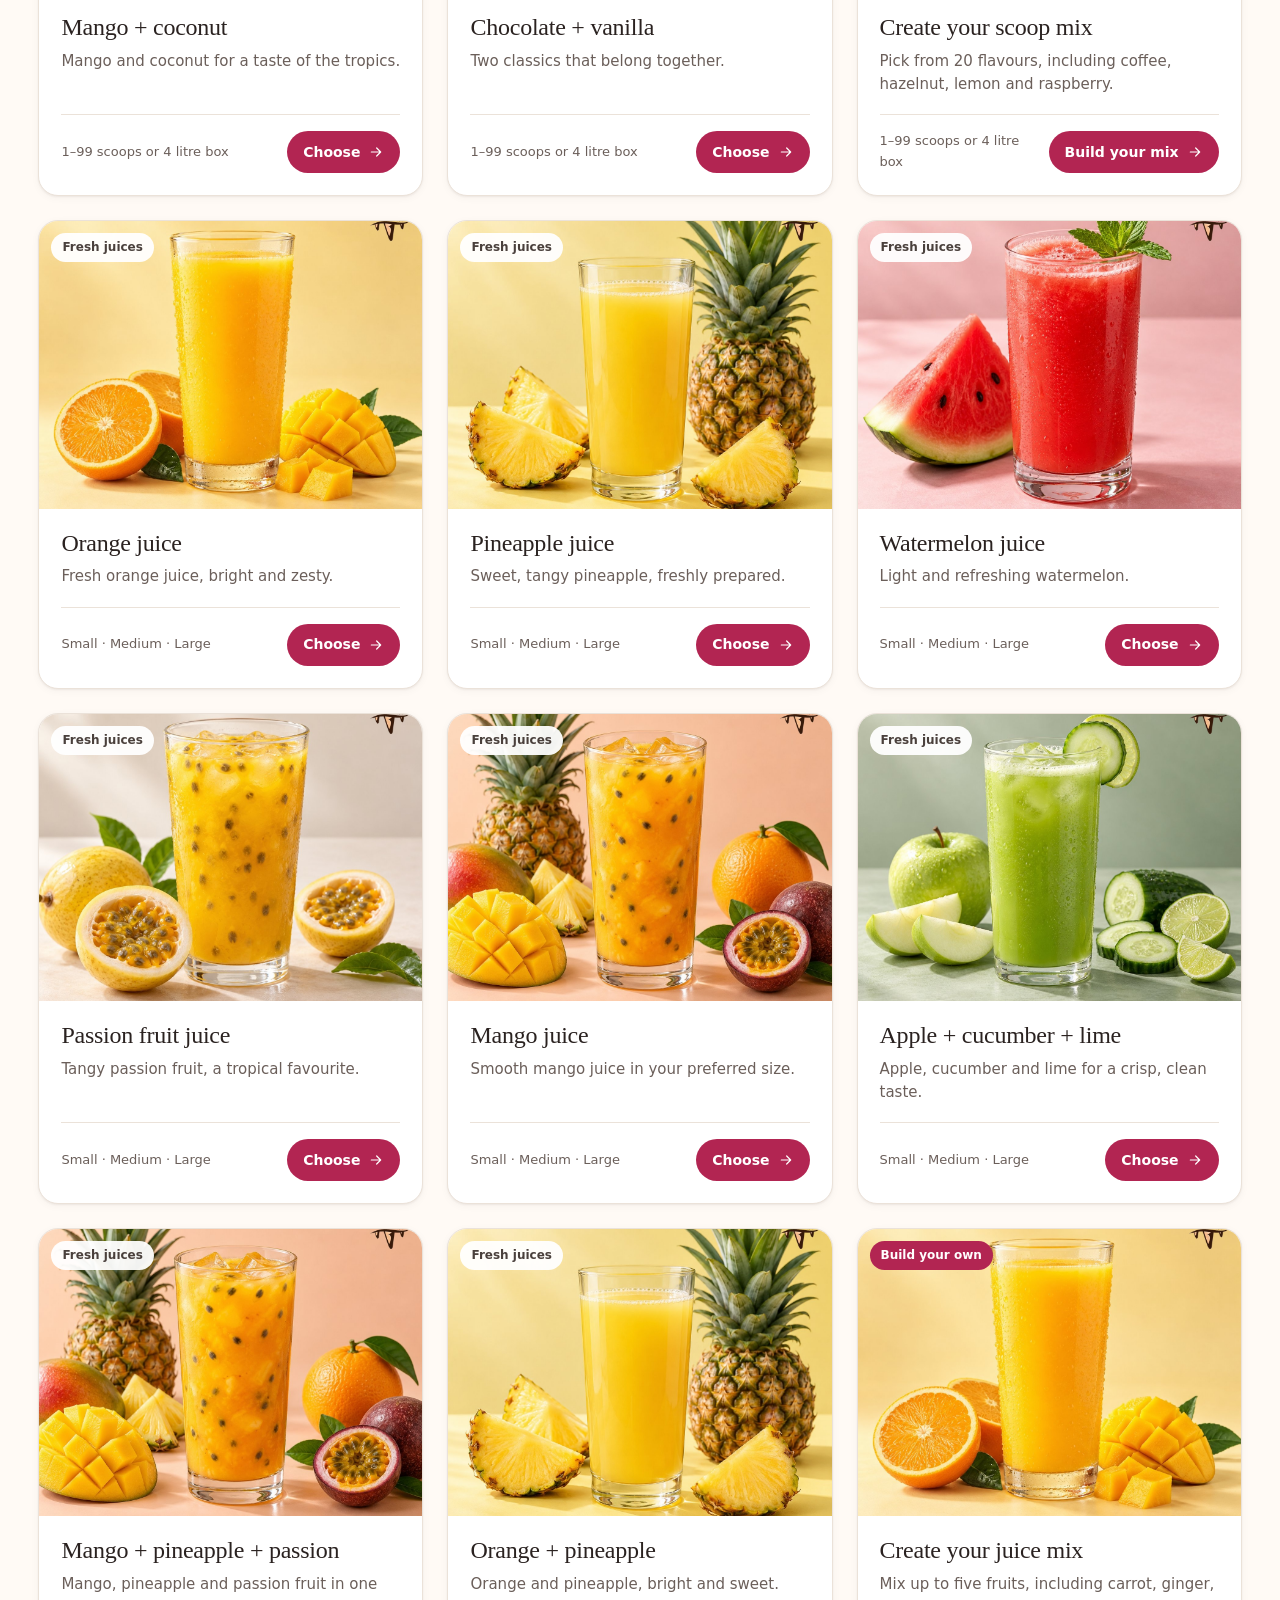
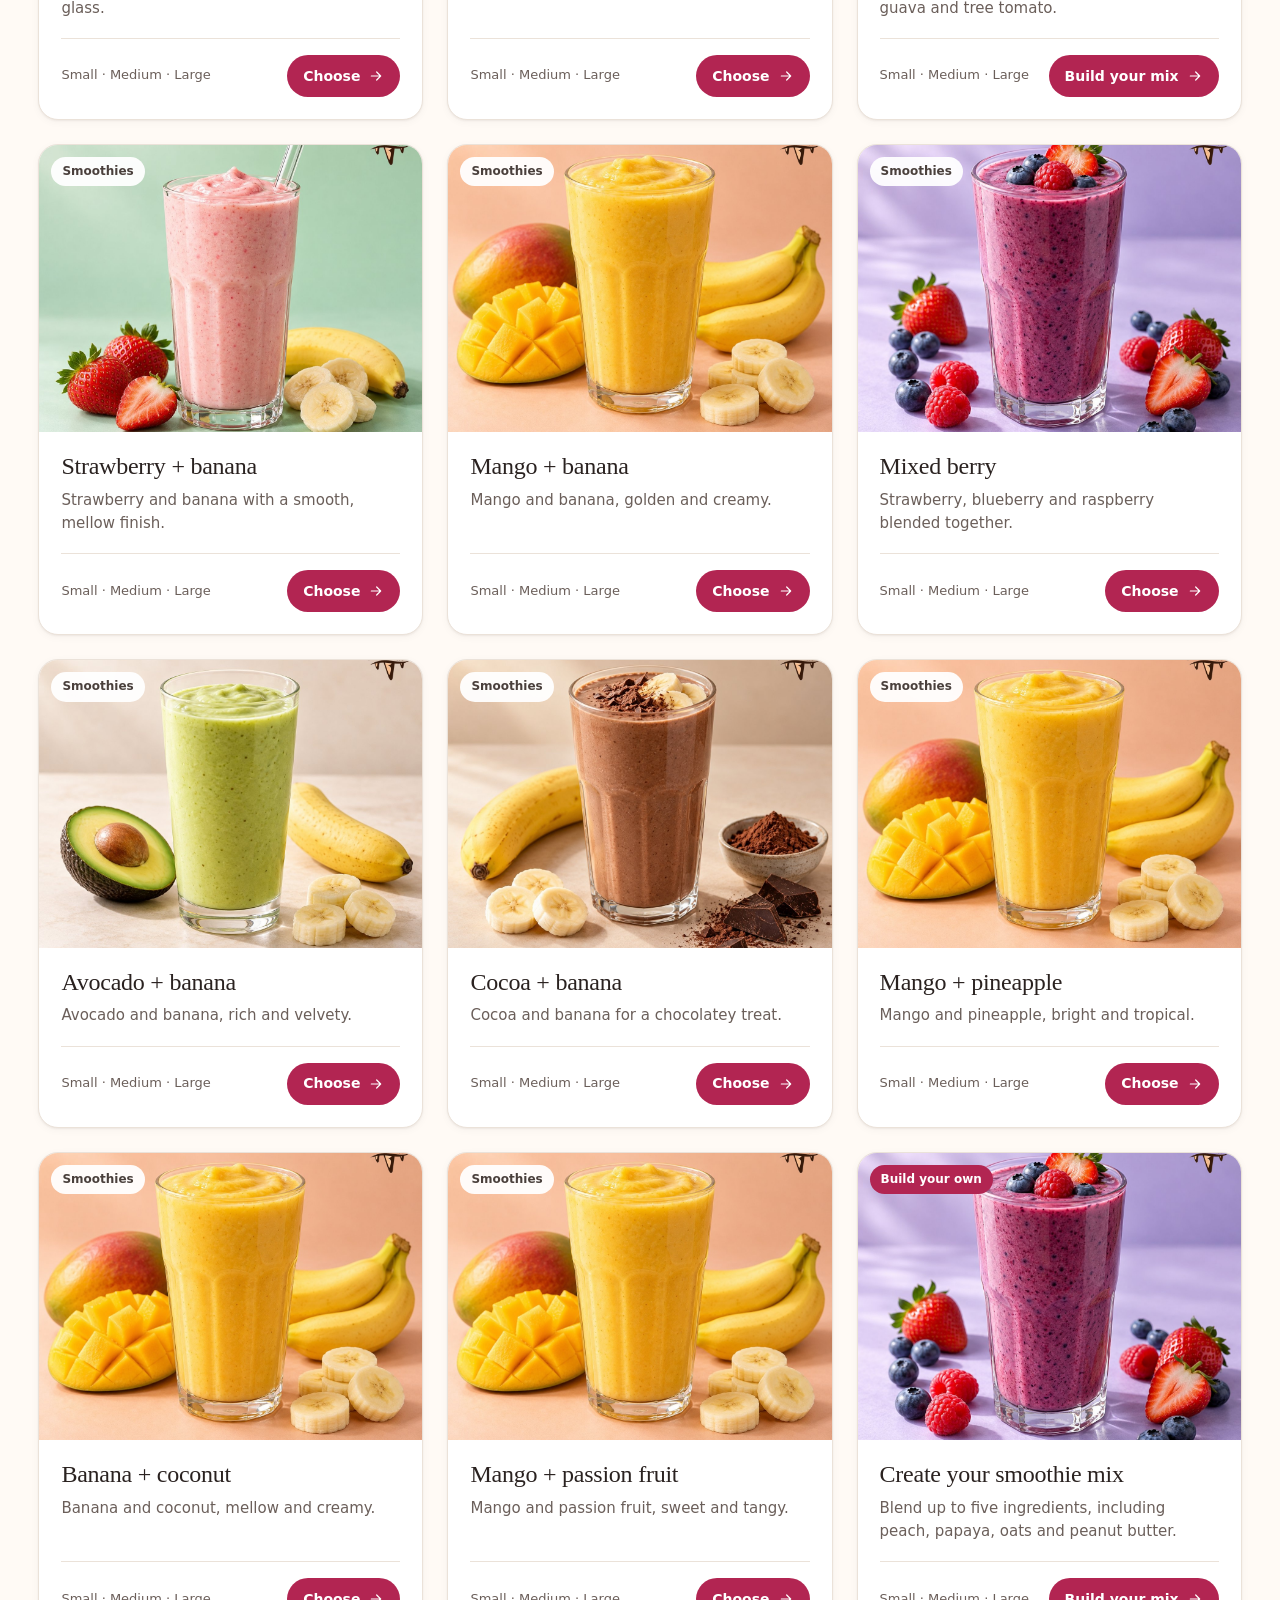
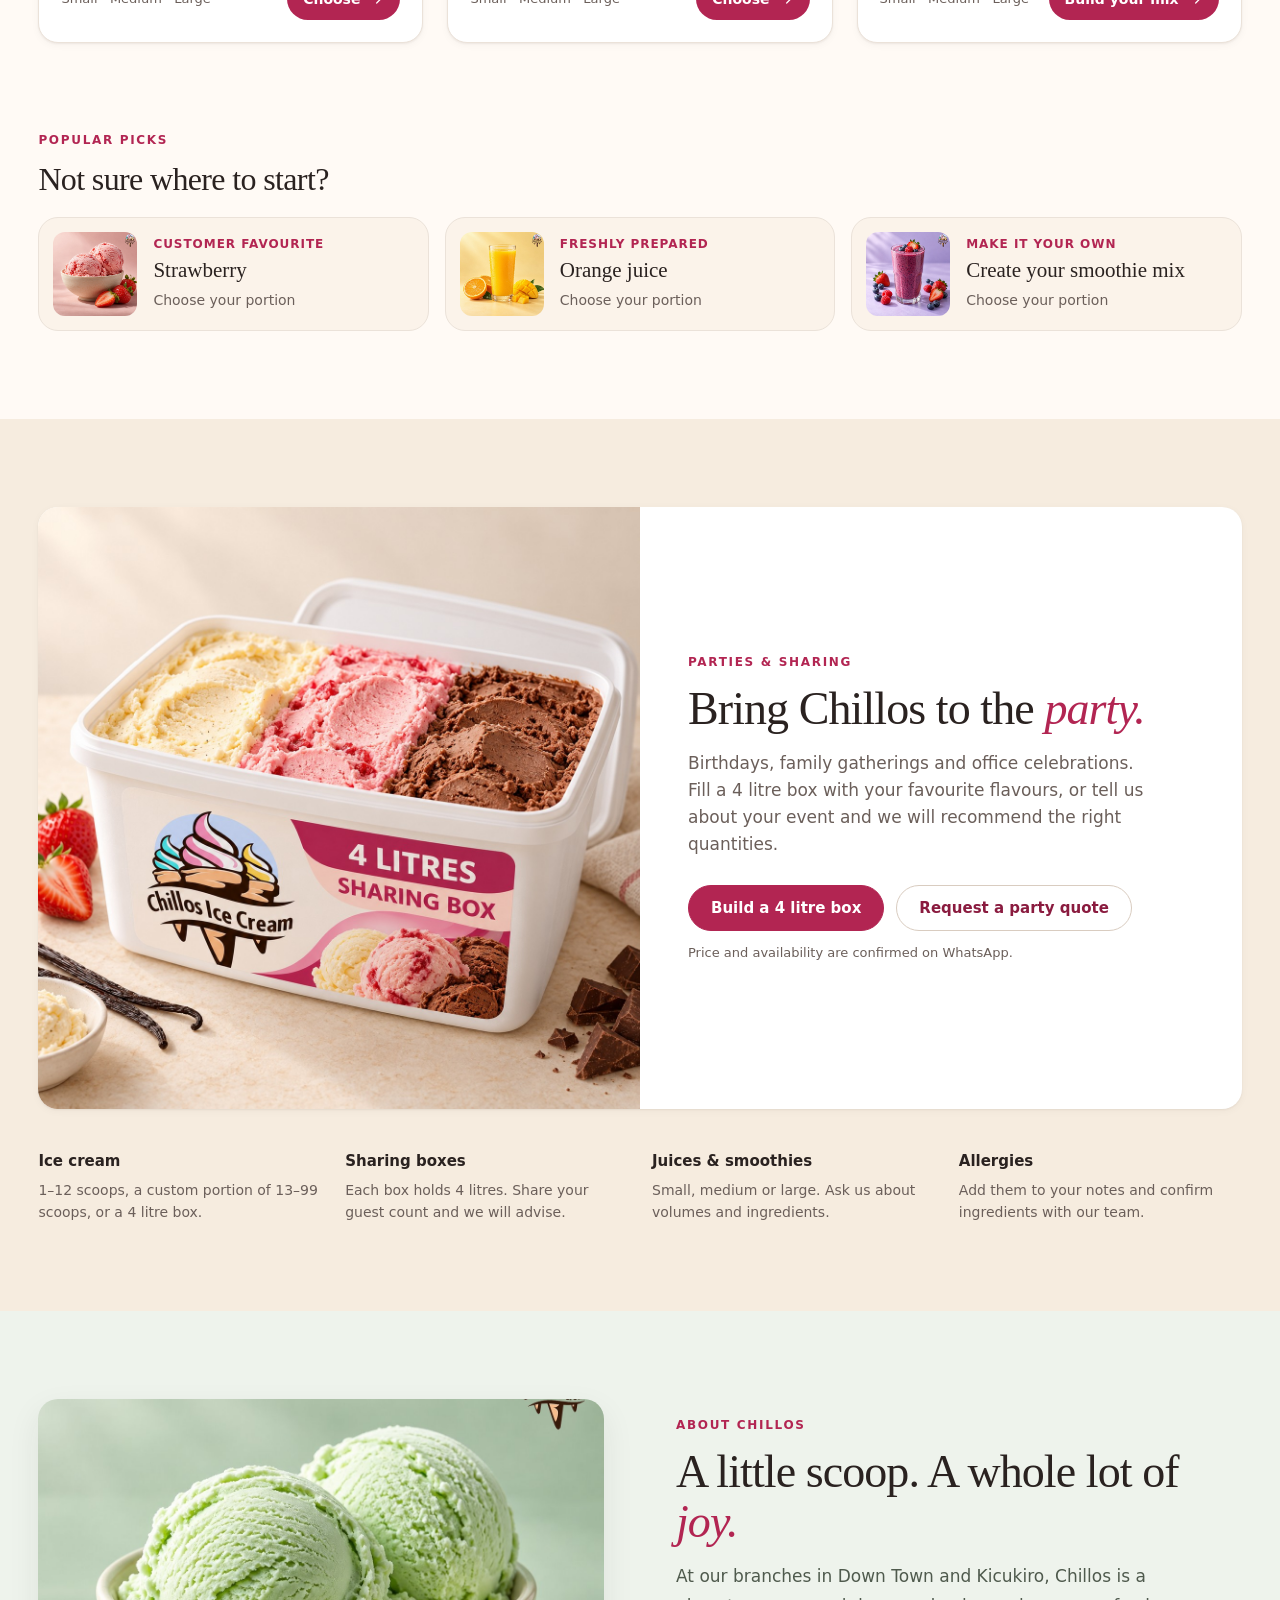
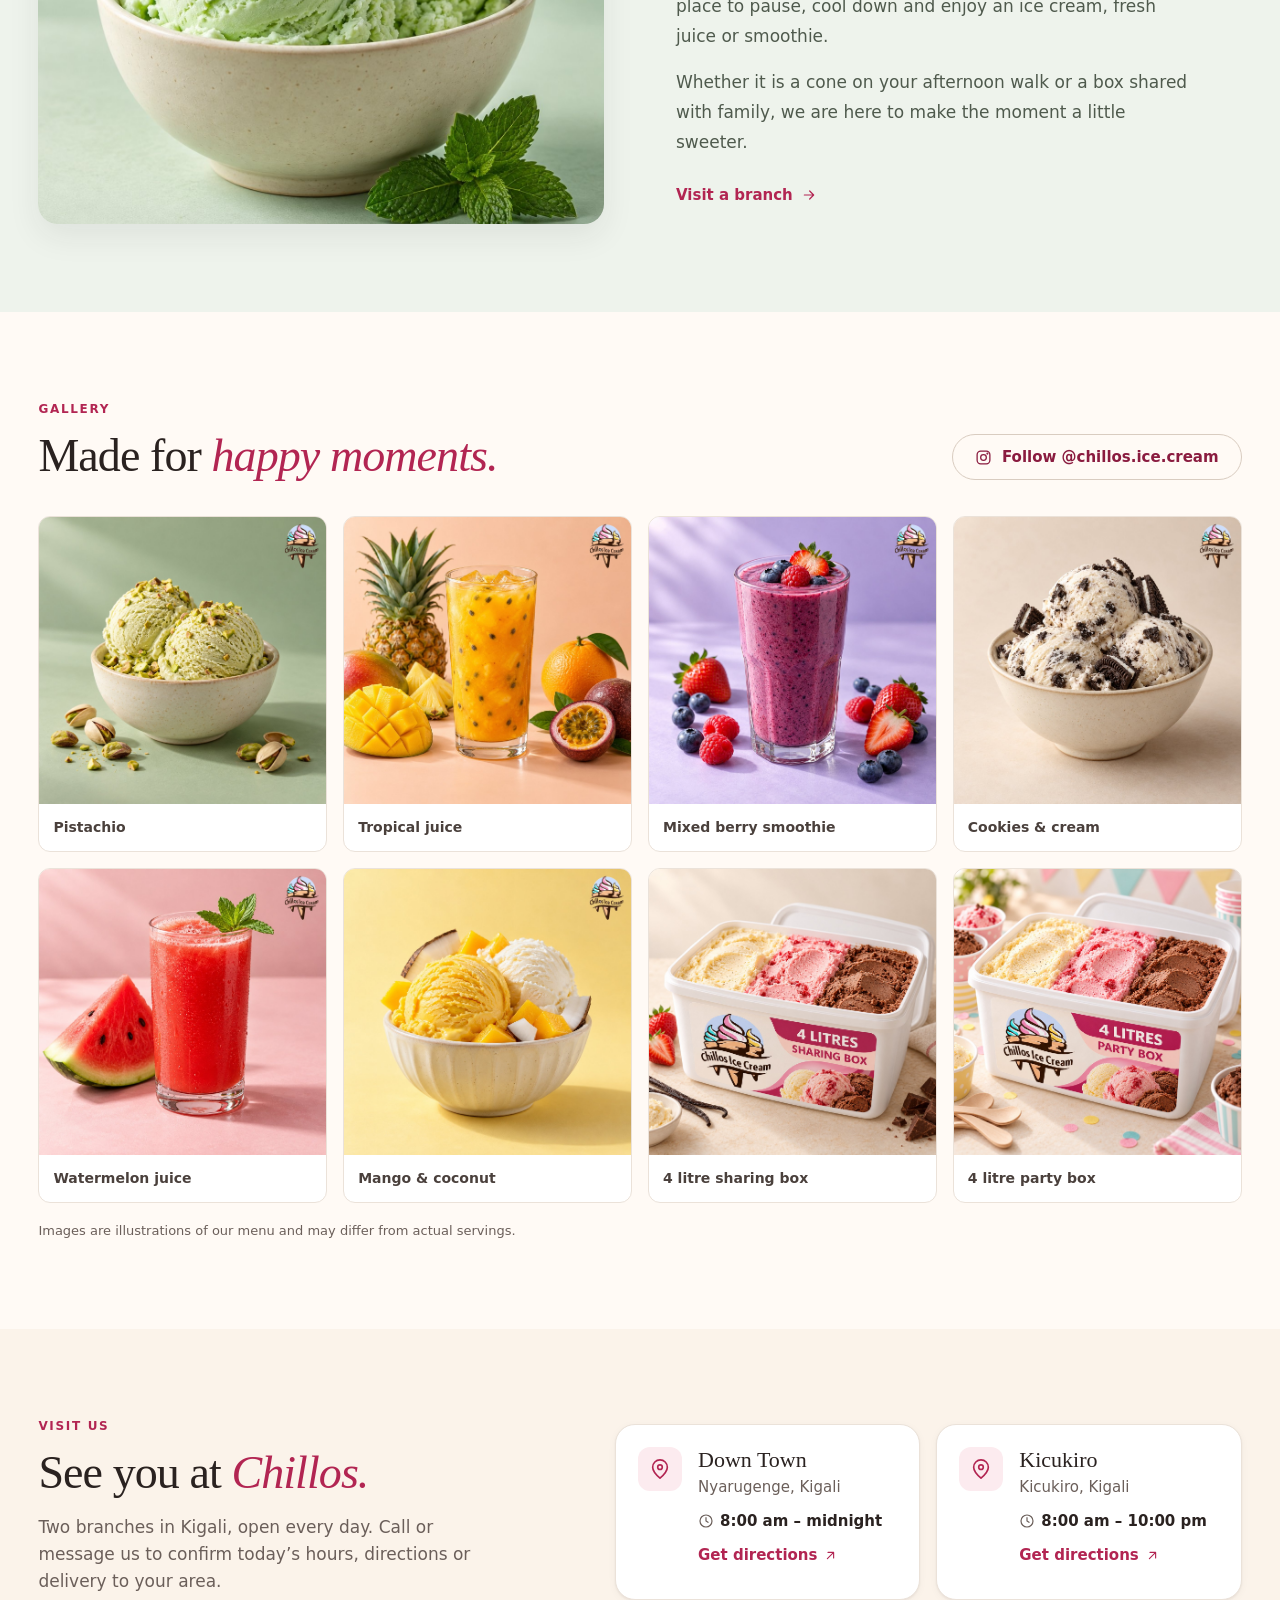
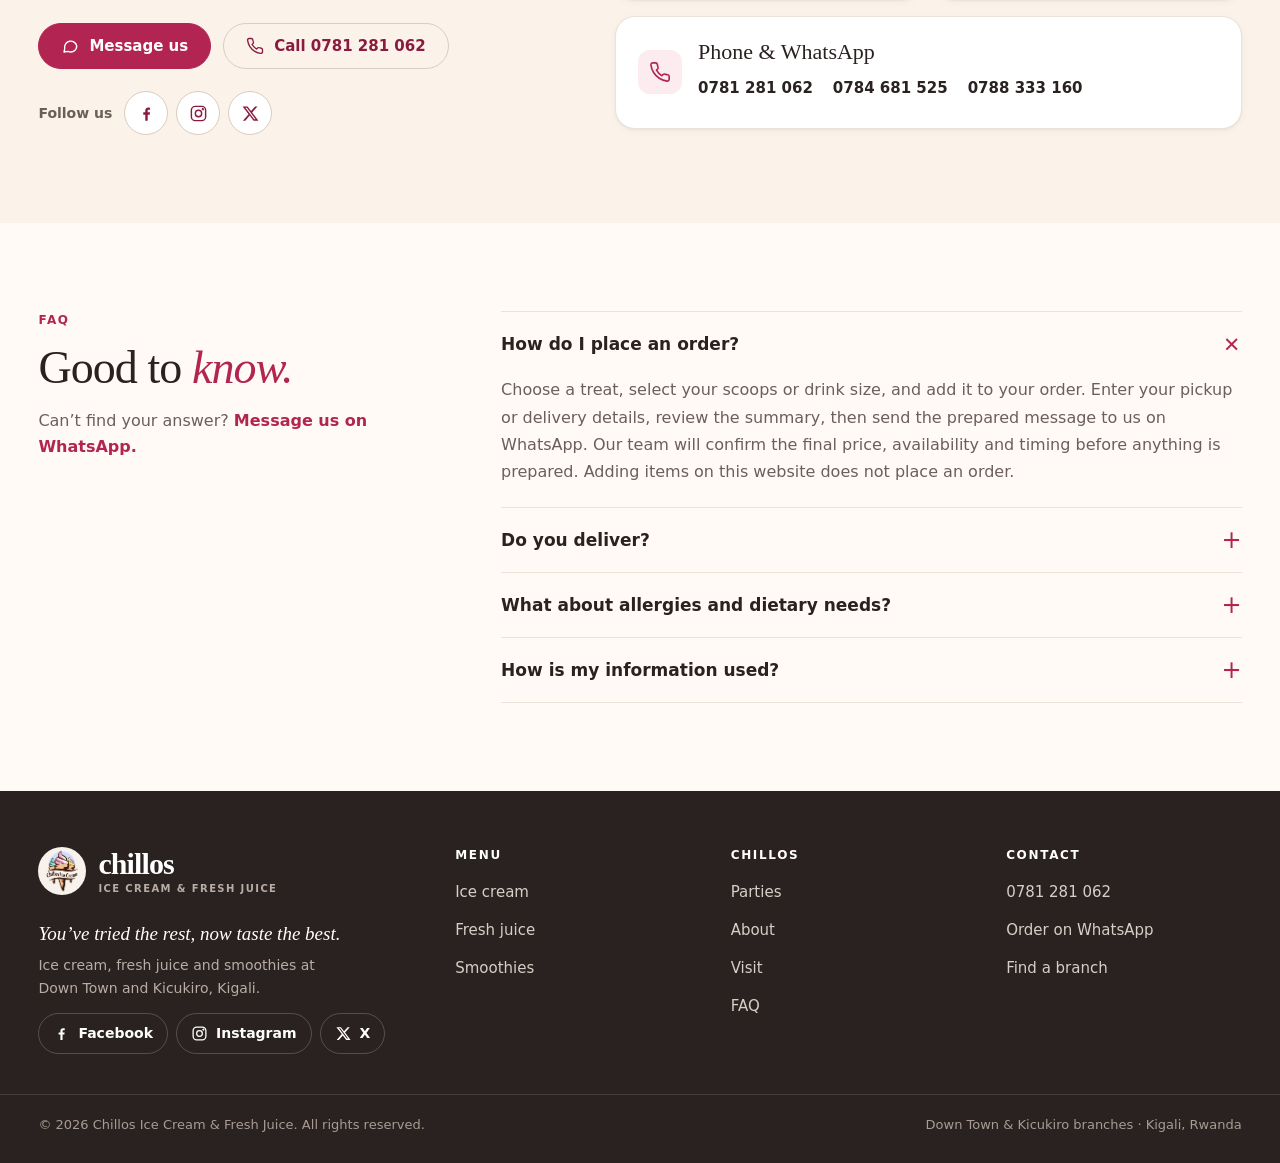
==== commit 64edc929: "Professional redesign: full-width responsive layout, slogan and social links - Rebuild layout as ful" ====
--- a/index.html
+++ b/index.html
@@ -1,51 +1,485 @@
 ﻿<!DOCTYPE html>
 <html lang="en">
 <head>
-<meta charset="utf-8">
-<meta name="viewport" content="width=device-width, initial-scale=1">
-<meta property="og:title" content="Chillos Ice Cream & Fresh Juice | Kigali"><meta property="og:description" content="Explore ice cream, fresh juices, and smoothies. Request your order on WhatsApp."><meta property="og:type" content="website"><meta property="og:image" content="assets/generated/hero.jpg?v=20261028-3"><meta name="theme-color" content="#ffedf0">
-<meta http-equiv="Cache-Control" content="no-cache, no-store, must-revalidate">
-<title>Chillos Ice Cream & Fresh Juice | A little happiness in Kigali</title>
-<meta name="description" content="Keep your cool with Chillos Ice Cream at our Down Town and Kicukiro branches. Explore flavors, build your order, and confirm pickup or delivery on WhatsApp.">
-<link rel="icon" href="assets/package-logo.png">
-<link rel="stylesheet" href="styles.css?v=20261029-5">
-<script src="catalog.js?v=20261028-1" defer></script>
-<script src="script.js?v=20261029-5" defer></script>
+  <meta charset="utf-8">
+  <meta name="viewport" content="width=device-width, initial-scale=1">
+  <title>Chillos Ice Cream &amp; Fresh Juice | You’ve tried the rest, now taste the best</title>
+  <meta name="description" content="Ice cream, fresh juices and smoothies at Chillos Down Town and Kicukiro, Kigali. Build your order online and confirm pickup or delivery on WhatsApp.">
+  <meta name="theme-color" content="#b22552">
+  <link rel="canonical" href="https://alainrichard.github.io/chillos-Ice-Cream/">
+  <meta property="og:type" content="website">
+  <meta property="og:site_name" content="Chillos Ice Cream &amp; Fresh Juice">
+  <meta property="og:title" content="Chillos Ice Cream &amp; Fresh Juice | You’ve tried the rest, now taste the best">
+  <meta property="og:description" content="You’ve tried the rest, now taste the best. Ice cream, fresh juices and smoothies in Kigali. Build your order and confirm it on WhatsApp.">
+  <meta property="og:url" content="https://alainrichard.github.io/chillos-Ice-Cream/">
+  <meta property="og:image" content="https://alainrichard.github.io/chillos-Ice-Cream/assets/generated/hero.jpg">
+  <meta name="twitter:card" content="summary_large_image">
+  <meta name="twitter:site" content="@ChillosIceCream">
+  <link rel="icon" href="assets/logo.webp" type="image/webp">
+  <link rel="apple-touch-icon" href="assets/logo.webp">
+  <link rel="stylesheet" href="styles.css?v=20261106-10">
+  <script type="application/ld+json">{"@context":"https://schema.org","@type":"IceCreamShop","name":"Chillos Ice Cream & Fresh Juice","url":"https://alainrichard.github.io/chillos-Ice-Cream/","logo":"https://alainrichard.github.io/chillos-Ice-Cream/assets/logo.webp","image":"https://alainrichard.github.io/chillos-Ice-Cream/assets/generated/hero.jpg","slogan":"You’ve tried the rest, now taste the best","telephone":"+250781281062","address":{"@type":"PostalAddress","addressLocality":"Kigali","addressCountry":"RW"},"sameAs":["https://www.facebook.com/profile.php?id=100070608721866","https://www.instagram.com/chillos.ice.cream/","https://x.com/ChillosIceCream"]}</script>
+  <script src="catalog.js?v=20261106-1" defer></script>
+  <script src="script.js?v=20261106-1" defer></script>
+  <script src="customer-tools.js?v=20261106-1" defer></script>
 </head>
 <body>
 <svg class="icon-sprite" aria-hidden="true" xmlns="http://www.w3.org/2000/svg"><defs>
-<symbol id="icon-menu" viewBox="0 0 24 24"><path d="M4 7h16M4 12h16M4 17h16"/></symbol>
-<symbol id="icon-arrow" viewBox="0 0 24 24"><path d="M7 17 17 7M8 7h9v9"/></symbol>
-<symbol id="icon-arrow-left" viewBox="0 0 24 24"><path d="m10 7-5 5 5 5M5 12h14"/></symbol>
-<symbol id="icon-close" viewBox="0 0 24 24"><path d="m6 6 12 12M18 6 6 18"/></symbol>
-<symbol id="icon-spark" viewBox="0 0 24 24"><path d="M12 2v20M2 12h20M5 5l14 14M19 5 5 19"/></symbol>
-<symbol id="icon-heart" viewBox="0 0 24 24"><path d="M20.8 4.6a5.5 5.5 0 0 0-7.8 0L12 5.7l-1.1-1.1a5.5 5.5 0 0 0-7.8 7.8l1.1 1.1L12 21l7.7-7.5 1.1-1.1a5.5 5.5 0 0 0 0-7.8Z"/></symbol>
-<symbol id="icon-map" viewBox="0 0 24 24"><path d="M20 10c0 5-8 12-8 12S4 15 4 10a8 8 0 1 1 16 0Z"/><circle cx="12" cy="10" r="2.5"/></symbol>
-<symbol id="icon-phone" viewBox="0 0 24 24"><path d="M22 16.9v3a2 2 0 0 1-2.2 2 19.8 19.8 0 0 1-8.6-3.1 19.5 19.5 0 0 1-6-6A19.8 19.8 0 0 1 2.1 4.2 2 2 0 0 1 4.1 2h3a2 2 0 0 1 2 1.7c.1 1 .4 2 .7 2.9a2 2 0 0 1-.4 2.1L8.1 10a16 16 0 0 0 6 6l1.3-1.3a2 2 0 0 1 2.1-.4c.9.3 1.9.6 2.9.7a2 2 0 0 1 1.6 1.9Z"/></symbol>
-<symbol id="icon-clock" viewBox="0 0 24 24"><circle cx="12" cy="12" r="9"/><path d="M12 7v5l3 2"/></symbol>
+  <symbol id="icon-menu" viewBox="0 0 24 24"><path d="M4 7h16M4 12h16M4 17h16"/></symbol>
+  <symbol id="icon-arrow" viewBox="0 0 24 24"><path d="M5 12h14M13 6l6 6-6 6"/></symbol>
+  <symbol id="icon-external" viewBox="0 0 24 24"><path d="M7 17 17 7M8 7h9v9"/></symbol>
+  <symbol id="icon-arrow-left" viewBox="0 0 24 24"><path d="m10 7-5 5 5 5M5 12h14"/></symbol>
+  <symbol id="icon-close" viewBox="0 0 24 24"><path d="m6 6 12 12M18 6 6 18"/></symbol>
+  <symbol id="icon-bag" viewBox="0 0 24 24"><path d="M6 7h12l1 13H5L6 7Z"/><path d="M9 7a3 3 0 0 1 6 0"/></symbol>
+  <symbol id="icon-map" viewBox="0 0 24 24"><path d="M20 10c0 5-8 12-8 12S4 15 4 10a8 8 0 1 1 16 0Z"/><circle cx="12" cy="10" r="2.5"/></symbol>
+  <symbol id="icon-phone" viewBox="0 0 24 24"><path d="M22 16.9v3a2 2 0 0 1-2.2 2 19.8 19.8 0 0 1-8.6-3.1 19.5 19.5 0 0 1-6-6A19.8 19.8 0 0 1 2.1 4.2 2 2 0 0 1 4.1 2h3a2 2 0 0 1 2 1.7c.1 1 .4 2 .7 2.9a2 2 0 0 1-.4 2.1L8.1 10a16 16 0 0 0 6 6l1.3-1.3a2 2 0 0 1 2.1-.4c.9.3 1.9.6 2.9.7a2 2 0 0 1 1.6 1.9Z"/></symbol>
+  <symbol id="icon-clock" viewBox="0 0 24 24"><circle cx="12" cy="12" r="9"/><path d="M12 7v5l3 2"/></symbol>
+  <symbol id="icon-chat" viewBox="0 0 24 24"><path d="M21 12a8 8 0 0 1-11.6 7.1L4 20l1-4.6A8 8 0 1 1 21 12Z"/></symbol>
+  <symbol id="icon-check" viewBox="0 0 24 24"><path d="m5 12 4 4 10-10"/></symbol>
+  <symbol id="icon-facebook" viewBox="0 0 24 24"><path fill="currentColor" stroke="none" d="M13.5 21v-7.5h2.53l.38-2.94H13.5V8.69c0-.85.24-1.43 1.46-1.43h1.56V4.63A21 21 0 0 0 14.25 4.5c-2.25 0-3.79 1.37-3.79 3.9v2.16H7.92v2.94h2.54V21h3.04Z"/></symbol>
+  <symbol id="icon-x" viewBox="0 0 24 24"><path fill="currentColor" stroke="none" d="M17.75 3h3.07l-6.7 7.66L22 21h-6.17l-4.83-6.32L5.47 21H2.4l7.17-8.2L2 3h6.33l4.37 5.78L17.75 3Zm-1.08 16.17h1.7L7.4 4.73H5.58l11.09 14.44Z"/></symbol>
+  <symbol id="icon-instagram" viewBox="0 0 24 24"><rect x="3" y="3" width="18" height="18" rx="5"/><circle cx="12" cy="12" r="4"/><circle cx="17.5" cy="6.5" r=".6" fill="currentColor"/></symbol>
 </defs></svg>
+
 <a class="skip" href="#main">Skip to content</a>
-<div class="announcement">A little happiness in every scoop <svg class="icon" aria-hidden="true"><use href="#icon-spark"/></svg> Kigali branches · Down Town &amp; Kicukiro <svg class="icon" aria-hidden="true"><use href="#icon-spark"/></svg> Scoops, sips & your own mix</div>
-<header class="header"><div class="wrap nav-bar">
-<a class="brand" href="#" aria-label="Chillos home"><img src="assets/package-logo.png" alt="Chillos Ice Cream" width="64" height="64"><span>chillos<span class="brand-small">ICE CREAM & FRESH JUICE</span></span></a>
-<button class="menu-toggle" aria-expanded="false" aria-controls="navigation" aria-label="Open navigation"><svg class="icon" aria-hidden="true"><use href="#icon-menu"/></svg></button>
-<nav id="navigation" aria-label="Main navigation"><a class="nav-category" href="#menu" data-category="ice">Ice Cream</a><a class="nav-category" href="#menu" data-category="smoothies">Smoothies</a><a class="nav-category" href="#menu" data-category="juices">Fresh Juice</a><a class="nav-info" href="#story">Our Story</a><a class="nav-info" href="#moments">Sweet Moments</a><a class="nav-info" href="#visit">Find Us</a></nav>
-<button class="button basket-button" data-open-cart>View order <span id="cart-count">0</span></button>
-</div></header>
+
+<div class="announcement">
+  <div class="wrap announcement-inner">
+    <span>Down Town &middot; Kicukiro, Kigali</span>
+    <span class="announcement-extra">Open daily from 8:00 am</span>
+    <a href="tel:+250781281062">0781 281 062</a>
+    <span class="announcement-social"><span>Follow us</span><a href="https://www.facebook.com/profile.php?id=100070608721866" target="_blank" rel="noopener" aria-label="Facebook (opens in a new tab)"><svg class="icon" aria-hidden="true"><use href="#icon-facebook"/></svg></a><a href="https://www.instagram.com/chillos.ice.cream/" target="_blank" rel="noopener" aria-label="Instagram (opens in a new tab)"><svg class="icon" aria-hidden="true"><use href="#icon-instagram"/></svg></a><a href="https://x.com/ChillosIceCream" target="_blank" rel="noopener" aria-label="X (opens in a new tab)"><svg class="icon" aria-hidden="true"><use href="#icon-x"/></svg></a></span>
+  </div>
+</div>
+
+<header class="header">
+  <div class="wrap nav-bar">
+    <a class="brand" href="#main" aria-label="Chillos home">
+      <img src="assets/logo.webp" alt="" width="48" height="48">
+      <span class="brand-name">chillos<span class="brand-small">Ice cream &amp; fresh juice</span></span>
+    </a>
+    <nav id="navigation" aria-label="Main navigation">
+      <a class="nav-category" href="#menu" data-category="ice">Ice cream</a>
+      <a class="nav-category" href="#menu" data-category="juices">Fresh juice</a>
+      <a class="nav-category" href="#menu" data-category="smoothies">Smoothies</a>
+      <a class="nav-info" href="#party">Parties</a>
+      <a class="nav-info" href="#story">About</a>
+      <a class="nav-info" href="#visit">Visit</a>
+      <a class="nav-social" href="https://www.facebook.com/profile.php?id=100070608721866" target="_blank" rel="noopener"><svg class="icon" aria-hidden="true"><use href="#icon-facebook"/></svg> Facebook</a>
+      <a class="nav-social" href="https://www.instagram.com/chillos.ice.cream/" target="_blank" rel="noopener"><svg class="icon" aria-hidden="true"><use href="#icon-instagram"/></svg> Instagram</a>
+      <a class="nav-social" href="https://x.com/ChillosIceCream" target="_blank" rel="noopener"><svg class="icon" aria-hidden="true"><use href="#icon-x"/></svg> X (Twitter)</a>
+    </nav>
+    <button class="button basket-button" type="button" data-open-cart>
+      <svg class="icon" aria-hidden="true"><use href="#icon-bag"/></svg> Your order <span id="cart-count" class="count">0</span>
+    </button>
+    <button class="menu-toggle" type="button" aria-expanded="false" aria-controls="navigation" aria-label="Open navigation"><svg class="icon" aria-hidden="true"><use href="#icon-menu"/></svg></button>
+  </div>
+</header>
+
 <main id="main">
-<section class="hero"><div class="wrap hero-grid"><div class="hero-copy"><p class="eyebrow"><span class="dot"></span> YOUR HAPPY PLACE IN KIGALI</p><h1>Life’s sweeter<br>with a little<br><em>Chillos.</em><svg class="spark icon" aria-hidden="true"><use href="#icon-spark"/></svg></h1><p class="intro">Colorful scoops. Fresh juices. Fruity smoothies.<br>Take a break and find your happy flavor.</p><div class="actions"><a class="button" href="#menu">Explore the menu <svg class="icon" aria-hidden="true"><use href="#icon-arrow"/></svg></a><a class="text-link" href="https://wa.me/250781281062" target="_blank" rel="noopener">Let’s chat <svg class="icon" aria-hidden="true"><use href="#icon-arrow"/></svg></a></div><div class="hero-foot"><span class="mini-scoops" aria-hidden="true"><i></i><i></i><i></i></span><p>A cone for you.<br><strong>A moment to enjoy.</strong></p></div></div><div class="hero-visual"><div class="photo-frame"><img src="assets/generated/hero.jpg?v=20261028-3" alt="Illustration of a cone with strawberry, mango, and mint ice cream" fetchpriority="high"><span class="photo-label">A LITTLE SCOOP OF HAPPINESS.</span></div><div class="hero-seal">SCOOP.<br>SIP.<br><em>Smile.</em></div><svg class="visual-star icon" aria-hidden="true"><use href="#icon-spark"/></svg><div class="floating-note">Keep your cool. <svg class="icon" aria-hidden="true"><use href="#icon-heart"/></svg></div></div></div></section>
-<div class="flavor-ribbon" aria-hidden="true"><span>GOOD VIBES</span><svg class="icon"><use href="#icon-spark"/></svg><span>GREAT ICE CREAM</span><svg class="icon"><use href="#icon-spark"/></svg><span>SWEET MOMENTS</span><svg class="icon"><use href="#icon-spark"/></svg><span>KEEP YOUR COOL</span><svg class="icon"><use href="#icon-spark"/></svg></div>
-<section class="category-section" aria-labelledby="category-title"><div class="wrap"><div class="category-heading"><p class="eyebrow">WHAT ARE YOU CRAVING?</p><h2 id="category-title">Pick your kind of <em>happy.</em></h2></div><div class="category-cards"><a href="#menu" data-category="ice"><img src="assets/generated/strawberry.jpg" alt="" loading="lazy" width="240" height="240"><div><h3>Ice cream</h3><p>A scoop, a mix, a little joy.</p><span>Explore scoops &#8599;</span></div></a><a href="#menu" data-category="juices"><img src="assets/generated/fresh-juice.jpg" alt="" loading="lazy" width="240" height="240"><div><h3>Fresh juices</h3><p>A bright, fruity refreshment.</p><span>Find your juice &#8599;</span></div></a><a href="#menu" data-category="smoothies"><img src="assets/generated/berry-smoothie.jpg" alt="" loading="lazy" width="240" height="240"><div><h3>Smoothies</h3><p>Your favorite fruits, together.</p><span>Explore blends &#8599;</span></div></a></div></div></section><section class="sharing-section" aria-labelledby="sharing-title"><div class="wrap sharing-feature"><img src="assets/generated/four-litre-box.jpg?v=20261029-3" alt="Chillos 4 litre sharing box mockup" loading="lazy" width="1254" height="1254"><div><p class="eyebrow">HAPPINESS, MADE TO SHARE</p><h2 id="sharing-title">Bring a little Chillos<br>to the <em>party.</em></h2><p>Family afternoons, birthdays, or just because. Make a 4 litre box your own with a mix of flavors.</p><button class="button" type="button" data-detail="custom-ice" data-portion="Full box – 4 litres">Build your sharing box &#8599;</button><p class="feature-note">Price &amp; availability confirmed on WhatsApp.<br>Packaging shown is an illustrative mockup.</p></div></div></section><section class="section menu-section" id="menu"><div class="wrap"><div class="section-heading"><div><p class="eyebrow">THE CHILLOS COLLECTION</p><h2>Find your next<br><em>favorite.</em></h2></div><p>Explore ice cream, fresh juices and smoothies.<br>Choose a favorite or make it your own.</p></div><aside class="ordering-guide" aria-label="How ordering works"><h3>Your order, your way</h3><div><p><strong>01 &middot; Choose your treat</strong><br>Scoops, a 4 litre box, or your drink size.</p><p><strong>02 &middot; Make it yours</strong><br>Pick flavors and add your preferences.</p><p><strong>03 &middot; Chat to confirm</strong><br>Agree the price and pickup or delivery.</p></div><p>Flavors are subject to availability. Please mention allergies. Images are illustrative.</p></aside><div class="menu-tools"><div class="filters" role="group" aria-label="Filter menu"><button class="filter active" data-filter="all" aria-pressed="true">The full collection</button><button class="filter" data-filter="ice" aria-pressed="false">Ice cream</button><button class="filter" data-filter="juices" aria-pressed="false">Fresh juices</button><button class="filter" data-filter="smoothies" aria-pressed="false">Smoothies</button></div><label class="search"><span>Search the menu</span><input id="search" type="search" placeholder="Search treats & drinks…"></label></div><button id="reset-menu" class="text-button" type="button">Clear search & show everything</button><p id="result-count" class="result-count" role="status"></p><div class="product-grid" id="products"></div><p id="no-results" hidden>No matching treats or drinks. Try another search or choose The full collection.</p><noscript><p>Explore ice cream, fresh juices, and smoothies. <a href="https://wa.me/250781281062">Message us on WhatsApp to order.</a></p></noscript></div></section>
-<section class="story-section" id="story"><div class="wrap story-grid"><div class="story-image"><img src="assets/generated/mint.jpg?v=20261028-3" alt="Illustration of mint ice cream with fresh mint" loading="lazy"><span class="story-seal">SCOOP.<br>SMILE.<br>REPEAT.</span></div><div class="story-copy"><p class="eyebrow">HELLO, WE’RE CHILLOS</p><h2>A little scoop.<br>A whole lot of <em>joy.</em></h2><p>At our branches in Down Town and Kicukiro, Chillos is a place to pause, cool down, and enjoy an ice cream, fresh juice, or smoothie.</p><p>From a colorful cone on your afternoon walk to a cup shared with your favorite person, there’s always a good reason for ice cream.</p><div class="story-points"><span><svg class="icon" aria-hidden="true"><use href="#icon-spark"/></svg> Colorful flavors</span><span><svg class="icon" aria-hidden="true"><use href="#icon-heart"/></svg> Moments to share</span></div><a class="text-link" href="#visit">Come say hello <svg class="icon" aria-hidden="true"><use href="#icon-arrow"/></svg></a></div></div></section>
-<section class="section" id="moments"><div class="wrap"><div class="section-heading"><div><p class="eyebrow">THE SWEET SIDE OF LIFE</p><h2>Made for <em>happy moments.</em></h2></div><a class="text-link" href="https://www.instagram.com/chillos.ice.cream/" target="_blank" rel="noopener">Follow on Instagram <svg class="icon" aria-hidden="true"><use href="#icon-arrow"/></svg></a></div><p class="gallery-note">A little flavor inspiration. These AI-generated images illustrate our dessert theme, not the shop or actual servings.</p><div class="gallery"><button data-gallery="assets/generated/pistachio.jpg" aria-label="View Pistachio ice cream"><img src="assets/generated/pistachio.jpg" alt="Pistachio ice cream inspiration" loading="lazy"><span>Pistachio ice cream</span></button><button data-gallery="assets/generated/tropical-juice.jpg" aria-label="View Tropical mixed juice"><img src="assets/generated/tropical-juice.jpg" alt="Tropical mixed juice inspiration" loading="lazy"><span>Tropical mixed juice</span></button><button data-gallery="assets/generated/berry-smoothie.jpg" aria-label="View Mixed berry smoothie"><img src="assets/generated/berry-smoothie.jpg" alt="Mixed berry smoothie inspiration" loading="lazy"><span>Mixed berry smoothie</span></button><button data-gallery="assets/generated/cookies-cream.jpg" aria-label="View Cookies and cream ice cream"><img src="assets/generated/cookies-cream.jpg" alt="Cookies and cream ice cream inspiration" loading="lazy"><span>Cookies and cream ice cream</span></button><button data-gallery="assets/generated/watermelon-juice.jpg" aria-label="View Watermelon juice"><img src="assets/generated/watermelon-juice.jpg" alt="Watermelon juice inspiration" loading="lazy"><span>Watermelon juice</span></button><button data-gallery="assets/generated/tropical-mix.jpg" aria-label="View Mango and coconut scoops"><img src="assets/generated/tropical-mix.jpg" alt="Mango and coconut scoops inspiration" loading="lazy"><span>Mango and coconut scoops</span></button><button data-gallery="assets/generated/four-litre-box.jpg?v=20261029-3" aria-label="View the 4 litre ice cream box"><img src="assets/generated/four-litre-box.jpg?v=20261029-3" alt="Four litre Chillos ice cream box inspiration" loading="lazy"><span>4 litre sharing box</span></button><button data-gallery="assets/generated/four-litre-party.jpg?v=20261029-4" aria-label="View the 4 litre party box"><img src="assets/generated/four-litre-party.jpg?v=20261029-4" alt="Four litre Chillos ice cream party box inspiration" loading="lazy"><span>4 litre party box</span></button></div></div></section>
-<section class="visit-section" id="visit"><div class="wrap visit-grid"><div><p class="eyebrow">YOUR NEXT SWEET STOP</p><h2>See you at <em>Chillos.</em></h2><p>Bring a friend. Bring your sweet tooth.<br>We’ll help you find your happy flavor.</p><a class="button" href="https://www.google.com/maps/search/?api=1&query=Chillos+Ice+Cream+Kigali" target="_blank" rel="noopener">Find our branches <svg class="icon" aria-hidden="true"><use href="#icon-arrow"/></svg></a></div><div class="contact-card"><div><span class="contact-icon"><svg class="icon" aria-hidden="true"><use href="#icon-map"/></svg></span><div><h3>Two Kigali locations</h3><p><strong>Down Town</strong> · Nyarugenge<br><strong>Kicukiro</strong> · Kigali</p></div></div><div><span class="contact-icon"><svg class="icon" aria-hidden="true"><use href="#icon-phone"/></svg></span><div><h3>Let’s talk ice cream</h3><p><a href="tel:+250781281062">0781 281 062</a> · <a href="tel:+250784681525">0784 681 525</a><br><a href="tel:+250788333160">0788 333 160</a></p></div></div><div><span class="contact-icon"><svg class="icon" aria-hidden="true"><use href="#icon-clock"/></svg></span><div><h3>Planning a visit or delivery?</h3><p><a href="https://wa.me/250781281062?text=Hi%20Chillos!%20What%20are%20your%20opening%20hours%20today%3F" target="_blank" rel="noopener">Message us for today’s hours and directions <svg class="icon" aria-hidden="true"><use href="#icon-arrow"/></svg></a></p></div></div></div></div></section>
-<section class="section faq-section"><div class="wrap faq-grid"><div><p class="eyebrow">A FEW SWEET DETAILS</p><h2>Good to <em>know.</em></h2></div><div><details><summary>How do I place an order?</summary><p>Choose a flavor, select the number of scoops or drink size, and add your selection to Your order. Add your pickup or delivery details, then continue to WhatsApp. Send the prepared message to Chillos. Based on your scoops, drink sizes, flavors, quantity, and delivery choice, Chillos will discuss and agree the final price with you on WhatsApp before confirming availability and timing. Adding items here does not place an order.</p></details><details open><summary>Can I get my ice cream delivered?</summary><p>Choose delivery in your order and add your area or address. Our team will confirm coverage, timing, and any delivery fee on WhatsApp before you order.</p></details><details open><summary>What about allergies and dietary needs?</summary><p>Please tell our team about any allergies before ordering. Ask about ingredients and possible cross-contact so we can help you choose.</p></details><details><summary>How is my information used?</summary><p>Your basket is saved in this browser until you remove its items or clear site data. This static website does not save customer details to a server. Your name, phone, address, and notes are passed to WhatsApp when you continue and are sent to Chillos when you send the message. Ask Chillos on 0781 281 062 about its message retention or deletion practices. WhatsApp’s privacy terms also apply.</p></details></div></div></section>
+  <section class="hero" aria-labelledby="hero-title">
+    <div class="wrap hero-grid">
+      <div class="hero-copy">
+        <p class="eyebrow">Ice cream &middot; Fresh juice &middot; Smoothies</p>
+        <h1 id="hero-title" class="slogan"><span class="slogan-line">You’ve tried the rest,</span> <span class="slogan-line">now taste the <em>best.</em></span></h1>
+        <p class="intro">Creamy scoops, fresh juices and fruit smoothies at our two Kigali branches. Build your order here and confirm it with our team on WhatsApp.</p>
+        <div class="actions">
+          <a class="button button-lg" href="#menu">Explore the menu <svg class="icon" aria-hidden="true"><use href="#icon-arrow"/></svg></a>
+          <a class="button button-lg secondary" href="https://wa.me/250781281062" target="_blank" rel="noopener"><svg class="icon" aria-hidden="true"><use href="#icon-chat"/></svg> Chat on WhatsApp</a>
+        </div>
+        <ul class="hero-points">
+          <li><svg class="icon" aria-hidden="true"><use href="#icon-check"/></svg> 1–99 scoops or a 4 litre box</li>
+          <li><svg class="icon" aria-hidden="true"><use href="#icon-check"/></svg> Pickup or delivery</li>
+          <li><svg class="icon" aria-hidden="true"><use href="#icon-check"/></svg> Price confirmed before you pay</li>
+        </ul>
+      </div>
+      <div class="hero-visual">
+        <img src="assets/generated/hero.jpg?v=20261028-3" alt="Cone with strawberry, mango and mint ice cream" width="1254" height="1254" fetchpriority="high">
+        <div class="hero-badge"><strong>2</strong><span>Kigali branches</span></div>
+      </div>
+    </div>
+  </section>
+
+  <section class="category-section" aria-labelledby="category-title">
+    <div class="wrap">
+      <h2 id="category-title" class="visually-hidden">Browse by category</h2>
+      <div class="category-cards">
+        <a href="#menu" data-category="ice"><img src="assets/generated/strawberry.jpg" alt="" loading="lazy" width="240" height="240"><span><strong>Ice cream</strong><small>Scoops, mixes &amp; 4 litre boxes</small></span><svg class="icon" aria-hidden="true"><use href="#icon-arrow"/></svg></a>
+        <a href="#menu" data-category="juices"><img src="assets/generated/fresh-juice.jpg" alt="" loading="lazy" width="240" height="240"><span><strong>Fresh juice</strong><small>Small, medium or large</small></span><svg class="icon" aria-hidden="true"><use href="#icon-arrow"/></svg></a>
+        <a href="#menu" data-category="smoothies"><img src="assets/generated/berry-smoothie.jpg" alt="" loading="lazy" width="240" height="240"><span><strong>Smoothies</strong><small>Fruit blends, made your way</small></span><svg class="icon" aria-hidden="true"><use href="#icon-arrow"/></svg></a>
+      </div>
+    </div>
+  </section>
+
+  <section class="section menu-section" id="menu" aria-labelledby="menu-title">
+    <div class="wrap">
+      <div class="section-heading">
+        <div>
+          <p class="eyebrow">Our menu</p>
+          <h2 id="menu-title">Find your next <em>favourite.</em></h2>
+        </div>
+        <p>Choose a classic or create your own mix. Flavours are subject to daily availability.</p>
+      </div>
+
+      <ol class="ordering-guide" aria-label="How ordering works">
+        <li><span>1</span><div><strong>Choose your treat</strong>Pick scoops, a 4 litre box or a drink size.</div></li>
+        <li><span>2</span><div><strong>Make it yours</strong>Select flavours and add any notes or allergies.</div></li>
+        <li><span>3</span><div><strong>Confirm on WhatsApp</strong>We agree the price, pickup or delivery with you.</div></li>
+      </ol>
+
+      <div class="menu-tools">
+        <div class="filters" role="group" aria-label="Filter menu">
+          <button class="filter active" type="button" data-filter="all" aria-pressed="true">All</button>
+          <button class="filter" type="button" data-filter="ice" aria-pressed="false">Ice cream</button>
+          <button class="filter" type="button" data-filter="juices" aria-pressed="false">Fresh juice</button>
+          <button class="filter" type="button" data-filter="smoothies" aria-pressed="false">Smoothies</button>
+        </div>
+        <label class="search"><span class="visually-hidden">Search the menu</span><input id="search" type="search" placeholder="Search flavours, fruits…" autocomplete="off"></label>
+      </div>
+      <div class="menu-status">
+        <p id="result-count" class="result-count" role="status"></p>
+        <button id="reset-menu" class="text-button" type="button">Clear filters</button>
+      </div>
+      <div class="product-grid" id="products"></div>
+      <div id="no-results" class="no-results" hidden>
+        <p><strong>No matches found.</strong> Try another flavour or fruit, or clear the filters.</p>
+      </div>
+      <noscript><p class="no-results">Our online menu needs JavaScript. <a href="https://wa.me/250781281062">Message us on WhatsApp to order.</a></p></noscript>
+    </div>
+  </section>
+
+  <section id="menu-highlights" class="highlights-section" aria-labelledby="highlights-title" hidden>
+    <div class="wrap">
+      <div class="highlights-heading">
+        <p class="eyebrow">Popular picks</p>
+        <h2 id="highlights-title">Not sure where to start?</h2>
+      </div>
+      <div id="highlight-items" class="highlight-grid"></div>
+    </div>
+  </section>
+
+  <section class="section sharing-section" id="party" aria-labelledby="sharing-title">
+    <div class="wrap">
+      <div class="sharing-feature">
+        <img src="assets/generated/four-litre-box.jpg?v=20261029-3" alt="Chillos 4 litre ice cream sharing box" loading="lazy" width="1254" height="1254">
+        <div class="sharing-copy">
+          <p class="eyebrow">Parties &amp; sharing</p>
+          <h2 id="sharing-title">Bring Chillos to the <em>party.</em></h2>
+          <p>Birthdays, family gatherings and office celebrations. Fill a 4 litre box with your favourite flavours, or tell us about your event and we will recommend the right quantities.</p>
+          <div class="sharing-actions">
+            <button class="button" type="button" data-detail="custom-ice" data-portion="Full box – 4 litres">Build a 4 litre box</button>
+            <button class="button secondary" type="button" data-open-party>Request a party quote</button>
+          </div>
+          <p class="fine-print">Price and availability are confirmed on WhatsApp.</p>
+        </div>
+      </div>
+      <dl class="serving-guide">
+        <div><dt>Ice cream</dt><dd>1–12 scoops, a custom portion of 13–99 scoops, or a 4 litre box.</dd></div>
+        <div><dt>Sharing boxes</dt><dd>Each box holds 4 litres. Share your guest count and we will advise.</dd></div>
+        <div><dt>Juices &amp; smoothies</dt><dd>Small, medium or large. Ask us about volumes and ingredients.</dd></div>
+        <div><dt>Allergies</dt><dd>Add them to your notes and confirm ingredients with our team.</dd></div>
+      </dl>
+    </div>
+  </section>
+
+  <section class="story-section" id="story" aria-labelledby="story-title">
+    <div class="wrap story-grid">
+      <div class="story-image"><img src="assets/generated/mint.jpg?v=20261028-3" alt="Bowl of mint ice cream" loading="lazy" width="1254" height="1254"></div>
+      <div class="story-copy">
+        <p class="eyebrow">About Chillos</p>
+        <h2 id="story-title">A little scoop. A whole lot of <em>joy.</em></h2>
+        <p>At our branches in Down Town and Kicukiro, Chillos is a place to pause, cool down and enjoy an ice cream, fresh juice or smoothie.</p>
+        <p>Whether it is a cone on your afternoon walk or a box shared with family, we are here to make the moment a little sweeter.</p>
+        <a class="text-link" href="#visit">Visit a branch <svg class="icon" aria-hidden="true"><use href="#icon-arrow"/></svg></a>
+      </div>
+    </div>
+  </section>
+
+  <section class="section gallery-section" id="moments" aria-labelledby="gallery-title">
+    <div class="wrap">
+      <div class="section-heading">
+        <div>
+          <p class="eyebrow">Gallery</p>
+          <h2 id="gallery-title">Made for <em>happy moments.</em></h2>
+        </div>
+        <a class="button secondary instagram-button" href="https://www.instagram.com/chillos.ice.cream/" target="_blank" rel="noopener"><svg class="icon" aria-hidden="true"><use href="#icon-instagram"/></svg> Follow @chillos.ice.cream</a>
+      </div>
+      <div class="gallery">
+        <button type="button" data-gallery="assets/generated/pistachio.jpg"><img src="assets/generated/pistachio.jpg" alt="Pistachio ice cream" loading="lazy" width="1254" height="1254"><span>Pistachio</span></button>
+        <button type="button" data-gallery="assets/generated/tropical-juice.jpg"><img src="assets/generated/tropical-juice.jpg" alt="Tropical mixed juice" loading="lazy" width="1254" height="1254"><span>Tropical juice</span></button>
+        <button type="button" data-gallery="assets/generated/berry-smoothie.jpg"><img src="assets/generated/berry-smoothie.jpg" alt="Mixed berry smoothie" loading="lazy" width="1254" height="1254"><span>Mixed berry smoothie</span></button>
+        <button type="button" data-gallery="assets/generated/cookies-cream.jpg"><img src="assets/generated/cookies-cream.jpg" alt="Cookies and cream ice cream" loading="lazy" width="1254" height="1254"><span>Cookies &amp; cream</span></button>
+        <button type="button" data-gallery="assets/generated/watermelon-juice.jpg"><img src="assets/generated/watermelon-juice.jpg" alt="Watermelon juice" loading="lazy" width="1254" height="1254"><span>Watermelon juice</span></button>
+        <button type="button" data-gallery="assets/generated/tropical-mix.jpg"><img src="assets/generated/tropical-mix.jpg" alt="Mango and coconut ice cream" loading="lazy" width="1254" height="1254"><span>Mango &amp; coconut</span></button>
+        <button type="button" data-gallery="assets/generated/four-litre-box.jpg?v=20261029-3"><img src="assets/generated/four-litre-box.jpg?v=20261029-3" alt="4 litre ice cream sharing box" loading="lazy" width="1254" height="1254"><span>4 litre sharing box</span></button>
+        <button type="button" data-gallery="assets/generated/four-litre-party.jpg?v=20261029-4"><img src="assets/generated/four-litre-party.jpg?v=20261029-4" alt="4 litre ice cream party box" loading="lazy" width="1254" height="1254"><span>4 litre party box</span></button>
+      </div>
+      <p class="fine-print gallery-note">Images are illustrations of our menu and may differ from actual servings.</p>
+    </div>
+  </section>
+
+  <section class="visit-section" id="visit" aria-labelledby="visit-title">
+    <div class="wrap visit-grid">
+      <div class="visit-copy">
+        <p class="eyebrow">Visit us</p>
+        <h2 id="visit-title">See you at <em>Chillos.</em></h2>
+        <p>Two branches in Kigali, open every day. Call or message us to confirm today’s hours, directions or delivery to your area.</p>
+        <div class="actions">
+          <a class="button" href="https://wa.me/250781281062?text=Hi%20Chillos!%20What%20are%20your%20opening%20hours%20today%3F" target="_blank" rel="noopener"><svg class="icon" aria-hidden="true"><use href="#icon-chat"/></svg> Message us</a>
+          <a class="button secondary" href="tel:+250781281062"><svg class="icon" aria-hidden="true"><use href="#icon-phone"/></svg> Call 0781 281 062</a>
+        </div>
+        <div class="social-row" aria-label="Follow Chillos">
+          <span>Follow us</span>
+          <a class="social-icon" href="https://www.facebook.com/profile.php?id=100070608721866" target="_blank" rel="noopener" aria-label="Facebook: Chillos Ice Cream"><svg class="icon" aria-hidden="true"><use href="#icon-facebook"/></svg></a>
+          <a class="social-icon" href="https://www.instagram.com/chillos.ice.cream/" target="_blank" rel="noopener" aria-label="Instagram @chillos.ice.cream"><svg class="icon" aria-hidden="true"><use href="#icon-instagram"/></svg></a>
+          <a class="social-icon" href="https://x.com/ChillosIceCream" target="_blank" rel="noopener" aria-label="X @ChillosIceCream"><svg class="icon" aria-hidden="true"><use href="#icon-x"/></svg></a>
+        </div>
+      </div>
+      <div class="branch-cards">
+        <article class="branch-card">
+          <span class="contact-icon"><svg class="icon" aria-hidden="true"><use href="#icon-map"/></svg></span>
+          <div>
+            <h3>Down Town</h3>
+            <p>Nyarugenge, Kigali</p>
+            <p class="branch-hours"><svg class="icon" aria-hidden="true"><use href="#icon-clock"/></svg> 8:00 am – midnight</p>
+            <a class="branch-link" href="https://www.google.com/maps/search/?api=1&amp;query=Chillos+Ice+Cream+Nyarugenge+Kigali" target="_blank" rel="noopener">Get directions <svg class="icon" aria-hidden="true"><use href="#icon-external"/></svg></a>
+          </div>
+        </article>
+        <article class="branch-card">
+          <span class="contact-icon"><svg class="icon" aria-hidden="true"><use href="#icon-map"/></svg></span>
+          <div>
+            <h3>Kicukiro</h3>
+            <p>Kicukiro, Kigali</p>
+            <p class="branch-hours"><svg class="icon" aria-hidden="true"><use href="#icon-clock"/></svg> 8:00 am – 10:00 pm</p>
+            <a class="branch-link" href="https://www.google.com/maps/search/?api=1&amp;query=Chillos+Ice+Cream+Kicukiro+Kigali" target="_blank" rel="noopener">Get directions <svg class="icon" aria-hidden="true"><use href="#icon-external"/></svg></a>
+          </div>
+        </article>
+        <article class="branch-card branch-card-wide">
+          <span class="contact-icon"><svg class="icon" aria-hidden="true"><use href="#icon-phone"/></svg></span>
+          <div>
+            <h3>Phone &amp; WhatsApp</h3>
+            <p class="phone-list"><a href="tel:+250781281062">0781 281 062</a><a href="tel:+250784681525">0784 681 525</a><a href="tel:+250788333160">0788 333 160</a></p>
+          </div>
+        </article>
+      </div>
+    </div>
+  </section>
+
+  <section class="section faq-section" id="faq" aria-labelledby="faq-title">
+    <div class="wrap faq-grid">
+      <div>
+        <p class="eyebrow">FAQ</p>
+        <h2 id="faq-title">Good to <em>know.</em></h2>
+        <p class="faq-intro">Can’t find your answer? <a href="https://wa.me/250781281062" target="_blank" rel="noopener">Message us on WhatsApp.</a></p>
+      </div>
+      <div class="faq-list">
+        <details open>
+          <summary>How do I place an order?</summary>
+          <p>Choose a treat, select your scoops or drink size, and add it to your order. Enter your pickup or delivery details, review the summary, then send the prepared message to us on WhatsApp. Our team will confirm the final price, availability and timing before anything is prepared. Adding items on this website does not place an order.</p>
+        </details>
+        <details>
+          <summary>Do you deliver?</summary>
+          <p>Yes. Choose delivery in your order and add your area or address. We will confirm coverage, timing and any delivery fee on WhatsApp.</p>
+        </details>
+        <details>
+          <summary>What about allergies and dietary needs?</summary>
+          <p>Please tell us about any allergies before ordering. Ask our team about ingredients and possible cross-contact so we can help you choose safely.</p>
+        </details>
+        <details>
+          <summary>How is my information used?</summary>
+          <p>Your basket is stored only in this browser. If you choose <em>Remember my details</em>, your name, phone, address and branch are also stored in this browser until you select <em>Forget saved details</em>; notes are never stored. This website does not send your details to any server. They are shared with Chillos only when you send the WhatsApp message, and WhatsApp’s privacy terms then apply.</p>
+        </details>
+      </div>
+    </div>
+  </section>
 </main>
-<footer><div class="wrap footer-top"><a class="brand" href="#"><img src="assets/package-logo.png" width="64" height="64" alt=""><span>chillos<span class="brand-small">A LITTLE HAPPINESS IN EVERY SCOOP.</span></span></a><div><a class="nav-category" href="#menu" data-category="ice">Ice Cream</a><a class="nav-category" href="#menu" data-category="smoothies">Smoothies</a><a class="nav-category" href="#menu" data-category="juices">Fresh Juice</a><a href="#visit">Visit us</a><a href="https://wa.me/250781281062" target="_blank" rel="noopener">WhatsApp <svg class="icon" aria-hidden="true"><use href="#icon-arrow"/></svg></a></div></div><div class="wrap footer-bottom"><span>© <span id="year">2026</span> Chillos Ice Cream & Fresh Juice.</span><span>With love, from Kigali. <svg class="icon" aria-hidden="true"><use href="#icon-heart"/></svg></span></div></footer>
-<dialog id="cart" aria-labelledby="cart-title"><div class="dialog-heading"><div><p class="eyebrow">A LITTLE HAPPINESS TO GO</p><h2 id="cart-title">Your order</h2></div><button class="icon-button" data-close-cart aria-label="Close order"><svg class="icon" aria-hidden="true"><use href="#icon-close"/></svg></button></div><div class="cart-toolbar"><p id="basket-summary" role="status"></p><button id="clear-order" type="button" class="clear-order">Clear all items</button></div><div id="cart-items"></div><div class="cart-feedback"><p id="basket-feedback" role="status"></p><button id="undo-clear" class="text-button" type="button" hidden>Undo clear</button></div><button class="button empty-browse" id="empty-browse" type="button">Explore the menu &#8599;</button><form id="order-form"><label>Your name<input id="customer-name" maxlength="80" autocomplete="given-name" required placeholder="What should we call you?"></label><label>Phone number<input id="customer-phone" type="tel" autocomplete="tel" required minlength="9" maxlength="20"  placeholder="e.g. 0781 234 567"></label><label>How would you like your treats?<select id="fulfillment"><option value="Pickup">Pickup at Chillos</option><option value="Delivery">Delivery — confirm availability</option></select></label><label id="address-label" hidden>Delivery area or address<input id="address" maxlength="240" autocomplete="street-address" placeholder="Your area and delivery details"></label><label>Anything else? <span class="optional">(optional)</span><textarea id="notes" rows="2" maxlength="500" placeholder="Serving preferences, allergies, or a flavor not listed"></textarea></label><p class="order-estimate">Your final price will be agreed on WhatsApp after Chillos reviews your selections.</p><button class="text-button" type="button" data-continue-shopping><svg class="icon" aria-hidden="true"><use href="#icon-arrow-left"/></svg> Continue shopping</button><p class="order-note">This is an order request. Chillos will confirm prices, availability, delivery fees, and payment directly with you.</p><p id="order-error" role="alert"></p><button class="button" id="checkout" type="submit">Continue to WhatsApp <svg class="icon" aria-hidden="true"><use href="#icon-arrow"/></svg></button><p class="small">Review and send your message in WhatsApp to request your order.</p></form></dialog>
-<dialog id="product-detail" aria-labelledby="detail-title"><button class="icon-button" id="close-product" aria-label="Close product details"><svg class="icon" aria-hidden="true"><use href="#icon-close"/></svg></button><img id="detail-image" alt=""><h2 id="detail-title"></h2><p id="detail-description"></p><label for="detail-portion" id="portion-label">Choose your portion</label><select id="detail-portion"></select><label id="detail-scoop-count-label" for="detail-scoop-count" hidden>Number of scoops (13 or more)<input id="detail-scoop-count" type="number" min="13" max="99" value="13" hidden></label><fieldset id="mix-options" hidden><legend>Create your combination</legend><p id="mix-hint" class="small"></p><div id="flavor-options"></div></fieldset><p class="small">Illustrative image. Confirm available flavors, serving sizes, ingredients, and allergens with Chillos before ordering.</p><label>Number of servings<input id="detail-quantity" type="number" min="1" max="99" value="1"></label><p id="detail-error" role="alert"></p><button class="button" id="detail-add">Add to order</button></dialog><dialog id="lightbox" aria-label="Photo preview"><button class="icon-button" id="close-lightbox" aria-label="Close photo"><svg class="icon" aria-hidden="true"><use href="#icon-close"/></svg></button><img id="lightbox-image" alt=""></dialog><div class="order-dock" aria-label="Quick actions"><a href="#menu">Browse menu</a><a href="tel:+250781281062">Call Chillos</a><button id="quick-order" type="button">View order <span id="quick-count">0</span></button></div><div class="toast" id="toast" role="status"></div>
+
+<footer class="footer">
+  <div class="wrap footer-top">
+    <div class="footer-brand">
+      <a class="brand" href="#main"><img src="assets/logo.webp" width="48" height="48" alt=""><span class="brand-name">chillos<span class="brand-small">Ice cream &amp; fresh juice</span></span></a>
+      <p class="footer-slogan">You’ve tried the rest, now taste the best.</p>
+      <p>Ice cream, fresh juice and smoothies at Down Town and Kicukiro, Kigali.</p>
+      <div class="footer-socials">
+        <a class="footer-social" href="https://www.facebook.com/profile.php?id=100070608721866" target="_blank" rel="noopener" aria-label="Facebook: Chillos Ice Cream"><svg class="icon" aria-hidden="true"><use href="#icon-facebook"/></svg> Facebook</a>
+        <a class="footer-social" href="https://www.instagram.com/chillos.ice.cream/" target="_blank" rel="noopener" aria-label="Instagram @chillos.ice.cream"><svg class="icon" aria-hidden="true"><use href="#icon-instagram"/></svg> Instagram</a>
+        <a class="footer-social" href="https://x.com/ChillosIceCream" target="_blank" rel="noopener" aria-label="X @ChillosIceCream"><svg class="icon" aria-hidden="true"><use href="#icon-x"/></svg> X</a>
+      </div>
+    </div>
+    <div class="footer-links">
+      <h2>Menu</h2>
+      <a class="nav-category" href="#menu" data-category="ice">Ice cream</a>
+      <a class="nav-category" href="#menu" data-category="juices">Fresh juice</a>
+      <a class="nav-category" href="#menu" data-category="smoothies">Smoothies</a>
+    </div>
+    <div class="footer-links">
+      <h2>Chillos</h2>
+      <a href="#party">Parties</a>
+      <a href="#story">About</a>
+      <a href="#visit">Visit</a>
+      <a href="#faq">FAQ</a>
+    </div>
+    <div class="footer-links">
+      <h2>Contact</h2>
+      <a href="tel:+250781281062">0781 281 062</a>
+      <a href="https://wa.me/250781281062" target="_blank" rel="noopener">Order on WhatsApp</a>
+      <a href="#visit">Find a branch</a>
+    </div>
+  </div>
+  <div class="wrap footer-bottom">
+    <span>© <span id="year">2026</span> Chillos Ice Cream &amp; Fresh Juice. All rights reserved.</span>
+    <span>Down Town &amp; Kicukiro branches · Kigali, Rwanda</span>
+  </div>
+</footer>
+
+<dialog id="reorder-dialog" aria-labelledby="reorder-title">
+  <div class="dialog-heading"><h2 id="reorder-title">Order again</h2></div>
+  <p>These items are from your last WhatsApp request. Add them to your basket, then review your details before sending.</p>
+  <ul id="reorder-items"></ul>
+  <p id="reorder-error" class="form-error" role="alert"></p>
+  <div class="review-actions">
+    <button id="reorder-cancel" class="button secondary" type="button">Cancel</button>
+    <button id="reorder-add" class="button" type="button">Add to my basket</button>
+  </div>
+</dialog>
+
+<dialog id="order-review" aria-labelledby="review-title">
+  <div class="dialog-heading"><h2 id="review-title">Review your order</h2></div>
+  <p>Check your items and details. Continue to WhatsApp to send this message to Chillos.</p>
+  <pre id="order-review-text" class="review-text"></pre>
+  <p class="fine-print">Opening WhatsApp does not place the order. Our team will confirm the price and timing after you send the message.</p>
+  <div class="review-actions">
+    <button id="review-back" type="button" class="button secondary">Back to edit</button>
+    <button id="review-send" type="button" class="button"><svg class="icon" aria-hidden="true"><use href="#icon-chat"/></svg> Continue to WhatsApp</button>
+  </div>
+</dialog>
+
+<dialog id="share-dialog" aria-labelledby="share-title">
+  <div class="dialog-heading">
+    <h2 id="share-title">Share your selection</h2>
+    <button class="icon-button" type="button" id="close-share" aria-label="Close"><svg class="icon" aria-hidden="true"><use href="#icon-close"/></svg></button>
+  </div>
+  <p>Only your items and quantities are included. Your contact details, address and notes stay private.</p>
+  <label for="share-text">Your selection</label>
+  <textarea id="share-text" rows="7" readonly></textarea>
+  <div class="review-actions">
+    <button id="share-copy" class="button" type="button">Copy text</button>
+    <button id="share-native" class="button secondary" type="button" hidden>Share…</button>
+  </div>
+  <p id="share-status" class="status-text" role="status"></p>
+</dialog>
+
+<dialog id="party-dialog" aria-labelledby="party-title">
+  <div class="dialog-heading">
+    <div><p class="eyebrow">Parties &amp; events</p><h2 id="party-title">Request a party quote</h2></div>
+    <button class="icon-button" id="close-party" type="button" aria-label="Close"><svg class="icon" aria-hidden="true"><use href="#icon-close"/></svg></button>
+  </div>
+  <p>Tell us about your event. We will prepare a WhatsApp message for you to review and send.</p>
+  <form id="party-form" novalidate>
+    <label>Your name<input id="party-name" required maxlength="80" autocomplete="name"></label>
+    <div class="form-pair">
+      <label>Occasion<select id="party-occasion"><option>Birthday</option><option>Family gathering</option><option>Work event</option><option>Wedding</option><option>Other celebration</option></select></label>
+      <label>Number of guests<input id="party-guests" type="number" inputmode="numeric" min="1" max="10000" step="1" required placeholder="e.g. 20"></label>
+    </div>
+    <div class="form-pair">
+      <label>Event date<input id="party-date" type="date" required></label>
+      <label>Preferred time <span class="optional">(optional)</span><input id="party-time" type="time"></label>
+    </div>
+    <label>Pickup or delivery<select id="party-method"><option>Discuss with the team</option><option>Pickup - Down Town</option><option>Pickup - Kicukiro</option><option>Delivery - confirm coverage and fee</option></select></label>
+    <label>Preferences, location &amp; allergies <span class="optional">(optional)</span><textarea id="party-notes" rows="3" maxlength="700" placeholder="Flavours, delivery area, dietary needs or other requests"></textarea></label>
+    <p class="fine-print">This enquiry does not reserve a date. Your details are shared with Chillos only when you send the WhatsApp message.</p>
+    <p id="party-error" class="form-error" role="alert"></p>
+    <button class="button button-block" type="submit"><svg class="icon" aria-hidden="true"><use href="#icon-chat"/></svg> Continue to WhatsApp</button>
+  </form>
+</dialog>
+
+<dialog id="cart" class="cart-dialog" aria-labelledby="cart-title">
+  <div class="dialog-heading">
+    <h2 id="cart-title">Your order</h2>
+    <button class="icon-button" type="button" data-close-cart aria-label="Close order"><svg class="icon" aria-hidden="true"><use href="#icon-close"/></svg></button>
+  </div>
+  <div id="reorder-panel" class="reorder-panel" hidden>
+    <div><strong>Your last order</strong><p>Add the same items again. Nothing is sent automatically.</p></div>
+    <button id="order-again" type="button" class="button secondary">Order again</button>
+    <button id="forget-order" type="button" class="text-button">Forget</button>
+  </div>
+  <div class="cart-toolbar">
+    <p id="basket-summary" role="status"></p>
+    <button id="clear-order" type="button" class="text-button danger">Clear all</button>
+  </div>
+  <div id="cart-items"></div>
+  <div class="cart-feedback">
+    <p id="basket-feedback" role="status"></p>
+    <button id="undo-clear" class="text-button" type="button" hidden>Undo</button>
+  </div>
+  <button class="button button-block empty-browse" id="empty-browse" type="button">Explore the menu</button>
+  <button id="share-selection" class="text-button share-selection" type="button">Share this selection with friends</button>
+  <form id="order-form" novalidate>
+    <h3 class="form-title">Your details</h3>
+    <div class="form-pair">
+      <label>Name<input id="customer-name" maxlength="80" autocomplete="name" required></label>
+      <label>Phone number<input id="customer-phone" type="tel" inputmode="tel" autocomplete="tel" required minlength="9" maxlength="20" placeholder="0781 234 567"></label>
+    </div>
+    <label>Pickup or delivery<select id="fulfillment"><option value="Pickup">Pickup at a branch</option><option value="Delivery">Delivery (fee confirmed on WhatsApp)</option></select></label>
+    <label id="pickup-label">Pickup branch<select id="pickup-branch"><option value="Please help me choose">Help me choose</option><option value="Down Town - Nyarugenge">Down Town – Nyarugenge</option><option value="Kicukiro">Kicukiro</option></select></label>
+    <label id="address-label" hidden>Delivery address<input id="address" maxlength="240" autocomplete="street-address" placeholder="Area, street and landmark"></label>
+    <details class="checkout-options">
+      <summary>Add timing, allergies or notes <span>(optional)</span></summary>
+      <div class="optional-fields">
+        <label>Preferred day and time<input id="preferred-time" maxlength="100" placeholder="e.g. Saturday at 3 pm"><span class="field-help">A preference, not a reservation. We will confirm timing.</span></label>
+        <label>Notes<textarea id="notes" rows="2" maxlength="500" placeholder="Allergies, serving preferences or a flavour not listed"></textarea></label>
+      </div>
+    </details>
+    <details class="remember-panel">
+      <summary>Save my details for next time <span>(optional)</span></summary>
+      <label class="remember-choice"><input id="remember-customer" type="checkbox">Remember my details on this device</label>
+      <p class="field-help">Saves your name, phone, address and branch in this browser only. Use on your own device.</p>
+      <button id="forget-customer" class="text-button" type="button">Forget saved details</button>
+      <p id="remember-status" class="field-help" role="status"></p>
+    </details>
+    <p id="order-error" class="form-error" role="alert"></p>
+    <button class="button button-block button-lg" id="checkout" type="submit">Review order <svg class="icon" aria-hidden="true"><use href="#icon-arrow"/></svg></button>
+    <p class="fine-print centered">The final price, availability and any delivery fee are confirmed by our team on WhatsApp.</p>
+    <button class="text-button continue-shopping" type="button" data-continue-shopping><svg class="icon" aria-hidden="true"><use href="#icon-arrow-left"/></svg> Continue shopping</button>
+  </form>
+</dialog>
+
+<dialog id="product-detail" class="product-dialog" aria-labelledby="detail-title">
+  <button class="icon-button dialog-close" type="button" id="close-product" aria-label="Close"><svg class="icon" aria-hidden="true"><use href="#icon-close"/></svg></button>
+  <img id="detail-image" alt="" width="1254" height="1254">
+  <div class="product-dialog-body">
+    <h2 id="detail-title"></h2>
+    <p id="detail-description"></p>
+    <label for="detail-portion" id="portion-label">Choose your portion</label>
+    <select id="detail-portion"></select>
+    <label id="detail-scoop-count-label" for="detail-scoop-count" hidden>Number of scoops (13–99)<input id="detail-scoop-count" type="number" inputmode="numeric" min="13" max="99" value="13" hidden></label>
+    <fieldset id="mix-options" hidden>
+      <legend>Choose your flavours</legend>
+      <p id="mix-hint" class="field-help"></p>
+      <div id="flavor-options"></div>
+    </fieldset>
+    <label class="quantity-label">Quantity<input id="detail-quantity" type="number" inputmode="numeric" min="1" max="99" value="1"></label>
+    <p class="fine-print">Image is illustrative. Please confirm flavours, ingredients and allergens with our team.</p>
+    <p id="detail-error" class="form-error" role="alert"></p>
+  </div>
+  <div class="product-dialog-footer"><button class="button button-block button-lg" type="button" id="detail-add">Add to order</button></div>
+</dialog>
+
+<dialog id="lightbox" aria-label="Photo preview">
+  <button class="icon-button dialog-close" type="button" id="close-lightbox" aria-label="Close photo"><svg class="icon" aria-hidden="true"><use href="#icon-close"/></svg></button>
+  <img id="lightbox-image" alt="">
+</dialog>
+
+<nav class="order-dock" aria-label="Quick actions">
+  <a href="#menu">Menu</a>
+  <a href="tel:+250781281062"><svg class="icon" aria-hidden="true"><use href="#icon-phone"/></svg> Call</a>
+  <button id="quick-order" type="button"><svg class="icon" aria-hidden="true"><use href="#icon-bag"/></svg> Your order <span id="quick-count" class="count">0</span></button>
+</nav>
+
+<div class="toast" id="toast">
+  <span id="toast-message" role="status"></span>
+  <button id="toast-view" type="button" hidden>View order</button>
+  <button id="toast-dismiss" type="button" aria-label="Dismiss notification"><svg class="icon" aria-hidden="true"><use href="#icon-close"/></svg></button>
+</div>
 </body>
 </html>
-
-
-
--- a/styles.css
+++ b/styles.css
@@ -1,90 +1,697 @@
-﻿:root{--ink:#39251f;--muted:#75635c;--pink:#d93668;--cream:#fffaf2;--line:#eadfd5;--mint:#d9ede0;--yellow:#ffdb66}*{box-sizing:border-box}html{scroll-behavior:smooth;scroll-padding-top:100px}body{margin:0;color:var(--ink);background:var(--cream);font-family:'Segoe UI',Arial,sans-serif;line-height:1.6}body.modal-open{overflow:hidden}button,input,select,textarea{font:inherit}button,a{-webkit-tap-highlight-color:transparent}button{cursor:pointer}a{color:inherit;text-decoration:none}img{display:block;max-width:100%}button:focus-visible,a:focus-visible,input:focus-visible,select:focus-visible,textarea:focus-visible,summary:focus-visible{outline:3px solid #276b54;outline-offset:5px}[hidden]{display:none!important}.wrap{width:min(1200px,90%);margin:auto}.announcement{background:var(--pink);color:white;text-align:center;padding:8px 12px;font-size:12px;font-weight:600;letter-spacing:.6px}.announcement span{margin:0 24px;color:var(--yellow)}.header{background:rgba(255,250,242,.97);position:sticky;top:0;z-index:20;border-bottom:1px solid var(--line)}.nav-bar{height:92px;display:flex;align-items:center;justify-content:space-between;gap:24px}.brand{display:flex;gap:10px;align-items:center}.brand img{object-fit:contain;border-radius:50%;width:62px;height:62px}.brand>span{font-family:Georgia,serif;font-size:36px;font-weight:900;letter-spacing:-2px;line-height:1}.brand-small{display:block;font-family:'Segoe UI',sans-serif;font-size:8px;letter-spacing:1.5px;margin-top:9px}nav{display:flex;gap:28px;font-size:13px;font-weight:600}nav a:hover,.text-link:hover{color:var(--pink)}.button{display:inline-flex;justify-content:center;align-items:center;gap:30px;background:var(--pink);color:#fff;border:1px solid transparent;border-radius:8px;padding:14px 24px;font-size:14px;font-weight:700;transition:transform .2s,background .2s}.button:hover{background:#b72150;transform:translateY(-2px)}.basket-button{gap:12px}.basket-button span{background:#ffffff26;border-radius:50%;min-width:24px;padding:1px 5px}.menu-toggle{display:none}.hero{background:#ffedf0;overflow:hidden}.hero-grid{display:grid;grid-template-columns:1fr 1fr;gap:55px;align-items:center;padding-top:65px;padding-bottom:70px}.eyebrow{font-size:11px;font-weight:800;letter-spacing:2px;margin:0 0 20px}.dot{display:inline-block;width:7px;height:7px;border-radius:50%;background:var(--pink);margin-right:8px}h1,h2,h3,p{margin-top:0}h1,h2{font-family:Georgia,'Times New Roman',serif;font-weight:500;letter-spacing:-3px;line-height:1.07}h1{font-size:clamp(60px,6.6vw,90px);margin-bottom:25px;position:relative}h1 em,h2 em{color:var(--pink);font-weight:500}h2{font-size:46px;margin-bottom:20px;letter-spacing:-1.8px}.spark{font-family:Arial,sans-serif;font-size:63px;color:#ed9b37;margin-left:25px}.intro{font-size:16px;line-height:1.8;color:var(--muted)}.actions{display:flex;gap:30px;align-items:center;margin:30px 0}.text-link{font-size:13px;font-weight:700;border-bottom:1px solid;padding-bottom:5px}.text-link span{margin-left:15px}.hero-foot{display:flex;gap:18px;align-items:center;margin-top:34px}.hero-foot p{font-size:11px;line-height:1.6;margin:0}.mini-scoops{font-size:28px;letter-spacing:-8px;color:var(--pink);background:#fff7f2;padding:3px 16px 5px 7px;border-radius:40px}.hero-visual{position:relative;padding:15px 20px}.photo-frame{transform:rotate(4deg);padding:12px;background:#fffaf2;border-radius:180px 180px 18px 18px;box-shadow:12px 18px 0 #edcbd2}.photo-frame img{width:100%;height:450px;object-fit:cover;border-radius:170px 170px 8px 8px}.photo-label{display:block;text-align:center;font-size:9px;font-weight:800;letter-spacing:3px;padding:13px 0 2px}.price-sticker{position:absolute;right:-8px;top:5px;background:var(--yellow);border:2px dashed #b68425;outline:7px solid var(--yellow);width:125px;height:125px;border-radius:50%;text-align:center;display:flex;flex-direction:column;justify-content:center;font-size:12px;line-height:1.1;transform:rotate(12deg)}.price-sticker strong{font-size:42px;font-family:Georgia,serif}.price-sticker span{font-size:10px;font-weight:800;letter-spacing:1px}.visual-star{position:absolute;left:-22px;top:15px;font-size:90px;color:#397c61}.floating-note{position:absolute;bottom:8px;left:-20px;padding:14px 25px;background:var(--mint);box-shadow:0 5px 20px #39251f14;transform:rotate(-7deg);font-family:Georgia,serif;font-size:22px}.floating-note span{color:var(--pink);margin-left:12px}.flavor-ribbon{display:flex;justify-content:space-around;gap:20px;padding:20px;background:var(--mint);font-size:20px;color:#356d54;overflow:hidden;white-space:nowrap}.flavor-ribbon span{font-weight:800;letter-spacing:2px;font-size:13px;align-self:center}.section{padding:90px 0}.section-heading{display:flex;justify-content:space-between;align-items:end;gap:30px;margin-bottom:35px}.section-heading p:not(.eyebrow){font-size:13px;color:var(--muted)}.section-heading h2{margin-bottom:0}.menu-tools{display:flex;justify-content:space-between;gap:20px;margin-bottom:28px}.filters{display:flex;gap:8px;flex-wrap:wrap}.filter{border:1px solid var(--line);background:transparent;color:var(--muted);border-radius:30px;padding:10px 20px;font-size:12px;font-weight:600}.filter.active{background:var(--ink);color:white;border-color:var(--ink)}.search input{border-radius:30px;font-size:12px;padding:11px 18px;background:transparent}.product-grid{display:grid;grid-template-columns:repeat(3,1fr);gap:25px}.product-card{background:white;border:1px solid var(--line);border-radius:16px;overflow:hidden}.product-image{position:relative;overflow:hidden;height:255px;background:#f9dfdf}.product-image img{height:100%;width:100%;object-fit:cover;transition:transform .5s}.product-card:hover img{transform:scale(1.04)}.tag{position:absolute;left:14px;top:14px;background:var(--cream);border-radius:20px;padding:5px 11px;font-size:9px;font-weight:800;letter-spacing:1px}.product-info{padding:22px}.product-info h3{font-family:Georgia,serif;font-size:25px;font-weight:500;margin-bottom:6px}.product-info p{font-size:12px;color:var(--muted);min-height:38px;margin-bottom:20px}.product-bottom{display:flex;justify-content:space-between;align-items:center;gap:10px;font-size:12px;font-weight:700}.add-button{width:36px;height:36px;border:0;border-radius:50%;background:#ffedf0;color:var(--pink);font-size:24px}.add-button:hover{background:var(--pink);color:white}.menu-note{color:var(--muted);font-size:11px;text-align:center;margin:25px 0 0}.story-section{background:#e4efdf;padding:80px 0}.story-grid{display:grid;grid-template-columns:1fr 1fr;gap:100px;align-items:center}.story-image{position:relative;padding:10px;background:var(--cream);transform:rotate(-3deg);border-radius:10px}.story-image img{width:100%;height:440px;object-fit:cover;border-radius:5px}.story-seal{position:absolute;right:-35px;bottom:25px;background:var(--yellow);border-radius:50%;width:120px;height:120px;display:grid;place-content:center;text-align:center;font-size:16px;line-height:1.3;font-weight:900;transform:rotate(12deg)}.story-copy>p:not(.eyebrow){color:#53624e;font-size:14px;line-height:1.9}.story-points{display:flex;gap:25px;font-size:12px;font-weight:700;margin:25px 0}.gallery{display:grid;grid-template-columns:repeat(4,1fr);gap:18px}.gallery button{padding:0;background:none;border:none;border-radius:12px;overflow:hidden}.gallery img{width:100%;aspect-ratio:1;object-fit:cover;transition:transform .3s}.gallery button:hover img{transform:scale(1.05)}.visit-section{background:#ffdf85;padding:75px 0}.visit-grid{display:grid;grid-template-columns:1fr 1fr;gap:80px;align-items:center}.visit-grid>div>p:not(.eyebrow){font-size:14px}.contact-card{background:#fffaf2;border-radius:15px;padding:30px}.contact-card>div{display:flex;gap:20px;padding:17px 0;border-bottom:1px solid var(--line)}.contact-card>div:last-child{border:0}.contact-icon{font-size:25px;color:var(--pink)}.contact-card h3{font-size:14px;margin-bottom:4px}.contact-card p{font-size:12px;color:var(--muted);margin:0}.contact-card a:hover{text-decoration:underline}.faq-grid{display:grid;grid-template-columns:1fr 1.3fr;gap:60px}details{border-bottom:1px solid var(--line);padding:20px 0}summary{cursor:pointer;font-weight:600;font-size:14px}details p{font-size:13px;color:var(--muted);margin:15px 0 0}footer{background:#39251f;color:var(--cream);padding:45px 0 20px}.footer-top{display:flex;align-items:center;justify-content:space-between;padding-bottom:35px}.footer-top>div{display:flex;gap:25px;font-size:12px}.footer-bottom{border-top:1px solid #ffffff25;padding-top:20px;display:flex;justify-content:space-between;font-size:10px;color:#d6bfb3}dialog{border:0;color:var(--ink);background:var(--cream);border-radius:20px;padding:28px;width:min(500px,94vw);max-height:90dvh;overscroll-behavior:contain}dialog::backdrop{background:#251b18a8;backdrop-filter:blur(4px)}.dialog-heading{display:flex;justify-content:space-between;gap:15px}.dialog-heading h2{font-size:34px}.dialog-heading .eyebrow{font-size:9px;margin-bottom:8px}.icon-button{border:1px solid var(--line);border-radius:50%;background:var(--cream);color:var(--ink);width:38px;height:38px;font-size:25px;flex-shrink:0}.cart-item{display:flex;justify-content:space-between;align-items:center;gap:15px;border-bottom:1px solid var(--line);padding:16px 0}.cart-item strong{font-size:14px}.cart-item small{display:block;color:var(--muted);font-size:11px}.quantity{display:flex;gap:12px;align-items:center}.quantity button{background:#ffedf0;border:0;border-radius:50%;width:28px;height:28px}.empty-cart{padding:25px 0;color:var(--muted);font-size:14px}form{display:grid;gap:15px;margin-top:24px}label{font-size:12px;font-weight:600}input,select,textarea{display:block;width:100%;padding:11px 12px;border:1px solid var(--line);border-radius:7px;background:#fff;color:var(--ink);margin-top:5px}textarea{resize:vertical}.optional,.order-note,.small{color:var(--muted);font-size:11px;font-weight:400}.order-note,.small{margin:0}.small{text-align:center}button:disabled{opacity:.5;cursor:not-allowed}.toast{position:fixed;bottom:25px;left:50%;transform:translate(-50%,20px);background:var(--ink);color:white;padding:12px 22px;border-radius:30px;z-index:50;opacity:0;pointer-events:none;font-size:13px;transition:.25s;max-width:90%;text-align:center}.toast.visible{opacity:1;transform:translate(-50%,0)}#lightbox{width:auto;max-width:92vw;padding:12px;background:#fff}#lightbox img{max-height:80dvh;max-width:85vw;object-fit:contain}#close-lightbox{position:absolute;right:18px;top:18px}.sr-only,.skip:not(:focus){position:absolute;width:1px;height:1px;padding:0;overflow:hidden;clip:rect(0,0,0,0);white-space:nowrap}.skip:focus{position:fixed;top:10px;left:10px;z-index:100;background:white;padding:12px}
-@media(min-width:1500px){.hero-grid{padding-block:85px}}@media(max-width:1000px){nav{gap:16px}.brand>span{font-size:29px}.nav-bar{gap:15px}.hero-grid{gap:20px}.photo-frame img{height:390px}.hero-visual{padding:15px}.spark{font-size:40px;margin-left:10px}.story-grid{gap:60px}.product-image{height:220px}.visit-grid{gap:35px}}@media(max-width:760px){.announcement{font-size:10px}.announcement span{margin:0 7px}.announcement span:last-of-type{display:none}.nav-bar{height:76px;gap:12px}.brand img{width:45px;height:45px}.brand>span{font-size:28px}.brand-small{font-size:6px;letter-spacing:.7px}.menu-toggle{display:block;border:0;background:none;font-size:24px;order:3;color:var(--ink)}nav{display:none;position:absolute;top:76px;left:0;right:0;background:var(--cream);padding:25px 5%;border-bottom:1px solid var(--line)}nav.open{display:flex;flex-direction:column;gap:20px}.basket-button{margin-left:auto;font-size:11px;padding:10px;gap:7px}.hero-grid{grid-template-columns:1fr;padding-top:40px;padding-bottom:50px;gap:30px}.hero-copy{position:relative}h1{font-size:64px}.hero-foot{display:none}.intro{font-size:14px}.hero-visual{width:min(440px,95%);margin:auto}.photo-frame img{height:380px}.floating-note{left:0}.price-sticker{right:0}.visual-star{left:-8px}.flavor-ribbon{justify-content:flex-start;font-size:16px}.flavor-ribbon span{font-size:11px}.section{padding:55px 0}h2{font-size:36px}.section-heading{display:block;margin-bottom:25px}.section-heading>p,.section-heading>a{display:inline-block;margin-top:15px}.menu-tools{display:block}.search{display:block;margin-top:15px}.filter{padding:9px 14px}.product-grid{grid-template-columns:repeat(2,1fr);gap:15px}.product-image{height:200px}.product-info{padding:15px}.product-info h3{font-size:21px}.product-info p{font-size:11px;min-height:53px}.product-bottom{font-size:10px}.story-grid,.visit-grid,.faq-grid{grid-template-columns:1fr;gap:35px}.story-section{padding:55px 0}.story-image{max-width:440px;width:90%;margin:auto}.story-image img{height:350px}.story-seal{right:-20px;width:100px;height:100px}.gallery{grid-template-columns:repeat(2,1fr);gap:12px}.visit-section{padding:50px 0}.contact-card{padding:20px}.footer-top{align-items:start;gap:25px;flex-direction:column}.footer-bottom{gap:15px;flex-wrap:wrap}.faq-grid{gap:10px}}@media(max-width:380px){.brand-small{display:none}.brand img{width:36px;height:36px}.brand>span{font-size:25px}h1{font-size:55px}.product-grid{grid-template-columns:1fr}.product-image{height:280px}.product-info p{min-height:0}.announcement{font-size:9px}.actions{gap:20px}}@media(prefers-reduced-motion:reduce){html{scroll-behavior:auto}*,*::before,*::after{transition:none!important}}
-
-.gallery-note{font-size:12px;color:var(--muted);margin-bottom:22px}.product-title{font:inherit;color:inherit;text-align:left;border:0;background:none;padding:0}.product-title:hover{color:var(--pink)}.text-button{background:none;border:0;color:var(--pink);text-align:left;padding:5px 0;font-weight:600}.order-estimate{margin:0;font-weight:700;font-size:14px}#product-detail>img{width:100%;max-height:320px;object-fit:cover;border-radius:12px;margin:15px 0 25px}#product-detail>.icon-button{float:right}#product-detail>.button{width:100%;margin-top:20px}#detail-price{font-weight:700}#product-detail .small{text-align:left;margin:15px 0}#detail-quantity{width:100px}.add-button{min-width:44px;min-height:44px}.quantity button{min-width:36px;min-height:36px}
-
-.product-image{aspect-ratio:1;height:auto}.photo-frame img{object-fit:contain;background:#f3c5cb}.gallery img{object-fit:contain}.story-image img{height:auto;aspect-ratio:1;object-fit:contain}
-
-
-.menu-tools{flex-wrap:wrap}.menu-tools .search{flex:1 1 200px;max-width:300px}.menu-tools .filters{flex:1 1 520px}
-/* Refined collection and portion selection */
-:root{--pink:#b9345b;--mint:#e0ebe2;--yellow:#f4d78a}.announcement{background:var(--ink);font-weight:500}.hero{background:#f9e9e7}.hero-grid{padding-block:70px}.hero-seal{position:absolute;right:0;top:10px;width:116px;height:116px;background:#f5dfaa;border-radius:50%;display:flex;flex-direction:column;justify-content:center;text-align:center;line-height:1.25;font-size:15px;font-weight:800;letter-spacing:1px;transform:rotate(9deg)}.hero-seal em{font-family:Georgia,serif;font-weight:400;font-size:27px;letter-spacing:-1px}.photo-frame{box-shadow:10px 15px 0 #ebd4cf}.hero .spark{color:#bf9156}.menu-tools{align-items:center;gap:15px}.menu-explainer{display:flex;gap:30px;padding:20px 0;border-top:1px solid var(--line);border-bottom:1px solid var(--line);font-size:12px;color:var(--muted);margin-bottom:24px}.menu-explainer b{color:var(--pink);font-size:10px;margin-right:9px}.result-count{font-size:11px;color:var(--muted);margin-bottom:20px}.product-grid{gap:28px}.product-card{border:0;background:transparent;border-radius:0}.image-action{display:block;padding:0;border:0;width:100%;border-radius:14px;text-align:left}.product-info{padding:20px 2px 28px}.product-info h3{font-size:25px}.product-info p{font-size:13px;line-height:1.7;min-height:44px}.product-bottom{padding-top:14px;border-top:1px solid var(--line);font-size:11px;font-weight:500;color:var(--muted)}.choose-button{border:0;background:transparent;color:var(--pink);font-size:12px;font-weight:700;min-height:44px;padding:5px}.tag{font-weight:600;font-size:10px;letter-spacing:.5px;background:#fffaf2ed}.load-more-wrap{text-align:center;margin:25px 0}.secondary{background:transparent;border:1px solid var(--ink);color:var(--ink)}.secondary:hover{background:var(--ink);color:var(--cream)}.gallery{grid-template-columns:repeat(3,1fr);gap:24px}.gallery button{background:white;text-align:left}.gallery button span{display:block;padding:13px 16px;font-size:12px;color:var(--ink)}#mix-options{border:1px solid var(--line);border-radius:10px;margin:20px 0;padding:16px}#mix-options legend{font-size:14px;font-weight:700}#flavor-options{display:flex;flex-wrap:wrap;gap:8px;max-height:240px;overflow:auto;padding:4px}.flavor-option{position:relative;display:flex;align-items:center;gap:6px;border:1px solid var(--line);background:#fff;padding:8px 10px;border-radius:7px;font-weight:500;font-size:12px}.flavor-option input{width:16px;height:16px;margin:0;accent-color:var(--pink)}.flavor-option:has(input:checked){border-color:var(--pink);background:#ffedf0}#detail-error{color:#a72242;font-size:12px;margin:12px 0 0}#detail-portion{margin-bottom:18px}.remove-item{border:0;background:none;font-size:11px;padding:6px 0;text-decoration:underline;color:var(--muted)}.cart-item small{max-width:260px}.story-section{background:#e8eee4}.visit-section{background:#f3dfad}
-@media(max-width:760px){.hero-grid{padding-block:40px}.menu-explainer{gap:15px;flex-wrap:wrap}.menu-explainer span{font-size:11px}.product-grid{gap:16px}.product-info h3{font-size:21px}.product-bottom{flex-wrap:wrap;gap:0}.product-info p{font-size:12px;min-height:60px}.gallery{grid-template-columns:repeat(2,1fr);gap:12px}.gallery button span{padding:10px;font-size:11px}.hero-seal{width:100px;height:100px}.menu-tools .search{max-width:none}}
-/* Essential information and actions remain visible. */
-.ordering-guide{background:#edf2e9;border:1px solid #d4dfce;border-radius:12px;padding:24px;margin:0 0 28px}.ordering-guide h3{font-size:18px;margin-bottom:16px}.ordering-guide>div{display:grid;grid-template-columns:repeat(3,1fr);gap:24px}.ordering-guide p{font-size:14px;line-height:1.7;margin:0}.ordering-guide>p{margin-top:16px;font-size:12px;color:#52604a}.search>span{font-size:12px;font-weight:600}.menu-tools .search input{margin-top:7px}#reset-menu{margin-bottom:14px;min-height:44px}.choose-button{background:var(--pink);color:white;border-radius:7px;padding:10px 14px;font-size:13px}.product-bottom{gap:10px}.product-info p{font-size:14px}.product-bottom>span{font-size:12px}.order-dock{position:fixed;bottom:18px;left:50%;transform:translateX(-50%);display:flex;align-items:center;gap:8px;background:var(--cream);border:1px solid var(--line);border-radius:12px;box-shadow:0 5px 24px #39251f25;padding:8px;z-index:25;white-space:nowrap}.order-dock a,.order-dock button{font-size:13px;font-weight:600;padding:12px 18px;border:0;border-radius:7px}.order-dock button{background:var(--pink);color:white}.order-dock a:hover{background:#f9e9e7}#quick-count{margin-left:7px}.toast{bottom:100px}footer{padding-bottom:110px}.modal-open .order-dock{visibility:hidden}dialog .small{font-size:12px}.order-note{font-size:13px}.contact-card p{font-size:14px}.faq-section details p{font-size:14px}.quantity button{min-width:44px;min-height:44px}.result-count{font-size:13px}.remove-item{min-height:44px;font-size:12px}
-@media(max-width:760px){.ordering-guide>div{grid-template-columns:1fr;gap:15px}.ordering-guide{padding:20px}.order-dock{bottom:0;left:0;right:0;transform:none;border-radius:0;width:100%;justify-content:space-around;padding:8px 4px calc(8px + env(safe-area-inset-bottom))}.order-dock a,.order-dock button{font-size:12px;padding:12px 10px}.product-bottom{align-items:start;flex-direction:column}.choose-button{width:100%;text-align:center}.product-info p{font-size:13px}.toast{bottom:90px}}
-.header nav{gap:16px}.nav-category{padding:9px 11px;border-radius:7px;background:#f5e5e7;white-space:nowrap}.nav-category:hover{background:#ead3d9}@media(min-width:761px) and (max-width:1100px){.nav-bar{height:auto;min-height:92px;flex-wrap:wrap;padding-block:12px}.header nav{order:3;width:100%;justify-content:center;flex-wrap:wrap}.basket-button{margin-left:auto}html{scroll-padding-top:155px}}@media(max-width:760px){.nav-category{padding:12px}}
-/* Clearly defined navigation buttons for shop information. */
-.header nav .nav-info{display:inline-flex;align-items:center;justify-content:center;min-height:44px;padding:9px 12px;border:1px solid #c5d4c6;border-radius:7px;background:#e5eee2;color:#314b37;font-weight:700;white-space:nowrap;transition:background .2s,border-color .2s}.header nav .nav-info:hover{background:#d2e2ce;border-color:#8fa78e;color:#233c28}.header nav .nav-category{display:inline-flex;align-items:center;justify-content:center;min-height:44px;font-weight:700}.header nav{gap:10px}@media(max-width:760px){.header nav .nav-info{padding:12px;justify-content:flex-start}}
-/* Compact portion guide without hiding essential information. */
-.ordering-guide{padding:14px 18px;margin-bottom:20px;border-radius:9px}.ordering-guide h3{font-size:15px;line-height:1.4;margin-bottom:10px}.ordering-guide>div{gap:16px}.ordering-guide p{font-size:13px;line-height:1.5}.ordering-guide>p{margin-top:9px;font-size:12px}@media(max-width:760px){.ordering-guide{padding:14px}.ordering-guide>div{gap:8px}.ordering-guide>div p br{display:none}.ordering-guide>div p strong{margin-right:7px}}
-/* Consistent, accessible iconography for a warmer, more human feel. */
-.icon-sprite{position:absolute;width:0;height:0;overflow:hidden}.icon{width:1em;height:1em;display:inline-block;flex:none;vertical-align:-0.12em;fill:none;stroke:currentColor;stroke-width:1.8;stroke-linecap:round;stroke-linejoin:round}.announcement .icon{width:11px;height:11px;margin:0 18px}.menu-toggle .icon{width:24px;height:24px}.spark.icon{width:.72em;height:.72em;margin-left:.18em}.hero-foot .mini-scoops{display:flex;align-items:center;gap:4px;letter-spacing:0}.mini-scoops i{width:9px;height:9px;border-radius:50%;background:currentColor}.mini-scoops i:nth-child(2){background:#ed9b37}.mini-scoops i:nth-child(3){background:#397c61}.visual-star.icon{fill:none;width:78px;height:78px}.floating-note .icon{width:.8em;height:.8em}.flavor-ribbon .icon{width:17px;height:17px;align-self:center}.story-points span{display:inline-flex;align-items:center;gap:8px}.story-points .icon{width:18px;height:18px}.contact-icon{display:inline-flex;align-items:center;justify-content:center;width:28px}.contact-icon .icon{width:25px;height:25px}.text-link{display:inline-flex;align-items:center;gap:8px}.text-link .icon{width:16px;height:16px}.button .icon,.choose-button .icon{width:17px;height:17px}.footer-bottom .icon{width:16px;height:16px;margin-left:4px}.icon-button .icon{width:21px;height:21px}.text-button .icon{width:16px;height:16px;margin-right:7px}
-
-/* Professional visual system and responsive layout. */
-:root{--brand:#b92d5a;--brand-dark:#8f1f43;--surface:#fffdfa;--page:#fffaf4;--soft-pink:#fff1f3;--ink:#25211f;--muted:#69625f;--line:#e8e2dc;--sage:#edf3ed;--shadow:0 18px 50px rgba(57,37,31,.09)}
-body{overflow-x:hidden;background:var(--page);color:var(--ink);font-family:Inter,"Segoe UI",Arial,sans-serif;-webkit-font-smoothing:antialiased}
-.wrap{width:min(1160px,calc(100% - 48px))}
-.announcement{padding:9px 16px;font-size:11px;letter-spacing:.12em;background:#282421}.announcement .icon{margin:0 12px;color:#f1c873}
-.header{background:rgba(255,253,250,.96);backdrop-filter:blur(14px)}
-.nav-bar{height:82px;gap:28px}.brand img{width:54px;height:54px}.brand>span{font-family:Georgia,"Times New Roman",serif;font-size:34px;letter-spacing:-1.5px}.brand-small{font-family:Inter,"Segoe UI",sans-serif;font-size:8px;letter-spacing:.18em;margin-top:7px}.header nav{gap:6px}.header nav a{border:0!important;background:transparent!important;border-radius:8px!important;padding:10px 11px!important;min-height:44px;color:#49423f}.header nav .nav-category{font-size:13px}.header nav .nav-info{font-size:13px;font-weight:600}.header nav a:hover{background:#f4efeb!important;color:var(--brand)!important}.basket-button{padding:10px 16px!important;font-size:13px!important;border-radius:9px!important}
-.hero{background:linear-gradient(135deg,#fff5f5 0%,#fffaf4 58%,#f5efe8 100%)}
-.hero-grid{grid-template-columns:minmax(0,1fr) minmax(360px,.82fr);gap:72px;padding-top:68px;padding-bottom:72px}.eyebrow{font-size:10px;letter-spacing:.22em;color:#725d54}.dot{width:8px;height:8px;margin-right:10px}.hero h1{max-width:650px;font-family:Georgia,"Times New Roman",serif;font-size:clamp(64px,7vw,98px);line-height:.91;letter-spacing:-.045em;margin-bottom:28px}.hero h1 em{color:var(--brand)}.spark.icon{width:.42em;height:.42em;margin-left:.14em;color:#dca64f;transform:translateY(-.18em)}.intro{max-width:520px;font-size:17px;line-height:1.75}.actions{gap:18px;margin:32px 0}.button{border-radius:9px;gap:14px;background:var(--brand);box-shadow:0 8px 22px rgba(185,45,90,.18)}.button:hover{background:var(--brand-dark);box-shadow:0 12px 26px rgba(185,45,90,.22)}.text-link{border:0;color:#3d3734}.hero-foot{margin-top:30px}.hero-foot .mini-scoops{background:#fff!important;padding:9px 12px!important;border:1px solid var(--line);box-shadow:0 5px 16px rgba(57,37,31,.06)}
-.hero-visual{padding:0}.photo-frame{position:relative;overflow:hidden;transform:none;padding:10px;border:1px solid rgba(57,37,31,.08);border-radius:22px 22px 80px 22px;box-shadow:var(--shadow)}.photo-frame img{height:min(510px,50vw);border-radius:14px 14px 72px 14px}.photo-label{padding:11px 0 2px;font-size:8px}.hero-seal{position:absolute;right:-18px;top:-18px;width:104px;height:104px;box-shadow:0 12px 30px rgba(57,37,31,.12);transform:rotate(7deg);z-index:3}.visual-star.icon{left:-24px;top:auto;bottom:70px;width:56px;height:56px;color:#397c61}.floating-note{left:-28px;bottom:26px;border:1px solid #d6e3d7;border-radius:10px;transform:rotate(-2deg);font-size:18px;box-shadow:0 10px 26px rgba(57,37,31,.12)}
-.flavor-ribbon{gap:16px;padding:15px 5%;background:#e7efe7;color:#355342}.flavor-ribbon span{font-size:11px;letter-spacing:.18em}.flavor-ribbon .icon{width:12px;height:12px}
-.section{padding:96px 0}.section-heading{align-items:flex-end;margin-bottom:42px}.section-heading h2,h2{font-family:Georgia,"Times New Roman",serif;font-size:50px;line-height:1.02}.section-heading p:not(.eyebrow){max-width:370px;font-size:15px;line-height:1.7}.ordering-guide{background:#f4f6f1;border:1px solid #dde5d8;border-radius:14px;padding:18px 22px!important;margin-bottom:28px}.ordering-guide h3{font-size:15px}.ordering-guide>div p{font-size:13px}.ordering-guide>p{color:#686e64}.menu-tools{align-items:flex-end}.filter{border-radius:8px;padding:11px 16px}.filter.active{background:var(--ink)}.search{width:min(280px,100%)}.search input{width:100%;border:1px solid var(--line);background:#fff;border-radius:9px;padding:13px 15px}.menu-explainer{border-top:1px solid var(--line);border-bottom:1px solid var(--line);padding:18px 0}.menu-explainer b{width:30px;height:30px;border-radius:50%;background:var(--soft-pink);color:var(--brand)}.product-grid{gap:22px}.product-card{border:1px solid var(--line);border-radius:15px;box-shadow:0 8px 24px rgba(57,37,31,.045);transition:transform .25s,box-shadow .25s}.product-card:hover{transform:translateY(-5px);box-shadow:0 18px 38px rgba(57,37,31,.1)}.product-image{height:230px}.tag{background:rgba(255,253,250,.96);border:1px solid rgba(57,37,31,.08);padding:7px 10px}.product-info{padding:20px}.product-info h3{font-size:24px}.product-title{text-align:left}.product-info p{min-height:42px}.choose-button{color:var(--brand);padding:8px 0}.choose-button:hover{color:var(--brand-dark)}
-.story-section{background:#edf3ed;padding:100px 0}.story-grid{gap:90px}.story-image{overflow:visible;transform:none;padding:8px;border-radius:18px;box-shadow:var(--shadow)}.story-image img{height:470px;border-radius:12px}.story-seal{right:-24px;bottom:-24px;border:8px solid #edf3ed;width:116px;height:116px;transform:rotate(4deg);box-shadow:0 12px 28px rgba(57,37,31,.12)}.story-copy>p:not(.eyebrow){font-size:16px;line-height:1.8}.story-points{font-size:13px}.gallery{grid-template-columns:repeat(3,1fr);gap:16px}.gallery button{border-radius:14px}.gallery button:nth-child(1),.gallery button:nth-child(4){aspect-ratio:1.35}.gallery button span{background:rgba(37,33,31,.84);font-size:12px}.gallery-note{max-width:720px}
-.visit-section{background:#f1e5cf;padding:88px 0}.visit-grid{gap:70px}.contact-card{border:1px solid rgba(57,37,31,.08);border-radius:16px;padding:24px;box-shadow:var(--shadow)}.contact-card>div{gap:17px;padding:19px 4px}.contact-card h3{font-size:15px}.contact-card p{font-size:13px}.contact-icon{width:42px;height:42px;border-radius:10px;background:#fff1f3}.faq-grid{grid-template-columns:.75fr 1.25fr}.faq-grid details{padding:22px 0}.faq-grid summary{font-size:15px}footer{background:#292522}.footer-top{padding:48px 0 36px}.footer-bottom{padding:20px 0}.footer-top .nav-category{background:transparent!important}.footer-top .nav-category,.footer-top>a:not(.brand){color:#ddd5ce}.footer-bottom{border-top:1px solid #ffffff18}
-.order-dock{position:fixed;bottom:18px;left:50%;transform:translateX(-50%);z-index:30;width:max-content;max-width:calc(100% - 32px);padding:7px;border:1px solid rgba(57,37,31,.08);border-radius:12px;background:rgba(255,253,250,.96);box-shadow:0 14px 40px rgba(57,37,31,.18);backdrop-filter:blur(12px)}.order-dock a,.order-dock button{min-height:42px;padding:10px 14px;border-radius:8px;font-size:13px}.order-dock a{background:#f2efeb}.order-dock button{background:var(--brand);color:white}dialog{width:min(680px,calc(100% - 32px));max-height:calc(100vh - 32px);border:1px solid var(--line);border-radius:18px;padding:28px;color:var(--ink);box-shadow:0 30px 90px rgba(37,33,31,.28)}dialog::backdrop{background:rgba(37,33,31,.58);backdrop-filter:blur(3px)}.dialog-heading h2{font-size:38px}.icon-button{width:44px;height:44px;border-radius:50%;border:1px solid var(--line);background:#fff}.dialog-heading{align-items:flex-start}.cart-item{border-bottom:1px solid var(--line);padding:16px 0}.quantity button{border:1px solid var(--line);border-radius:8px}.toast{bottom:86px;border-radius:10px;background:#292522}
-@media(max-width:1100px){.wrap{width:min(960px,calc(100% - 40px))}.nav-bar{height:auto;min-height:78px}.header nav{order:3;width:100%;justify-content:center;flex-wrap:nowrap}.basket-button{margin-left:auto}.hero-grid{gap:42px}.hero h1{font-size:70px}.photo-frame img{height:430px}.gallery{grid-template-columns:repeat(3,1fr)}}
-@media(max-width:760px){html{scroll-padding-top:82px}.wrap{width:calc(100% - 32px)}.nav-bar{gap:8px}.brand{gap:6px}.brand>span{font-size:26px}.menu-toggle{z-index:2;flex:0 0 44px}.announcement{overflow:hidden;text-overflow:ellipsis;white-space:nowrap;font-size:9px;padding:8px 10px}.announcement .icon{width:8px;margin:0 5px}.nav-bar{height:68px;min-height:68px;flex-wrap:nowrap;padding:0}.brand img{width:48px;height:48px}.brand>span{font-size:29px}.brand-small{font-size:7px}.menu-toggle{display:inline-flex!important;width:44px;height:44px;padding:0!important;border:1px solid var(--line)!important;border-radius:9px!important;background:#fff!important;color:var(--ink)!important}.basket-button{display:none!important}.header nav{position:absolute;top:68px;left:16px;right:16px;width:auto;display:none;flex-direction:column;gap:5px;padding:10px;border:1px solid var(--line);border-radius:12px;background:var(--surface);box-shadow:0 18px 50px rgba(57,37,31,.18)}.header nav.open{display:flex}.header nav a{width:100%;justify-content:flex-start!important;min-height:46px!important;padding:12px 14px!important}.hero-grid{grid-template-columns:1fr;gap:36px;padding-top:44px;padding-bottom:56px}.hero h1{font-size:clamp(54px,17vw,72px);letter-spacing:-.045em}.hero h1 br{display:none}.spark.icon{width:.46em;height:.46em}.intro{font-size:16px}.actions{align-items:stretch;gap:12px}.actions .button{flex:1}.actions .text-link{justify-content:center;border:1px solid var(--line);border-radius:9px;padding:13px}.hero-foot{margin-top:26px}.hero-visual{max-width:520px;margin:0 auto}.photo-frame img{height:410px}.hero-seal{right:-2px;top:-16px;width:88px;height:88px;font-size:14px}.visual-star.icon{width:48px;height:48px;left:-8px}.floating-note{left:8px;bottom:17px;font-size:16px;padding:12px 16px}.flavor-ribbon{justify-content:flex-start;padding:13px 16px}.flavor-ribbon .icon:nth-of-type(3),.flavor-ribbon .icon:nth-of-type(4),.flavor-ribbon span:nth-of-type(3),.flavor-ribbon span:nth-of-type(4){display:none}.section{padding:68px 0}.section-heading{display:block;margin-bottom:30px}.section-heading h2,h2{font-size:40px}.section-heading p:not(.eyebrow){margin-top:18px}.ordering-guide{padding:16px!important}.ordering-guide>div{grid-template-columns:1fr}.menu-tools{display:block}.filters{display:grid;grid-template-columns:1fr 1fr;margin-bottom:14px}.filter{width:100%;min-height:44px;padding:10px}.search{width:100%}.menu-explainer{overflow:hidden}.menu-explainer span{min-width:33%;font-size:11px}.product-grid{grid-template-columns:1fr}.product-image{height:260px}.product-bottom{align-items:center;flex-direction:row}.story-section{padding:68px 0}.story-grid{grid-template-columns:1fr;gap:54px}.story-image{width:calc(100% - 12px);margin:0 auto}.story-image img{height:390px}.story-seal{right:-14px;bottom:-18px}.story-copy h2{font-size:40px}.gallery{grid-template-columns:1fr 1fr}.gallery button:nth-child(1),.gallery button:nth-child(4){aspect-ratio:1}.gallery button span{font-size:10px}.visit-section{padding:68px 0}.visit-grid{grid-template-columns:1fr;gap:36px}.contact-card{padding:18px}.faq-grid{grid-template-columns:1fr;gap:30px}.footer-top{flex-direction:column;align-items:flex-start;gap:28px}.footer-top>div{width:100%;display:grid;grid-template-columns:1fr 1fr}.footer-bottom{align-items:flex-start;flex-direction:column}.order-dock{bottom:8px;max-width:calc(100% - 16px);width:calc(100% - 16px)}.order-dock a,.order-dock button{flex:1;padding:10px 6px;font-size:12px}.order-dock a,.order-dock button{white-space:nowrap}dialog{width:calc(100% - 16px);max-height:calc(100vh - 16px);padding:20px}.dialog-heading h2{font-size:34px}.toast{bottom:74px;width:calc(100% - 32px)}}
-@media(max-width:430px){.hero h1{font-size:52px}.actions{display:grid;grid-template-columns:1fr}.actions .text-link{border:0;padding:10px}.photo-frame img{height:360px}.floating-note{font-size:14px}.mini-scoops i{width:8px;height:8px}.filters{grid-template-columns:1fr}.product-image{height:235px}.story-image img{height:330px}.gallery{gap:10px}.gallery button span{padding:8px}.footer-top>div{grid-template-columns:1fr}.order-dock a:first-child{display:none}.order-dock{grid-template-columns:1fr 1fr}.order-dock a,.order-dock button{min-width:0}}
-/* Keep every responsive label readable rather than clipping or forcing a width. */
-@media(max-width:760px){
-  .header nav a,.filter,.button,.text-link,.choose-button,.order-dock a,.order-dock button,dialog .button,dialog .text-button{white-space:normal!important;overflow-wrap:anywhere;word-break:normal}
-  .header nav a{line-height:1.35}
-  .menu-toggle{flex-shrink:0}
-  .brand{min-width:0}
-  .brand>span{max-width:100%;overflow-wrap:anywhere}
-  .actions .button,.actions .text-link{width:100%;min-height:48px;text-align:center}
-  .filter{height:auto;min-height:48px;line-height:1.35}
-  .choose-button{min-height:48px;height:auto;line-height:1.35}
-  .order-dock{gap:6px;flex-wrap:nowrap}
-  .order-dock a,.order-dock button{flex:1 1 0;min-width:0;min-height:46px;height:auto;white-space:normal!important;line-height:1.25;text-align:center}
-  dialog .dialog-heading{gap:12px}
-  dialog .button,dialog .text-button{min-height:48px;height:auto;line-height:1.35}
-}
-.choose-button{background:var(--brand);color:#fff}
-.choose-button:hover{background:var(--brand-dark);color:#fff}
-@media(max-width:430px){
-  .nav-bar{gap:6px}
-  .brand img{width:42px;height:42px}
-  .brand>span{font-size:25px}
-  .brand-small{font-size:6px}
-  .order-dock a:first-child{display:flex}
-  .order-dock a,.order-dock button{font-size:11px;padding:8px 5px}
-  dialog{padding:16px}
-}
-@media(max-width:350px){
-  .brand img{width:38px;height:38px}
-  .brand>span{font-size:22px}
-  .brand-small{letter-spacing:.1em}
-  .order-dock a:first-child{display:none}
-}
-.cart-item .remove-item{display:inline-flex;align-items:center;justify-content:center;min-height:44px;margin-top:10px;padding:9px 16px;border:2px solid #a72242;border-radius:8px;background:#fff0f3;color:#921b38;font-size:14px;font-weight:700;line-height:1.3;text-decoration:none}
-.cart-item .remove-item:hover,.cart-item .remove-item:active{background:#a72242;color:#fff}
-@media(prefers-reduced-motion:reduce){html{scroll-behavior:auto}*,*::before,*::after{animation:none!important;transition:none!important}}
-/* Customer-facing storefront refinements. */
-:root{--brand:#b22552;--brand-dark:#85193c;--pink:var(--brand)}
-.hero{background:radial-gradient(ellipse at 85% 20%,#fbdce4,transparent 52%),#fff8f0}
-.hero-grid{padding-block:64px;gap:60px}.hero h1{line-height:1.04;letter-spacing:-.05em}.intro{color:#65554e}.hero .actions .button{min-height:52px;padding-inline:26px;border-radius:100px}.hero .text-link{color:var(--brand)}
-.category-section{padding:64px 0;background:#fffdfa}.category-heading{text-align:center;margin-bottom:28px}.category-heading h2{font-size:38px}.category-heading .eyebrow{margin-bottom:12px}.category-cards{display:grid;grid-template-columns:repeat(3,minmax(0,1fr));gap:18px}.category-cards>a{display:flex;gap:18px;align-items:center;padding:18px;border:1px solid #ecdcd8;border-radius:20px;background:#fff2f3;transition:transform .2s,box-shadow .2s}.category-cards>a:nth-child(2){background:#fff5dd;border-color:#efdfb5}.category-cards>a:nth-child(3){background:#ecf3e9;border-color:#d8e6d2}.category-cards>a:hover{transform:translateY(-4px);box-shadow:var(--shadow)}.category-cards img{width:96px;height:112px;object-fit:cover;border-radius:14px}.category-cards h3{font:500 26px Georgia,serif;line-height:1.15;margin:0 0 8px}.category-cards p{font-size:13px;color:#65554e;margin:0 0 12px}.category-cards span{font-size:12px;font-weight:750;color:#85203f}
-.sharing-section{padding:0 0 64px;background:#fffdfa}.sharing-feature{display:grid;grid-template-columns:1fr 1fr;overflow:hidden;border-radius:24px;background:#f5e8de;border:1px solid #ead8c9}.sharing-feature>img{width:100%;height:420px;object-fit:cover}.sharing-feature>div{padding:44px;align-self:center}.sharing-feature h2{font-size:44px;line-height:1.08}.sharing-feature>div>p:not(.eyebrow){color:#65554e;font-size:15px;max-width:390px}.sharing-feature .button{border-radius:100px;min-height:50px}.sharing-feature .feature-note{font-size:11px!important;margin:16px 0 0}
-.menu-section{background:#fff8f1;padding-top:72px}.ordering-guide{background:#fffdfa;border-color:#e8ddd1;padding:22px!important}.ordering-guide h3{font-size:18px}.ordering-guide strong{color:#85203f}.menu-tools{gap:16px}.filter{border-radius:100px;background:#fffdfa;min-height:46px;font-size:13px}.filter.active{background:var(--brand);border-color:var(--brand);color:#fff}.search input{border-radius:100px;font-size:15px;min-height:48px}.result-count{margin-bottom:22px;color:#65554e}#reset-menu{font-size:13px}
-.product-card{background:#fffdfa;border:1px solid #ecdfd3;border-radius:20px;display:flex;flex-direction:column;overflow:hidden}.product-image{border-radius:0;height:auto;aspect-ratio:1.25}.product-image img{object-fit:cover}.product-info{display:flex;flex-direction:column;flex:1;padding:22px}.product-info h3{font-size:25px;line-height:1.2}.product-info p{font-size:14px;line-height:1.65;color:#6a5b52;margin-bottom:20px}.product-bottom{margin-top:auto;display:flex;flex-direction:column;align-items:stretch;gap:12px;padding-top:16px}.product-bottom>span{font-size:12px}.choose-button{width:100%;border-radius:10px;padding:12px 16px;min-height:46px;display:flex;align-items:center;justify-content:space-between;font-size:14px}.tag{font-size:11px;border-radius:100px}
-.gallery button,.gallery button:nth-child(1),.gallery button:nth-child(4){aspect-ratio:auto;background:#fffdfa;border:1px solid var(--line);display:flex;flex-direction:column}.gallery img{aspect-ratio:1.15;object-fit:cover}.gallery button span{background:#fffdfa;color:#39251f;font-size:14px;font-weight:650;padding:16px;text-align:left;width:100%}.gallery-note{color:#6a5b52;font-size:13px}.faq-grid summary{min-height:44px;line-height:1.6}.faq-grid details p{margin-top:14px}.order-dock{border-radius:100px}.order-dock a,.order-dock button{border-radius:100px;min-height:46px}.order-dock button{box-shadow:0 5px 14px #b2255226}
-dialog{background:#fffdfa;border-radius:22px;max-height:calc(100dvh - 24px)}.dialog-heading{padding-bottom:16px;border-bottom:1px solid var(--line)}.cart-toolbar{display:flex;align-items:center;justify-content:space-between;gap:12px;margin-top:16px}.cart-toolbar p{font-size:13px;color:#65554e;margin:0}.clear-order{border:1px solid #a72242;border-radius:8px;background:#fff0f3;color:#921b38;min-height:44px;padding:8px 12px;font-size:13px;font-weight:700}.clear-order:hover{background:#a72242;color:#fff}.cart-item{gap:20px;align-items:flex-start}.cart-item>div:first-child{min-width:0;flex:1}.cart-item strong{font-size:16px;line-height:1.4}.cart-item small{font-size:13px;line-height:1.6;margin-top:5px;overflow-wrap:anywhere}.quantity{flex-shrink:0;gap:8px}.quantity span{min-width:20px;text-align:center;font-weight:700}.cart-feedback{font-size:13px;color:#65554e}.cart-feedback p:empty{display:none}.cart-feedback p{margin:16px 0 0}.empty-cart{padding:32px 0 16px;font-size:16px;text-align:center}.empty-browse{width:100%}#order-form{border-top:1px solid var(--line);padding-top:24px}#order-form label,#product-detail label{font-size:14px}#order-form input,#order-form select,#order-form textarea,#product-detail input,#product-detail select{font-size:16px}#order-error{color:#a72242;font-size:14px;margin:0}#checkout{width:100%;min-height:52px}#detail-add{position:sticky;bottom:0;min-height:52px;box-shadow:0 -5px 20px #fffdfa}#product-detail>img{max-height:280px}#product-detail h2{font-size:36px}.flavor-option{min-height:44px}.flavor-option input{flex-shrink:0}
-@media(min-width:761px) and (max-width:1100px){.category-cards>a{flex-direction:column;align-items:flex-start}.category-cards img{width:100%;height:150px}.sharing-feature>div{padding:28px}.sharing-feature h2{font-size:36px}.hero-grid{gap:32px}.header .nav-bar{flex-wrap:wrap}}
-@media(max-width:760px){.hero-grid{padding-block:40px;gap:28px}.hero h1{font-size:clamp(48px,12vw,70px);max-width:570px}.hero-visual{width:min(100%,440px)}.photo-frame img{height:330px}.category-section{padding:40px 0}.category-heading{text-align:left}.category-heading h2{font-size:32px}.category-cards{grid-template-columns:1fr;gap:12px}.category-cards>a{padding:14px;gap:20px}.category-cards img{width:92px;height:92px}.category-cards h3{font-size:25px}.category-cards p{margin-bottom:6px}.sharing-section{padding-bottom:40px}.sharing-feature{grid-template-columns:1fr}.sharing-feature>img{height:auto;aspect-ratio:1.2}.sharing-feature>div{padding:28px}.sharing-feature h2{font-size:36px}.sharing-feature .button{width:100%}.menu-section{padding-top:48px}.filters{display:grid;grid-template-columns:1fr 1fr;gap:8px}.filter{font-size:12px;padding:10px 8px}.product-grid{grid-template-columns:repeat(2,minmax(0,1fr));gap:14px}.product-image{height:auto;aspect-ratio:1}.product-info{padding:14px}.product-info h3{font-size:21px}.product-info p{font-size:13px;min-height:0}.product-bottom{align-items:stretch;gap:10px}.choose-button{font-size:13px;padding:10px;min-height:46px}.gallery button span{font-size:12px;padding:12px}.order-dock{left:8px;right:8px;bottom:calc(8px + env(safe-area-inset-bottom));transform:none;width:auto;max-width:none;padding:6px;border-radius:16px}.order-dock a,.order-dock button{border-radius:10px}.cart-item{gap:12px}.quantity{gap:4px}.quantity button{min-width:40px;min-height:44px}.cart-toolbar{align-items:flex-start}.cart-toolbar p{max-width:55%}.sharing-feature .feature-note{line-height:1.6}}
-@media(max-width:380px){.product-grid{grid-template-columns:1fr}.product-image{aspect-ratio:1.25}.cart-item{flex-wrap:wrap}.quantity{margin-left:auto}.sharing-feature>div{padding:22px}.hero h1{font-size:46px}}
-@media(prefers-reduced-motion:reduce){.category-cards>a,.product-card,.button{transition:none}.category-cards>a:hover,.product-card:hover,.button:hover{transform:none}}
+﻿/* Chillos Ice Cream & Fresh Juice — storefront styles
+   Structure: tokens → base → layout → components → sections → dialogs → responsive */
+
+/* ---------- Tokens ---------- */
+:root {
+  --brand: #b22552;
+  --brand-dark: #8a1b3f;
+  --brand-soft: #fcebef;
+  --ink: #2a2220;
+  --ink-soft: #4a403c;
+  --muted: #6b5f5a;
+  --page: #fffaf5;
+  --surface: #ffffff;
+  --surface-warm: #fbf3ea;
+  --sage: #eef3ec;
+  --sand: #f6ecdf;
+  --line: #ebe2d9;
+  --line-strong: #d9ccc0;
+  --danger: #a3213f;
+  --focus: #1f6b52;
+
+  --font-sans: system-ui, -apple-system, "Segoe UI", Roboto, "Helvetica Neue", Arial, sans-serif;
+  --font-serif: Georgia, "Times New Roman", serif;
+
+  --radius-sm: 8px;
+  --radius: 12px;
+  --radius-lg: 20px;
+  --shadow-sm: 0 1px 2px rgba(42, 34, 32, .06), 0 2px 8px rgba(42, 34, 32, .04);
+  --shadow: 0 12px 32px rgba(42, 34, 32, .08);
+  --shadow-lg: 0 24px 64px rgba(42, 34, 32, .22);
+
+  --header-h: 76px;
+  --gutter: clamp(16px, 3vw, 48px);
+  --section-y: 88px;
+}
+
+/* ---------- Base ---------- */
+*, *::before, *::after { box-sizing: border-box; }
+html { scroll-behavior: smooth; scroll-padding-top: calc(var(--header-h) + 16px); -webkit-text-size-adjust: 100%; }
+body {
+  margin: 0;
+  overflow-x: hidden;
+  background: var(--page);
+  color: var(--ink);
+  font: 400 16px/1.6 var(--font-sans);
+  -webkit-font-smoothing: antialiased;
+}
+body.modal-open { overflow: hidden; }
+img { display: block; max-width: 100%; height: auto; }
+a { color: inherit; text-decoration: none; }
+button, input, select, textarea { font: inherit; color: inherit; }
+button { cursor: pointer; -webkit-tap-highlight-color: transparent; }
+button:disabled { opacity: .5; cursor: not-allowed; }
+h1, h2, h3, p { margin-top: 0; }
+h1, h2 { font-family: var(--font-serif); font-weight: 400; line-height: 1.08; letter-spacing: -.02em; }
+h1 em, h2 em { font-style: italic; color: var(--brand); }
+h2 { font-size: clamp(32px, 4vw, 46px); margin-bottom: 16px; }
+h3 { font-size: 17px; line-height: 1.35; font-weight: 650; margin-bottom: 6px; }
+:focus-visible { outline: 2px solid var(--focus); outline-offset: 3px; border-radius: 4px; }
+[hidden] { display: none !important; }
+
+/* Full-width layout: content spans the viewport with a small responsive edge gutter. */
+.wrap { width: 100%; padding-inline: var(--gutter); margin-inline: auto; }
+.section { padding-block: var(--section-y); }
+.visually-hidden, .skip:not(:focus) {
+  position: absolute; width: 1px; height: 1px; padding: 0; margin: -1px;
+  overflow: hidden; clip: rect(0 0 0 0); white-space: nowrap; border: 0;
+}
+.skip:focus { position: fixed; top: 12px; left: 12px; z-index: 100; padding: 12px 18px; background: var(--surface); border-radius: var(--radius-sm); box-shadow: var(--shadow); }
+
+.icon-sprite { position: absolute; width: 0; height: 0; overflow: hidden; }
+.icon {
+  width: 18px; height: 18px; flex: none; display: inline-block; vertical-align: -.2em;
+  fill: none; stroke: currentColor; stroke-width: 1.8; stroke-linecap: round; stroke-linejoin: round;
+}
+
+.eyebrow {
+  margin: 0 0 12px;
+  color: var(--brand);
+  font-size: 12px; font-weight: 700; letter-spacing: .14em; text-transform: uppercase;
+}
+.fine-print { margin: 12px 0 0; color: var(--muted); font-size: 13px; line-height: 1.55; }
+.fine-print.centered { text-align: center; }
+.field-help { display: block; margin-top: 6px; color: var(--muted); font-size: 13px; font-weight: 400; line-height: 1.5; }
+.optional { color: var(--muted); font-weight: 400; }
+.form-error { margin: 0; color: var(--danger); font-size: 14px; font-weight: 600; }
+.form-error:empty, .status-text:empty, .field-help:empty { display: none; }
+.status-text { margin: 12px 0 0; color: var(--muted); font-size: 14px; }
+
+/* ---------- Buttons & links ---------- */
+.button {
+  display: inline-flex; align-items: center; justify-content: center; gap: 10px;
+  min-height: 46px; padding: 11px 22px;
+  border: 1px solid var(--brand); border-radius: 999px;
+  background: var(--brand); color: #fff;
+  font-size: 15px; font-weight: 650; line-height: 1.2; text-align: center;
+  transition: background-color .2s, border-color .2s, color .2s, transform .2s, box-shadow .2s;
+}
+.button:hover { background: var(--brand-dark); border-color: var(--brand-dark); }
+.button:active { transform: translateY(1px); }
+.button.secondary { background: transparent; color: var(--brand-dark); border-color: var(--line-strong); }
+.button.secondary:hover { background: var(--brand-soft); border-color: var(--brand); }
+.button-lg { min-height: 52px; padding-inline: 28px; font-size: 16px; }
+.button-block { width: 100%; }
+
+.text-button {
+  display: inline-flex; align-items: center; gap: 6px;
+  min-height: 44px; padding: 8px 0; border: 0; background: none;
+  color: var(--brand); font-size: 14px; font-weight: 650;
+}
+.text-button:hover { color: var(--brand-dark); text-decoration: underline; text-underline-offset: 3px; }
+.text-button.danger { color: var(--danger); }
+.text-link { display: inline-flex; align-items: center; gap: 8px; color: var(--brand); font-size: 15px; font-weight: 650; }
+.text-link:hover { color: var(--brand-dark); }
+.text-link .icon { width: 16px; height: 16px; transition: transform .2s; }
+.text-link:hover .icon { transform: translateX(3px); }
+
+.icon-button {
+  display: inline-flex; align-items: center; justify-content: center; flex: none;
+  width: 44px; height: 44px; padding: 0;
+  border: 1px solid var(--line); border-radius: 50%; background: var(--surface); color: var(--ink);
+}
+.icon-button:hover { background: var(--surface-warm); }
+.count {
+  display: inline-grid; place-items: center; min-width: 22px; height: 22px; padding: 0 6px;
+  border-radius: 999px; background: rgba(255, 255, 255, .22); font-size: 12px; font-weight: 700;
+}
+
+/* ---------- Forms ---------- */
+label { display: block; font-size: 14px; font-weight: 600; color: var(--ink-soft); }
+input, select, textarea {
+  display: block; width: 100%; min-height: 48px; margin-top: 6px; padding: 11px 14px;
+  border: 1px solid var(--line-strong); border-radius: var(--radius-sm);
+  background: var(--surface); color: var(--ink); font-size: 16px; font-weight: 400;
+  transition: border-color .2s, box-shadow .2s;
+}
+input:focus, select:focus, textarea:focus { outline: none; border-color: var(--brand); box-shadow: 0 0 0 3px rgba(178, 37, 82, .15); }
+textarea { resize: vertical; min-height: 0; }
+input[type="checkbox"] { width: 20px; height: 20px; min-height: 0; margin: 0; padding: 0; accent-color: var(--brand); flex: none; }
+form { display: grid; gap: 16px; }
+.form-pair { display: grid; grid-template-columns: 1fr 1fr; gap: 16px; }
+.form-pair > label { min-width: 0; }
+
+/* ---------- Announcement & header ---------- */
+.announcement { background: var(--ink); color: #f3ebe4; font-size: 13px; }
+.announcement-inner { display: flex; justify-content: center; align-items: center; gap: 28px; min-height: 38px; }
+.announcement a { font-weight: 650; color: #fff; }
+.announcement a:hover { text-decoration: underline; }
+.announcement-social { display: inline-flex; align-items: center; gap: 4px; }
+.announcement-social > span { margin-right: 4px; color: #cfc4bc; }
+.announcement-social a { display: inline-grid; place-items: center; width: 30px; height: 30px; border-radius: 50%; }
+.announcement-social a:hover { background: rgba(255, 255, 255, .14); }
+.announcement-social .icon { width: 15px; height: 15px; }
+
+/* Social links */
+.social-row { display: flex; align-items: center; gap: 8px; margin-top: 22px; color: var(--muted); font-size: 14px; font-weight: 600; }
+.social-row > span { margin-right: 4px; }
+.social-icon {
+  display: inline-grid; place-items: center; width: 44px; height: 44px; border: 1px solid var(--line-strong);
+  border-radius: 50%; background: var(--surface); color: var(--brand-dark); transition: background-color .2s, border-color .2s, color .2s;
+}
+.social-icon:hover { background: var(--brand); border-color: var(--brand); color: #fff; }
+.social-icon .icon { width: 19px; height: 19px; }
+.footer-socials { display: flex; flex-wrap: wrap; gap: 8px; margin-top: 14px; }
+
+/* Instagram links */
+.nav-social { display: none; }
+.instagram-button .icon, .footer-social .icon, .footer-links .icon { width: 17px; height: 17px; }
+.footer-links a { gap: 8px; }
+.footer-social {
+  display: inline-flex; align-items: center; gap: 8px; min-height: 40px; padding: 8px 14px;
+  border: 1px solid rgba(255, 255, 255, .2); border-radius: 999px; color: #fff; font-size: 14px; font-weight: 600;
+  transition: background-color .2s, border-color .2s;
+}
+.footer-social:hover { background: rgba(255, 255, 255, .1); border-color: rgba(255, 255, 255, .4); }
+
+.header {
+  position: sticky; top: 0; z-index: 40;
+  background: rgba(255, 250, 245, .94);
+  border-bottom: 1px solid var(--line);
+  backdrop-filter: saturate(1.4) blur(12px);
+  -webkit-backdrop-filter: saturate(1.4) blur(12px);
+}
+.nav-bar { position: relative; display: flex; align-items: center; gap: 24px; height: var(--header-h); }
+.brand { display: inline-flex; align-items: center; gap: 12px; flex: none; }
+.brand img { width: 48px; height: 48px; border-radius: 50%; object-fit: cover; }
+.brand-name { font: 700 30px/1 var(--font-serif); letter-spacing: -.03em; }
+.brand-small { display: block; margin-top: 5px; font: 600 10px/1 var(--font-sans); letter-spacing: .14em; text-transform: uppercase; color: var(--muted); }
+#navigation { display: flex; align-items: center; justify-content: center; gap: 4px; flex: 1; }
+#navigation a { padding: 10px 14px; border-radius: 999px; color: var(--ink-soft); font-size: 15px; font-weight: 550; transition: background-color .2s, color .2s; }
+#navigation a:hover { background: var(--brand-soft); color: var(--brand-dark); }
+.basket-button { flex: none; min-height: 44px; padding: 9px 18px; font-size: 15px; }
+.menu-toggle { display: none; }
+
+/* ---------- Hero ---------- */
+.hero { background: radial-gradient(ellipse 60% 70% at 88% 30%, #fbdfe6 0%, transparent 70%), var(--page); }
+.hero-grid { display: grid; grid-template-columns: minmax(0, 1.05fr) minmax(0, .95fr); align-items: center; gap: 64px; padding-block: 72px; }
+.hero h1 { font-size: clamp(40px, 4.9vw, 78px); line-height: 1.04; letter-spacing: -.03em; margin-bottom: 22px; }
+.slogan-line { display: block; }
+.footer-brand .footer-slogan { max-width: 360px; margin-top: 18px; color: #fff; font: italic 400 19px/1.35 var(--font-serif); text-wrap: balance; }
+.footer-brand .footer-slogan + p { margin-top: 8px; }
+.intro { max-width: 520px; margin-bottom: 30px; color: var(--muted); font-size: 18px; line-height: 1.65; }
+.actions { display: flex; flex-wrap: wrap; gap: 12px; }
+.hero-points { display: flex; flex-wrap: wrap; gap: 10px 24px; margin: 32px 0 0; padding: 0; list-style: none; color: var(--ink-soft); font-size: 14px; font-weight: 550; }
+.hero-points li { display: inline-flex; align-items: center; gap: 8px; }
+.hero-points .icon { width: 16px; height: 16px; color: var(--brand); stroke-width: 2.4; }
+.hero-visual { position: relative; }
+.hero-visual > img { width: 100%; aspect-ratio: 1; max-height: min(680px, 78vh); object-fit: cover; border-radius: 28px; box-shadow: var(--shadow); }
+.hero-badge {
+  position: absolute; left: -20px; bottom: 32px; display: flex; align-items: center; gap: 12px;
+  padding: 12px 18px; border-radius: var(--radius); background: var(--surface); box-shadow: var(--shadow);
+}
+.hero-badge strong { font: 400 34px/1 var(--font-serif); color: var(--brand); }
+.hero-badge span { max-width: 80px; font-size: 13px; font-weight: 600; line-height: 1.25; color: var(--ink-soft); }
+
+/* ---------- Category shortcuts ---------- */
+.category-section { padding-block: 0 8px; }
+.category-cards { display: grid; grid-template-columns: repeat(3, minmax(0, 1fr)); gap: 16px; }
+.category-cards > a {
+  display: flex; align-items: center; gap: 16px; padding: 14px 18px 14px 14px;
+  border: 1px solid var(--line); border-radius: var(--radius-lg); background: var(--surface);
+  box-shadow: var(--shadow-sm); transition: transform .2s, box-shadow .2s, border-color .2s;
+}
+.category-cards > a:hover { transform: translateY(-2px); box-shadow: var(--shadow); border-color: var(--line-strong); }
+.category-cards img { width: 72px; height: 72px; object-fit: cover; border-radius: var(--radius); flex: none; }
+.category-cards span { flex: 1; min-width: 0; }
+.category-cards strong { display: block; font: 400 22px/1.2 var(--font-serif); }
+.category-cards small { display: block; margin-top: 3px; color: var(--muted); font-size: 14px; }
+.category-cards .icon { color: var(--brand); transition: transform .2s; }
+.category-cards > a:hover .icon { transform: translateX(3px); }
+
+/* ---------- Section heading ---------- */
+.section-heading { display: flex; justify-content: space-between; align-items: flex-end; gap: 32px; margin-bottom: 36px; }
+.section-heading h2 { margin-bottom: 0; }
+.section-heading > p { max-width: 380px; margin: 0; color: var(--muted); }
+
+/* ---------- Menu ---------- */
+.ordering-guide {
+  display: grid; grid-template-columns: repeat(3, minmax(0, 1fr)); gap: 0;
+  margin: 0 0 32px; padding: 0; list-style: none;
+  border: 1px solid var(--line); border-radius: var(--radius-lg); background: var(--surface);
+}
+.ordering-guide li { display: flex; gap: 14px; padding: 20px 22px; font-size: 14px; color: var(--muted); line-height: 1.5; }
+.ordering-guide li + li { border-left: 1px solid var(--line); }
+.ordering-guide li > span { display: grid; place-items: center; width: 30px; height: 30px; flex: none; border-radius: 50%; background: var(--brand-soft); color: var(--brand); font-weight: 700; font-size: 14px; }
+.ordering-guide strong { display: block; margin-bottom: 2px; color: var(--ink); font-size: 15px; }
+
+.menu-tools { display: flex; justify-content: space-between; align-items: center; gap: 16px; flex-wrap: wrap; }
+.filters { display: flex; flex-wrap: wrap; gap: 8px; }
+.filter {
+  min-height: 44px; padding: 9px 18px; border: 1px solid var(--line-strong); border-radius: 999px;
+  background: var(--surface); color: var(--ink-soft); font-size: 15px; font-weight: 600;
+  transition: background-color .2s, border-color .2s, color .2s;
+}
+.filter:hover { border-color: var(--ink-soft); }
+.filter.active { background: var(--ink); border-color: var(--ink); color: #fff; }
+.search { flex: 0 1 320px; }
+.search input { margin: 0; border-radius: 999px; padding-left: 44px; background: var(--surface) url("data:image/svg+xml,%3Csvg xmlns='http://www.w3.org/2000/svg' width='18' height='18' fill='none' stroke='%236b5f5a' stroke-width='2' stroke-linecap='round' viewBox='0 0 24 24'%3E%3Ccircle cx='11' cy='11' r='7'/%3E%3Cpath d='m20 20-3.5-3.5'/%3E%3C/svg%3E") no-repeat 16px center; }
+.menu-status { display: flex; align-items: center; gap: 16px; min-height: 44px; margin: 14px 0 18px; }
+.result-count { margin: 0; color: var(--muted); font-size: 14px; }
+
+.product-grid { display: grid; grid-template-columns: repeat(3, minmax(0, 1fr)); gap: 24px; }
+.product-card {
+  display: flex; flex-direction: column; overflow: hidden;
+  border: 1px solid var(--line); border-radius: var(--radius-lg); background: var(--surface);
+  box-shadow: var(--shadow-sm); transition: transform .25s, box-shadow .25s;
+}
+.product-card:hover { transform: translateY(-3px); box-shadow: var(--shadow); }
+.product-image { position: relative; display: block; width: 100%; padding: 0; border: 0; background: var(--surface-warm); aspect-ratio: 4 / 3; overflow: hidden; }
+.product-image img { width: 100%; height: 100%; object-fit: cover; transition: transform .5s; }
+.product-card:hover .product-image img { transform: scale(1.04); }
+.tag {
+  position: absolute; left: 12px; top: 12px; padding: 5px 11px; border-radius: 999px;
+  background: rgba(255, 255, 255, .94); color: var(--ink-soft); font-size: 12px; font-weight: 650;
+}
+.is-custom .tag { background: var(--brand); color: #fff; }
+.product-info { display: flex; flex-direction: column; flex: 1; padding: 20px 22px 22px; }
+.product-info h3 { font: 400 24px/1.2 var(--font-serif); letter-spacing: -.01em; margin-bottom: 8px; }
+.product-info p { margin-bottom: 18px; color: var(--muted); font-size: 15px; line-height: 1.55; }
+.product-bottom { display: flex; align-items: center; justify-content: space-between; gap: 12px; margin-top: auto; padding-top: 16px; border-top: 1px solid var(--line); }
+.product-bottom > span { color: var(--muted); font-size: 13px; }
+.choose-button {
+  display: inline-flex; align-items: center; gap: 8px; flex: none;
+  min-height: 42px; padding: 9px 16px; border: 0; border-radius: 999px;
+  background: var(--brand); color: #fff; font-size: 14px; font-weight: 650;
+  transition: background-color .2s;
+}
+.choose-button:hover { background: var(--brand-dark); }
+.choose-button .icon { width: 16px; height: 16px; }
+.no-results { padding: 40px 24px; border: 1px dashed var(--line-strong); border-radius: var(--radius-lg); text-align: center; color: var(--muted); }
+.no-results p { margin: 0; }
+.no-results a { color: var(--brand); font-weight: 650; }
+
+/* ---------- Popular picks ---------- */
+.highlights-section { padding-bottom: var(--section-y); }
+.highlights-heading { margin-bottom: 20px; }
+.highlights-heading h2 { font-size: clamp(26px, 3vw, 32px); margin: 0; }
+.highlight-grid { display: grid; grid-template-columns: repeat(3, minmax(0, 1fr)); gap: 16px; }
+.highlight-card {
+  display: flex; align-items: center; gap: 16px; padding: 14px; text-align: left;
+  border: 1px solid var(--line); border-radius: var(--radius-lg); background: var(--surface-warm);
+  transition: border-color .2s, background-color .2s;
+}
+.highlight-card:hover { border-color: var(--brand); background: var(--brand-soft); }
+.highlight-card img { width: 84px; height: 84px; object-fit: cover; border-radius: var(--radius); flex: none; }
+.highlight-card > span { min-width: 0; }
+.highlight-card small { display: block; color: var(--brand); font-size: 12px; font-weight: 700; letter-spacing: .08em; text-transform: uppercase; }
+.highlight-card strong { display: block; margin: 4px 0; font: 400 21px/1.2 var(--font-serif); }
+.highlight-cta { color: var(--muted); font-size: 14px; }
+
+/* ---------- Parties & sharing ---------- */
+.sharing-section { background: var(--sand); }
+.sharing-feature {
+  display: grid; grid-template-columns: minmax(0, 1fr) minmax(0, 1fr); overflow: hidden;
+  border-radius: var(--radius-lg); background: var(--surface); box-shadow: var(--shadow-sm);
+}
+.sharing-feature > img { width: 100%; height: 100%; min-height: 360px; object-fit: cover; }
+.sharing-copy { align-self: center; padding: 48px; }
+.sharing-copy > p:not(.eyebrow):not(.fine-print) { color: var(--muted); font-size: 17px; max-width: 460px; }
+.sharing-actions { display: flex; flex-wrap: wrap; gap: 12px; margin-top: 26px; }
+.serving-guide { display: grid; grid-template-columns: repeat(4, minmax(0, 1fr)); gap: 24px; margin: 40px 0 0; }
+.serving-guide dt { margin-bottom: 6px; color: var(--ink); font-size: 15px; font-weight: 700; }
+.serving-guide dd { margin: 0; color: var(--muted); font-size: 14px; line-height: 1.6; }
+
+/* ---------- Story ---------- */
+.story-section { padding-block: var(--section-y); background: var(--sage); }
+.story-grid { display: grid; grid-template-columns: minmax(0, 1fr) minmax(0, 1fr); align-items: center; gap: 72px; }
+.story-image img { width: 100%; aspect-ratio: 4 / 3; max-height: 600px; object-fit: cover; border-radius: var(--radius-lg); box-shadow: var(--shadow); }
+.story-copy > p:not(.eyebrow) { max-width: 520px; color: #4f5a4d; font-size: 17px; line-height: 1.75; }
+.story-copy .text-link { margin-top: 8px; }
+
+/* ---------- Gallery ---------- */
+.gallery { display: grid; grid-template-columns: repeat(4, minmax(0, 1fr)); gap: 16px; }
+.gallery button {
+  display: flex; flex-direction: column; padding: 0; overflow: hidden; text-align: left;
+  border: 1px solid var(--line); border-radius: var(--radius); background: var(--surface);
+}
+.gallery img { width: 100%; aspect-ratio: 1; object-fit: cover; transition: transform .4s; }
+.gallery button:hover img { transform: scale(1.04); }
+.gallery button span { padding: 12px 14px; font-size: 14px; font-weight: 600; color: var(--ink-soft); }
+.gallery-note { margin-top: 18px; }
+
+/* ---------- Visit ---------- */
+.visit-section { padding-block: var(--section-y); background: var(--surface-warm); }
+.visit-grid { display: grid; grid-template-columns: minmax(0, .9fr) minmax(0, 1.1fr); align-items: center; gap: 64px; }
+.visit-copy > p:not(.eyebrow) { max-width: 440px; margin-bottom: 28px; color: var(--muted); font-size: 17px; }
+.branch-cards { display: grid; grid-template-columns: 1fr 1fr; gap: 16px; }
+.branch-card { display: flex; gap: 16px; padding: 22px; border: 1px solid var(--line); border-radius: var(--radius-lg); background: var(--surface); box-shadow: var(--shadow-sm); }
+.branch-card-wide { grid-column: 1 / -1; align-items: center; }
+.branch-card h3 { margin-bottom: 2px; font: 400 22px/1.2 var(--font-serif); }
+.branch-card p { margin: 0; color: var(--muted); font-size: 15px; }
+.contact-icon { display: grid; place-items: center; width: 44px; height: 44px; flex: none; border-radius: var(--radius); background: var(--brand-soft); color: var(--brand); }
+.contact-icon .icon { width: 22px; height: 22px; }
+.branch-hours { display: flex; align-items: center; gap: 6px; margin-top: 10px !important; color: var(--ink) !important; font-weight: 650; }
+.branch-hours .icon { width: 16px; height: 16px; color: var(--muted); }
+.branch-link { display: inline-flex; align-items: center; gap: 6px; min-height: 44px; color: var(--brand); font-size: 15px; font-weight: 650; }
+.branch-link:hover { color: var(--brand-dark); text-decoration: underline; text-underline-offset: 3px; }
+.branch-link .icon { width: 15px; height: 15px; }
+.phone-list { display: flex; flex-wrap: wrap; gap: 4px 20px; margin-top: 4px !important; }
+.phone-list a { display: inline-flex; align-items: center; min-height: 36px; color: var(--ink); font-weight: 600; }
+.phone-list a:hover { color: var(--brand); }
+
+/* ---------- FAQ ---------- */
+.faq-grid { display: grid; grid-template-columns: minmax(0, .7fr) minmax(0, 1.3fr); gap: 64px; align-items: start; }
+.faq-intro { color: var(--muted); }
+.faq-intro a { color: var(--brand); font-weight: 650; }
+.faq-list { border-top: 1px solid var(--line); }
+.faq-list details { border-bottom: 1px solid var(--line); }
+.faq-list summary {
+  display: flex; justify-content: space-between; align-items: center; gap: 16px;
+  min-height: 64px; padding: 16px 0; cursor: pointer; list-style: none;
+  font-size: 17px; font-weight: 650;
+}
+.faq-list summary::-webkit-details-marker { display: none; }
+.faq-list summary::after { content: "+"; flex: none; font-size: 24px; font-weight: 400; color: var(--brand); line-height: 1; transition: transform .2s; }
+.faq-list details[open] summary::after { transform: rotate(45deg); }
+.faq-list details p { margin: 0 0 22px; max-width: 900px; color: var(--muted); font-size: 16px; line-height: 1.7; }
+
+/* ---------- Footer ---------- */
+.footer { background: var(--ink); color: #d8cec7; }
+.footer-top { display: grid; grid-template-columns: 1.6fr repeat(3, 1fr); gap: 40px; padding-block: 56px 40px; }
+.footer .brand-name { color: #fff; }
+.footer .brand-small { color: #b9aca4; }
+.footer-brand p { max-width: 300px; margin: 18px 0 0; font-size: 14px; color: #b9aca4; }
+.footer-links { display: flex; flex-direction: column; align-items: flex-start; gap: 2px; }
+.footer-links h2 { margin: 0 0 8px; font: 700 12px/1.4 var(--font-sans); letter-spacing: .14em; text-transform: uppercase; color: #fff; }
+.footer-links a { display: inline-flex; align-items: center; min-height: 36px; font-size: 15px; }
+.footer-links a:hover { color: #fff; text-decoration: underline; text-underline-offset: 3px; }
+.footer-bottom { display: flex; justify-content: space-between; gap: 16px; flex-wrap: wrap; padding-block: 20px 28px; border-top: 1px solid rgba(255, 255, 255, .12); font-size: 13px; color: #a89b93; }
+
+/* ---------- Dialogs ---------- */
+dialog {
+  width: min(560px, calc(100% - 32px)); max-height: calc(100dvh - 32px); padding: 28px;
+  border: 0; border-radius: var(--radius-lg); background: var(--surface); color: var(--ink);
+  box-shadow: var(--shadow-lg); overscroll-behavior: contain;
+}
+dialog::backdrop { background: rgba(30, 22, 20, .55); backdrop-filter: blur(3px); }
+dialog > p { color: var(--muted); font-size: 15px; }
+.dialog-heading { display: flex; justify-content: space-between; align-items: flex-start; gap: 16px; margin-bottom: 16px; }
+.dialog-heading h2 { margin: 0; font-size: 30px; }
+.dialog-heading .eyebrow { margin-bottom: 6px; }
+.review-actions { display: flex; flex-wrap: wrap; gap: 12px; margin-top: 22px; }
+.review-actions .button { flex: 1 1 180px; }
+.review-text {
+  margin: 0; padding: 16px 18px; max-height: 45dvh; overflow: auto;
+  border: 1px solid var(--line); border-radius: var(--radius); background: var(--surface-warm);
+  font: 15px/1.65 var(--font-sans); white-space: pre-wrap; overflow-wrap: anywhere;
+}
+#share-text { font-size: 15px; background: var(--surface-warm); }
+#reorder-items { margin: 0; padding-left: 20px; line-height: 1.8; }
+#reorder-error { margin-top: 12px; }
+
+/* Product dialog */
+.product-dialog { width: min(600px, calc(100% - 32px)); padding: 0; }
+.product-dialog > img { width: 100%; aspect-ratio: 16 / 10; object-fit: cover; }
+.dialog-close { position: absolute; top: 14px; right: 14px; z-index: 2; box-shadow: var(--shadow-sm); }
+.product-dialog-body { display: grid; gap: 6px; padding: 24px 28px 8px; }
+.product-dialog-body h2 { margin: 0; font-size: 32px; }
+#detail-description { margin: 0 0 12px; color: var(--muted); }
+#detail-portion { margin-bottom: 10px; }
+#detail-scoop-count-label { margin-bottom: 10px; }
+#mix-options { margin: 6px 0 12px; padding: 16px; border: 1px solid var(--line); border-radius: var(--radius); }
+#mix-options legend { padding: 0 6px; font-size: 15px; font-weight: 700; }
+#mix-options .field-help { margin: 0 0 12px; }
+#flavor-options { display: flex; flex-wrap: wrap; gap: 8px; max-height: 240px; overflow: auto; padding: 2px; }
+.flavor-option {
+  display: inline-flex; align-items: center; gap: 8px; min-height: 42px; padding: 8px 14px;
+  border: 1px solid var(--line-strong); border-radius: 999px; background: var(--surface);
+  font-size: 14px; font-weight: 500; cursor: pointer; transition: border-color .2s, background-color .2s;
+}
+.flavor-option input { width: 18px; height: 18px; }
+.flavor-option:hover { border-color: var(--brand); }
+.flavor-option:has(input:checked) { border-color: var(--brand); background: var(--brand-soft); color: var(--brand-dark); font-weight: 600; }
+.quantity-label input { width: 120px; }
+.product-dialog-body .fine-print { margin: 8px 0 4px; }
+.product-dialog-footer { position: sticky; bottom: 0; padding: 16px 28px 24px; background: linear-gradient(to bottom, rgba(255, 255, 255, 0), #fff 22%); }
+
+/* Cart dialog */
+.cart-dialog { width: min(580px, calc(100% - 32px)); }
+.reorder-panel { display: flex; flex-wrap: wrap; align-items: center; gap: 8px 14px; margin-bottom: 12px; padding: 14px 16px; border-radius: var(--radius); background: var(--surface-warm); }
+.reorder-panel > div { flex: 1 1 200px; }
+.reorder-panel p { margin: 2px 0 0; color: var(--muted); font-size: 14px; }
+.reorder-panel .button { min-height: 40px; padding: 8px 16px; font-size: 14px; }
+.cart-toolbar { display: flex; justify-content: space-between; align-items: center; gap: 12px; border-bottom: 1px solid var(--line); }
+.cart-toolbar p { margin: 0; color: var(--muted); font-size: 14px; font-weight: 600; }
+.cart-item { display: flex; align-items: flex-start; gap: 14px; padding: 16px 0; border-bottom: 1px solid var(--line); }
+.cart-item > img { width: 64px; height: 64px; flex: none; border-radius: var(--radius-sm); object-fit: cover; }
+.cart-item-body { flex: 1; min-width: 0; }
+.cart-item strong { display: block; font-size: 16px; line-height: 1.35; }
+.cart-item small { display: block; margin-top: 2px; color: var(--muted); font-size: 14px; line-height: 1.5; overflow-wrap: anywhere; }
+.item-actions { display: flex; gap: 16px; margin-top: 2px; }
+.edit-item, .remove-item { min-height: 40px; padding: 6px 0; border: 0; background: none; font-size: 14px; font-weight: 650; }
+.edit-item { color: var(--brand); }
+.remove-item { color: var(--muted); }
+.edit-item:hover, .remove-item:hover { text-decoration: underline; text-underline-offset: 3px; }
+.remove-item:hover { color: var(--danger); }
+.quantity { display: flex; align-items: center; flex: none; border: 1px solid var(--line-strong); border-radius: 999px; }
+.quantity button { display: grid; place-items: center; width: 40px; height: 40px; border: 0; border-radius: 50%; background: none; font-size: 18px; color: var(--ink); }
+.quantity button:hover:not(:disabled) { background: var(--surface-warm); }
+.quantity span { min-width: 24px; text-align: center; font-weight: 700; font-size: 15px; }
+.empty-cart { margin: 0; padding: 32px 0 20px; color: var(--muted); text-align: center; }
+.empty-cart strong { display: block; margin-bottom: 4px; color: var(--ink); font: 400 22px/1.3 var(--font-serif); }
+.cart-feedback { display: flex; align-items: center; gap: 12px; }
+.cart-feedback p { margin: 12px 0 0; color: var(--muted); font-size: 14px; }
+.cart-feedback p:empty { display: none; }
+.cart-feedback .text-button { margin-top: 12px; }
+.empty-browse { margin-top: 8px; }
+.share-selection { margin-top: 4px; }
+#order-form { margin-top: 8px; padding-top: 20px; border-top: 1px solid var(--line); }
+.form-title { margin: 0; font-size: 18px; }
+.checkout-options, .remember-panel { border: 1px solid var(--line); border-radius: var(--radius); background: var(--surface-warm); }
+.checkout-options > summary, .remember-panel > summary { display: flex; align-items: center; gap: 6px; min-height: 48px; padding: 12px 16px; cursor: pointer; font-size: 15px; font-weight: 650; }
+.checkout-options > summary span, .remember-panel > summary span { color: var(--muted); font-weight: 400; font-size: 14px; }
+.optional-fields { display: grid; gap: 16px; padding: 0 16px 16px; }
+.remember-panel > :not(summary) { margin-inline: 16px; }
+.remember-panel > :last-child { margin-bottom: 14px; }
+.remember-choice { display: flex; align-items: center; gap: 12px; min-height: 44px; font-weight: 600; }
+.continue-shopping { justify-self: center; }
+.continue-shopping .icon { width: 16px; height: 16px; }
+
+/* Lightbox */
+#lightbox { width: auto; max-width: calc(100% - 32px); padding: 0; overflow: hidden; background: #000; }
+#lightbox img { max-width: min(900px, calc(100vw - 32px)); max-height: calc(100dvh - 32px); object-fit: contain; }
+
+/* Party dialog */
+#party-dialog { width: min(620px, calc(100% - 32px)); }
+#party-dialog > p { margin-bottom: 20px; }
+
+/* ---------- Order dock (mobile) & toast ---------- */
+.order-dock { display: none; }
+.toast {
+  position: fixed; left: 50%; bottom: 24px; z-index: 60;
+  display: flex; align-items: center; gap: 10px;
+  width: max-content; max-width: calc(100% - 24px); padding: 10px 10px 10px 18px;
+  border-radius: var(--radius); background: var(--ink); color: #fff; box-shadow: var(--shadow-lg);
+  opacity: 0; visibility: hidden; pointer-events: none; transform: translate(-50%, 12px);
+  transition: opacity .2s, transform .2s, visibility .2s;
+}
+.toast.visible { opacity: 1; visibility: visible; pointer-events: auto; transform: translate(-50%, 0); }
+.modal-open .toast { visibility: hidden; }
+#toast-message { font-size: 15px; }
+#toast-view { min-height: 40px; padding: 8px 14px; border: 0; border-radius: 999px; background: #fff; color: var(--brand-dark); font-size: 14px; font-weight: 700; white-space: nowrap; }
+#toast-dismiss { display: grid; place-items: center; width: 40px; height: 40px; border: 0; border-radius: 50%; background: transparent; color: #fff; }
+#toast-dismiss:hover { background: rgba(255, 255, 255, .12); }
+
+/* ---------- Large & wide screens ---------- */
+@media (min-width: 1400px) {
+  .product-grid { grid-template-columns: repeat(4, minmax(0, 1fr)); }
+  .hero-grid { gap: 96px; }
+  .sharing-feature > img { max-height: 560px; }
+}
+@media (min-width: 1800px) {
+  :root { --section-y: 104px; }
+  .product-grid { grid-template-columns: repeat(5, minmax(0, 1fr)); gap: 28px; }
+  .category-cards, .highlight-grid { gap: 24px; }
+  .hero h1 { font-size: 86px; }
+  .gallery { grid-template-columns: repeat(8, minmax(0, 1fr)); }
+}
+@media (min-width: 2400px) {
+  .product-grid { grid-template-columns: repeat(6, minmax(0, 1fr)); }
+}
+
+/* Small laptops (1024–1199px): keep the full nav but tighten spacing. */
+@media (min-width: 1024px) and (max-width: 1199px) {
+  .nav-bar { gap: 16px; }
+  #navigation a { padding-inline: 10px; font-size: 14px; }
+  .hero-grid { gap: 48px; }
+  .sharing-copy { padding: 36px; }
+}
+
+/* ---------- Tablet ---------- */
+@media (max-width: 1023px) {
+  :root { --section-y: 72px; }
+  .menu-toggle {
+    display: inline-flex; align-items: center; justify-content: center; order: 3;
+    width: 44px; height: 44px; padding: 0; border: 1px solid var(--line-strong); border-radius: var(--radius-sm);
+    background: var(--surface); color: var(--ink);
+  }
+  .menu-toggle .icon { width: 22px; height: 22px; }
+  .basket-button { margin-left: auto; }
+  #navigation {
+    position: absolute; top: calc(100% + 8px); right: var(--gutter); left: auto; width: min(320px, calc(100% - var(--gutter) * 2));
+    display: none; flex-direction: column; align-items: stretch; gap: 2px; padding: 8px;
+    border: 1px solid var(--line); border-radius: var(--radius); background: var(--surface); box-shadow: var(--shadow-lg);
+  }
+  #navigation.open { display: flex; }
+  #navigation a { padding: 12px 16px; border-radius: var(--radius-sm); }
+  #navigation .nav-social { display: flex; align-items: center; gap: 10px; margin-top: 4px; padding-top: 14px; border-top: 1px solid var(--line); border-radius: 0 0 var(--radius-sm) var(--radius-sm); color: var(--brand); }
+  .hero-grid { gap: 40px; padding-block: 56px; }
+  .hero-badge { left: 16px; bottom: 16px; }
+  .product-grid { grid-template-columns: repeat(2, minmax(0, 1fr)); gap: 20px; }
+  .sharing-copy { padding: 36px; }
+  .serving-guide { grid-template-columns: repeat(2, minmax(0, 1fr)); }
+  .story-grid { gap: 48px; }
+  .gallery { grid-template-columns: repeat(3, minmax(0, 1fr)); }
+  .gallery button:nth-child(n + 7) { display: none; }
+  .visit-grid { grid-template-columns: 1fr; gap: 36px; }
+  .faq-grid { grid-template-columns: 1fr; gap: 24px; }
+  .footer-top { grid-template-columns: repeat(3, 1fr); }
+  .footer-brand { grid-column: 1 / -1; }
+}
+
+/* ---------- Mobile ---------- */
+@media (max-width: 760px) {
+  :root { --header-h: 64px; --gutter: 16px; --section-y: 56px; }
+  body { padding-bottom: calc(76px + env(safe-area-inset-bottom, 0px)); }
+  h2 { font-size: 32px; }
+  .announcement { font-size: 12px; }
+  .announcement-inner { gap: 14px; min-height: 34px; }
+  .announcement-extra, .announcement-social > span { display: none; }
+  .nav-bar { gap: 12px; }
+  .brand { gap: 10px; }
+  .brand img { width: 40px; height: 40px; }
+  .brand-name { font-size: 26px; }
+  .brand-small { font-size: 9px; letter-spacing: .1em; }
+  .basket-button { display: none; }
+  .menu-toggle { margin-left: auto; }
+  #navigation { left: var(--gutter); width: auto; }
+
+  .hero-grid { grid-template-columns: 1fr; gap: 28px; padding-block: 36px 40px; }
+  .hero h1 { font-size: clamp(36px, 10.5vw, 54px); text-wrap: balance; }
+  .slogan-line { display: inline; }
+  .intro { font-size: 16px; margin-bottom: 24px; }
+  .actions .button { flex: 1 1 100%; }
+  .hero-points { flex-direction: column; gap: 8px; margin-top: 24px; }
+  .hero-visual > img { aspect-ratio: 4 / 3; border-radius: var(--radius-lg); }
+  .hero-badge { padding: 10px 14px; }
+  .hero-badge strong { font-size: 28px; }
+
+  .category-cards { grid-template-columns: 1fr; gap: 10px; }
+  .category-cards > a { padding: 10px 16px 10px 10px; }
+  .category-cards img { width: 56px; height: 56px; }
+  .category-cards strong { font-size: 20px; }
+
+  .section-heading { display: block; margin-bottom: 24px; }
+  .section-heading > p, .section-heading > a { margin-top: 12px; }
+  .ordering-guide { grid-template-columns: 1fr; margin-bottom: 24px; }
+  .ordering-guide li { padding: 14px 16px; }
+  .ordering-guide li + li { border-left: 0; border-top: 1px solid var(--line); }
+  .menu-tools { flex-direction: column-reverse; flex-wrap: nowrap; align-items: stretch; gap: 12px; }
+  .search { flex: none; }
+  .menu-tools > * { min-width: 0; }
+  .filters { display: flex; flex-wrap: nowrap; gap: 6px; overflow-x: auto; scrollbar-width: none; margin-inline: calc(var(--gutter) * -1); padding-inline: var(--gutter); }
+  .filter { flex: none; }
+  .filters::-webkit-scrollbar { display: none; }
+  .filter { padding: 8px 14px; font-size: 14px; white-space: nowrap; }
+  .menu-status { margin: 10px 0 14px; }
+
+  .product-grid { grid-template-columns: repeat(2, minmax(0, 1fr)); gap: 12px; }
+  .product-card { border-radius: var(--radius); }
+  .product-image { aspect-ratio: 1; }
+  .tag { left: 8px; top: 8px; padding: 3px 8px; font-size: 11px; }
+  .product-info { padding: 12px 12px 14px; }
+  .product-info h3 { font-size: 19px; margin-bottom: 4px; }
+  .product-info p { font-size: 13px; line-height: 1.5; margin-bottom: 12px; }
+  .product-bottom { flex-direction: column; align-items: stretch; gap: 10px; padding-top: 10px; }
+  .product-bottom > span { font-size: 12px; }
+  .choose-button { justify-content: center; min-height: 42px; padding: 8px 10px; }
+
+  .highlight-grid { grid-template-columns: 1fr; gap: 10px; }
+  .highlight-card img { width: 64px; height: 64px; }
+
+  .sharing-feature { grid-template-columns: 1fr; }
+  .sharing-feature > img { min-height: 0; aspect-ratio: 4 / 3; }
+  .sharing-copy { padding: 24px 20px 28px; }
+  .sharing-copy > p:not(.eyebrow):not(.fine-print) { font-size: 16px; }
+  .sharing-actions .button { flex: 1 1 100%; }
+  .serving-guide { grid-template-columns: 1fr; gap: 16px; margin-top: 28px; }
+
+  .story-grid { grid-template-columns: 1fr; gap: 28px; }
+  .story-copy > p:not(.eyebrow) { font-size: 16px; }
+
+  .gallery { grid-template-columns: repeat(2, minmax(0, 1fr)); gap: 10px; }
+  .gallery button:nth-child(n + 7) { display: flex; }
+  .gallery button span { padding: 10px 12px; font-size: 13px; }
+
+  .branch-cards { grid-template-columns: 1fr; }
+  .branch-card { padding: 18px; }
+  .visit-copy .actions .button { flex: 1 1 100%; }
+
+  .faq-list summary { font-size: 16px; min-height: 56px; }
+  .faq-list details p { font-size: 15px; }
+
+  .footer-top { grid-template-columns: 1fr 1fr; gap: 28px 16px; padding-block: 40px 28px; }
+  .footer-bottom { flex-direction: column; gap: 4px; }
+
+  dialog { width: calc(100% - 16px); max-height: calc(100dvh - 16px); padding: 20px; border-radius: 18px; }
+  .dialog-heading h2 { font-size: 26px; }
+  .product-dialog, .cart-dialog, #party-dialog { width: calc(100% - 16px); }
+  .product-dialog { padding: 0; }
+  .product-dialog-body { padding: 20px 20px 4px; }
+  .product-dialog-body h2 { font-size: 28px; }
+  .product-dialog-footer { padding: 14px 20px calc(18px + env(safe-area-inset-bottom, 0px)); }
+  .form-pair { grid-template-columns: 1fr; gap: 16px; }
+  .review-actions { flex-direction: column-reverse; }
+  .review-actions .button { flex: none; width: 100%; }
+  .cart-item > img { width: 52px; height: 52px; }
+
+  .order-dock {
+    position: fixed; left: 8px; right: 8px; bottom: calc(8px + env(safe-area-inset-bottom, 0px)); z-index: 30;
+    display: flex; gap: 6px; padding: 6px;
+    border: 1px solid var(--line); border-radius: 16px; background: rgba(255, 255, 255, .97);
+    box-shadow: 0 10px 32px rgba(42, 34, 32, .18);
+  }
+  .order-dock a, .order-dock button {
+    display: inline-flex; align-items: center; justify-content: center; gap: 6px;
+    flex: 1 1 0; min-width: 0; min-height: 48px; padding: 8px 10px;
+    border: 0; border-radius: 11px; background: var(--surface-warm); color: var(--ink);
+    font-size: 14px; font-weight: 650; white-space: nowrap;
+  }
+  .order-dock button { flex: 1.6 1 0; background: var(--brand); color: #fff; }
+  .order-dock .icon { width: 17px; height: 17px; }
+  .modal-open .order-dock { visibility: hidden; }
+  .toast { bottom: calc(80px + env(safe-area-inset-bottom, 0px)); width: calc(100% - 16px); }
+  #toast-message { flex: 1; min-width: 0; font-size: 14px; }
+}
+
+@media (max-width: 420px) {
+  .announcement-inner > span:first-child { display: none; }
+  .announcement-inner { white-space: nowrap; }
+}
+
+@media (max-width: 380px) {
+  .brand-small { display: none; }
+  .product-grid { grid-template-columns: 1fr; }
+  .product-image { aspect-ratio: 4 / 3; }
+  .order-dock a, .order-dock button { padding-inline: 6px; font-size: 13px; }
+  .order-dock .icon { display: none; }
+  #toast-view { padding-inline: 10px; }
+  .footer-top { grid-template-columns: 1fr; }
+}
+
+@media (prefers-reduced-motion: reduce) {
+  html { scroll-behavior: auto; }
+  *, *::before, *::after { transition: none !important; animation: none !important; }
+  .product-card:hover, .category-cards > a:hover { transform: none; }
+}
